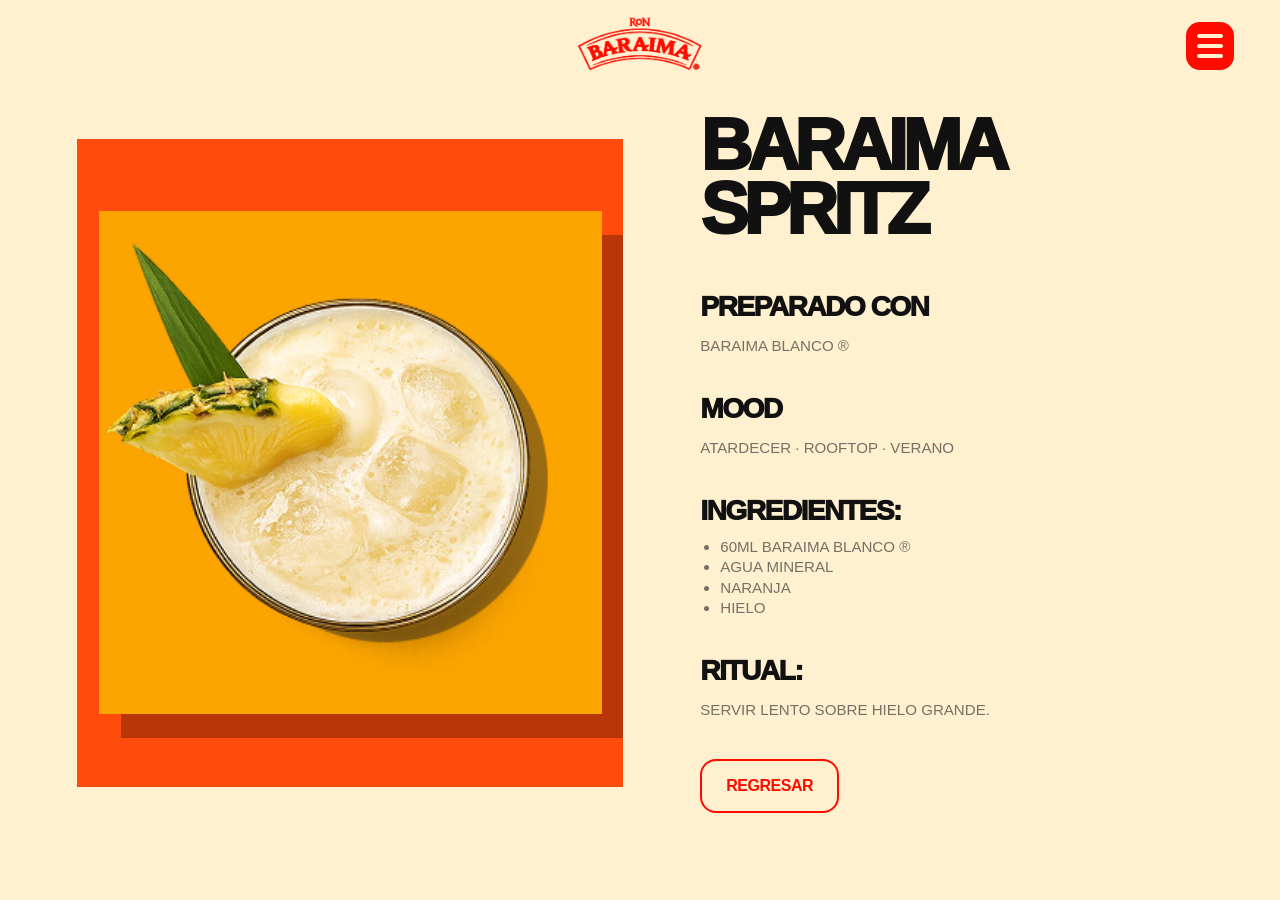
==== recipe.html @ 2bf483d1 "init" ====
<!DOCTYPE html>
<html lang="es">
<head>
  <meta charset="UTF-8" />
  <meta name="viewport" content="width=device-width, initial-scale=1.0" />
  <title>Baraima | Receta</title>
  <link rel="stylesheet" href="styles.css" />
</head>
<body class="recipe-page on-white-section light-site-background">
  <div class="always-bubbles" aria-hidden="true">
    <span style="--x:8%;--s:26px;--dur:11s;--delay:-2s;"></span>
    <span style="--x:21%;--s:18px;--dur:8s;--delay:-5s;"></span>
    <span style="--x:42%;--s:38px;--dur:15s;--delay:-8s;"></span>
    <span style="--x:63%;--s:20px;--dur:10s;--delay:-3s;"></span>
    <span style="--x:82%;--s:42px;--dur:18s;--delay:-12s;"></span>
  </div>

  <header class="topbar">
    <img src="assets/logo-red.png" alt="Ron Baraima" class="logo" />
    <button class="menu" id="menuButton" aria-label="Abrir menú" aria-expanded="false">
      <span></span><span></span><span></span>
    </button>
  </header>

  <aside class="menu-overlay" id="menuOverlay" aria-hidden="true">
    <div class="menu-wave" aria-hidden="true">
      <svg class="wave-svg" viewBox="0 0 1440 120" preserveAspectRatio="none">
        <path d="M0,52 C160,82 270,20 430,50 C610,84 720,78 875,48 C1040,16 1160,82 1440,40 L1440,120 L0,120 Z"></path>
      </svg>
      <div class="wave-body"></div>
    </div>
    <div class="menu-panel">
      <button class="menu-close" id="menuClose" aria-label="Cerrar menú"><span></span><span></span></button>
      <nav class="menu-nav" aria-label="Menú principal">
        <a href="index.html#hero">INICIO</a>
        <a href="index.html#historia">HISTORIA</a>
        <a href="index.html#proceso">PROCESO</a>
        <a href="index.html#mixologia">MIXOLOGÍA</a>
      </nav>
      <div class="menu-footer">
        <span>RON BARAIMA</span>
        <span>EL RITUAL EMPIEZA AQUÍ</span>
      </div>
    </div>
  </aside>

  <main>
    <section class="recipe-layout" aria-label="Receta Baraima">
      <div class="recipe-visual">
        <img id="recipeImage" src="assets/mixologia-spritz.png" alt="Baraima Spritz" />
      </div>

      <article class="recipe-content">
        <h1 id="recipeTitle">BARAIMA SPRITZ</h1>

        <div class="recipe-block">
          <h2>PREPARADO CON</h2>
          <p id="recipeRum">BARAIMA BLANCO ®</p>
        </div>

        <div class="recipe-block">
          <h2>MOOD</h2>
          <p id="recipeMood">ATARDECER · ROOFTOP · VERANO</p>
        </div>

        <div class="recipe-block">
          <h2>INGREDIENTES:</h2>
          <ul id="recipeIngredients">
            <li>60ML BARAIMA BLANCO ®</li>
            <li>AGUA MINERAL</li>
            <li>NARANJA</li>
            <li>HIELO</li>
          </ul>
        </div>

        <div class="recipe-block">
          <h2>RITUAL:</h2>
          <p id="recipeRitual">SERVIR LENTO SOBRE HIELO GRANDE.</p>
        </div>

        <a class="recipe-back" href="index.html#mixologia">REGRESAR</a>
      </article>
    </section>
  </main>

  <script src="script.js"></script>
  <script>
    const recipes = {
      spritz: {
        title: "BARAIMA SPRITZ",
        image: "assets/mixologia-spritz.png",
        rum: "BARAIMA BLANCO ®",
        mood: "ATARDECER · ROOFTOP · VERANO",
        ingredients: ["60ML BARAIMA BLANCO ®", "AGUA MINERAL", "NARANJA", "HIELO"],
        ritual: "SERVIR LENTO SOBRE HIELO GRANDE."
      },
      mojito: {
        title: "MOJITO BARAIMA",
        image: "assets/mixologia-mojito.png",
        rum: "BARAIMA AÑEJO ®",
        mood: "FRESCO · MENTA · TARDE LARGA",
        ingredients: ["60ML BARAIMA AÑEJO ®", "LIMÓN", "MENTA", "SODA", "HIELO"],
        ritual: "MACHACAR SUAVE, MEZCLAR Y SERVIR BIEN FRÍO."
      },
      colada: {
        title: "BARAIMA COLADA",
        image: "assets/mixologia-colada.png",
        rum: "BARAIMA CUBARAIMA ®",
        mood: "PLAYA · CREMOSO · CARIBE",
        ingredients: ["60ML BARAIMA CUBARAIMA ®", "PIÑA", "CREMA DE COCO", "HIELO"],
        ritual: "BATIR CON HIELO Y SERVIR CON PIÑA FRESCA."
      }
    };

    const params = new URLSearchParams(window.location.search);
    const data = recipes[params.get("recipe")] || recipes.spritz;

    recipeTitle.textContent = data.title;
    recipeImage.src = data.image;
    recipeImage.alt = data.title;
    recipeRum.textContent = data.rum;
    recipeMood.textContent = data.mood;
    recipeIngredients.innerHTML = data.ingredients.map((item) => `<li>${item}</li>`).join("");
    recipeRitual.textContent = data.ritual;
    document.title = `Baraima | ${data.title}`;
  </script>
</body>
</html>
---- styles.css ----
* {
  box-sizing: border-box;
}

:root {
  --red: #ff2408;
  --cream: #fff1cf;
  --gold: #f4c467;
}

body {
  margin: 0;
  font-family: Arial, Helvetica, sans-serif;
  background: var(--red);
  color: var(--cream);
  overflow-x: hidden;
}

.hero {
  position: relative;
  min-height: 140vh;
  background: var(--red);
  overflow: hidden;
  isolation: isolate;
}

/* Bubbles / gas atmosphere */
.bubble-field {
  position: fixed;
  inset: 0;
  z-index: 3;
  overflow: hidden;
  pointer-events: none;
  opacity: 1;
  mix-blend-mode: screen;
}

.bubble-field::before {
  content: "";
  position: absolute;
  inset: 0;
  background:
    radial-gradient(circle at 32% 40%, rgba(255,241,207,.12), transparent 18%),
    radial-gradient(circle at 62% 62%, rgba(244,196,103,.10), transparent 22%);
  filter: blur(18px);
}

.bubble-field span {
  position: absolute;
  left: var(--x);
  bottom: -8vh;
  width: var(--s);
  height: var(--s);
  border-radius: 50%;
  border: 2px solid rgba(255,241,207,.88);
  background:
    radial-gradient(circle at 32% 28%, rgba(255,255,255,.8), transparent 18%),
    rgba(255,241,207,.06);
  box-shadow:
    0 0 22px rgba(255,241,207,.42),
    inset 0 0 8px rgba(255,255,255,.16);
  animation: bubbleRise var(--d) linear infinite;
  animation-delay: var(--delay);
}

.bubble-field span:nth-child(3n) {
  border-color: rgba(244,196,103,.5);
}

.bubble-field span:nth-child(4n) {
  filter: blur(.4px);
}

.spark-field {
  position: fixed;
  inset: 0;
  z-index: 2;
  pointer-events: none;
  opacity: .6;
  background-image:
    radial-gradient(circle, rgba(255,241,207,.6) 0 1px, transparent 1.5px),
    radial-gradient(circle, rgba(244,196,103,.55) 0 1px, transparent 1.5px);
  background-size: 110px 140px, 180px 210px;
  background-position: 0 0, 45px 80px;
  animation: dustFloat 18s linear infinite;
  mix-blend-mode: screen;
}

@keyframes bubbleRise {
  0% {
    transform: translate3d(0, 0, 0) scale(.55);
    opacity: 0;
  }
  12% {
    opacity: .75;
  }
  50% {
    transform: translate3d(18px, -58vh, 0) scale(1);
  }
  100% {
    transform: translate3d(-18px, -118vh, 0) scale(1.22);
    opacity: 0;
  }
}

@keyframes dustFloat {
  from {
    transform: translateY(0);
  }
  to {
    transform: translateY(-210px);
  }
}

.topbar {
  position: fixed;
  top: 0;
  left: 0;
  width: 100%;
  z-index: 50;
  display: flex;
  justify-content: center;
  align-items: flex-start;
  padding: 32px 48px;
  pointer-events: none;
}


.logo {
  width: clamp(150px, 16vw, 240px);
  height: auto;
  object-fit: contain;
}


.menu {
  position: absolute;
  right: 48px;
  top: 28px;
  width: 68px;
  height: 68px;
  border: 0;
  border-radius: 18px;
  background: var(--cream);
  display: grid;
  place-content: center;
  gap: 8px;
  pointer-events: auto;
}

.menu span {
  display: block;
  width: 34px;
  height: 5px;
  border-radius: 999px;
  background: var(--red);
}

.hero-copy {
  position: sticky;
  top: 0;
  min-height: 100vh;
  z-index: 10;
  display: grid;
  place-content: center;
  text-align: center;
  pointer-events: none;
}

.hero-copy p {
  margin: 0;
  font-size: clamp(42px, 7vw, 86px);
  font-weight: 300;
  opacity: 0.72;
}

.hero-copy h1 {
  margin: 12px 0 0;
  font-size: clamp(58px, 9.8vw, 132px);
  line-height: 0.85;
  letter-spacing: -0.07em;
  font-weight: 900;
}

.bottle-wrap {
  position: fixed;
  z-index: 8;
  left: 38%;
  top: 55%;
  width: min(38vw, 520px);
  transform-style: preserve-3d;
  perspective: 900px;
  will-change: transform;
  pointer-events: none;
}

.bottle {
  position: relative;
  z-index: 3;
  width: 100%;
  display: block;
  transform-origin: 50% 55%;
  filter: drop-shadow(0 34px 40px rgba(0,0,0,0.22));
  will-change: transform, filter;
}

.bottle-glow {
  position: absolute;
  z-index: 1;
  inset: 20% 8% 18%;
  border-radius: 50%;
  background: radial-gradient(circle, rgba(255,241,207,.45), rgba(255,241,207,.08) 45%, transparent 72%);
  filter: blur(35px);
  transform: translateZ(-80px);
}

.glass-highlight {
  position: absolute;
  z-index: 4;
  top: 10%;
  left: 22%;
  width: 16%;
  height: 72%;
  border-radius: 999px;
  background: linear-gradient(180deg, transparent, rgba(255,255,255,.48), transparent);
  mix-blend-mode: screen;
  opacity: 0.42;
  filter: blur(10px);
  transform: rotate(6deg);
  pointer-events: none;
}

.scroll {
  position: fixed;
  z-index: 20;
  right: 44px;
  bottom: 60px;
  display: flex;
  flex-direction: column;
  align-items: center;
  gap: 22px;
}

.scroll span {
  width: 1px;
  height: 68px;
  background: rgba(255,241,207,.72);
}

.scroll p {
  margin: 0;
  writing-mode: vertical-rl;
  transform: rotate(180deg);
  letter-spacing: .08em;
}

.next-section {
  min-height: 100vh;
  background: #f7ead0;
  color: #1b1714;
  display: grid;
  place-content: center;
  text-align: center;
  padding: 80px 24px;
  position: relative;
  z-index: 30;
}

.next-section h2 {
  font-family: Georgia, serif;
  font-size: clamp(76px, 12vw, 180px);
  letter-spacing: -0.08em;
  margin: 0;
}

.next-section p {
  font-size: 20px;
}

@media (max-width: 900px) {
  .topbar {
    justify-content: flex-start;
    padding: 24px;
  }

  
.logo {
  width: clamp(150px, 16vw, 240px);
  height: auto;
  object-fit: contain;
}


  .menu {
    right: 24px;
    top: 20px;
    width: 54px;
    height: 54px;
    border-radius: 15px;
  }

  .menu span {
    width: 28px;
    height: 4px;
  }

  .bottle-wrap {
    width: min(70vw, 360px);
    left: 38%;
    top: 56%;
  }

  .hero-copy {
    padding: 0 24px;
  }

  .scroll {
    right: 18px;
    bottom: 28px;
  }

  .bubble-field span:nth-child(n+9) {
    display: none;
  }
}

@media (max-width: 560px) {
  .hero {
    min-height: 125vh;
  }

  .bottle-wrap {
    width: 75vw;
    left: 36%;
    top: 58%;
  }

  .hero-copy p {
    font-size: 40px;
  }

  .hero-copy h1 {
    font-size: 58px;
  }
}

/* Fullscreen menu based on MENU.pdf */
body.menu-open {
  overflow: hidden;
}

.menu {
  transition: transform .45s cubic-bezier(.19,1,.22,1), background .45s cubic-bezier(.19,1,.22,1);
}

.menu:hover {
  transform: scale(.96);
}

.menu.is-open {
  background: var(--red);
  border: 1px solid rgba(255,241,207,.55);
}

.menu.is-open span {
  background: var(--cream);
}

.menu.is-open span:nth-child(1) {
  transform: translateY(13px) rotate(45deg);
}

.menu.is-open span:nth-child(2) {
  opacity: 0;
}

.menu.is-open span:nth-child(3) {
  transform: translateY(-13px) rotate(-45deg);
}

.menu span {
  transition: transform .45s cubic-bezier(.19,1,.22,1), opacity .3s ease, background .3s ease;
}

.menu-overlay {
  position: fixed;
  inset: 0;
  z-index: 45;
  background: var(--red);
  color: var(--cream);
  display: grid;
  place-items: center;
  opacity: 0;
  visibility: hidden;
  pointer-events: none;
  transition: opacity .55s cubic-bezier(.19,1,.22,1), visibility .55s;
}

.menu-overlay.is-open {
  opacity: 1;
  visibility: visible;
  pointer-events: auto;
}

.menu-panel {
  width: 100%;
  min-height: 100svh;
  display: grid;
  place-items: center;
  padding: 120px 24px 42px;
}

.menu-nav {
  display: flex;
  flex-direction: column;
  align-items: center;
  gap: clamp(10px, 1.5vw, 22px);
}

.menu-nav a {
  color: var(--cream);
  text-decoration: none;
  font-size: clamp(34px, 5.8vw, 82px);
  line-height: .78;
  letter-spacing: -.075em;
  font-weight: 900;
  transform: translateY(36px);
  opacity: 0;
  transition:
    transform .75s cubic-bezier(.19,1,.22,1),
    opacity .75s cubic-bezier(.19,1,.22,1),
    letter-spacing .45s cubic-bezier(.19,1,.22,1);
}

.menu-overlay.is-open .menu-nav a {
  transform: translateY(0);
  opacity: 1;
}

.menu-overlay.is-open .menu-nav a:nth-child(1) { transition-delay: .05s; }
.menu-overlay.is-open .menu-nav a:nth-child(2) { transition-delay: .10s; }
.menu-overlay.is-open .menu-nav a:nth-child(3) { transition-delay: .15s; }
.menu-overlay.is-open .menu-nav a:nth-child(4) { transition-delay: .20s; }
.menu-overlay.is-open .menu-nav a:nth-child(5) { transition-delay: .25s; }
.menu-overlay.is-open .menu-nav a:nth-child(6) { transition-delay: .30s; }
.menu-overlay.is-open .menu-nav a:nth-child(7) { transition-delay: .35s; }

.menu-nav a:hover {
  letter-spacing: -.035em;
  opacity: .72;
}

.menu-footer {
  position: absolute;
  left: 44px;
  right: 44px;
  bottom: 34px;
  display: flex;
  justify-content: space-between;
  gap: 20px;
  font-size: 12px;
  letter-spacing: .16em;
  opacity: .72;
}

@media (max-width: 700px) {
  .menu-panel {
    padding-top: 110px;
  }

  .menu-nav {
    gap: 10px;
  }

  .menu-nav a {
    font-size: clamp(34px, 12vw, 58px);
    line-height: .82;
  }

  .menu-footer {
    left: 24px;
    right: 24px;
    bottom: 24px;
    flex-direction: column;
    align-items: center;
    text-align: center;
  }
}

/* V3 updates */
.bottle-wrap,
.bottle,
.bottle-glow,
.glass-highlight {
  display: none !important;
}

/* Cleaner hero without bottle */
.hero-copy {
  transform: none;
}

.hero-copy p {
  font-size: clamp(48px, 8vw, 104px);
}

.hero-copy h1 {
  font-size: clamp(68px, 11vw, 150px);
}

/* Reduce fullscreen menu type 50% */
.menu-nav a {
  font-size: clamp(17px, 2.9vw, 41px) !important;
  line-height: .92 !important;
  letter-spacing: -.035em !important;
}

.menu-nav {
  gap: clamp(14px, 1.8vw, 26px) !important;
}

/* Close button inside menu */
.menu-close {
  position: fixed;
  top: 28px;
  right: 48px;
  width: 68px;
  height: 68px;
  border: 0;
  border-radius: 0;
  background: var(--cream);
  display: grid;
  place-items: center;
  z-index: 70;
  padding: 0;
  cursor: pointer;
}

.menu-close span {
  position: absolute;
  width: 34px;
  height: 5px;
  border-radius: 999px;
  background: var(--red);
}

.menu-close span:first-child {
  transform: rotate(45deg);
}

.menu-close span:last-child {
  transform: rotate(-45deg);
}

/* Hide hamburger while overlay is open; close button takes over */
.menu.is-open {
  opacity: 0;
  pointer-events: none;
}

/* Animated scroll line inspired by the reference */
.scroll span {
  position: relative;
  overflow: hidden;
  background: rgba(255,241,207,.25) !important;
}

.scroll span::after {
  content: "";
  position: absolute;
  top: -55%;
  left: 0;
  width: 100%;
  height: 55%;
  background: var(--cream);
  animation: scrollLine 1.55s cubic-bezier(.76,0,.24,1) infinite;
}

@keyframes scrollLine {
  0% {
    transform: translateY(0);
  }
  60%, 100% {
    transform: translateY(285%);
  }
}

@media (max-width: 700px) {
  .menu-nav a {
    font-size: clamp(22px, 8vw, 42px) !important;
  }

  .menu-close {
    top: 20px;
    right: 24px;
    width: 54px;
    height: 54px;
  }

  .menu-close span {
    width: 28px;
    height: 4px;
  }
}

@media (max-width: 560px) {
  .hero-copy p {
    font-size: 42px;
  }

  .hero-copy h1 {
    font-size: 62px;
  }
}

/* V6 FIXED: white wave menu with red links */
.menu-overlay {
  background: transparent !important;
  color: var(--red) !important;
  opacity: 0;
  visibility: hidden;
  pointer-events: none;
  overflow: hidden;
}

.menu-overlay.is-open,
.menu-overlay.is-closing {
  opacity: 1;
  visibility: visible;
  pointer-events: auto;
}

.menu-overlay::before,
.menu-overlay::after {
  content: "";
  position: absolute;
  left: -16%;
  right: -16%;
  bottom: -10%;
  height: 135%;
  pointer-events: none;
}

.menu-overlay::before {
  background: var(--cream);
  z-index: -1;
  transform: translateY(112%);
  clip-path: polygon(0% 18%, 8% 14%, 16% 18%, 24% 14%, 32% 18%, 40% 14%, 48% 18%, 56% 14%, 64% 18%, 72% 14%, 80% 18%, 88% 14%, 100% 18%, 100% 100%, 0% 100%);
}

.menu-overlay::after {
  background: rgba(255,241,207,.68);
  z-index: -2;
  transform: translateY(118%);
  clip-path: polygon(0% 14%, 10% 20%, 20% 15%, 30% 21%, 40% 16%, 50% 22%, 60% 15%, 70% 20%, 80% 14%, 90% 21%, 100% 16%, 100% 100%, 0% 100%);
}

.menu-overlay.is-open::before {
  animation: waveUpMain .95s cubic-bezier(.76,0,.24,1) forwards, waveMoveA 3s ease-in-out .95s infinite alternate;
}

.menu-overlay.is-open::after {
  animation: waveUpBack 1.08s cubic-bezier(.76,0,.24,1) forwards, waveMoveB 3.5s ease-in-out 1.08s infinite alternate;
}

.menu-overlay.is-closing::before {
  animation: waveDownMain .62s cubic-bezier(.76,0,.24,1) forwards;
}

.menu-overlay.is-closing::after {
  animation: waveDownBack .72s cubic-bezier(.76,0,.24,1) forwards;
}

@keyframes waveUpMain {
  0% { transform: translateY(112%); }
  60% { transform: translateY(7%); }
  100% { transform: translateY(0); }
}

@keyframes waveUpBack {
  0% { transform: translateY(118%); }
  65% { transform: translateY(10%); }
  100% { transform: translateY(0); }
}

@keyframes waveDownMain {
  0% { transform: translateY(0); }
  100% { transform: translateY(112%); }
}

@keyframes waveDownBack {
  0% { transform: translateY(0); }
  100% { transform: translateY(118%); }
}

@keyframes waveMoveA {
  from { clip-path: polygon(0% 18%, 8% 14%, 16% 18%, 24% 14%, 32% 18%, 40% 14%, 48% 18%, 56% 14%, 64% 18%, 72% 14%, 80% 18%, 88% 14%, 100% 18%, 100% 100%, 0% 100%); }
  to { clip-path: polygon(0% 14%, 8% 19%, 16% 14%, 24% 19%, 32% 14%, 40% 19%, 48% 14%, 56% 19%, 64% 14%, 72% 19%, 80% 14%, 88% 19%, 100% 14%, 100% 100%, 0% 100%); }
}

@keyframes waveMoveB {
  from { clip-path: polygon(0% 14%, 10% 20%, 20% 15%, 30% 21%, 40% 16%, 50% 22%, 60% 15%, 70% 20%, 80% 14%, 90% 21%, 100% 16%, 100% 100%, 0% 100%); }
  to { clip-path: polygon(0% 21%, 10% 15%, 20% 22%, 30% 14%, 40% 21%, 50% 15%, 60% 22%, 70% 14%, 80% 21%, 90% 15%, 100% 22%, 100% 100%, 0% 100%); }
}

.menu-panel,
.menu-nav a,
.menu-footer {
  color: var(--red) !important;
}

.menu-nav a {
  font-size: clamp(17px, 2.9vw, 41px) !important;
  line-height: .92 !important;
  letter-spacing: -.035em !important;
}

.menu-nav {
  gap: clamp(14px, 1.8vw, 26px) !important;
}

.menu-close {
  background: var(--red) !important;
  z-index: 80 !important;
}

.menu-close span {
  background: var(--cream) !important;
}

.menu.is-open {
  opacity: 0;
  pointer-events: none;
}

@media (max-width: 700px) {
  .menu-nav a {
    font-size: clamp(22px, 8vw, 42px) !important;
  }
}

/* V10: Revoltosa-like real SVG wave menu transition */
.menu-overlay {
  background: transparent !important;
  color: var(--red) !important;
  opacity: 0;
  visibility: hidden;
  pointer-events: none;
  overflow: hidden;
}

.menu-overlay.is-open,
.menu-overlay.is-closing {
  opacity: 1;
  visibility: visible;
  pointer-events: auto;
}

/* Disable previous pseudo-wave attempts */
.menu-overlay::before,
.menu-overlay::after {
  display: none !important;
  content: none !important;
}

.menu-wave {
  position: absolute;
  inset: 0;
  z-index: -1;
  transform: translateY(100%);
  will-change: transform;
}

.wave-svg {
  position: absolute;
  left: -5vw;
  top: -118px;
  width: 110vw;
  height: 130px;
  display: block;
  animation: waveHorizontal 4.6s ease-in-out infinite alternate;
}

.wave-svg path {
  fill: var(--cream);
}

.wave-body {
  position: absolute;
  inset: 0;
  top: 0;
  background: var(--cream);
}

.menu-overlay.is-open .menu-wave {
  animation: menuWaveRise .95s cubic-bezier(.76,0,.24,1) forwards;
}

.menu-overlay.is-closing .menu-wave {
  animation: menuWaveDown .65s cubic-bezier(.76,0,.24,1) forwards;
}

@keyframes menuWaveRise {
  0% {
    transform: translateY(100%);
  }
  58% {
    transform: translateY(7%);
  }
  100% {
    transform: translateY(0%);
  }
}

@keyframes menuWaveDown {
  0% {
    transform: translateY(0%);
  }
  100% {
    transform: translateY(100%);
  }
}

@keyframes waveHorizontal {
  0% {
    transform: translateX(-2vw) scaleX(1.02);
  }
  100% {
    transform: translateX(2vw) scaleX(1.02);
  }
}

.menu-panel {
  position: relative;
  z-index: 2 !important;
  color: var(--red) !important;
  opacity: 0;
  transform: translateY(18px);
  transition:
    opacity .45s cubic-bezier(.19,1,.22,1),
    transform .55s cubic-bezier(.19,1,.22,1);
}

.menu-overlay.is-open .menu-panel {
  opacity: 1;
  transform: translateY(0);
  transition-delay: .26s;
}

.menu-overlay.is-closing .menu-panel {
  opacity: 0;
  transform: translateY(18px);
  transition-delay: 0s;
}

.menu-nav a,
.menu-footer {
  color: var(--red) !important;
}

.menu-nav a {
  font-size: clamp(17px, 2.9vw, 41px) !important;
  line-height: .92 !important;
  letter-spacing: -.035em !important;
}

.menu-nav {
  gap: clamp(14px, 1.8vw, 26px) !important;
}

.menu-close {
  background: var(--red) !important;
  z-index: 80 !important;
}

.menu-close span {
  background: var(--cream) !important;
}

.menu.is-open {
  opacity: 0;
  pointer-events: none;
}

@media (max-width: 700px) {
  .wave-svg {
    top: -86px;
    height: 96px;
  }

  .menu-nav a {
    font-size: clamp(22px, 8vw, 42px) !important;
  }
}

/* V13 UX fixes */

/* Fixed UI: logo/menu and scroll always stay in place */
.topbar {
  position: fixed !important;
  z-index: 90 !important;
}

.scroll {
  position: fixed !important;
  z-index: 80 !important;
}

/* More refined global bubbles across red sections */
.global-bubble-field {
  position: fixed;
  inset: 0;
  z-index: 4;
  overflow: hidden;
  pointer-events: none;
  opacity: .78;
  mix-blend-mode: screen;
}

.global-bubble-field span {
  position: absolute;
  left: var(--x);
  bottom: -8vh;
  width: var(--s);
  height: var(--s);
  border-radius: 50%;
  border: 1.5px solid rgba(255,241,207,.68);
  background:
    radial-gradient(circle at 32% 28%, rgba(255,255,255,.72), transparent 18%),
    rgba(255,241,207,.04);
  box-shadow:
    0 0 16px rgba(255,241,207,.28),
    inset 0 0 6px rgba(255,255,255,.12);
  animation: bubbleRise var(--d) linear infinite;
  animation-delay: var(--delay);
}

/* Keep text and bottle above bubbles */
.hero-copy,
.history-copy,
.history-bottle-wrap {
  position: relative;
  z-index: 12;
}

/* Cleaner history section */
.history-section {
  position: relative;
  min-height: 100svh;
  background: var(--red);
  color: var(--cream);
  overflow: hidden;
  isolation: isolate;
  display: grid;
  grid-template-columns: minmax(0, 0.9fr) minmax(300px, 0.8fr);
  align-items: center;
  gap: clamp(28px, 5vw, 80px);
  padding: clamp(110px, 10vw, 150px) clamp(28px, 7vw, 110px) 90px;
}

.history-copy {
  max-width: 620px;
}

.history-number {
  font-size: clamp(86px, 10.5vw, 158px);
  line-height: .8;
  letter-spacing: -.085em;
  font-weight: 900;
  margin-bottom: clamp(22px, 3vw, 36px);
}

.history-copy h2 {
  margin: 0;
  font-size: clamp(28px, 3.65vw, 54px);
  line-height: 1.12;
  letter-spacing: -.045em;
  text-transform: uppercase;
}

.history-copy h2 span {
  display: block;
}

.history-copy strong {
  font-weight: 900;
  font-style: normal;
}

.history-copy em {
  font-weight: 300;
  font-style: normal;
}

.history-cta {
  display: inline-grid;
  place-items: center;
  min-width: clamp(210px, 22vw, 290px);
  min-height: clamp(58px, 6vw, 78px);
  margin-top: clamp(34px, 5vw, 58px);
  padding: 0 30px;
  border: 2.5px solid var(--cream);
  border-radius: 18px;
  color: var(--cream);
  text-decoration: none;
  font-size: clamp(14px, 1.2vw, 18px);
  font-weight: 400;
  letter-spacing: -.01em;
  transition: background .35s ease, color .35s ease, transform .35s cubic-bezier(.19,1,.22,1);
}

.history-cta:hover {
  background: var(--cream);
  color: var(--red);
  transform: translateY(-3px);
}

.history-bottle-wrap {
  position: absolute;
  right: clamp(-140px, -8vw, -70px);
  top: 52%;
  width: clamp(310px, 31vw, 500px);
  transform: translateY(-50%) rotate(14deg);
  will-change: transform;
  pointer-events: none;
  z-index: 9;
}

.history-bottle {
  display: block;
  width: 100%;
  height: auto;
  filter: drop-shadow(0 28px 34px rgba(0,0,0,.22));
}

@media (max-width: 980px) {
  .history-section {
    grid-template-columns: 1fr;
    align-items: center;
    padding: 110px 26px 86px;
  }

  .history-copy {
    max-width: 66vw;
  }

  .history-number {
    font-size: clamp(78px, 21vw, 132px);
    margin-bottom: 24px;
  }

  .history-copy h2 {
    font-size: clamp(27px, 6vw, 42px);
  }

  .history-bottle-wrap {
    width: min(52vw, 360px);
    right: -17vw;
    top: 57%;
  }
}

@media (max-width: 620px) {
  .global-bubble-field span:nth-child(n+7) {
    display: none;
  }

  .history-copy {
    max-width: 82vw;
  }

  .history-number {
    font-size: 86px;
  }

  .history-copy h2 {
    font-size: 27px;
    line-height: 1.15;
  }

  .history-cta {
    min-width: 210px;
    min-height: 58px;
    border-radius: 14px;
    padding: 0 22px;
  }

  .history-bottle-wrap {
    width: 68vw;
    right: -35vw;
    top: 61%;
    opacity: .94;
  }
}

/* V14 fixes: fixed brand logo and better history bottle placement */
.logo {
  position: relative;
  z-index: 95;
}

.topbar {
  position: fixed !important;
  top: 0 !important;
  left: 0 !important;
  width: 100% !important;
  z-index: 95 !important;
}

.history-bottle-wrap {
  right: clamp(-80px, -3.5vw, -36px) !important;
  width: clamp(300px, 29vw, 470px) !important;
  top: 52% !important;
}

@media (max-width: 980px) {
  .history-bottle-wrap {
    width: min(50vw, 340px) !important;
    right: -10vw !important;
    top: 58% !important;
  }
}

@media (max-width: 620px) {
  .history-bottle-wrap {
    width: 64vw !important;
    right: -26vw !important;
    top: 62% !important;
  }
}

/* V15: logo always top layer + history modal */
.topbar,
.logo {
  z-index: 999 !important;
}

.menu {
  z-index: 1000 !important;
}

.menu-overlay,
.history-modal {
  z-index: 900 !important;
}

.history-bottle-wrap,
.history-copy,
.hero-copy {
  z-index: 20 !important;
}

.history-cta {
  background: transparent;
  cursor: pointer;
  font-family: inherit;
}

/* History modal with the same wave reveal language as menu */
.history-modal {
  position: fixed;
  inset: 0;
  background: transparent;
  color: var(--red);
  opacity: 0;
  visibility: hidden;
  pointer-events: none;
  overflow: hidden;
}

.history-modal.is-open,
.history-modal.is-closing {
  opacity: 1;
  visibility: visible;
  pointer-events: auto;
}

.modal-wave {
  position: absolute;
  inset: 0;
  z-index: -1;
  transform: translateY(100%);
  will-change: transform;
}

.modal-wave-svg {
  position: absolute;
  left: -5vw;
  top: -118px;
  width: 110vw;
  height: 130px;
  display: block;
  animation: modalWaveHorizontal 4.6s ease-in-out infinite alternate;
}

.modal-wave-svg path {
  fill: var(--cream);
}

.modal-wave-body {
  position: absolute;
  inset: 0;
  top: 0;
  background: var(--cream);
}

.history-modal.is-open .modal-wave {
  animation: modalWaveRise .95s cubic-bezier(.76,0,.24,1) forwards;
}

.history-modal.is-closing .modal-wave {
  animation: modalWaveDown .65s cubic-bezier(.76,0,.24,1) forwards;
}

@keyframes modalWaveRise {
  0% { transform: translateY(100%); }
  58% { transform: translateY(7%); }
  100% { transform: translateY(0%); }
}

@keyframes modalWaveDown {
  0% { transform: translateY(0%); }
  100% { transform: translateY(100%); }
}

@keyframes modalWaveHorizontal {
  0% { transform: translateX(-2vw) scaleX(1.02); }
  100% { transform: translateX(2vw) scaleX(1.02); }
}

.history-modal-close {
  position: fixed;
  top: 28px;
  right: 48px;
  width: 68px;
  height: 68px;
  border: 0;
  background: var(--red);
  display: grid;
  place-items: center;
  z-index: 1001;
  padding: 0;
  cursor: pointer;
}

.history-modal-close span {
  position: absolute;
  width: 34px;
  height: 5px;
  border-radius: 999px;
  background: var(--cream);
}

.history-modal-close span:first-child {
  transform: rotate(45deg);
}

.history-modal-close span:last-child {
  transform: rotate(-45deg);
}

.history-modal-content {
  min-height: 100svh;
  display: grid;
  place-content: center;
  max-width: 920px;
  margin: 0 auto;
  padding: 130px 28px 70px;
  opacity: 0;
  transform: translateY(24px);
  transition:
    opacity .55s cubic-bezier(.19,1,.22,1),
    transform .65s cubic-bezier(.19,1,.22,1);
}

.history-modal.is-open .history-modal-content {
  opacity: 1;
  transform: translateY(0);
  transition-delay: .28s;
}

.history-modal.is-closing .history-modal-content {
  opacity: 0;
  transform: translateY(18px);
  transition-delay: 0s;
}

.modal-kicker {
  margin: 0 0 24px;
  text-transform: uppercase;
  letter-spacing: .18em;
  font-size: 13px;
  font-weight: 700;
}

.history-modal-content h2 {
  margin: 0 0 34px;
  font-size: clamp(42px, 6vw, 86px);
  line-height: .9;
  letter-spacing: -.065em;
  font-weight: 900;
  max-width: 850px;
}

.modal-text {
  max-width: 700px;
  display: grid;
  gap: 20px;
}

.modal-text p {
  margin: 0;
  font-size: clamp(17px, 1.55vw, 22px);
  line-height: 1.55;
}

@media (max-width: 700px) {
  .history-modal-close {
    top: 20px;
    right: 24px;
    width: 54px;
    height: 54px;
  }

  .history-modal-close span {
    width: 28px;
    height: 4px;
  }

  .modal-wave-svg {
    top: -86px;
    height: 96px;
  }

  .history-modal-content h2 {
    font-size: clamp(38px, 13vw, 58px);
  }
}

/* V16 hard fixes */
.topbar {
  position: fixed !important;
  inset: 0 0 auto 0 !important;
  z-index: 2147483000 !important;
  pointer-events: none;
  transform: none !important;
}

.logo {
  position: relative !important;
  z-index: 2147483001 !important;
  pointer-events: auto;
}

.menu {
  z-index: 2147483002 !important;
  pointer-events: auto;
}

.scroll {
  z-index: 2147482000 !important;
}

/* Keep overlays below logo/header, but still above page content */
.menu-overlay,
.history-modal {
  z-index: 2147481000 !important;
}

/* Move bottle 100px left */
.history-bottle-wrap {
  right: calc(clamp(-80px, -3.5vw, -36px) + 100px) !important;
}

/* Make button styling reliable */
.history-cta {
  appearance: none;
  -webkit-appearance: none;
  font-family: inherit;
  background: transparent;
  cursor: pointer;
}

/* History modal reliable visibility */
.history-modal {
  position: fixed;
  inset: 0;
  background: transparent;
  color: var(--red);
  opacity: 0;
  visibility: hidden;
  pointer-events: none;
  overflow: hidden;
}

.history-modal.is-open,
.history-modal.is-closing {
  opacity: 1 !important;
  visibility: visible !important;
  pointer-events: auto !important;
}

.modal-wave {
  position: absolute;
  inset: 0;
  z-index: -1;
  transform: translateY(100%);
  will-change: transform;
}

.modal-wave-svg {
  position: absolute;
  left: -5vw;
  top: -118px;
  width: 110vw;
  height: 130px;
  display: block;
  animation: modalWaveHorizontal 4.6s ease-in-out infinite alternate;
}

.modal-wave-svg path {
  fill: var(--cream);
}

.modal-wave-body {
  position: absolute;
  inset: 0;
  top: 0;
  background: var(--cream);
}

.history-modal.is-open .modal-wave {
  animation: modalWaveRise .95s cubic-bezier(.76,0,.24,1) forwards;
}

.history-modal.is-closing .modal-wave {
  animation: modalWaveDown .65s cubic-bezier(.76,0,.24,1) forwards;
}

@keyframes modalWaveRise {
  0% { transform: translateY(100%); }
  58% { transform: translateY(7%); }
  100% { transform: translateY(0%); }
}

@keyframes modalWaveDown {
  0% { transform: translateY(0%); }
  100% { transform: translateY(100%); }
}

@keyframes modalWaveHorizontal {
  0% { transform: translateX(-2vw) scaleX(1.02); }
  100% { transform: translateX(2vw) scaleX(1.02); }
}

.history-modal-close {
  position: fixed;
  top: 28px;
  right: 48px;
  width: 68px;
  height: 68px;
  border: 0;
  background: var(--red);
  display: grid;
  place-items: center;
  z-index: 2147483003 !important;
  padding: 0;
  cursor: pointer;
}

.history-modal-close span {
  position: absolute;
  width: 34px;
  height: 5px;
  border-radius: 999px;
  background: var(--cream);
}

.history-modal-close span:first-child { transform: rotate(45deg); }
.history-modal-close span:last-child { transform: rotate(-45deg); }

.history-modal-content {
  position: relative;
  z-index: 2;
  min-height: 100svh;
  display: grid;
  place-content: center;
  max-width: 920px;
  margin: 0 auto;
  padding: 130px 28px 70px;
  opacity: 0;
  transform: translateY(24px);
  transition: opacity .55s cubic-bezier(.19,1,.22,1), transform .65s cubic-bezier(.19,1,.22,1);
}

.history-modal.is-open .history-modal-content {
  opacity: 1;
  transform: translateY(0);
  transition-delay: .28s;
}

.history-modal.is-closing .history-modal-content {
  opacity: 0;
  transform: translateY(18px);
  transition-delay: 0s;
}

.modal-kicker {
  margin: 0 0 24px;
  text-transform: uppercase;
  letter-spacing: .18em;
  font-size: 13px;
  font-weight: 700;
}

.history-modal-content h2 {
  margin: 0 0 34px;
  font-size: clamp(42px, 6vw, 86px);
  line-height: .9;
  letter-spacing: -.065em;
  font-weight: 900;
  max-width: 850px;
}

.modal-text {
  max-width: 700px;
  display: grid;
  gap: 20px;
}

.modal-text p {
  margin: 0;
  font-size: clamp(17px, 1.55vw, 22px);
  line-height: 1.55;
}

@media (max-width: 980px) {
  .history-bottle-wrap {
    right: calc(-10vw + 100px) !important;
  }
}

@media (max-width: 700px) {
  .history-modal-close {
    top: 20px;
    right: 24px;
    width: 54px;
    height: 54px;
  }

  .history-modal-close span {
    width: 28px;
    height: 4px;
  }

  .modal-wave-svg {
    top: -86px;
    height: 96px;
  }

  .history-modal-content h2 {
    font-size: clamp(38px, 13vw, 58px);
  }
}

@media (max-width: 620px) {
  .history-bottle-wrap {
    right: calc(-26vw + 70px) !important;
  }
}

/* V17 final fixes */

/* Logo/header must be the absolute top visible UI at all times */
body > .global-bubble-field {
  z-index: 1 !important;
}

.topbar {
  position: fixed !important;
  top: 0 !important;
  left: 0 !important;
  right: 0 !important;
  z-index: 2147483640 !important;
  pointer-events: none !important;
  isolation: isolate;
}

.topbar .logo,
.logo {
  position: relative !important;
  z-index: 2147483641 !important;
  pointer-events: auto !important;
  opacity: 1 !important;
  visibility: visible !important;
  mix-blend-mode: normal !important;
  transform: none !important;
}

.menu {
  z-index: 2147483642 !important;
  pointer-events: auto !important;
}

/* All overlays stay below the fixed brand/logo */
.menu-overlay,
.history-modal {
  z-index: 2147482000 !important;
}

/* Move history bottle another ~100px left */
.history-bottle-wrap {
  right: calc(clamp(-80px, -3.5vw, -36px) + 200px) !important;
}

@media (max-width: 980px) {
  .history-bottle-wrap {
    right: calc(-10vw + 180px) !important;
  }
}

@media (max-width: 620px) {
  .history-bottle-wrap {
    right: calc(-26vw + 120px) !important;
  }
}

/* History modal must scroll internally */
.history-modal {
  overflow-y: auto !important;
  -webkit-overflow-scrolling: touch;
  overscroll-behavior: contain;
}

.history-modal-content {
  min-height: auto !important;
  display: block !important;
  padding-top: 150px !important;
  padding-bottom: 100px !important;
}

.history-modal.is-open {
  pointer-events: auto !important;
}

/* Keep close button above modal, below global logo/menu layer */
.history-modal-close {
  z-index: 2147483000 !important;
}

/* V18: History does not cover global fixed UI */
.history-section {
  background: transparent !important;
  isolation: auto !important;
  z-index: auto !important;
}

/* Red site background remains global, not per section */
body,
main {
  background: var(--red) !important;
}

/* Force fixed UI above every section */
.topbar,
.scroll {
  position: fixed !important;
  pointer-events: none !important;
}

.topbar {
  z-index: 999999999 !important;
}

.scroll {
  z-index: 999999998 !important;
}

.logo,
.menu {
  pointer-events: auto !important;
  z-index: 1000000000 !important;
}

/* Keep content below fixed UI */
.hero,
.history-section,
.next-section,
.history-copy,
.history-bottle-wrap {
  z-index: 1 !important;
}

/* Bottle a little more balanced and still parallax */
.history-bottle-wrap {
  right: clamp(40px, 8vw, 130px) !important;
}

/* History modal: scrollable content plus closing wave section */
.history-modal {
  overflow-y: auto !important;
  background: transparent !important;
  scroll-behavior: smooth;
}

.history-modal-content {
  min-height: 100svh !important;
  align-content: start !important;
  padding-top: 150px !important;
  padding-bottom: 160px !important;
}

/* Exit wave that appears at end of modal */
.history-modal-exit {
  position: relative;
  min-height: 55svh;
  display: grid;
  place-items: center;
  padding: 80px 24px;
  z-index: 2;
  color: var(--red);
  opacity: 0;
  transform: translateY(30px);
  transition: opacity .55s ease, transform .55s ease;
}

.history-modal-exit.is-visible {
  opacity: 1;
  transform: translateY(0);
}

.history-modal-exit button {
  appearance: none;
  border: 2px solid var(--red);
  border-radius: 18px;
  background: transparent;
  color: var(--red);
  min-width: 240px;
  min-height: 64px;
  font: inherit;
  cursor: pointer;
}

.history-modal-exit button:hover {
  background: var(--red);
  color: var(--cream);
}

/* Closing wave movement when user reaches end */
.history-modal.end-ready .modal-wave {
  animation: modalWaveSettleDown .85s cubic-bezier(.76,0,.24,1) forwards !important;
}

@keyframes modalWaveSettleDown {
  from { transform: translateY(0); }
  to { transform: translateY(100%); }
}

@media (max-width: 980px) {
  .history-bottle-wrap {
    right: -2vw !important;
  }
}

@media (max-width: 620px) {
  .history-bottle-wrap {
    right: -22vw !important;
  }
}

/* V19: modal fixes - cream stays solid, closes by scroll only */
.history-modal {
  background: var(--cream) !important;
  color: var(--red) !important;
  overflow-y: auto !important;
  -webkit-overflow-scrolling: touch;
}

.history-modal-close,
#historyModalClose {
  display: none !important;
}

.modal-wave {
  z-index: 0 !important;
}

.history-modal-content,
.history-modal-exit {
  position: relative;
  z-index: 3 !important;
}

/* Make the readable modal content occupy enough scroll space */
.history-modal-content {
  max-width: 920px !important;
  min-height: 100svh !important;
  margin: 0 auto !important;
  padding: 150px 28px 120px !important;
  display: block !important;
}

.history-modal-exit {
  min-height: 70svh !important;
  color: var(--red) !important;
}

.history-modal-exit button {
  display: none !important;
}

.modal-exit-wave {
  position: fixed;
  inset: 0;
  z-index: 10;
  transform: translateY(100%);
  pointer-events: none;
  will-change: transform;
}

.modal-exit-wave-svg {
  position: absolute;
  left: -5vw;
  top: -118px;
  width: 110vw;
  height: 130px;
  display: block;
  animation: modalExitWaveHorizontal 4.6s ease-in-out infinite alternate;
}

.modal-exit-wave-svg path {
  fill: var(--red);
}

.modal-exit-wave-body {
  position: absolute;
  inset: 0;
  top: 0;
  background: var(--red);
}

.history-modal.auto-closing .modal-exit-wave {
  animation: modalExitWaveUp .85s cubic-bezier(.76,0,.24,1) forwards;
}

@keyframes modalExitWaveUp {
  0% { transform: translateY(100%); }
  58% { transform: translateY(7%); }
  100% { transform: translateY(0%); }
}

@keyframes modalExitWaveHorizontal {
  0% { transform: translateX(-2vw) scaleX(1.02); }
  100% { transform: translateX(2vw) scaleX(1.02); }
}

@media (max-width: 700px) {
  .modal-exit-wave-svg {
    top: -86px;
    height: 96px;
  }

  .history-modal-content {
    padding-top: 125px !important;
  }
}

/* V20: restore/open wave animation for history modal */
.history-modal {
  background: transparent !important;
}

.history-modal.is-open,
.history-modal.is-closing,
.history-modal.auto-closing {
  background: transparent !important;
}

/* the cream background comes from the wave layer, not from the modal itself */
.history-modal .modal-wave {
  display: block !important;
  opacity: 1 !important;
  visibility: visible !important;
  z-index: 0 !important;
  transform: translateY(100%);
}

.history-modal .modal-wave-svg path {
  fill: var(--cream) !important;
}

.history-modal .modal-wave-body {
  background: var(--cream) !important;
}

/* force the entrance wave every time it opens */
.history-modal.is-open:not(.auto-closing) .modal-wave {
  animation: historyOpenWaveRise .95s cubic-bezier(.76,0,.24,1) forwards !important;
}

@keyframes historyOpenWaveRise {
  0% { transform: translateY(100%); }
  58% { transform: translateY(7%); }
  100% { transform: translateY(0%); }
}

/* keep text above the cream wave */
.history-modal-content,
.history-modal-exit {
  z-index: 3 !important;
}

/* red wave remains the closing wave */
.history-modal.auto-closing .modal-exit-wave {
  animation: modalExitWaveUp .85s cubic-bezier(.76,0,.24,1) forwards !important;
}

/* V25 HARD FIX */

/* BUBBLES: independent fixed visual layer, always visible on red page sections */
.always-bubbles {
  position: fixed !important;
  inset: 0 !important;
  z-index: 500 !important;
  pointer-events: none !important;
  overflow: hidden !important;
  display: block !important;
  opacity: 1 !important;
}

.always-bubbles span {
  position: absolute !important;
  left: var(--x) !important;
  bottom: -80px !important;
  width: var(--s) !important;
  height: var(--s) !important;
  border-radius: 999px !important;
  border: 2px solid rgba(255, 241, 207, .85) !important;
  background:
    radial-gradient(circle at 32% 26%, rgba(255,255,255,.85), transparent 18%),
    rgba(255,241,207,.08) !important;
  box-shadow:
    0 0 24px rgba(255,241,207,.45),
    inset 0 0 10px rgba(255,255,255,.22) !important;
  animation: alwaysBubbleRise var(--dur) linear infinite !important;
  animation-delay: var(--delay) !important;
}

@keyframes alwaysBubbleRise {
  0% { transform: translate3d(0, 0, 0) scale(.7); opacity: 0; }
  10% { opacity: .85; }
  55% { transform: translate3d(24px, -58vh, 0) scale(1); opacity: .85; }
  100% { transform: translate3d(-20px, -120vh, 0) scale(1.2); opacity: 0; }
}

/* Main content and fixed UI should sit above bubbles */
.hero-copy,
.history-copy,
.history-bottle-wrap {
  z-index: 800 !important;
}

.topbar { z-index: 2147483600 !important; }
.logo { z-index: 2147483601 !important; }
.menu { z-index: 2147483602 !important; }
.scroll { z-index: 2147483599 !important; }

/* Do not show bubbles inside modals */
body.history-modal-active .always-bubbles,
body.menu-open .always-bubbles {
  opacity: 0 !important;
}

/* MODAL: reliable cream reading surface */
.history-modal {
  z-index: 2147482000 !important;
  background: transparent !important;
  overflow-y: auto !important;
  -webkit-overflow-scrolling: touch !important;
  overscroll-behavior: contain !important;
}

/* Fixed cream surface hidden until after the entrance wave, so the wave is visible */
.history-modal::before {
  content: "";
  position: fixed;
  inset: 0;
  background: var(--cream);
  z-index: 0;
  opacity: 0;
  pointer-events: none;
}

.history-modal.is-open.wave-done::before,
.history-modal.red-closing::before {
  opacity: 1 !important;
}

/* Opening cream wave */
.history-modal .modal-wave {
  position: fixed !important;
  inset: 0 !important;
  z-index: 1 !important;
  transform: translateY(100%);
  pointer-events: none !important;
  display: block !important;
  opacity: 1 !important;
  visibility: visible !important;
}

.history-modal .modal-wave-svg {
  position: absolute !important;
  left: -5vw !important;
  top: -118px !important;
  width: 110vw !important;
  height: 130px !important;
  display: block !important;
  animation: modalWaveHorizontalClean 4.6s ease-in-out infinite alternate;
}

.history-modal .modal-wave-svg path {
  fill: var(--cream) !important;
}

.history-modal .modal-wave-body {
  position: absolute !important;
  inset: 0 !important;
  top: 0 !important;
  background: var(--cream) !important;
}

.history-modal.is-open:not(.red-closing) .modal-wave {
  animation: modalCreamOpenClean .95s cubic-bezier(.76,0,.24,1) forwards !important;
}

@keyframes modalCreamOpenClean {
  0% { transform: translateY(100%); }
  58% { transform: translateY(7%); }
  100% { transform: translateY(0); }
}

@keyframes modalWaveHorizontalClean {
  0% { transform: translateX(-2vw) scaleX(1.02); }
  100% { transform: translateX(2vw) scaleX(1.02); }
}

/* Content above cream */
.history-modal-content,
.history-modal-end {
  position: relative !important;
  z-index: 5 !important;
}

.history-modal-content {
  min-height: auto !important;
  padding-top: 150px !important;
  padding-bottom: 120px !important;
}

.history-modal-end {
  min-height: 85vh !important;
}

/* Closing red wave. It appears ONLY while red-closing class exists */
.modal-exit-wave {
  position: fixed !important;
  inset: 0 !important;
  z-index: 50 !important;
  transform: translateY(100%) !important;
  opacity: 0 !important;
  visibility: hidden !important;
  pointer-events: none !important;
}

.modal-exit-wave-svg {
  position: absolute !important;
  left: -5vw !important;
  top: -118px !important;
  width: 110vw !important;
  height: 130px !important;
  display: block !important;
  animation: modalWaveHorizontalClean 4.6s ease-in-out infinite alternate;
}

.modal-exit-wave-svg path {
  fill: var(--red) !important;
}

.modal-exit-wave-body {
  position: absolute !important;
  inset: 0 !important;
  top: 0 !important;
  background: var(--red) !important;
}

.history-modal.red-closing .modal-exit-wave {
  opacity: 1 !important;
  visibility: visible !important;
  animation: modalRedCloseClean .9s cubic-bezier(.76,0,.24,1) forwards !important;
}

@keyframes modalRedCloseClean {
  0% { transform: translateY(100%); }
  58% { transform: translateY(7%); }
  100% { transform: translateY(0); }
}

.history-modal-close,
#historyModalClose,
.history-modal-exit,
#historyModalExit,
#historyModalContinue {
  display: none !important;
}

@media (max-width: 700px) {
  .history-modal .modal-wave-svg,
  .modal-exit-wave-svg {
    top: -86px !important;
    height: 96px !important;
  }
}

@media (max-width: 620px) {
  .always-bubbles span:nth-child(n+10) {
    display: none !important;
  }
}

/* V26: cierre estable del modal historia con ola roja global */
.history-red-close-wave {
  position: fixed !important;
  inset: 0 !important;
  z-index: 2147483600 !important;
  pointer-events: none !important;
  transform: translateY(100%) !important;
  opacity: 0 !important;
  visibility: hidden !important;
  will-change: transform !important;
}

.history-red-close-wave.is-active {
  opacity: 1 !important;
  visibility: visible !important;
  animation: historyGlobalRedWaveUp .95s cubic-bezier(.76,0,.24,1) forwards !important;
}

.history-red-close-wave svg {
  position: absolute !important;
  left: -5vw !important;
  top: -118px !important;
  width: 110vw !important;
  height: 130px !important;
  display: block !important;
  animation: historyGlobalWaveDrift 4.6s ease-in-out infinite alternate !important;
}

.history-red-close-wave path {
  fill: var(--red) !important;
}

.history-red-close-wave__body {
  position: absolute !important;
  inset: 0 !important;
  top: 0 !important;
  background: var(--red) !important;
}

.history-modal.red-closing {
  overflow: hidden !important;
}

.history-modal.red-closing .history-modal-content,
.history-modal.red-closing .history-modal-end {
  pointer-events: none !important;
}

@keyframes historyGlobalRedWaveUp {
  0% { transform: translateY(100%); }
  58% { transform: translateY(7%); }
  100% { transform: translateY(0); }
}

@keyframes historyGlobalWaveDrift {
  0% { transform: translateX(-2vw) scaleX(1.02); }
  100% { transform: translateX(2vw) scaleX(1.02); }
}

@media (max-width: 700px) {
  .history-red-close-wave svg {
    top: -86px !important;
    height: 96px !important;
  }
}

/* V27: bloque Proceso segun maqueta PROCESS.pdf */
.process-section {
  position: relative;
  min-height: 100svh;
  background: var(--red);
  color: var(--cream);
  overflow: hidden;
  isolation: isolate;
  display: grid;
  grid-template-columns: minmax(330px, .9fr) minmax(360px, 1fr);
  align-items: center;
  gap: clamp(28px, 5vw, 86px);
  padding: clamp(110px, 9vw, 150px) clamp(28px, 7vw, 105px) 120px;
  z-index: 1 !important;
}

.process-brand {
  position: absolute;
  top: clamp(36px, 6vw, 70px);
  left: 50%;
  transform: translateX(-50%);
  z-index: 810;
  pointer-events: none;
}

.process-brand img {
  width: clamp(118px, 12vw, 178px);
  height: auto;
  display: block;
}

.process-bottle-wrap {
  position: absolute;
  left: clamp(-190px, -9vw, -82px);
  top: 52%;
  width: clamp(420px, 42vw, 650px);
  transform: translate3d(var(--processBottleX, 30px), calc(-50% + var(--processBottleY, 0px)), 0) rotate(var(--processBottleRotate, -12deg));
  transform-origin: 48% 52%;
  z-index: 805;
  pointer-events: none;
  will-change: transform;
}

.process-bottle {
  display: block;
  width: 100%;
  height: auto;
  filter: drop-shadow(0 34px 40px rgba(0,0,0,.24));
}

.process-copy {
  position: relative;
  z-index: 820;
  grid-column: 2;
  max-width: 620px;
  justify-self: start;
  margin-top: 8vh;
}

.process-copy h2 {
  margin: 0;
  font-size: clamp(34px, 4.65vw, 72px);
  line-height: 1.09;
  letter-spacing: -.055em;
  text-transform: uppercase;
  font-weight: 300;
}

.process-copy h2 span {
  display: block;
}

.process-copy strong {
  font-weight: 900;
}

.process-cta {
  display: inline-grid;
  place-items: center;
  min-width: clamp(265px, 26vw, 375px);
  min-height: clamp(70px, 7.1vw, 94px);
  margin-top: clamp(42px, 6vw, 76px);
  padding: 0 34px;
  border: 3px solid var(--cream);
  border-radius: 20px;
  color: var(--cream);
  text-decoration: none;
  font-size: clamp(16px, 1.45vw, 23px);
  letter-spacing: -.02em;
  background: transparent;
  transition: transform .35s cubic-bezier(.19,1,.22,1), background .35s ease, color .35s ease;
}

.process-cta:hover {
  transform: translateY(-3px);
  background: var(--cream);
  color: var(--red);
}

.process-next-wave {
  position: absolute;
  inset: auto 0 0;
  height: 42vh;
  z-index: 760;
  pointer-events: none;
  transform: translateY(var(--processWaveY, 100%));
  will-change: transform;
}

.process-next-wave svg {
  position: absolute;
  left: -5vw;
  top: -128px;
  width: 110vw;
  height: 150px;
  display: block;
  animation: processWaveDrift 4.8s ease-in-out infinite alternate;
}

.process-next-wave path {
  fill: #fff;
}

.process-next-wave__body {
  position: absolute;
  inset: 0;
  top: 0;
  background: #fff;
}

.white-section {
  min-height: 100svh;
  background: #fff;
  color: var(--red);
  display: grid;
  place-content: center;
  text-align: center;
  padding: 96px 24px;
  position: relative;
  z-index: 2 !important;
}

.white-section h2 {
  margin: 0;
  font-size: clamp(76px, 12vw, 180px);
  line-height: .86;
  letter-spacing: -.08em;
  text-transform: uppercase;
}

.white-section p {
  margin: 22px 0 0;
  font-size: 20px;
}

@keyframes processWaveDrift {
  0% { transform: translateX(-2vw) scaleX(1.02); }
  100% { transform: translateX(2vw) scaleX(1.02); }
}

/* El bloque Proceso reemplaza el placeholder anterior */
.next-section {
  display: none !important;
}

@media (max-width: 980px) {
  .process-section {
    grid-template-columns: 1fr;
    padding: 120px 26px 110px;
  }

  .process-bottle-wrap {
    left: -24vw;
    top: 55%;
    width: min(68vw, 440px);
  }

  .process-copy {
    grid-column: 1;
    max-width: 62vw;
    margin-left: auto;
    margin-top: 10vh;
  }

  .process-copy h2 {
    font-size: clamp(32px, 7vw, 52px);
  }
}

@media (max-width: 620px) {
  .process-brand {
    top: 32px;
  }

  .process-section {
    padding: 120px 22px 100px;
  }

  .process-bottle-wrap {
    left: -45vw;
    top: 57%;
    width: 92vw;
    opacity: .96;
  }

  .process-copy {
    max-width: 70vw;
    margin-left: auto;
  }

  .process-copy h2 {
    font-size: 30px;
    line-height: 1.12;
  }

  .process-cta {
    min-width: 220px;
    min-height: 60px;
    border-radius: 15px;
    border-width: 2px;
    padding: 0 22px;
    font-size: 14px;
  }

  .process-next-wave svg {
    top: -88px;
    height: 104px;
  }
}

body.on-white-section .always-bubbles {
  opacity: 0 !important;
}


/* V28: Proceso usa el mismo fondo animado global, sin logo duplicado */
.process-section {
  background: transparent !important;
  z-index: 1 !important;
}

.process-brand,
.process-bottle-wrap,
.process-bottle {
  display: none !important;
}

/* La ola blanca queda arriba de toda la seccion para cubrir texto, boton y botella */
.process-next-wave {
  z-index: 2147481500 !important;
}

.process-copy {
  z-index: 820 !important;
}

body.process-parallax-active .history-bottle-wrap {
  position: fixed !important;
  right: auto !important;
  left: var(--sharedBottleLeft, -115px) !important;
  top: var(--sharedBottleTop, 52vh) !important;
  width: var(--sharedBottleWidth, clamp(420px, 42vw, 650px)) !important;
  transform: translate3d(0, -50%, 0) rotate(var(--sharedBottleRotate, -12deg)) !important;
  transform-origin: 48% 52% !important;
  z-index: 805 !important;
  will-change: left, top, width, transform !important;
}

body.process-wave-covering .history-bottle-wrap,
body.process-wave-covering .process-copy {
  pointer-events: none !important;
}

body.on-white-section .always-bubbles {
  opacity: 0 !important;
}

/* V29: ajustes Proceso + modal de proceso */
.process-copy h2 {
  font-size: clamp(28px, 3.75vw, 56px) !important;
  line-height: 1.13 !important;
  letter-spacing: -.045em !important;
}

.process-cta {
  appearance: none;
  cursor: pointer;
  font-family: inherit;
}

/* mueve la botella compartida 100px a la derecha en el bloque Proceso */
body.process-parallax-active .history-bottle-wrap {
  left: calc(var(--sharedBottleLeft, -115px) + 100px) !important;
}

.process-modal {
  position: fixed;
  inset: 0;
  z-index: 2147482500;
  opacity: 0;
  visibility: hidden;
  pointer-events: none;
  overflow-y: auto;
  overflow-x: hidden;
  background: transparent;
  color: var(--red);
  overscroll-behavior: contain;
  -webkit-overflow-scrolling: touch;
}

.process-modal.is-open,
.process-modal.auto-closing {
  opacity: 1;
  visibility: visible;
  pointer-events: auto;
}

.process-modal-wave,
.process-modal-exit-wave {
  position: fixed;
  inset: 0;
  z-index: 1;
  pointer-events: none;
  transform: translateY(100%);
  will-change: transform;
}

.process-modal.is-open:not(.auto-closing) .process-modal-wave {
  animation: processModalWaveRise .95s cubic-bezier(.76,0,.24,1) forwards;
}

.process-modal.auto-closing .process-modal-exit-wave {
  animation: processModalExitWaveUp .9s cubic-bezier(.76,0,.24,1) forwards;
}

.process-modal-wave-svg,
.process-modal-exit-wave-svg {
  position: absolute;
  left: -5vw;
  top: -118px;
  width: 110vw;
  height: 130px;
  display: block;
  animation: processModalWaveDrift 4.6s ease-in-out infinite alternate;
}

.process-modal-wave-svg path,
.process-modal-wave-body {
  fill: var(--cream);
  background: var(--cream);
}

.process-modal-exit-wave-svg path,
.process-modal-exit-wave-body {
  fill: var(--red);
  background: var(--red);
}

.process-modal-wave-body,
.process-modal-exit-wave-body {
  position: absolute;
  inset: 0;
  top: 0;
}

.process-modal-content {
  position: relative;
  z-index: 2;
  max-width: 980px;
  min-height: 138vh;
  margin: 0 auto;
  padding: clamp(110px, 12vw, 170px) clamp(24px, 7vw, 90px) 34vh;
  opacity: 0;
  transform: translateY(24px);
}

.process-modal.is-open .process-modal-content {
  animation: processModalContentIn .65s cubic-bezier(.19,1,.22,1) .45s forwards;
}

.process-modal.auto-closing .process-modal-content {
  opacity: 0;
  transition: opacity .25s ease;
}

.process-modal-content h2 {
  margin: 0 0 clamp(28px, 5vw, 56px);
  max-width: 840px;
  font-size: clamp(42px, 7vw, 92px);
  line-height: .9;
  letter-spacing: -.075em;
  text-transform: uppercase;
}

.process-modal .modal-text {
  max-width: 720px;
}

.process-modal .modal-text p {
  color: var(--red);
}

.modal-scroll-hint {
  margin-top: 72px !important;
  opacity: .7;
  text-transform: uppercase;
  font-size: 14px !important;
  letter-spacing: .08em !important;
}

.process-modal-end {
  position: relative;
  z-index: 2;
  height: 40vh;
}

@keyframes processModalWaveRise {
  0% { transform: translateY(100%); }
  58% { transform: translateY(7%); }
  100% { transform: translateY(0); }
}

@keyframes processModalExitWaveUp {
  0% { transform: translateY(100%); }
  58% { transform: translateY(6%); }
  100% { transform: translateY(0); }
}

@keyframes processModalWaveDrift {
  0% { transform: translateX(-2vw) scaleX(1.02); }
  100% { transform: translateX(2vw) scaleX(1.02); }
}

@keyframes processModalContentIn {
  to { opacity: 1; transform: translateY(0); }
}

body.process-modal-active {
  overflow: hidden;
}

@media (max-width: 620px) {
  .process-copy h2 {
    font-size: 24px !important;
    line-height: 1.16 !important;
  }

  body.process-parallax-active .history-bottle-wrap {
    left: calc(var(--sharedBottleLeft, -45vw) + 54px) !important;
  }

  .process-modal-wave-svg,
  .process-modal-exit-wave-svg {
    top: -86px;
    height: 96px;
  }

  .process-modal-content h2 {
    font-size: clamp(38px, 13vw, 62px);
  }
}


/* V30 stable: mas recorrido antes de que aparezca la ola blanca en Proceso */
.process-section {
  min-height: 150svh !important;
  padding-bottom: clamp(260px, 28vh, 420px) !important;
}

.process-copy {
  align-self: start !important;
  margin-top: clamp(18vh, 22vh, 240px) !important;
}

@media (max-width: 900px) {
  .process-section {
    min-height: 145svh !important;
    padding-bottom: clamp(240px, 30vh, 380px) !important;
  }

  .process-copy {
    margin-top: 20vh !important;
  }
}

@media (max-width: 620px) {
  .process-section {
    min-height: 150svh !important;
    padding-bottom: 300px !important;
  }
}


/* V31: Proceso CTA igual al de Historia + sin texto de scroll en modal */
.process-cta {
  display: inline-grid !important;
  place-items: center !important;
  min-width: clamp(210px, 22vw, 290px) !important;
  min-height: clamp(58px, 6vw, 78px) !important;
  margin-top: clamp(34px, 5vw, 58px) !important;
  padding: 0 30px !important;
  border: 2.5px solid var(--cream) !important;
  border-radius: 18px !important;
  color: var(--cream) !important;
  text-decoration: none !important;
  font-size: clamp(14px, 1.2vw, 18px) !important;
  font-weight: 400 !important;
  letter-spacing: -.01em !important;
  background: transparent !important;
}

.process-cta:hover {
  background: var(--cream) !important;
  color: var(--red) !important;
  transform: translateY(-3px) !important;
}

.process-modal .modal-scroll-hint {
  display: none !important;
}

@media (max-width: 760px) {
  .process-cta {
    min-width: 220px !important;
    min-height: 60px !important;
    border-radius: 15px !important;
    border-width: 2px !important;
    padding: 0 22px !important;
    font-size: 14px !important;
  }
}

/* V32: Proceso fijo al centro; solo la ola blanca sube con el scroll */
.process-section {
  min-height: 170svh !important;
  display: block !important;
  padding-top: 0 !important;
  padding-bottom: 0 !important;
  overflow: clip !important;
}

.process-copy {
  position: sticky !important;
  top: 50svh !important;
  transform: translateY(-50%) !important;
  z-index: 820 !important;
  max-width: min(620px, 48vw) !important;
  margin: 0 7vw 0 auto !important;
  padding-top: 0 !important;
  align-self: auto !important;
}

.process-next-wave {
  position: absolute !important;
  left: 0 !important;
  right: 0 !important;
  bottom: 0 !important;
  height: 120svh !important;
  z-index: 2147481500 !important;
  transform: translateY(var(--processWaveY, 100%)) !important;
}

.process-next-wave svg {
  top: -126px !important;
  height: 150px !important;
}

.process-next-wave__body {
  min-height: 125svh !important;
}

body.process-wave-covering .process-copy,
body.process-wave-covering .history-bottle-wrap {
  pointer-events: none !important;
}

@media (max-width: 980px) {
  .process-copy {
    max-width: min(62vw, 520px) !important;
    margin-right: 26px !important;
  }
}

@media (max-width: 620px) {
  .process-section {
    min-height: 165svh !important;
  }

  .process-copy {
    max-width: 70vw !important;
    margin-right: 22px !important;
  }

  .process-next-wave svg {
    top: -88px !important;
    height: 104px !important;
  }
}

/* V33: Proceso entra desde abajo, se fija al centro y despues lo cubre la ola blanca */
.process-section {
  min-height: 210svh !important;
  display: block !important;
  padding-top: 68svh !important;
  padding-bottom: 88svh !important;
  overflow: clip !important;
}

.process-copy {
  position: sticky !important;
  top: 50svh !important;
  transform: translateY(-50%) !important;
  z-index: 820 !important;
  max-width: min(620px, 48vw) !important;
  margin: 0 7vw 0 auto !important;
  padding: 0 !important;
  align-self: auto !important;
}

.process-next-wave {
  position: absolute !important;
  left: 0 !important;
  right: 0 !important;
  bottom: 0 !important;
  height: 125svh !important;
  z-index: 2147481500 !important;
  transform: translateY(var(--processWaveY, 100%)) !important;
}

.process-next-wave__body {
  min-height: 130svh !important;
}

@media (max-width: 980px) {
  .process-section {
    min-height: 205svh !important;
    padding-top: 70svh !important;
    padding-bottom: 86svh !important;
  }

  .process-copy {
    max-width: min(62vw, 520px) !important;
    margin-right: 26px !important;
  }
}

@media (max-width: 620px) {
  .process-section {
    min-height: 205svh !important;
    padding-top: 72svh !important;
    padding-bottom: 88svh !important;
  }

  .process-copy {
    max-width: 70vw !important;
    margin-right: 22px !important;
  }
}

/* V34: Proceso sube al entrar, queda fijo y la ola blanca lo cubre antes de que se despegue */
.process-section {
  min-height: 235svh !important;
  padding-top: 72svh !important;
  padding-bottom: 120svh !important;
  overflow: clip !important;
}

.process-copy {
  position: sticky !important;
  top: 50svh !important;
  transform: translateY(-50%) !important;
  z-index: 820 !important;
  margin: 0 7vw 0 auto !important;
  pointer-events: auto !important;
}

.process-next-wave {
  z-index: 2147481500 !important;
  pointer-events: none !important;
  height: 135svh !important;
  transform: translateY(var(--processWaveY, 100%)) !important;
}

.process-next-wave__body {
  min-height: 140svh !important;
}

body.process-wave-covering .process-copy,
body.process-wave-covering .history-bottle-wrap {
  pointer-events: none !important;
}

/* V34: asegurar que el menu siempre pueda abrirse encima de Historia/Proceso */
.topbar {
  position: fixed !important;
  z-index: 2147483644 !important;
  pointer-events: none !important;
}

#menuButton,
.menu {
  position: relative !important;
  z-index: 2147483647 !important;
  pointer-events: auto !important;
  cursor: pointer !important;
}

.logo {
  position: relative !important;
  z-index: 2147483646 !important;
  pointer-events: auto !important;
}

.menu-overlay {
  z-index: 2147483645 !important;
}

.menu-overlay.is-open,
.menu-overlay.is-closing {
  pointer-events: auto !important;
}

@media (max-width: 980px) {
  .process-section {
    min-height: 232svh !important;
    padding-top: 74svh !important;
    padding-bottom: 118svh !important;
  }

  .process-copy {
    margin-right: 26px !important;
  }
}

@media (max-width: 620px) {
  .process-section {
    min-height: 230svh !important;
    padding-top: 76svh !important;
    padding-bottom: 118svh !important;
  }

  .process-copy {
    margin-right: 22px !important;
  }
}


/* V35: Correccion final menu + Proceso lock correcto
   - El boton de menu regresa a su lugar original dentro del topbar.
   - El contenido de Proceso sube con el scroll, se queda fijo al llegar a su posicion,
     y la ola blanca lo cubre por encima antes de soltarlo. */
.topbar {
  position: fixed !important;
  top: 0 !important;
  left: 0 !important;
  right: 0 !important;
  width: 100% !important;
  display: flex !important;
  justify-content: center !important;
  align-items: flex-start !important;
  padding: 32px 48px !important;
  pointer-events: none !important;
  z-index: 2147483600 !important;
}

.topbar .logo {
  position: relative !important;
  z-index: 2147483601 !important;
  pointer-events: auto !important;
}

#menuButton.menu,
.menu#menuButton {
  position: absolute !important;
  top: 28px !important;
  right: 48px !important;
  left: auto !important;
  bottom: auto !important;
  width: 68px !important;
  height: 68px !important;
  transform: none !important;
  z-index: 2147483602 !important;
  pointer-events: auto !important;
}

.menu-overlay {
  z-index: 2147483500 !important;
}

/* Mantiene la posicion final del texto/boton cuando ya entro al bloque Proceso */
body.process-copy-locked .process-copy {
  position: fixed !important;
  top: 50svh !important;
  right: 7vw !important;
  left: auto !important;
  transform: translateY(-50%) !important;
  margin: 0 !important;
  width: min(620px, 48vw) !important;
  max-width: min(620px, 48vw) !important;
  z-index: 820 !important;
}

/* La ola siempre va por encima de texto, boton y botella */
.process-next-wave {
  z-index: 2147481500 !important;
}

body.process-wave-covering .process-copy,
body.process-wave-covering .history-bottle-wrap {
  pointer-events: none !important;
}

@media (max-width: 980px) {
  #menuButton.menu,
  .menu#menuButton {
    right: 28px !important;
    top: 24px !important;
  }

  body.process-copy-locked .process-copy {
    right: 26px !important;
    width: min(520px, 62vw) !important;
    max-width: min(520px, 62vw) !important;
  }
}

@media (max-width: 620px) {
  .topbar {
    padding: 24px 24px !important;
  }

  #menuButton.menu,
  .menu#menuButton {
    right: 24px !important;
    top: 22px !important;
    width: 58px !important;
    height: 58px !important;
    border-radius: 16px !important;
  }

  body.process-copy-locked .process-copy {
    right: 22px !important;
    width: 70vw !important;
    max-width: 70vw !important;
  }
}


/* V36: estabilizar Proceso + nuevo bloque Mixologia */
/* Evita el micro-brinco: el texto se mantiene sticky, no cambia a fixed por JS. */
body.process-copy-locked .process-copy,
.process-copy {
  position: sticky !important;
  top: 50svh !important;
  right: auto !important;
  left: auto !important;
  transform: translateY(-50%) translateZ(0) !important;
  will-change: auto !important;
  backface-visibility: hidden !important;
}

.process-section {
  overflow: hidden !important;
}

/* Mixologia segun maqueta: fondo claro, logo rojo, cards y CTA. */
.mixology-section {
  position: relative;
  min-height: 100svh;
  background: var(--cream);
  color: var(--red);
  overflow: hidden;
  isolation: isolate;
  padding: clamp(34px, 5vw, 58px) clamp(28px, 7vw, 94px) clamp(48px, 6vw, 74px);
  display: grid;
  grid-template-rows: auto 1fr auto;
  align-items: center;
  z-index: 2 !important;
}

.mixology-header {
  position: relative;
  z-index: 5;
  display: grid;
  justify-items: center;
  gap: clamp(22px, 3vw, 42px);
}

.mixology-logo {
  width: clamp(96px, 10vw, 150px);
  height: auto;
  display: block;
}

.mixology-header h2 {
  margin: 0;
  font-size: clamp(28px, 3vw, 45px);
  line-height: 1;
  letter-spacing: -.045em;
  text-transform: uppercase;
  font-weight: 500;
  text-align: center;
}

.mixology-cards {
  position: relative;
  z-index: 5;
  width: min(100%, 1180px);
  margin: clamp(32px, 5vw, 64px) auto clamp(28px, 4vw, 44px);
  display: grid;
  grid-template-columns: repeat(3, minmax(0, 1fr));
  gap: clamp(34px, 5vw, 72px);
  align-items: end;
}

.mixology-card {
  background: #fff;
  box-shadow: 0 22px 34px rgba(120, 30, 10, .08);
  transform: translateZ(0);
}

.mixology-card-image {
  aspect-ratio: 1 / 1;
  display: grid;
  place-items: center;
  overflow: hidden;
}

.mixology-card-image img {
  width: 100%;
  height: 100%;
  display: block;
  object-fit: cover;
}

.mixology-card-copy {
  padding: clamp(16px, 2vw, 22px) clamp(14px, 1.8vw, 20px) clamp(14px, 1.8vw, 18px);
  min-height: 76px;
}

.mixology-card-copy h3 {
  margin: 0 0 8px;
  font-size: clamp(18px, 2vw, 26px);
  line-height: .98;
  letter-spacing: -.055em;
  text-transform: uppercase;
  color: #111;
  font-weight: 900;
}

.mixology-card-copy p {
  margin: 0;
  font-size: clamp(10px, .9vw, 13px);
  line-height: 1;
  letter-spacing: -.02em;
  text-transform: uppercase;
  color: #2b2b2b;
}

.mixology-cta {
  position: relative;
  z-index: 5;
  justify-self: center;
  display: inline-grid;
  place-items: center;
  min-width: clamp(160px, 15vw, 210px);
  min-height: clamp(52px, 5vw, 68px);
  padding: 0 28px;
  border: 2px solid var(--red);
  border-radius: 16px;
  background: transparent;
  color: var(--red);
  font-family: inherit;
  font-size: clamp(13px, 1vw, 16px);
  letter-spacing: -.01em;
  text-transform: uppercase;
  cursor: pointer;
  transition: transform .3s cubic-bezier(.19,1,.22,1), background .3s ease, color .3s ease;
}

.mixology-cta:hover {
  transform: translateY(-3px);
  background: var(--red);
  color: var(--cream);
}

.mixology-scroll {
  position: absolute;
  right: clamp(18px, 3vw, 38px);
  bottom: clamp(28px, 5vw, 62px);
  z-index: 5;
  display: grid;
  justify-items: center;
  gap: 10px;
  color: var(--red);
  writing-mode: vertical-rl;
  text-orientation: mixed;
}

.mixology-scroll span {
  width: 2px;
  height: 42px;
  background: var(--red);
  opacity: .7;
}

.mixology-scroll p {
  margin: 0;
  font-size: 16px;
  letter-spacing: -.02em;
}

body.on-white-section .always-bubbles {
  opacity: 1 !important;
  mix-blend-mode: multiply;
}

body.on-white-section .always-bubbles span {
  border-color: var(--red) !important;
  box-shadow: inset 6px 7px 0 rgba(255,0,0,.95), 0 0 0 1px rgba(255,0,0,.12) !important;
  opacity: .78;
}

@media (max-width: 980px) {
  .mixology-section {
    padding-left: 26px;
    padding-right: 26px;
  }

  .mixology-cards {
    gap: 26px;
  }

  .mixology-card-copy h3 {
    font-size: 18px;
  }
}

@media (max-width: 720px) {
  .mixology-section {
    min-height: auto;
    padding-top: 110px;
    padding-bottom: 92px;
  }

  .mixology-cards {
    grid-template-columns: 1fr;
    width: min(100%, 360px);
    gap: 28px;
  }

  .mixology-header h2 {
    font-size: 28px;
  }

  .mixology-scroll {
    right: 14px;
    bottom: 28px;
  }
}

/* V37: Mixologia usa el blanco real de la transicion + UI global roja en bloques blancos */
:root {
  --white-ui-red: #FF0B00;
}

body {
  background: #fff !important;
}

.mixology-section {
  background: transparent !important;
  color: var(--white-ui-red) !important;
}

.mixology-header h2,
.mixology-cta,
.mixology-scroll {
  color: var(--white-ui-red) !important;
}

.mixology-cta {
  border-color: var(--white-ui-red) !important;
}

.mixology-cta:hover {
  background: var(--white-ui-red) !important;
  color: #fff !important;
}

.mixology-scroll span {
  background: var(--white-ui-red) !important;
}

/* Cuando el viewport entra a un bloque blanco, la UI fija cambia a rojo. */
body.on-white-section .topbar .logo {
  filter: none !important;
}

body.on-white-section #menuButton.menu,
body.on-white-section .menu#menuButton {
  background: var(--white-ui-red) !important;
}

body.on-white-section #menuButton.menu span,
body.on-white-section .menu#menuButton span {
  background: #fff !important;
}

body.on-white-section .scroll,
body.on-white-section .scroll p {
  color: var(--white-ui-red) !important;
}

body.on-white-section .scroll span {
  background: var(--white-ui-red) !important;
}

body.on-white-section .always-bubbles span {
  border-color: var(--white-ui-red) !important;
  box-shadow: inset 6px 7px 0 rgba(255, 11, 0, .92), 0 0 0 1px rgba(255, 11, 0, .12) !important;
}

/* V38: Mixologia vuelve a tener fondo propio y la ola toma el mismo color del bloque */
body {
  background: var(--red) !important;
}

.mixology-section {
  background: var(--cream) !important;
  color: var(--red) !important;
  margin-top: 0 !important;
  padding-top: clamp(34px, 5vw, 58px) !important;
}

.mixology-header h2,
.mixology-cta,
.mixology-scroll {
  color: var(--red) !important;
}

.mixology-cta {
  border-color: var(--red) !important;
}

.mixology-cta:hover {
  background: var(--red) !important;
  color: var(--cream) !important;
}

.mixology-scroll span {
  background: var(--red) !important;
}

.process-next-wave {
  height: 50vh !important;
  bottom: -1px !important;
  transform: translate3d(0, var(--processWaveY, 100%), 0) !important;
}

.process-next-wave svg {
  top: -126px !important;
  height: 150px !important;
}

.process-next-wave path {
  fill: var(--cream) !important;
}

.process-next-wave__body {
  background: var(--cream) !important;
  top: 0 !important;
}

/* Elimina cualquier gap visual entre la ola y el inicio de Mixologia */
.process-section + .mixology-section {
  margin-top: 0 !important;
}

/* UI roja al entrar al bloque claro/crema */
body.on-white-section .scroll,
body.on-white-section .scroll p {
  color: #FF0B00 !important;
}

body.on-white-section .scroll span,
body.on-white-section #menuButton.menu,
body.on-white-section .menu#menuButton {
  background: #FF0B00 !important;
}

body.on-white-section #menuButton.menu span,
body.on-white-section .menu#menuButton span {
  background: #fff !important;
}

/* V39: fixed UI is always above every section/wave and switches to red on light blocks */
:root {
  --ui-light-red: #FF0B00;
}

.topbar {
  position: fixed !important;
  inset: 0 0 auto 0 !important;
  z-index: 2147483644 !important;
  pointer-events: none !important;
  isolation: isolate !important;
}

.topbar .logo {
  position: relative !important;
  z-index: 2147483646 !important;
  pointer-events: auto !important;
}

#menuButton.menu,
.menu#menuButton {
  z-index: 2147483647 !important;
  pointer-events: auto !important;
  cursor: pointer !important;
}

.scroll {
  position: fixed !important;
  z-index: 2147483643 !important;
  pointer-events: none !important;
}

.menu-overlay {
  z-index: 2147483645 !important;
}

.process-next-wave,
.process-next-wave svg,
.process-next-wave__body,
.mixology-section,
.history-section,
.process-section,
.history-bottle-wrap,
.process-copy,
.history-copy {
  z-index: auto;
}

body.on-white-section .topbar .logo {
  filter: none !important;
}

body.on-white-section #menuButton.menu,
body.on-white-section .menu#menuButton {
  background: var(--ui-light-red) !important;
  border-color: var(--ui-light-red) !important;
}

body.on-white-section #menuButton.menu span,
body.on-white-section .menu#menuButton span {
  background: var(--cream) !important;
}

body.on-white-section .scroll,
body.on-white-section .scroll p {
  color: var(--ui-light-red) !important;
}

body.on-white-section .scroll span {
  background: var(--ui-light-red) !important;
}


/* V40: Mixologia uses the site background + animated cream wave */
body {
  transition: background-color .35s ease !important;
}

body.light-site-background,
body.on-white-section {
  background: var(--cream) !important;
}

.mixology-section {
  background: transparent !important;
  z-index: 1 !important;
}

/* The entrance wave is part of the transition, not a static block background. */
.process-next-wave {
  overflow: visible !important;
  background: transparent !important;
  z-index: 2147481500 !important;
}

.process-next-wave svg {
  left: -6vw !important;
  width: 112vw !important;
  animation: processWaveHorizontal 4.8s ease-in-out infinite alternate !important;
  will-change: transform !important;
}

.process-next-wave path,
.process-next-wave__body {
  fill: var(--cream) !important;
  background: var(--cream) !important;
}

@keyframes processWaveHorizontal {
  0% { transform: translateX(-2.4vw) scaleX(1.02); }
  100% { transform: translateX(2.4vw) scaleX(1.02); }
}

/* Keep global UI above the transparent Mixologia block and the animated wave. */
.topbar,
.topbar .logo,
#menuButton.menu,
.menu#menuButton,
.scroll {
  isolation: auto !important;
}

.topbar { z-index: 2147483644 !important; }
.topbar .logo { z-index: 2147483646 !important; }
#menuButton.menu,
.menu#menuButton { z-index: 2147483647 !important; }
.scroll { z-index: 2147483643 !important; }

/* V41: Mixologia lives on the site background, not an extra section layer */
html,
body,
main {
  transition: background-color .35s ease !important;
}

body.light-site-background,
body.on-white-section,
body.light-site-background main,
body.on-white-section main {
  background: var(--cream) !important;
}

body:not(.light-site-background):not(.on-white-section) main {
  background: var(--red) !important;
}

.mixology-section {
  background: transparent !important;
  z-index: 0 !important;
  isolation: auto !important;
}

/* Keep the animated transition wave in the same bone color as Mixologia. */
.process-next-wave {
  z-index: 2147481000 !important;
  pointer-events: none !important;
}

.process-next-wave svg {
  animation: processWaveHorizontal 4.8s ease-in-out infinite alternate !important;
  transform-origin: center bottom !important;
}

.process-next-wave path,
.process-next-wave__body {
  fill: var(--cream) !important;
  background: var(--cream) !important;
}

/* Global UI must float above every content/wave layer after being promoted to body. */
body > .topbar,
body > .scroll {
  position: fixed !important;
  z-index: 2147483647 !important;
  pointer-events: none !important;
  isolation: isolate !important;
}

body > .topbar #menuButton,
body > .topbar .menu {
  pointer-events: auto !important;
  z-index: 2147483647 !important;
}

body > .topbar .logo {
  z-index: 2147483647 !important;
}

body > .scroll {
  z-index: 2147483646 !important;
}

body > .menu-overlay {
  position: fixed !important;
  z-index: 2147483645 !important;
}

body.on-white-section .topbar .logo,
body.light-site-background .topbar .logo {
  filter: none !important;
}

body.on-white-section #menuButton.menu,
body.light-site-background #menuButton.menu {
  background: var(--ui-light-red, #FF0B00) !important;
  border-color: var(--ui-light-red, #FF0B00) !important;
}

body.on-white-section #menuButton.menu span,
body.light-site-background #menuButton.menu span {
  background: var(--cream) !important;
}

body.on-white-section .scroll,
body.on-white-section .scroll p,
body.light-site-background .scroll,
body.light-site-background .scroll p {
  color: var(--ui-light-red, #FF0B00) !important;
}

body.on-white-section .scroll span,
body.light-site-background .scroll span {
  background: var(--ui-light-red, #FF0B00) !important;
}

/* V42: Mixologia transition cleanup
   - No duplicate logo/scroll inside Mixologia.
   - Proceso keeps a red surface until the cream wave covers it, so no cream appears before the wave.
   - Shared bottle disappears once the wave/mixology covers the process block.
   - Global logo/menu/scroll remain above all layers. */
.process-section {
  background: var(--red) !important;
  isolation: isolate !important;
}

.mixology-section {
  background: transparent !important;
  z-index: 1 !important;
  isolation: auto !important;
}

.mixology-logo,
.mixology-scroll {
  display: none !important;
}

body.process-wave-covering .history-bottle-wrap,
body.light-site-background .history-bottle-wrap,
body.on-white-section .history-bottle-wrap {
  opacity: 0 !important;
  visibility: hidden !important;
  pointer-events: none !important;
}

body > .topbar,
body > .scroll,
body > .topbar .logo,
body > .topbar #menuButton,
body > .topbar .menu {
  position: fixed !important;
  z-index: 2147483647 !important;
}

body > .topbar {
  pointer-events: none !important;
}

body > .topbar #menuButton,
body > .topbar .menu,
body > .topbar .logo {
  pointer-events: auto !important;
}

body > .scroll {
  z-index: 2147483646 !important;
  pointer-events: none !important;
}

.process-next-wave {
  z-index: 2147481000 !important;
  pointer-events: none !important;
}


/* V43: Mixologia final transition fix
   - La botella permanece visible durante Proceso y la cubre la ola naturalmente.
   - Mixologia mantiene fondo hueso para que no aparezca una franja roja entre ola y seccion.
   - El fondo global solo cambia a hueso con light-site-background, no solo por on-white-section.
   - Header de Mixologia: titulo + subtitulo 22px.
   - Se eliminan duplicados internos de logo/scroll y la UI global queda encima. */
body.on-white-section:not(.light-site-background),
body.on-white-section:not(.light-site-background) main {
  background: var(--red) !important;
}

body.light-site-background,
body.light-site-background main {
  background: var(--cream) !important;
}

.mixology-section {
  background: var(--cream) !important;
  color: var(--ui-light-red, #FF0B00) !important;
  z-index: 1 !important;
  isolation: isolate !important;
  margin-top: 0 !important;
  padding-top: clamp(76px, 7vw, 98px) !important;
}

.mixology-logo,
.mixology-scroll {
  display: none !important;
}

.mixology-header {
  gap: 10px !important;
}

.mixology-header h2 {
  color: var(--ui-light-red, #FF0B00) !important;
  font-size: clamp(44px, 5.4vw, 78px) !important;
  line-height: .92 !important;
  letter-spacing: -.055em !important;
  font-weight: 900 !important;
  margin: 0 !important;
}

.mixology-header p {
  color: var(--ui-light-red, #FF0B00) !important;
  margin: 0 !important;
  font-size: 22px !important;
  line-height: 1.15 !important;
  letter-spacing: -.025em !important;
  text-align: center !important;
  text-transform: none !important;
}

.process-next-wave {
  bottom: -2px !important;
  height: 58vh !important;
  z-index: 2147481000 !important;
  overflow: visible !important;
}

.process-next-wave svg {
  top: -126px !important;
  height: 150px !important;
  animation: processWaveHorizontal 4.8s ease-in-out infinite alternate !important;
}

.process-next-wave path,
.process-next-wave__body {
  fill: var(--cream) !important;
  background: var(--cream) !important;
}

/* No ocultar la botella al iniciar la ola; debe ser cubierta por la ola. */
body.process-wave-covering .history-bottle-wrap {
  opacity: 1 !important;
  visibility: visible !important;
}

/* Ya en Mixologia si se apaga la botella compartida. */
body.light-site-background .history-bottle-wrap {
  opacity: 0 !important;
  visibility: hidden !important;
  pointer-events: none !important;
}

body > .topbar,
body > .scroll {
  position: fixed !important;
  z-index: 2147483647 !important;
}

body > .topbar {
  pointer-events: none !important;
}

body > .topbar .logo,
body > .topbar #menuButton,
body > .topbar .menu {
  pointer-events: auto !important;
  z-index: 2147483647 !important;
}

body > .scroll {
  z-index: 2147483646 !important;
  pointer-events: none !important;
}

body.on-white-section #menuButton.menu,
body.light-site-background #menuButton.menu {
  background: var(--ui-light-red, #FF0B00) !important;
  border-color: var(--ui-light-red, #FF0B00) !important;
}

body.on-white-section #menuButton.menu span,
body.light-site-background #menuButton.menu span {
  background: var(--cream) !important;
}

body.on-white-section .scroll,
body.on-white-section .scroll p,
body.light-site-background .scroll,
body.light-site-background .scroll p {
  color: var(--ui-light-red, #FF0B00) !important;
}

body.on-white-section .scroll span,
body.light-site-background .scroll span {
  background: var(--ui-light-red, #FF0B00) !important;
}

@media (max-width: 720px) {
  .mixology-header h2 {
    font-size: 42px !important;
  }
  .mixology-header p {
    font-size: 22px !important;
  }
}

/* V44: bottle layer, mixology interactions, recipe navigation */
/* Botella compartida: siempre arriba en Historia/Proceso, por debajo de la UI global; se apaga al entrar realmente a Mixologia. */
.history-section,
.process-section {
  overflow: visible !important;
}

.history-bottle-wrap {
  z-index: 2147481200 !important;
}

body.process-parallax-active .history-bottle-wrap,
body:not(.light-site-background) .history-bottle-wrap {
  opacity: 1 !important;
  visibility: visible !important;
  z-index: 2147481200 !important;
}

body.light-site-background .history-bottle-wrap {
  opacity: 0 !important;
  visibility: hidden !important;
  pointer-events: none !important;
}

/* La ola cubre toda la parte inferior para eliminar la franja roja antes de Mixologia. */
.process-next-wave {
  height: 115vh !important;
  bottom: -1px !important;
  z-index: 2147481000 !important;
}

.process-next-wave__body {
  bottom: -8vh !important;
}

.process-section + .mixology-section,
.mixology-section {
  margin-top: -1px !important;
}

/* Cards clicables + seleccion hover. */
.mixology-card {
  position: relative;
  display: block;
  text-decoration: none !important;
  color: inherit !important;
  cursor: pointer;
  border-radius: 0;
  overflow: hidden;
  transition: transform .32s cubic-bezier(.2,.8,.2,1), box-shadow .32s ease, filter .32s ease;
}

.mixology-card::after {
  content: "VER RECETA";
  position: absolute;
  inset: 0;
  display: grid;
  place-items: center;
  background: rgba(255, 11, 0, .82);
  color: var(--cream);
  font-size: clamp(16px, 1.7vw, 23px);
  font-weight: 900;
  letter-spacing: -.035em;
  opacity: 0;
  transform: scale(1.04);
  transition: opacity .28s ease, transform .28s ease;
  pointer-events: none;
}

.mixology-card:hover,
.mixology-card:focus-visible {
  transform: translateY(-14px) scale(1.025);
  box-shadow: 0 32px 44px rgba(120, 30, 10, .18);
  outline: none;
}

.mixology-card:hover::after,
.mixology-card:focus-visible::after {
  opacity: 1;
  transform: scale(1);
}

.mixology-card:hover .mixology-card-image img,
.mixology-card:focus-visible .mixology-card-image img {
  transform: scale(1.08) rotate(-1deg);
}

.mixology-card-image img {
  transition: transform .35s cubic-bezier(.2,.8,.2,1);
}

/* Pagina receta */
body.recipe-page,
body.recipe-page main {
  background: var(--cream) !important;
  color: #111;
  min-height: 100svh;
}

.recipe-layout {
  min-height: 100svh;
  padding: clamp(84px, 7vw, 116px) clamp(28px, 6vw, 86px) clamp(44px, 5vw, 70px);
  display: grid;
  grid-template-columns: minmax(300px, 1fr) minmax(330px, .92fr);
  gap: clamp(44px, 6vw, 90px);
  align-items: center;
}

.recipe-visual {
  background: #ff4b0b;
  min-height: min(72vh, 720px);
  display: grid;
  place-items: center;
  overflow: hidden;
}

.recipe-visual img {
  width: min(92%, 610px);
  height: auto;
  display: block;
  filter: drop-shadow(22px 24px 0 rgba(0,0,0,.28));
}

.recipe-content h1 {
  margin: 0 0 clamp(30px, 4vw, 54px);
  font-size: clamp(44px, 5.6vw, 82px);
  line-height: .9;
  letter-spacing: -.07em;
  text-transform: uppercase;
  font-weight: 950;
}

.recipe-block {
  margin: 0 0 clamp(28px, 3vw, 40px);
}

.recipe-block h2 {
  margin: 0 0 12px;
  font-size: clamp(22px, 2.2vw, 32px);
  line-height: 1;
  letter-spacing: -.055em;
  text-transform: uppercase;
  color: #111;
  font-weight: 950;
}

.recipe-block p,
.recipe-block li {
  font-size: clamp(15px, 1.18vw, 18px);
  line-height: 1.35;
  color: #777066;
  text-transform: uppercase;
}

.recipe-block ul {
  margin: 0;
  padding-left: 20px;
}

.recipe-back {
  display: inline-grid;
  place-items: center;
  min-height: 54px;
  padding: 0 24px;
  border: 2px solid var(--ui-light-red, #FF0B00);
  border-radius: 16px;
  color: var(--ui-light-red, #FF0B00);
  text-decoration: none;
  font-weight: 800;
  letter-spacing: -.03em;
  transition: background .22s ease, color .22s ease, transform .22s ease;
}

.recipe-back:hover {
  background: var(--ui-light-red, #FF0B00);
  color: var(--cream);
  transform: translateY(-2px);
}

body.recipe-page .always-bubbles {
  opacity: .35 !important;
}

body.recipe-page .topbar .logo {
  content: url('assets/logo-red.png');
}

body.recipe-page #menuButton.menu {
  background: var(--ui-light-red, #FF0B00) !important;
  border-color: var(--ui-light-red, #FF0B00) !important;
}

body.recipe-page #menuButton.menu span {
  background: var(--cream) !important;
}

@media (max-width: 860px) {
  .recipe-layout {
    grid-template-columns: 1fr;
    padding-top: 110px;
  }
  .recipe-visual {
    min-height: 48vh;
  }
}

/* V45: bottle clipping fix + mixology spacing/hover text */
/* La botella compartida vive en body via JS para no ser recortada por secciones/olas. */
body > .history-bottle-wrap {
  position: fixed !important;
  right: clamp(-140px, -8vw, -70px) !important;
  top: 52vh !important;
  width: clamp(310px, 31vw, 500px) !important;
  transform: translate3d(0, -50%, 0) rotate(14deg) !important;
  z-index: 2147481200 !important;
  opacity: 0 !important;
  visibility: hidden !important;
  pointer-events: none !important;
  will-change: left, top, width, transform, opacity !important;
}

body.history-bottle-visible:not(.light-site-background) > .history-bottle-wrap,
body.process-parallax-active:not(.light-site-background) > .history-bottle-wrap {
  opacity: 1 !important;
  visibility: visible !important;
}

body.process-parallax-active > .history-bottle-wrap {
  right: auto !important;
  left: calc(var(--sharedBottleLeft, -115px) + 100px) !important;
  top: var(--sharedBottleTop, 52vh) !important;
  width: var(--sharedBottleWidth, clamp(420px, 42vw, 650px)) !important;
  transform: translate3d(0, -50%, 0) rotate(var(--sharedBottleRotate, -12deg)) !important;
}

body.light-site-background > .history-bottle-wrap,
body.mixology-active > .history-bottle-wrap {
  opacity: 0 !important;
  visibility: hidden !important;
  pointer-events: none !important;
}

/* La ola queda debajo de la botella en Historia/Proceso, pero la seccion Mixologia ya la oculta al entrar. */
.process-next-wave {
  z-index: 2147481000 !important;
}

/* Mixologia mas arriba: menos aire entre ola y contenido. */
.mixology-section {
  padding-top: clamp(28px, 3.2vw, 46px) !important;
  min-height: 100svh !important;
}

.mixology-header {
  transform: translateY(-10px) !important;
  margin-bottom: clamp(24px, 3vw, 38px) !important;
}

.mixology-cards {
  margin-top: 0 !important;
}

.mixology-card::after {
  content: "VER" !important;
}

/* V46: bottle visibility scope fix
   La botella compartida solo se muestra en Historia y Proceso.
   Se fuerza por encima de reglas viejas que la prendian en todo el sitio. */
body > .history-bottle-wrap,
body:not(.light-site-background) > .history-bottle-wrap,
body.process-wave-covering > .history-bottle-wrap,
body.on-white-section > .history-bottle-wrap,
body.mixology-active > .history-bottle-wrap {
  opacity: 0 !important;
  visibility: hidden !important;
  pointer-events: none !important;
}

body.history-bottle-visible:not(.mixology-active) > .history-bottle-wrap,
body.process-parallax-active:not(.mixology-active) > .history-bottle-wrap {
  opacity: 1 !important;
  visibility: visible !important;
  pointer-events: none !important;
  z-index: 2147481200 !important;
}

body.process-parallax-active:not(.mixology-active) > .history-bottle-wrap {
  right: auto !important;
  left: calc(var(--sharedBottleLeft, -115px) + 100px) !important;
  top: var(--sharedBottleTop, 52vh) !important;
  width: var(--sharedBottleWidth, clamp(420px, 42vw, 650px)) !important;
  transform: translate3d(0, -50%, 0) rotate(var(--sharedBottleRotate, -12deg)) !important;
}

/* V47: scope real de la botella Historia/Proceso + capa de ola
   - En Historia la botella sube con la seccion y queda 200px separada del borde derecho.
   - En Proceso se conserva la misma botella compartida.
   - Al cerrar Proceso, la ola crema pasa por encima de la botella y la oculta antes de Mixologia. */
body > .history-bottle-wrap {
  position: fixed !important;
  right: 200px !important;
  left: auto !important;
  top: var(--historyBottleTop, 52vh) !important;
  width: clamp(300px, 29vw, 470px) !important;
  transform: translate3d(0, -50%, 0) rotate(var(--historyBottleRotate, 14deg)) !important;
  z-index: 2147481200 !important;
  opacity: 0 !important;
  visibility: hidden !important;
  pointer-events: none !important;
  will-change: top, transform, opacity, visibility !important;
}

body.history-bottle-visible:not(.process-parallax-active):not(.mixology-active) > .history-bottle-wrap {
  opacity: 1 !important;
  visibility: visible !important;
  right: 200px !important;
  left: auto !important;
  top: var(--historyBottleTop, 52vh) !important;
  width: clamp(300px, 29vw, 470px) !important;
  transform: translate3d(0, -50%, 0) rotate(var(--historyBottleRotate, 14deg)) !important;
}

body.process-parallax-active:not(.mixology-active) > .history-bottle-wrap {
  opacity: 1 !important;
  visibility: visible !important;
  right: auto !important;
  left: calc(var(--sharedBottleLeft, -115px) + 100px) !important;
  top: var(--sharedBottleTop, 52vh) !important;
  width: var(--sharedBottleWidth, clamp(420px, 42vw, 650px)) !important;
  transform: translate3d(0, -50%, 0) rotate(var(--sharedBottleRotate, -12deg)) !important;
}

/* La ola debe ocultar la botella, no la botella esconderse de golpe. */
body.process-wave-covering > .history-bottle-wrap {
  z-index: 2147480900 !important;
}

.process-next-wave {
  z-index: 2147481000 !important;
}

body.mixology-active > .history-bottle-wrap,
body.light-site-background > .history-bottle-wrap {
  opacity: 0 !important;
  visibility: hidden !important;
  pointer-events: none !important;
}

@media (max-width: 980px) {
  body > .history-bottle-wrap,
  body.history-bottle-visible:not(.process-parallax-active):not(.mixology-active) > .history-bottle-wrap {
    right: 70px !important;
    width: min(50vw, 340px) !important;
  }
}

@media (max-width: 620px) {
  body > .history-bottle-wrap,
  body.history-bottle-visible:not(.process-parallax-active):not(.mixology-active) > .history-bottle-wrap {
    right: -18vw !important;
    width: 64vw !important;
  }
}


/* V48: bottle-only fix based on the stable behavior
   - The shared bottle exists only in Historia/Proceso.
   - It starts when Historia actually enters, not from the first screen.
   - In Proceso it keeps 200px spacing from the right edge on desktop.
   - The cream wave covers it before Mixologia; Mixologia never shows the bottle. */
body > .history-bottle-wrap {
  position: fixed !important;
  left: auto !important;
  right: 200px !important;
  top: var(--historyBottleTop, 52vh) !important;
  width: clamp(300px, 29vw, 470px) !important;
  transform: translate3d(0, -50%, 0) rotate(var(--historyBottleRotate, 14deg)) !important;
  z-index: 2147481200 !important;
  opacity: 0 !important;
  visibility: hidden !important;
  pointer-events: none !important;
  will-change: left, top, width, transform, opacity !important;
}

body.history-bottle-visible:not(.process-parallax-active):not(.mixology-active):not(.light-site-background) > .history-bottle-wrap {
  opacity: 1 !important;
  visibility: visible !important;
  left: auto !important;
  right: 200px !important;
  top: var(--historyBottleTop, 52vh) !important;
  width: clamp(300px, 29vw, 470px) !important;
  transform: translate3d(0, -50%, 0) rotate(var(--historyBottleRotate, 14deg)) !important;
  z-index: 2147481200 !important;
}

body.process-parallax-active:not(.mixology-active):not(.light-site-background) > .history-bottle-wrap {
  opacity: 1 !important;
  visibility: visible !important;
  right: auto !important;
  left: var(--sharedBottleLeft, calc(100vw - 760px)) !important;
  top: var(--sharedBottleTop, 52vh) !important;
  width: var(--sharedBottleWidth, clamp(360px, 33vw, 560px)) !important;
  transform: translate3d(0, -50%, 0) rotate(var(--sharedBottleRotate, -10deg)) !important;
  z-index: 2147481200 !important;
}

body.process-wave-covering > .history-bottle-wrap {
  opacity: 1 !important;
  visibility: visible !important;
  z-index: 2147480900 !important;
}

.process-next-wave {
  z-index: 2147481000 !important;
}

body.mixology-active > .history-bottle-wrap,
body.light-site-background > .history-bottle-wrap,
body.recipe-page > .history-bottle-wrap,
body:not(.history-bottle-visible):not(.process-parallax-active) > .history-bottle-wrap {
  opacity: 0 !important;
  visibility: hidden !important;
  pointer-events: none !important;
}

@media (max-width: 980px) {
  body > .history-bottle-wrap,
  body.history-bottle-visible:not(.process-parallax-active):not(.mixology-active):not(.light-site-background) > .history-bottle-wrap {
    right: 70px !important;
    width: min(50vw, 340px) !important;
  }
}

@media (max-width: 620px) {
  body > .history-bottle-wrap,
  body.history-bottle-visible:not(.process-parallax-active):not(.mixology-active):not(.light-site-background) > .history-bottle-wrap {
    right: -18vw !important;
    width: 64vw !important;
  }
}


/* V49: bottle appears only from Historia scroll point, carries into Proceso, then is covered by cream wave before Mixologia. */
body > .history-bottle-wrap {
  position: fixed !important;
  left: auto !important;
  right: 200px !important;
  top: var(--historyBottleTop, 52vh) !important;
  width: clamp(300px, 29vw, 470px) !important;
  transform: translate3d(0, -50%, 0) rotate(var(--historyBottleRotate, 14deg)) !important;
  z-index: 2147481200 !important;
  opacity: 0 !important;
  visibility: hidden !important;
  pointer-events: none !important;
  will-change: left, top, width, transform, opacity !important;
  transition: opacity .18s linear, visibility 0s linear .18s !important;
}

body.history-bottle-visible:not(.process-parallax-active):not(.mixology-active) > .history-bottle-wrap {
  opacity: 1 !important;
  visibility: visible !important;
  transition: opacity .18s linear !important;
  left: auto !important;
  right: 200px !important;
  top: var(--historyBottleTop, 52vh) !important;
  width: clamp(300px, 29vw, 470px) !important;
  transform: translate3d(0, -50%, 0) rotate(var(--historyBottleRotate, 14deg)) !important;
  z-index: 2147481200 !important;
}

body.process-parallax-active:not(.mixology-active) > .history-bottle-wrap,
body.process-wave-covering:not(.mixology-active) > .history-bottle-wrap {
  opacity: 1 !important;
  visibility: visible !important;
  transition: opacity .18s linear !important;
  right: auto !important;
  left: var(--sharedBottleLeft, calc(100vw - 760px)) !important;
  top: var(--sharedBottleTop, 52vh) !important;
  width: var(--sharedBottleWidth, clamp(360px, 33vw, 560px)) !important;
  transform: translate3d(0, -50%, 0) rotate(var(--sharedBottleRotate, -10deg)) !important;
  z-index: 2147481200 !important;
}

/* While the cream wave rises, it must be above the bottle so the bottle disappears by being covered, not by popping out. */
body.process-wave-covering:not(.mixology-active) > .history-bottle-wrap {
  z-index: 2147480900 !important;
}
.process-next-wave {
  z-index: 2147481500 !important;
}

body.mixology-active > .history-bottle-wrap,
body.recipe-page > .history-bottle-wrap,
body:not(.history-bottle-visible):not(.process-parallax-active):not(.process-wave-covering) > .history-bottle-wrap {
  opacity: 0 !important;
  visibility: hidden !important;
  pointer-events: none !important;
}

@media (max-width: 980px) {
  body > .history-bottle-wrap,
  body.history-bottle-visible:not(.process-parallax-active):not(.mixology-active) > .history-bottle-wrap {
    right: 70px !important;
    width: min(50vw, 340px) !important;
  }
}

@media (max-width: 620px) {
  body > .history-bottle-wrap,
  body.history-bottle-visible:not(.process-parallax-active):not(.mixology-active) > .history-bottle-wrap {
    right: -18vw !important;
    width: 64vw !important;
  }
}

/* V50: botella removida temporalmente para continuar sin bugs de capa/parallax */
#historyBottle,
.history-bottle-wrap,
.process-bottle-wrap,
.bottle-wrap,
.bottle,
.bottle-glow {
  display: none !important;
  visibility: hidden !important;
  opacity: 0 !important;
  pointer-events: none !important;
}

/* V51: Mixologia refinements + recipe logo cleanup */
/* Hide the section logo in Mixologia so the centered content starts cleaner. */
.mixology-section .mixology-logo {
  display: none !important;
  visibility: hidden !important;
  opacity: 0 !important;
}

/* Bring Mixologia content closer to the incoming wave. */
.mixology-section {
  padding-top: clamp(18px, 2.8vw, 42px) !important;
}

.mixology-header {
  margin-top: 0 !important;
  padding-top: 0 !important;
}

/* Hide the fixed/global logo once Mixologia becomes the centered content area. */
body.mixology-logo-hidden .topbar .logo,
body.recipe-page .topbar .logo {
  opacity: 0 !important;
  visibility: hidden !important;
  pointer-events: none !important;
}

/* Keep menu and scroll above everything even when the global logo hides. */
body.mixology-logo-hidden #menuButton.menu,
body.mixology-logo-hidden .scroll,
body.recipe-page #menuButton.menu,
body.recipe-page .scroll {
  z-index: 2147483647 !important;
}

/* V52: global navigation bar + Mixologia spacing refinement */
:root {
  --nav-height: 92px;
  --nav-red: #FF0B00;
  --nav-cream: #F8EBCF;
}

body > .topbar,
.topbar {
  position: fixed !important;
  top: 0 !important;
  left: 0 !important;
  right: 0 !important;
  height: var(--nav-height) !important;
  width: 100% !important;
  padding: 0 clamp(28px, 3.6vw, 50px) !important;
  display: grid !important;
  grid-template-columns: 1fr auto 1fr !important;
  align-items: center !important;
  background: var(--nav-red) !important;
  z-index: 2147483647 !important;
  pointer-events: none !important;
  box-sizing: border-box !important;
  transition: background-color .28s ease !important;
}

body > .topbar .logo,
.topbar .logo {
  grid-column: 2 !important;
  justify-self: center !important;
  position: relative !important;
  top: auto !important;
  left: auto !important;
  right: auto !important;
  width: clamp(118px, 12vw, 176px) !important;
  height: auto !important;
  opacity: 1 !important;
  visibility: visible !important;
  pointer-events: auto !important;
  transform: none !important;
  z-index: 2147483647 !important;
  transition: opacity .2s ease !important;
}

body > .topbar #menuButton.menu,
body > .topbar .menu,
.topbar #menuButton.menu,
.topbar .menu {
  grid-column: 3 !important;
  justify-self: end !important;
  position: relative !important;
  top: auto !important;
  right: auto !important;
  left: auto !important;
  width: clamp(56px, 5vw, 68px) !important;
  height: clamp(56px, 5vw, 68px) !important;
  pointer-events: auto !important;
  z-index: 2147483647 !important;
}

/* On cream/light areas, invert the nav bar: cream bar + red logo/menu. */
body.on-white-section > .topbar,
body.light-site-background > .topbar,
body.recipe-page > .topbar {
  background: var(--nav-cream) !important;
}

body.on-white-section .topbar .logo,
body.light-site-background .topbar .logo,
body.recipe-page .topbar .logo {
  opacity: 1 !important;
  visibility: visible !important;
  pointer-events: auto !important;
}

body.mixology-logo-hidden .topbar .logo {
  opacity: 1 !important;
  visibility: visible !important;
  pointer-events: auto !important;
}

body.on-white-section #menuButton.menu,
body.light-site-background #menuButton.menu,
body.recipe-page #menuButton.menu {
  background: var(--nav-red) !important;
  border-color: var(--nav-red) !important;
}

body.on-white-section #menuButton.menu span,
body.light-site-background #menuButton.menu span,
body.recipe-page #menuButton.menu span {
  background: var(--nav-cream) !important;
}

/* Keep the vertical scroll indicator above all content but clear of the nav. */
body > .scroll,
.scroll {
  position: fixed !important;
  z-index: 2147483646 !important;
}

/* Mixologia starts close to the fixed nav: about 15px between nav/logo area and title. */
.mixology-section {
  padding-top: calc(var(--nav-height) + 15px) !important;
  min-height: 100svh !important;
}

.mixology-header {
  transform: none !important;
  margin-top: 0 !important;
  padding-top: 0 !important;
  margin-bottom: clamp(22px, 2.8vw, 34px) !important;
  gap: 6px !important;
}

.mixology-header h2 {
  margin: 0 !important;
}

.mixology-header p {
  margin-top: 0 !important;
  font-size: 22px !important;
}

@media (max-width: 720px) {
  :root { --nav-height: 78px; }
  body > .topbar,
  .topbar {
    padding: 0 18px !important;
  }
  body > .topbar .logo,
  .topbar .logo {
    width: 118px !important;
  }
  .mixology-section {
    padding-top: calc(var(--nav-height) + 15px) !important;
  }
}

/* V53: bubbles above nav + exact cream navbar on light sections */
:root {
  --nav-cream: var(--cream);
}

body > .always-bubbles,
.always-bubbles {
  z-index: 2147483647 !important;
  pointer-events: none !important;
  opacity: 1 !important;
  display: block !important;
  mix-blend-mode: normal;
}

body.on-white-section > .always-bubbles,
body.light-site-background > .always-bubbles,
body.on-white-section .always-bubbles,
body.light-site-background .always-bubbles {
  z-index: 2147483647 !important;
  opacity: 1 !important;
  display: block !important;
  mix-blend-mode: multiply !important;
}

body.menu-open > .always-bubbles,
body.menu-open .always-bubbles,
body.history-modal-active > .always-bubbles,
body.history-modal-active .always-bubbles {
  opacity: 1 !important;
  display: block !important;
}

body > .topbar,
.topbar {
  z-index: 2147483638 !important;
}

body > .topbar .logo,
.topbar .logo,
body > .topbar #menuButton.menu,
body > .topbar .menu,
.topbar #menuButton.menu,
.topbar .menu,
body > .scroll,
.scroll {
  z-index: 2147483639 !important;
}

body.on-white-section > .topbar,
body.light-site-background > .topbar,
body.recipe-page > .topbar {
  background: var(--cream) !important;
}

body.on-white-section #menuButton.menu span,
body.light-site-background #menuButton.menu span,
body.recipe-page #menuButton.menu span {
  background: var(--cream) !important;
}


/* V54: menu button 25% smaller + recipe navbar logo */
body > .topbar #menuButton.menu,
body > .topbar .menu,
.topbar #menuButton.menu,
.topbar .menu {
  width: clamp(42px, 3.75vw, 51px) !important;
  height: clamp(42px, 3.75vw, 51px) !important;
  border-radius: 14px !important;
  gap: 6px !important;
}

body > .topbar #menuButton.menu span,
body > .topbar .menu span,
.topbar #menuButton.menu span,
.topbar .menu span {
  width: clamp(25px, 2.5vw, 26px) !important;
  height: 4px !important;
}

body.recipe-page > .topbar .logo,
body.recipe-page .topbar .logo {
  content: url('assets/logo-red.png') !important;
  display: block !important;
  opacity: 1 !important;
  visibility: visible !important;
  pointer-events: auto !important;
}

@media (max-width: 720px) {
  body > .topbar #menuButton.menu,
  body > .topbar .menu,
  .topbar #menuButton.menu,
  .topbar .menu {
    width: 42px !important;
    height: 42px !important;
    border-radius: 12px !important;
  }
  body > .topbar #menuButton.menu span,
  body > .topbar .menu span,
  .topbar #menuButton.menu span,
  .topbar .menu span {
    width: 23px !important;
    height: 3px !important;
  }
}

/* V55: modal navbar uses cream surface + close modals with the same descending wave language as menu */
body.history-modal-active > .topbar,
body.process-modal-active > .topbar {
  background: var(--cream) !important;
  z-index: 2147483640 !important;
}

body.history-modal-active .topbar .logo,
body.process-modal-active .topbar .logo {
  content: url('assets/logo-red.png') !important;
  opacity: 1 !important;
  visibility: visible !important;
}

body.history-modal-active .topbar .menu span,
body.process-modal-active .topbar .menu span,
body.history-modal-active .scroll span,
body.process-modal-active .scroll span {
  background: var(--red) !important;
}

body.history-modal-active .scroll,
body.process-modal-active .scroll {
  color: var(--red) !important;
}

.history-modal,
.process-modal {
  z-index: 2147482500 !important;
}

.history-modal .modal-wave,
.process-modal .process-modal-wave {
  z-index: 1 !important;
  pointer-events: none !important;
  transform: translateY(100%);
}

.history-modal.is-open .modal-wave {
  animation: modalWaveRise .95s cubic-bezier(.76,0,.24,1) forwards !important;
}

.history-modal.is-closing .modal-wave {
  animation: modalWaveDown .65s cubic-bezier(.76,0,.24,1) forwards !important;
}

.history-modal.is-closing .history-modal-content,
.process-modal.auto-closing .process-modal-content {
  opacity: 0 !important;
  transform: translateY(18px) !important;
  transition: opacity .25s ease, transform .25s ease !important;
}

/* Process modal now closes by dropping the same cream wave, not by raising a red wave. */
.process-modal.is-open:not(.auto-closing) .process-modal-wave {
  animation: processModalWaveRise .95s cubic-bezier(.76,0,.24,1) forwards !important;
}

.process-modal.auto-closing .process-modal-wave {
  animation: processModalWaveDown .65s cubic-bezier(.76,0,.24,1) forwards !important;
}

.process-modal-exit-wave,
.process-modal.auto-closing .process-modal-exit-wave {
  display: none !important;
  animation: none !important;
}

.process-modal-wave-svg path,
.process-modal-wave-body,
.modal-wave-svg path,
.modal-wave-body {
  fill: var(--cream) !important;
  background: var(--cream) !important;
}

@keyframes processModalWaveDown {
  0% { transform: translateY(0%); }
  100% { transform: translateY(100%); }
}


/* V56: logo click, recipe back text, and quote block */
body > .topbar .logo,
.topbar .logo {
  cursor: pointer !important;
}

.quote-section {
  min-height: 46vh;
  height: 479px;
  max-height: 58vh;
  display: flex;
  align-items: center;
  justify-content: center;
  text-align: center;
  background: #f7a800;
  color: var(--red);
  padding: calc(var(--nav-height, 92px) + 18px) 6vw 7vh;
  position: relative;
  z-index: 1;
  overflow: hidden;
}

.quote-section h2 {
  margin: 0;
  font-family: var(--font-condensed);
  font-size: clamp(43.5px, 7.65vw, 127.5px);
  line-height: .92;
  letter-spacing: -0.055em;
  font-weight: 400;
  text-transform: lowercase;
}

.quote-section h2 span,
.quote-section h2 strong {
  display: block;
}

.quote-section h2 strong {
  font-weight: 900;
}

/* Keep the nav treatment consistent on warm/light content after Mixologia. */
body.on-white-section .topbar,
body.light-site-background .topbar,
body.recipe-page .topbar {
  background: var(--cream) !important;
}

body.on-white-section .topbar .logo,
body.light-site-background .topbar .logo,
body.recipe-page .topbar .logo {
  content: url('assets/logo-red.png') !important;
}

.recipe-back {
  min-width: 0 !important;
}

@media (max-width: 720px) {
  .quote-section {
    height: 380px;
    min-height: 42vh;
  }
}


/* V57: reduce quote text by 25% */
.quote-section h2 {
  font-size: clamp(43.5px, 7.65vw, 127.5px) !important;
}
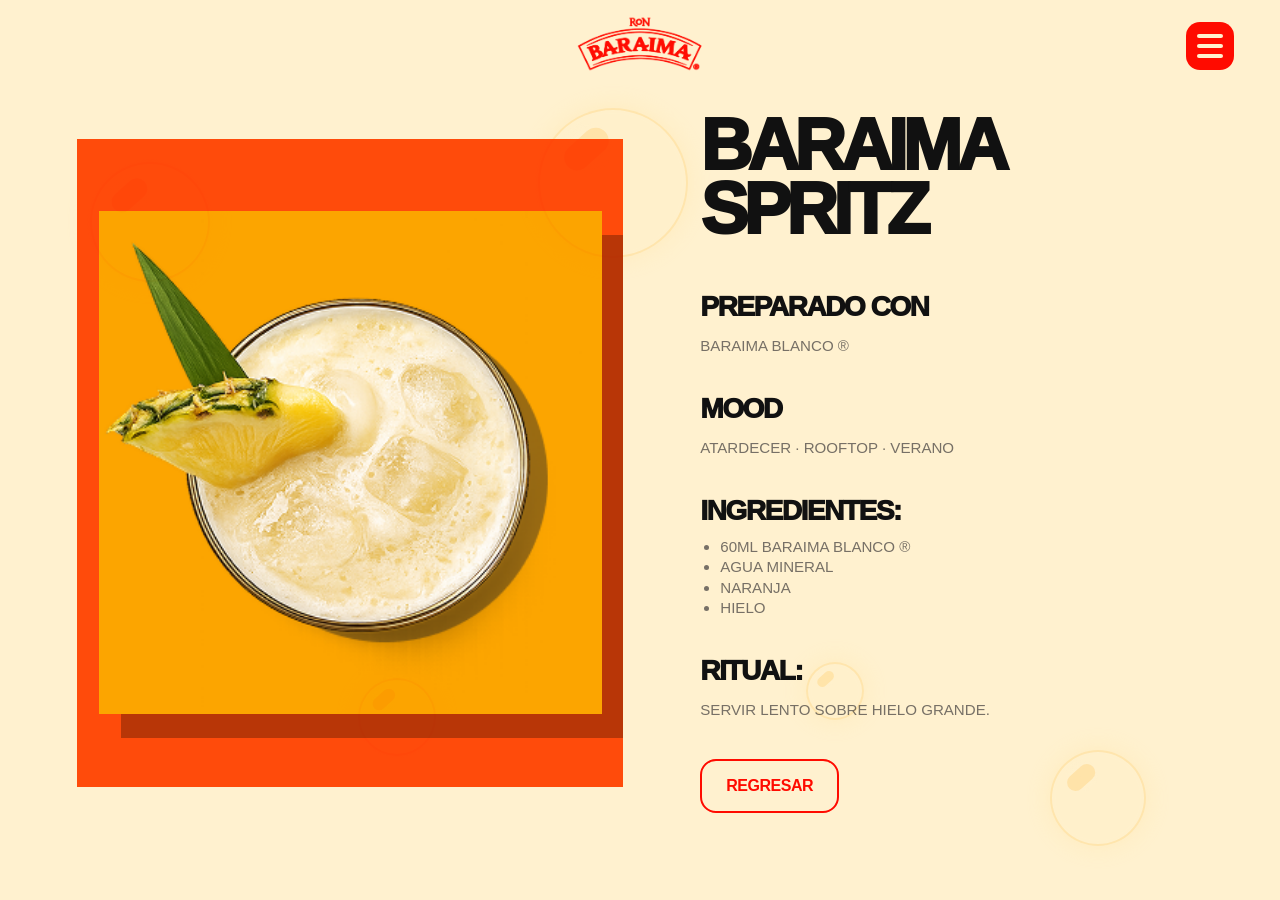
==== commit 2e554cfc: "2205c" ====
--- a/recipe.html
+++ b/recipe.html
@@ -30,7 +30,7 @@
       <div class="wave-body"></div>
     </div>
     <div class="menu-panel">
-      <button class="menu-close" id="menuClose" aria-label="Cerrar menú"><span></span><span></span></button>
+      
       <nav class="menu-nav" aria-label="Menú principal">
         <a href="index.html#hero">INICIO</a>
         <a href="index.html#historia">HISTORIA</a>
--- a/styles.css
+++ b/styles.css
@@ -4773,3 +4773,3464 @@
 .quote-section h2 {
   font-size: clamp(43.5px, 7.65vw, 127.5px) !important;
 }
+
+/* V58: Products / Mis Rones block */
+.products-section {
+  min-height: 100svh;
+  background: var(--cream);
+  color: var(--nav-red, #FF0B00);
+  position: relative;
+  z-index: 1;
+  overflow: hidden;
+  padding: calc(var(--nav-height, 92px) + 34px) clamp(28px, 6vw, 88px) 70px;
+}
+
+.products-inner {
+  width: min(1120px, 100%);
+  margin: 0 auto;
+  position: relative;
+}
+
+.products-header {
+  text-align: center;
+  margin-bottom: clamp(28px, 4.2vw, 54px);
+}
+
+.products-header h2 {
+  margin: 0;
+  font-family: Arial, Helvetica, sans-serif;
+  font-size: clamp(48px, 6vw, 74px);
+  line-height: .9;
+  letter-spacing: -.055em;
+  font-weight: 900;
+  color: var(--nav-red, #FF0B00);
+}
+
+.products-header p {
+  width: min(460px, 92vw);
+  margin: 28px auto 0;
+  color: rgba(255, 242, 218, .72);
+  font-size: clamp(15px, 1.45vw, 18px);
+  line-height: 1.25;
+}
+
+.products-tabs {
+  display: flex;
+  justify-content: center;
+  align-items: center;
+  gap: clamp(28px, 5vw, 72px);
+  margin-bottom: clamp(50px, 6vw, 82px);
+}
+
+.products-tab {
+  appearance: none;
+  border: 0;
+  background: transparent;
+  color: rgba(255, 11, 0, .38);
+  font: inherit;
+  font-size: clamp(15px, 1.35vw, 18px);
+  cursor: pointer;
+  padding: 10px 0;
+  position: relative;
+  transition: color .25s ease, transform .25s ease;
+}
+
+.products-tab::after {
+  content: "";
+  position: absolute;
+  left: 50%;
+  bottom: 2px;
+  width: 0;
+  height: 3px;
+  border-radius: 999px;
+  background: var(--nav-red, #FF0B00);
+  transform: translateX(-50%);
+  transition: width .25s ease;
+}
+
+.products-tab:hover,
+.products-tab.is-active {
+  color: var(--nav-red, #FF0B00);
+}
+
+.products-tab.is-active::after {
+  width: 52px;
+}
+
+.products-content {
+  display: grid;
+  grid-template-columns: minmax(260px, 420px) minmax(320px, 1fr);
+  align-items: center;
+  gap: clamp(50px, 8vw, 118px);
+}
+
+.products-bottle {
+  height: clamp(460px, 62vh, 650px);
+  display: flex;
+  justify-content: center;
+  align-items: flex-end;
+  transform: translateX(-22px) rotate(-12deg);
+  pointer-events: none;
+}
+
+.products-bottle img {
+  max-height: 100%;
+  width: auto;
+  max-width: 100%;
+  display: block;
+  filter: drop-shadow(0 30px 34px rgba(0,0,0,.22));
+}
+
+.products-copy {
+  max-width: 560px;
+  transform: translateY(-8px);
+}
+
+.products-copy h3 {
+  margin: 0;
+  color: var(--nav-red, #FF0B00);
+  font-size: clamp(56px, 6vw, 84px);
+  line-height: .9;
+  letter-spacing: .18em;
+  font-weight: 900;
+}
+
+.products-subtitle {
+  margin: 18px 0 30px;
+  color: rgba(255, 11, 0, .52);
+  font-size: clamp(22px, 2.3vw, 30px);
+  line-height: 1.05;
+}
+
+.products-description {
+  max-width: 490px;
+  margin: 0 0 62px;
+  color: rgba(55, 45, 36, .58);
+  font-size: clamp(14px, 1.15vw, 16px);
+  line-height: 1.35;
+}
+
+.products-cta {
+  display: inline-flex;
+  align-items: center;
+  justify-content: center;
+  min-width: 190px;
+  height: 64px;
+  padding: 0 32px;
+  border: 2px solid var(--nav-red, #FF0B00);
+  border-radius: 13px;
+  color: var(--nav-red, #FF0B00);
+  text-decoration: none;
+  font-size: 15px;
+  font-weight: 700;
+  transition: background .25s ease, color .25s ease, transform .25s ease;
+}
+
+.products-cta:hover {
+  background: var(--cream);
+  color: var(--nav-red, #FF0B00);
+  transform: translateY(-2px);
+}
+
+@media (max-width: 860px) {
+  .products-section {
+    padding-inline: 24px;
+  }
+
+  .products-tabs {
+    flex-wrap: wrap;
+    gap: 18px 32px;
+    margin-bottom: 34px;
+  }
+
+  .products-content {
+    grid-template-columns: 1fr;
+    gap: 28px;
+    text-align: center;
+  }
+
+  .products-bottle {
+    height: 420px;
+    transform: rotate(-10deg);
+    order: 2;
+  }
+
+  .products-copy {
+    margin: 0 auto;
+    order: 1;
+  }
+
+  .products-description {
+    margin-left: auto;
+    margin-right: auto;
+    margin-bottom: 34px;
+  }
+}
+
+/* V59: Products layout adjustments */
+.products-section {
+  padding-top: calc(var(--nav-height, 92px) + 18px) !important;
+}
+
+.products-header {
+  margin-bottom: clamp(18px, 2.4vw, 34px) !important;
+}
+
+.products-header h2 {
+  font-size: clamp(40px, 4.8vw, 62px) !important;
+  letter-spacing: -0.045em !important;
+  white-space: nowrap;
+}
+
+.products-header p {
+  margin-top: 20px !important;
+}
+
+.products-tabs {
+  position: sticky;
+  top: var(--nav-height, 92px);
+  z-index: 80;
+  width: 100%;
+  padding: 12px 0 14px;
+  margin-bottom: clamp(28px, 4vw, 54px) !important;
+  background: var(--cream);
+}
+
+.products-content {
+  grid-template-columns: minmax(330px, 500px) minmax(320px, 1fr) !important;
+  gap: clamp(38px, 6vw, 86px) !important;
+}
+
+.products-bottle {
+  height: clamp(560px, 74vh, 790px) !important;
+  transform: translateX(-78px) rotate(-12deg) !important;
+}
+
+.products-copy {
+  max-width: 620px !important;
+  transform: translate(-36px, -4px) !important;
+}
+
+.products-copy h3 {
+  font-size: clamp(42px, 4.45vw, 62px) !important;
+  letter-spacing: 0 !important;
+  white-space: nowrap;
+}
+
+@media (max-width: 860px) {
+  .products-tabs {
+    position: sticky;
+    top: var(--nav-height, 76px);
+  }
+
+  .products-bottle {
+    height: 500px !important;
+    transform: rotate(-10deg) !important;
+  }
+
+  .products-copy {
+    transform: none !important;
+  }
+
+  .products-copy h3 {
+    font-size: clamp(34px, 11vw, 46px) !important;
+    letter-spacing: 0 !important;
+  }
+}
+
+
+/* V60: remove product name letter spacing and keep long tab inside viewport */
+.products-copy h3 {
+  letter-spacing: 0 !important;
+}
+
+.products-tabs {
+  gap: clamp(18px, 3.2vw, 54px) !important;
+  overflow-x: auto;
+  overflow-y: hidden;
+  scrollbar-width: none;
+  -webkit-overflow-scrolling: touch;
+}
+
+.products-tabs::-webkit-scrollbar {
+  display: none;
+}
+
+.products-tab {
+  white-space: nowrap;
+  flex: 0 0 auto;
+}
+
+@media (max-width: 860px) {
+  .products-tabs {
+    justify-content: flex-start;
+    padding-inline: 8px;
+  }
+
+  .products-copy h3 {
+    letter-spacing: 0 !important;
+  }
+}
+
+
+/* V61: product slide transition + unified warm section typography */
+.mixology-header {
+  width: min(1120px, 100%) !important;
+  margin-left: auto !important;
+  margin-right: auto !important;
+  text-align: center !important;
+  margin-bottom: clamp(18px, 2.4vw, 34px) !important;
+}
+
+.mixology-header h2 {
+  color: var(--nav-red, #FF0B00) !important;
+  font-family: Arial, Helvetica, sans-serif !important;
+  font-size: clamp(40px, 4.8vw, 62px) !important;
+  line-height: .9 !important;
+  letter-spacing: -0.045em !important;
+  font-weight: 900 !important;
+  white-space: nowrap !important;
+}
+
+.mixology-header p {
+  width: min(460px, 92vw) !important;
+  margin: 20px auto 0 !important;
+  color: rgba(45, 35, 28, .48) !important;
+  font-size: clamp(15px, 1.45vw, 18px) !important;
+  line-height: 1.25 !important;
+  font-weight: 400 !important;
+}
+
+.products-content,
+.products-bottle,
+.products-copy,
+.products-copy h3,
+.products-subtitle,
+.products-description,
+.products-cta {
+  will-change: transform, opacity;
+}
+
+.products-content.is-sliding-out .products-bottle {
+  animation: productBottleOut .24s ease forwards;
+}
+
+.products-content.is-sliding-out .products-copy {
+  animation: productCopyOut .24s ease forwards;
+}
+
+.products-content.is-sliding-in .products-bottle {
+  animation: productBottleIn .42s cubic-bezier(.2,.8,.2,1) forwards;
+}
+
+.products-content.is-sliding-in .products-copy {
+  animation: productCopyIn .42s cubic-bezier(.2,.8,.2,1) forwards;
+}
+
+@keyframes productCopyOut {
+  from { opacity: 1; transform: translate(-36px, -4px); }
+  to { opacity: 0; transform: translate(-72px, -4px); }
+}
+
+@keyframes productCopyIn {
+  from { opacity: 0; transform: translate(18px, -4px); }
+  to { opacity: 1; transform: translate(-36px, -4px); }
+}
+
+@keyframes productBottleOut {
+  from { opacity: 1; transform: translateX(-78px) rotate(-12deg); }
+  to { opacity: 0; transform: translateX(-118px) rotate(-12deg); }
+}
+
+@keyframes productBottleIn {
+  from { opacity: 0; transform: translateX(-22px) rotate(-12deg); }
+  to { opacity: 1; transform: translateX(-78px) rotate(-12deg); }
+}
+
+@media (max-width: 860px) {
+  @keyframes productCopyOut {
+    from { opacity: 1; transform: none; }
+    to { opacity: 0; transform: translateX(-24px); }
+  }
+  @keyframes productCopyIn {
+    from { opacity: 0; transform: translateX(24px); }
+    to { opacity: 1; transform: none; }
+  }
+  @keyframes productBottleOut {
+    from { opacity: 1; transform: rotate(-10deg); }
+    to { opacity: 0; transform: translateX(-24px) rotate(-10deg); }
+  }
+  @keyframes productBottleIn {
+    from { opacity: 0; transform: translateX(24px) rotate(-10deg); }
+    to { opacity: 1; transform: rotate(-10deg); }
+  }
+}
+
+/* V63: Stores section with rotating store logos on red background */
+.stores-section {
+  min-height: 76svh;
+  background: var(--nav-red, #FF0B00);
+  color: var(--cream);
+  position: relative;
+  z-index: 1;
+  overflow: hidden;
+  padding: calc(var(--nav-height, 92px) + 34px) clamp(24px, 6vw, 88px) 84px;
+  display: flex;
+  align-items: center;
+}
+
+.stores-inner {
+  width: min(1120px, 100%);
+  margin: 0 auto;
+  text-align: center;
+}
+
+.stores-header {
+  width: min(640px, 100%);
+  margin: 0 auto clamp(38px, 5vw, 72px);
+}
+
+.stores-header h2 {
+  margin: 0;
+  color: var(--cream);
+  font-family: Arial, Helvetica, sans-serif;
+  font-size: clamp(40px, 4.8vw, 62px);
+  line-height: .9;
+  letter-spacing: -0.045em;
+  font-weight: 900;
+  text-transform: uppercase;
+}
+
+.stores-header p {
+  width: min(470px, 92vw);
+  margin: 20px auto 0;
+  color: rgba(255, 242, 218, .72);
+  font-size: clamp(15px, 1.45vw, 18px);
+  line-height: 1.25;
+  font-weight: 400;
+}
+
+.stores-marquee {
+  width: min(1040px, 100%);
+  margin: 0 auto clamp(38px, 4.4vw, 58px);
+  overflow: hidden;
+  position: relative;
+  padding: 12px 0;
+  mask-image: linear-gradient(90deg, transparent 0%, #000 10%, #000 90%, transparent 100%);
+  -webkit-mask-image: linear-gradient(90deg, transparent 0%, #000 10%, #000 90%, transparent 100%);
+}
+
+.stores-track {
+  display: flex;
+  width: max-content;
+  align-items: center;
+  gap: clamp(28px, 5vw, 72px);
+  animation: storesLogosSpin 24s linear infinite;
+  will-change: transform;
+}
+
+.stores-marquee:hover .stores-track,
+.stores-marquee:focus-within .stores-track {
+  animation-play-state: paused;
+}
+
+.stores-logo {
+  flex: 0 0 auto;
+  width: clamp(118px, 13vw, 176px);
+  height: clamp(74px, 8vw, 104px);
+  display: flex;
+  align-items: center;
+  justify-content: center;
+  opacity: .92;
+  transform: translateZ(0);
+  transition: opacity .25s ease, transform .25s ease;
+}
+
+.stores-logo:hover,
+.stores-logo:focus-within {
+  opacity: 1;
+  transform: translateY(-4px) scale(1.04);
+}
+
+.stores-logo img {
+  max-width: 100%;
+  max-height: 100%;
+  display: block;
+  object-fit: contain;
+  filter: drop-shadow(0 16px 22px rgba(0, 0, 0, .14));
+}
+
+.stores-cta {
+  display: inline-flex;
+  align-items: center;
+  justify-content: center;
+  min-width: 172px;
+  height: 56px;
+  padding: 0 30px;
+  border: 2px solid var(--cream);
+  border-radius: 13px;
+  background: transparent;
+  color: var(--cream);
+  font-size: 14px;
+  font-weight: 800;
+  letter-spacing: .02em;
+  cursor: pointer;
+  transition: background .25s ease, color .25s ease, transform .25s ease;
+}
+
+.stores-cta:hover,
+.stores-cta:focus-visible {
+  background: var(--cream);
+  color: var(--nav-red, #FF0B00);
+  transform: translateY(-2px);
+  outline: none;
+}
+
+@keyframes storesLogosSpin {
+  from { transform: translate3d(0, 0, 0); }
+  to { transform: translate3d(calc(-50% - clamp(14px, 2.5vw, 36px)), 0, 0); }
+}
+
+@media (max-width: 720px) {
+  .stores-section {
+    min-height: 68svh;
+    padding-inline: 20px;
+  }
+  .stores-header h2 {
+    font-size: clamp(36px, 12vw, 48px);
+  }
+  .stores-track {
+    gap: 28px;
+    animation-duration: 18s;
+  }
+  .stores-logo {
+    width: 128px;
+    height: 80px;
+  }
+}
+
+
+/* V64: Stores red navbar/bubbles + zip-code dummy modal */
+body.stores-active,
+body.stores-active.light-site-background {
+  background: var(--nav-red, #FF0B00) !important;
+}
+
+body.stores-active > .topbar,
+body.stores-active .topbar {
+  background: var(--nav-red, #FF0B00) !important;
+  z-index: 2147483638 !important;
+}
+
+body.stores-active .topbar .logo {
+  content: url('assets/logo-white.png') !important;
+  opacity: 1 !important;
+  visibility: visible !important;
+}
+
+body.stores-active #menuButton.menu {
+  background: var(--cream) !important;
+  border-color: var(--cream) !important;
+}
+
+body.stores-active #menuButton.menu span {
+  background: var(--nav-red, #FF0B00) !important;
+}
+
+body.stores-active .scroll {
+  color: var(--cream) !important;
+}
+
+body.stores-active .scroll span {
+  background: var(--cream) !important;
+}
+
+body.stores-active .always-bubbles span {
+  border-color: rgba(255, 11, 0, .95) !important;
+  background: radial-gradient(circle at 32% 26%, rgba(255,255,255,.75), transparent 18%), rgba(255,11,0,.10) !important;
+  box-shadow: inset 6px 7px 0 rgba(255,11,0,.95), 0 0 0 1px rgba(255,11,0,.16), 0 0 18px rgba(255,11,0,.25) !important;
+}
+
+.stores-modal {
+  position: fixed;
+  inset: 0;
+  z-index: 2147482600;
+  display: grid;
+  place-items: center;
+  padding: calc(var(--nav-height, 92px) + 24px) 22px 28px;
+  background: rgba(255, 11, 0, .18);
+  opacity: 0;
+  visibility: hidden;
+  pointer-events: none;
+  overflow: hidden;
+}
+
+.stores-modal.is-open,
+.stores-modal.is-closing {
+  opacity: 1;
+  visibility: visible;
+  pointer-events: auto;
+}
+
+.stores-modal-wave {
+  position: absolute;
+  left: 0;
+  right: 0;
+  bottom: 0;
+  height: 120vh;
+  transform: translateY(102%);
+  z-index: 0;
+  pointer-events: none;
+}
+
+.stores-modal-wave svg {
+  position: absolute;
+  left: -8%;
+  bottom: calc(100% - 2px);
+  width: 116%;
+  height: 132px;
+  fill: var(--cream);
+  animation: storesModalWaveMove 4.8s ease-in-out infinite alternate;
+}
+
+.stores-modal-wave-body {
+  position: absolute;
+  inset: 0;
+  background: var(--cream);
+}
+
+.stores-modal.is-open .stores-modal-wave {
+  animation: storesModalWaveUp .78s cubic-bezier(.76,0,.24,1) forwards;
+}
+
+.stores-modal.is-closing .stores-modal-wave {
+  animation: storesModalWaveDown .58s cubic-bezier(.76,0,.24,1) forwards;
+}
+
+@keyframes storesModalWaveUp {
+  from { transform: translateY(102%); }
+  to { transform: translateY(0%); }
+}
+
+@keyframes storesModalWaveDown {
+  from { transform: translateY(0%); }
+  to { transform: translateY(102%); }
+}
+
+@keyframes storesModalWaveMove {
+  from { transform: translateX(-2.5%) scaleX(1.04); }
+  to { transform: translateX(2.5%) scaleX(1.04); }
+}
+
+.stores-modal-panel {
+  position: relative;
+  z-index: 1;
+  width: min(760px, 100%);
+  max-height: min(760px, calc(100vh - var(--nav-height, 92px) - 58px));
+  overflow: auto;
+  border-radius: 28px;
+  background: var(--cream);
+  color: var(--nav-red, #FF0B00);
+  padding: clamp(28px, 5vw, 56px);
+  box-shadow: 0 28px 80px rgba(70, 0, 0, .22);
+  transform: translateY(34px);
+  opacity: 0;
+}
+
+.stores-modal.is-open .stores-modal-panel {
+  animation: storesPanelIn .52s ease .34s forwards;
+}
+
+.stores-modal.is-closing .stores-modal-panel {
+  animation: storesPanelOut .22s ease forwards;
+}
+
+@keyframes storesPanelIn {
+  to { transform: translateY(0); opacity: 1; }
+}
+
+@keyframes storesPanelOut {
+  to { transform: translateY(20px); opacity: 0; }
+}
+
+.stores-modal-close {
+  position: absolute;
+  top: 22px;
+  right: 22px;
+  width: 42px;
+  height: 42px;
+  border: 2px solid var(--nav-red, #FF0B00);
+  border-radius: 12px;
+  background: transparent;
+  cursor: pointer;
+}
+
+.stores-modal-close span {
+  position: absolute;
+  left: 9px;
+  right: 9px;
+  top: 19px;
+  height: 3px;
+  border-radius: 999px;
+  background: var(--nav-red, #FF0B00);
+}
+
+.stores-modal-close span:first-child { transform: rotate(45deg); }
+.stores-modal-close span:last-child { transform: rotate(-45deg); }
+
+.stores-modal-kicker {
+  margin: 0 0 10px;
+  font-size: 13px;
+  text-transform: uppercase;
+  font-weight: 900;
+  letter-spacing: .04em;
+}
+
+.stores-modal-panel h2 {
+  margin: 0;
+  font-size: clamp(38px, 6vw, 72px);
+  line-height: .9;
+  letter-spacing: -0.055em;
+  text-transform: uppercase;
+}
+
+.stores-modal-copy {
+  width: min(520px, 100%);
+  margin: 18px 0 28px;
+  font-size: clamp(16px, 1.7vw, 20px);
+  line-height: 1.25;
+}
+
+.stores-search {
+  display: grid;
+  grid-template-columns: 1fr auto;
+  gap: 12px;
+  margin-bottom: 24px;
+}
+
+.stores-search input {
+  min-width: 0;
+  height: 56px;
+  border: 2px solid rgba(255, 11, 0, .35);
+  border-radius: 14px;
+  background: rgba(255,255,255,.35);
+  color: var(--nav-red, #FF0B00);
+  padding: 0 18px;
+  font-size: 18px;
+  font-weight: 700;
+  outline: none;
+}
+
+.stores-search input::placeholder {
+  color: rgba(255, 11, 0, .48);
+}
+
+.stores-search button {
+  height: 56px;
+  border: 0;
+  border-radius: 14px;
+  padding: 0 24px;
+  background: var(--nav-red, #FF0B00);
+  color: var(--cream);
+  font-size: 13px;
+  font-weight: 900;
+  letter-spacing: .03em;
+  cursor: pointer;
+}
+
+.stores-results {
+  display: grid;
+  gap: 10px;
+}
+
+.stores-results article {
+  display: flex;
+  justify-content: space-between;
+  gap: 18px;
+  align-items: center;
+  padding: 16px 18px;
+  border: 1px solid rgba(255, 11, 0, .18);
+  border-radius: 16px;
+  background: rgba(255,255,255,.22);
+}
+
+.stores-results strong {
+  font-size: 16px;
+  font-weight: 900;
+}
+
+.stores-results span {
+  font-size: 14px;
+  text-align: right;
+  opacity: .72;
+}
+
+body.stores-modal-active > .topbar,
+body.stores-modal-active .topbar {
+  background: var(--cream) !important;
+}
+
+body.stores-modal-active .topbar .logo {
+  content: url('assets/logo-red.png') !important;
+}
+
+body.stores-modal-active #menuButton.menu {
+  background: var(--nav-red, #FF0B00) !important;
+  border-color: var(--nav-red, #FF0B00) !important;
+}
+
+body.stores-modal-active #menuButton.menu span {
+  background: var(--cream) !important;
+}
+
+@media (max-width: 720px) {
+  .stores-search {
+    grid-template-columns: 1fr;
+  }
+  .stores-results article {
+    display: block;
+  }
+  .stores-results span {
+    display: block;
+    text-align: left;
+    margin-top: 4px;
+  }
+}
+
+/* V65: Stores modal behaves like other modals: no internal scroll */
+.stores-modal {
+  align-items: start !important;
+  padding-top: calc(var(--nav-height, 92px) + 18px) !important;
+  overflow: hidden !important;
+}
+
+.stores-modal-panel {
+  max-height: none !important;
+  overflow: visible !important;
+  width: min(720px, calc(100vw - 44px)) !important;
+  border-radius: 26px !important;
+  padding: clamp(24px, 4vw, 42px) !important;
+}
+
+.stores-modal-panel h2 {
+  font-size: clamp(34px, 5vw, 58px) !important;
+}
+
+.stores-modal-copy {
+  margin: 14px 0 20px !important;
+  font-size: clamp(15px, 1.45vw, 18px) !important;
+}
+
+.stores-search {
+  margin-bottom: 16px !important;
+}
+
+.stores-search input,
+.stores-search button {
+  height: 50px !important;
+}
+
+.stores-results {
+  gap: 8px !important;
+}
+
+.stores-results article {
+  padding: 12px 14px !important;
+  border-radius: 14px !important;
+}
+
+.stores-results strong {
+  font-size: 15px !important;
+}
+
+.stores-results span {
+  font-size: 13px !important;
+}
+
+@media (max-height: 760px) {
+  .stores-modal-panel {
+    padding: 22px 24px !important;
+  }
+
+  .stores-modal-kicker {
+    margin-bottom: 6px !important;
+  }
+
+  .stores-modal-panel h2 {
+    font-size: clamp(30px, 5vw, 46px) !important;
+  }
+
+  .stores-modal-copy {
+    margin: 10px 0 14px !important;
+  }
+
+  .stores-search {
+    margin-bottom: 12px !important;
+  }
+
+  .stores-search input,
+  .stores-search button {
+    height: 46px !important;
+  }
+
+  .stores-results article {
+    padding: 10px 12px !important;
+  }
+}
+
+@media (max-width: 640px) {
+  .stores-modal {
+    padding-top: calc(var(--nav-height, 82px) + 14px) !important;
+  }
+
+  .stores-search {
+    grid-template-columns: 1fr !important;
+  }
+
+  .stores-results article {
+    display: block !important;
+  }
+
+  .stores-results span {
+    display: block !important;
+    text-align: left !important;
+    margin-top: 4px !important;
+  }
+}
+
+/* V66 REAL: Stores modal layout opens directly on the modal surface, no internal square card */
+.stores-modal {
+  place-items: start center !important;
+  padding: calc(var(--nav-height, 92px) + 70px) clamp(26px, 7vw, 96px) 56px !important;
+  background: rgba(255, 11, 0, .18) !important;
+}
+
+.stores-modal-panel {
+  width: min(980px, 100%) !important;
+  max-height: none !important;
+  overflow: visible !important;
+  border-radius: 0 !important;
+  background: transparent !important;
+  box-shadow: none !important;
+  padding: clamp(34px, 6vw, 76px) 0 0 !important;
+  color: var(--nav-red, #FF0B00) !important;
+}
+
+.stores-modal-close {
+  top: 0 !important;
+  right: 0 !important;
+}
+
+.stores-modal-kicker {
+  margin-bottom: 16px !important;
+}
+
+.stores-modal-panel h2 {
+  max-width: 880px !important;
+  font-size: clamp(44px, 8vw, 104px) !important;
+  letter-spacing: -0.06em !important;
+}
+
+.stores-modal-copy {
+  width: min(720px, 100%) !important;
+  margin: 26px 0 38px !important;
+  font-size: clamp(18px, 2vw, 24px) !important;
+  line-height: 1.28 !important;
+}
+
+.stores-search {
+  width: min(760px, 100%) !important;
+  gap: 16px !important;
+  margin-bottom: 34px !important;
+}
+
+.stores-search input,
+.stores-search button {
+  height: 64px !important;
+  border-radius: 18px !important;
+}
+
+.stores-results {
+  width: min(900px, 100%) !important;
+  gap: 16px !important;
+}
+
+.stores-results article {
+  padding: 22px 24px !important;
+  border-radius: 20px !important;
+  background: rgba(255,255,255,.18) !important;
+}
+
+@media (max-width: 760px) {
+  .stores-modal {
+    padding: calc(var(--nav-height, 84px) + 48px) 22px 42px !important;
+  }
+
+  .stores-search {
+    grid-template-columns: 1fr !important;
+  }
+
+  .stores-results article {
+    align-items: flex-start !important;
+    flex-direction: column !important;
+  }
+
+  .stores-results span {
+    text-align: left !important;
+  }
+}
+
+/* V67 REAL: Stores modal split layout with results left and map right */
+.stores-modal-panel {
+  width: min(1180px, 100%) !important;
+}
+
+.stores-map-layout {
+  width: min(1120px, 100%) !important;
+  display: grid !important;
+  grid-template-columns: minmax(320px, .86fr) minmax(360px, 1.14fr) !important;
+  gap: clamp(26px, 4vw, 54px) !important;
+  align-items: stretch !important;
+  margin-top: 6px !important;
+}
+
+.stores-map-layout .stores-results {
+  width: 100% !important;
+  align-content: start !important;
+}
+
+.stores-map {
+  position: relative !important;
+  min-height: 430px !important;
+  border: 2px solid rgba(255, 11, 0, .18) !important;
+  border-radius: 28px !important;
+  overflow: hidden !important;
+  background:
+    radial-gradient(circle at 68% 32%, rgba(255, 11, 0, .18), transparent 0 9px, transparent 10px),
+    radial-gradient(circle at 42% 64%, rgba(255, 11, 0, .13), transparent 0 12px, transparent 13px),
+    linear-gradient(135deg, rgba(255,255,255,.22), rgba(255,255,255,.05)) !important;
+}
+
+.stores-map::before,
+.stores-map::after {
+  content: "";
+  position: absolute;
+  inset: 0;
+  pointer-events: none;
+}
+
+.stores-map::before {
+  background:
+    linear-gradient(32deg, transparent 0 28%, rgba(255,11,0,.24) 28.4% 29.2%, transparent 29.6% 100%),
+    linear-gradient(-18deg, transparent 0 47%, rgba(255,11,0,.18) 47.3% 48.1%, transparent 48.4% 100%),
+    linear-gradient(88deg, transparent 0 62%, rgba(255,11,0,.14) 62.2% 63%, transparent 63.3% 100%),
+    linear-gradient(0deg, transparent 0 36%, rgba(255,11,0,.10) 36.2% 37%, transparent 37.3% 100%) !important;
+  opacity: .85;
+}
+
+.stores-map::after {
+  background: radial-gradient(circle at center, transparent 0 45%, rgba(255,11,0,.10) 100%) !important;
+}
+
+.stores-map-grid {
+  position: absolute;
+  inset: 0;
+  background-image:
+    linear-gradient(rgba(255,11,0,.08) 1px, transparent 1px),
+    linear-gradient(90deg, rgba(255,11,0,.08) 1px, transparent 1px);
+  background-size: 52px 52px;
+  opacity: .52;
+}
+
+.stores-map-pin {
+  position: absolute;
+  width: 24px;
+  height: 24px;
+  border-radius: 50% 50% 50% 0;
+  background: var(--nav-red, #FF0B00);
+  transform: rotate(-45deg);
+  box-shadow: 0 10px 26px rgba(255, 11, 0, .28);
+  z-index: 2;
+}
+
+.stores-map-pin::after {
+  content: "";
+  position: absolute;
+  inset: 7px;
+  border-radius: 999px;
+  background: var(--cream);
+}
+
+.stores-map-pin-one { left: 62%; top: 30%; }
+.stores-map-pin-two { left: 34%; top: 56%; }
+.stores-map-pin-three { left: 74%; top: 67%; }
+
+.stores-map-card {
+  position: absolute;
+  left: 24px;
+  bottom: 24px;
+  z-index: 3;
+  display: grid;
+  gap: 4px;
+  padding: 18px 20px;
+  border-radius: 18px;
+  background: rgba(255,255,255,.42);
+  border: 1px solid rgba(255,11,0,.18);
+  backdrop-filter: blur(10px);
+}
+
+.stores-map-card strong {
+  font-size: 18px;
+  font-weight: 900;
+}
+
+.stores-map-card span {
+  font-size: 14px;
+  opacity: .7;
+}
+
+@media (max-width: 860px) {
+  .stores-map-layout {
+    grid-template-columns: 1fr !important;
+  }
+
+  .stores-map {
+    min-height: 300px !important;
+  }
+}
+
+/* V68: clear stores locator split, five dummy addresses left + map right */
+.stores-locator-split {
+  width: min(1120px, 100%) !important;
+  display: grid !important;
+  grid-template-columns: minmax(330px, .92fr) minmax(420px, 1.08fr) !important;
+  gap: clamp(28px, 4vw, 58px) !important;
+  align-items: stretch !important;
+  margin-top: 18px !important;
+}
+
+.stores-nearby-list {
+  display: grid !important;
+  align-content: start !important;
+  gap: 14px !important;
+}
+
+.stores-list-title {
+  margin: 0 0 4px !important;
+  color: var(--nav-red, #FF0B00) !important;
+  font-size: 14px !important;
+  font-weight: 900 !important;
+  letter-spacing: .04em !important;
+  text-transform: uppercase !important;
+}
+
+.store-place {
+  display: grid !important;
+  gap: 6px !important;
+  padding: 18px 20px !important;
+  border: 1px solid rgba(255, 11, 0, .22) !important;
+  border-radius: 18px !important;
+  background: rgba(255, 255, 255, .22) !important;
+  color: var(--nav-red, #FF0B00) !important;
+}
+
+.store-place strong {
+  font-size: 17px !important;
+  line-height: 1 !important;
+  font-weight: 900 !important;
+}
+
+.store-place span {
+  font-size: 14px !important;
+  line-height: 1.22 !important;
+  opacity: .72 !important;
+}
+
+.stores-fake-map {
+  position: relative !important;
+  min-height: 470px !important;
+  border: 2px solid rgba(255, 11, 0, .20) !important;
+  border-radius: 30px !important;
+  overflow: hidden !important;
+  background:
+    linear-gradient(90deg, rgba(255,11,0,.07) 1px, transparent 1px),
+    linear-gradient(0deg, rgba(255,11,0,.07) 1px, transparent 1px),
+    radial-gradient(circle at 72% 34%, rgba(255,11,0,.12), transparent 0 90px),
+    radial-gradient(circle at 30% 68%, rgba(255,11,0,.10), transparent 0 120px),
+    rgba(255,255,255,.18) !important;
+  background-size: 52px 52px, 52px 52px, auto, auto, auto !important;
+}
+
+.map-road {
+  position: absolute !important;
+  height: 12px !important;
+  border-radius: 999px !important;
+  background: rgba(255, 11, 0, .16) !important;
+  transform-origin: center !important;
+}
+
+.map-road-a { width: 88%; left: 4%; top: 31%; transform: rotate(-16deg); }
+.map-road-b { width: 76%; left: 16%; top: 58%; transform: rotate(22deg); }
+.map-road-c { width: 70%; left: -10%; top: 73%; transform: rotate(-8deg); }
+.map-road-d { width: 62%; right: -12%; top: 44%; transform: rotate(76deg); }
+
+.map-pin {
+  position: absolute !important;
+  width: 26px !important;
+  height: 26px !important;
+  border-radius: 50% 50% 50% 0 !important;
+  background: var(--nav-red, #FF0B00) !important;
+  transform: rotate(-45deg) !important;
+  box-shadow: 0 12px 28px rgba(255,11,0,.26) !important;
+  z-index: 2 !important;
+}
+
+.map-pin::after {
+  content: "" !important;
+  position: absolute !important;
+  inset: 7px !important;
+  border-radius: 999px !important;
+  background: var(--cream) !important;
+}
+
+.pin-a { left: 64%; top: 27%; }
+.pin-b { left: 37%; top: 42%; }
+.pin-c { left: 72%; top: 58%; }
+.pin-d { left: 23%; top: 66%; }
+.pin-e { left: 48%; top: 78%; }
+
+.map-summary {
+  position: absolute !important;
+  left: 24px !important;
+  bottom: 24px !important;
+  z-index: 3 !important;
+  display: grid !important;
+  gap: 5px !important;
+  padding: 18px 20px !important;
+  border-radius: 18px !important;
+  background: rgba(255,255,255,.45) !important;
+  border: 1px solid rgba(255,11,0,.20) !important;
+  color: var(--nav-red, #FF0B00) !important;
+  backdrop-filter: blur(10px) !important;
+}
+
+.map-summary strong {
+  font-size: 18px !important;
+  font-weight: 900 !important;
+}
+
+.map-summary span {
+  font-size: 14px !important;
+  opacity: .72 !important;
+}
+
+@media (max-width: 900px) {
+  .stores-locator-split {
+    grid-template-columns: 1fr !important;
+  }
+  .stores-fake-map {
+    min-height: 320px !important;
+  }
+}
+
+
+/* V69 clean reset: Stores modal closes only with close button + Rituales editorial block */
+.stores-modal {
+  overscroll-behavior: contain;
+}
+
+.stores-modal-panel {
+  overflow: visible !important;
+}
+
+.rituales-section {
+  min-height: 100svh;
+  background: var(--cream);
+  color: var(--nav-red, #FF0B00);
+  position: relative;
+  z-index: 1;
+  padding: calc(var(--nav-height, 92px) + 42px) clamp(22px, 5.2vw, 78px) 78px;
+  overflow: hidden;
+}
+
+.rituales-inner {
+  width: min(1160px, 100%);
+  margin: 0 auto;
+}
+
+.rituales-header {
+  text-align: center;
+  margin-bottom: clamp(26px, 4vw, 48px);
+}
+
+.rituales-header h2 {
+  margin: 0;
+  font-family: Arial, Helvetica, sans-serif;
+  font-size: clamp(58px, 8vw, 108px);
+  line-height: .86;
+  letter-spacing: -0.065em;
+  font-weight: 900;
+  color: var(--nav-red, #FF0B00);
+}
+
+.rituales-header p {
+  width: min(560px, 92vw);
+  margin: 16px auto 0;
+  color: rgba(255, 11, 0, .58);
+  font-size: clamp(17px, 1.6vw, 22px);
+  line-height: 1.2;
+}
+
+.rituales-grid {
+  display: grid;
+  grid-template-columns: 1.25fr .85fr .85fr;
+  grid-auto-rows: minmax(235px, auto);
+  gap: 18px;
+}
+
+.ritual-card {
+  position: relative;
+  min-height: 255px;
+  border: 1px solid rgba(255, 11, 0, .18);
+  border-radius: 30px;
+  background: rgba(255,255,255,.22);
+  overflow: hidden;
+  display: flex;
+  align-items: flex-end;
+  isolation: isolate;
+  text-decoration: none;
+}
+
+.ritual-card-featured {
+  grid-row: span 2;
+  min-height: 528px;
+}
+
+.ritual-card-small {
+  min-height: 230px;
+  background: var(--nav-red, #FF0B00);
+  color: var(--cream);
+  border-color: transparent;
+}
+
+.ritual-card-image {
+  position: absolute;
+  inset: 0;
+  z-index: -2;
+  background-size: cover;
+  background-position: center;
+  transform: scale(1.02);
+  transition: transform .55s ease, filter .55s ease;
+}
+
+.ritual-img-1 {
+  background: radial-gradient(circle at 30% 20%, rgba(255,168,0,.85), transparent 32%), linear-gradient(135deg, rgba(255,11,0,.85), rgba(70,6,0,.65)), url('assets/mixologia-spritz.png');
+  background-size: 120px auto, cover, 66% auto;
+  background-repeat: no-repeat;
+  background-position: 26% 20%, center, 58% 42%;
+}
+
+.ritual-img-2 {
+  background: radial-gradient(circle at 35% 25%, rgba(255,242,218,.65), transparent 36%), linear-gradient(135deg, rgba(255,11,0,.78), rgba(247,168,0,.65)), url('assets/mixologia-mojito.png');
+  background-size: 120px auto, cover, 70% auto;
+  background-repeat: no-repeat;
+  background-position: 40% 22%, center, 58% 36%;
+}
+
+.ritual-img-3 {
+  background: radial-gradient(circle at 35% 25%, rgba(255,242,218,.65), transparent 36%), linear-gradient(135deg, rgba(247,168,0,.72), rgba(255,11,0,.72)), url('assets/mixologia-colada.png');
+  background-size: 120px auto, cover, 72% auto;
+  background-repeat: no-repeat;
+  background-position: 40% 22%, center, 58% 36%;
+}
+
+.ritual-card::after {
+  content: "";
+  position: absolute;
+  inset: 0;
+  background: linear-gradient(180deg, rgba(0,0,0,0) 20%, rgba(70,6,0,.66) 100%);
+  z-index: -1;
+  opacity: .96;
+  transition: background .35s ease, opacity .35s ease;
+}
+
+.ritual-card-small::after {
+  display: none;
+}
+
+.ritual-card-copy {
+  padding: clamp(22px, 3vw, 34px);
+  color: var(--cream);
+}
+
+.ritual-card-small .ritual-card-copy {
+  color: var(--cream);
+}
+
+.ritual-card-copy span {
+  display: block;
+  margin-bottom: 12px;
+  font-size: 11px;
+  line-height: 1;
+  letter-spacing: .18em;
+  font-weight: 900;
+  text-transform: uppercase;
+  opacity: .78;
+}
+
+.ritual-card-copy h3 {
+  margin: 0;
+  max-width: 520px;
+  font-size: clamp(25px, 2.5vw, 40px);
+  line-height: .92;
+  letter-spacing: -0.045em;
+  font-weight: 900;
+}
+
+.ritual-card:not(.ritual-card-featured) .ritual-card-copy h3 {
+  font-size: clamp(22px, 2vw, 30px);
+}
+
+.ritual-card-copy p {
+  max-width: 460px;
+  margin: 14px 0 0;
+  font-size: 14px;
+  line-height: 1.28;
+  opacity: .82;
+}
+
+.ritual-card-copy a {
+  display: inline-flex;
+  margin-top: 20px;
+  color: inherit;
+  font-size: 12px;
+  line-height: 1;
+  letter-spacing: .14em;
+  font-weight: 900;
+  text-decoration: none;
+}
+
+.ritual-card:hover .ritual-card-image {
+  transform: scale(1.08);
+  filter: saturate(1.12);
+}
+
+.ritual-card:hover::after {
+  background: linear-gradient(180deg, rgba(255,11,0,.18) 0%, rgba(255,11,0,.82) 100%);
+}
+
+.ritual-card:hover {
+  transform: translateY(-3px);
+  transition: transform .3s ease;
+}
+
+.rituales-cta {
+  display: flex;
+  width: fit-content;
+  min-width: 142px;
+  height: 52px;
+  margin: clamp(28px, 4vw, 44px) auto 0;
+  align-items: center;
+  justify-content: center;
+  border-radius: 999px;
+  border: 1px solid var(--nav-red, #FF0B00);
+  color: var(--nav-red, #FF0B00);
+  text-decoration: none;
+  font-size: 12px;
+  line-height: 1;
+  letter-spacing: .12em;
+  font-weight: 900;
+  transition: background .25s ease, color .25s ease, transform .25s ease;
+}
+
+.rituales-cta:hover {
+  background: var(--nav-red, #FF0B00);
+  color: var(--cream);
+  transform: translateY(-2px);
+}
+
+@media (max-width: 920px) {
+  .rituales-grid {
+    grid-template-columns: 1fr 1fr;
+  }
+  .ritual-card-featured {
+    grid-column: span 2;
+    min-height: 430px;
+  }
+}
+
+@media (max-width: 640px) {
+  .rituales-section {
+    padding-inline: 18px;
+  }
+  .rituales-grid {
+    display: flex;
+    overflow-x: auto;
+    scroll-snap-type: x mandatory;
+    padding-bottom: 10px;
+  }
+  .ritual-card,
+  .ritual-card-featured,
+  .ritual-card-small {
+    flex: 0 0 82vw;
+    min-height: 410px;
+    scroll-snap-align: center;
+  }
+}
+
+/* V70: Rituales visibles pero sin navegación */
+.no-link {
+  cursor: default !important;
+}
+
+/* V71: Contacto */
+.contact-section {
+  position: relative;
+  min-height: 100svh;
+  overflow: hidden;
+  background: var(--red);
+  color: var(--cream);
+  display: grid;
+  place-items: center;
+  padding: clamp(110px, 13vw, 170px) 24px clamp(80px, 9vw, 120px);
+}
+
+.contact-content {
+  position: relative;
+  z-index: 2;
+  text-align: center;
+  display: grid;
+  justify-items: center;
+  gap: clamp(70px, 8vw, 105px);
+}
+
+.contact-content h2 {
+  margin: 0;
+  font-size: clamp(46px, 7.8vw, 112px);
+  line-height: .92;
+  letter-spacing: -.065em;
+  font-weight: 900;
+  text-transform: uppercase;
+}
+
+.contact-cta {
+  appearance: none;
+  min-width: clamp(280px, 30vw, 500px);
+  min-height: clamp(70px, 7.4vw, 112px);
+  padding: 0 clamp(28px, 4vw, 58px);
+  border: 3px solid var(--cream);
+  border-radius: 28px;
+  background: transparent;
+  color: var(--cream);
+  font: inherit;
+  font-size: clamp(18px, 1.55vw, 31px);
+  font-weight: 300;
+  letter-spacing: -.02em;
+  cursor: pointer;
+  transition: background .25s ease, color .25s ease, transform .25s ease;
+}
+
+.contact-cta:hover,
+.contact-cta:focus-visible {
+  background: var(--cream);
+  color: var(--red);
+  transform: translateY(-3px);
+}
+
+.contact-bubbles {
+  position: absolute;
+  inset: 0;
+  z-index: 1;
+  pointer-events: none;
+}
+
+.contact-bubble {
+  position: absolute;
+  width: var(--size, 90px);
+  height: var(--size, 90px);
+  border: 3px solid rgba(255, 241, 207, .92);
+  border-radius: 999px;
+  opacity: .95;
+  animation: contactFloat var(--dur, 7s) ease-in-out infinite alternate;
+}
+
+.contact-bubble::before {
+  content: "";
+  position: absolute;
+  width: 35%;
+  height: 18%;
+  left: 15%;
+  top: 18%;
+  border-radius: 999px;
+  background: var(--cream);
+  transform: rotate(-42deg);
+}
+
+.bubble-a { --size: 118px; --dur: 8s; left: 8%; top: 10%; }
+.bubble-b { --size: 146px; --dur: 9s; left: 22%; top: 5%; animation-delay: -2s; }
+.bubble-c { --size: 132px; --dur: 7s; right: 16%; top: 6%; animation-delay: -4s; }
+.bubble-d { --size: 120px; --dur: 8s; right: 21%; top: 31%; animation-delay: -1s; }
+.bubble-e { --size: 92px; --dur: 7s; right: 9%; top: 40%; animation-delay: -3s; }
+.bubble-f { --size: 100px; --dur: 9s; left: 17%; top: 52%; animation-delay: -5s; }
+.bubble-g { --size: 78px; --dur: 6s; left: 34%; bottom: 18%; animation-delay: -2s; }
+.bubble-h { --size: 74px; --dur: 8s; right: 18%; bottom: 20%; animation-delay: -4s; }
+.bubble-i { --size: 86px; --dur: 6s; left: 6%; bottom: 18%; animation-delay: -1s; }
+
+@keyframes contactFloat {
+  from { transform: translate3d(0, 0, 0) scale(1); }
+  to { transform: translate3d(10px, -22px, 0) scale(1.03); }
+}
+
+.contact-modal {
+  position: fixed;
+  inset: 0;
+  z-index: 2147482600;
+  display: grid;
+  place-items: center;
+  padding: clamp(70px, 7vw, 110px) 24px 42px;
+  background: var(--cream);
+  color: var(--red);
+  opacity: 0;
+  visibility: hidden;
+  pointer-events: none;
+  transform: translateY(18px);
+  transition: opacity .38s ease, visibility .38s ease, transform .38s ease;
+}
+
+.contact-modal.is-open {
+  opacity: 1;
+  visibility: visible;
+  pointer-events: auto;
+  transform: translateY(0);
+}
+
+.contact-modal-panel {
+  width: min(760px, 100%);
+  text-align: center;
+}
+
+.contact-modal-panel h2 {
+  margin: 0 0 clamp(54px, 6vw, 92px);
+  font-size: clamp(52px, 7.4vw, 112px);
+  line-height: .96;
+  letter-spacing: -.06em;
+  font-weight: 900;
+  text-transform: uppercase;
+}
+
+.contact-form {
+  display: grid;
+  justify-items: center;
+  gap: clamp(42px, 4.8vw, 70px);
+}
+
+.contact-form label {
+  width: min(590px, 88vw);
+  display: grid;
+  gap: 10px;
+  text-align: center;
+  color: rgba(255, 31, 8, .62);
+  font-size: clamp(20px, 1.7vw, 31px);
+  font-weight: 300;
+}
+
+.contact-form input,
+.contact-form textarea {
+  width: 100%;
+  border: 0;
+  border-bottom: 2px solid var(--red);
+  background: transparent;
+  color: var(--red);
+  text-align: center;
+  font: inherit;
+  font-size: clamp(20px, 1.7vw, 30px);
+  outline: none;
+  resize: none;
+  border-radius: 0;
+}
+
+.contact-form textarea {
+  min-height: 70px;
+}
+
+.contact-form button[type="submit"] {
+  appearance: none;
+  margin-top: clamp(28px, 3vw, 54px);
+  min-width: min(520px, 86vw);
+  min-height: clamp(74px, 7vw, 112px);
+  border: 4px solid var(--red);
+  border-radius: 28px;
+  background: transparent;
+  color: var(--red);
+  font: inherit;
+  font-size: clamp(20px, 1.7vw, 31px);
+  font-weight: 300;
+  cursor: pointer;
+  transition: background .25s ease, color .25s ease, transform .25s ease;
+}
+
+.contact-form button[type="submit"]:hover,
+.contact-form button[type="submit"]:focus-visible {
+  background: var(--red);
+  color: var(--cream);
+  transform: translateY(-3px);
+}
+
+.contact-modal-close {
+  position: fixed;
+  right: 42px;
+  top: 34px;
+  width: 68px;
+  height: 68px;
+  border: 0;
+  border-radius: 18px;
+  background: var(--red);
+  cursor: pointer;
+  display: grid;
+  place-items: center;
+  z-index: 2;
+}
+
+.contact-modal-close span {
+  position: absolute;
+  width: 34px;
+  height: 5px;
+  border-radius: 999px;
+  background: var(--cream);
+}
+
+.contact-modal-close span:first-child { transform: rotate(45deg); }
+.contact-modal-close span:last-child { transform: rotate(-45deg); }
+
+body.contact-modal-active {
+  overflow: hidden;
+}
+
+body.contact-modal-active > .topbar,
+body.contact-modal-active .topbar,
+body.contact-modal-active > .scroll,
+body.contact-modal-active .scroll {
+  opacity: 0;
+  pointer-events: none;
+}
+
+.menu-overlay.is-open .menu-nav a:nth-child(8) { transition-delay: .40s; }
+.menu-overlay.is-open .menu-nav a:nth-child(9) { transition-delay: .45s; }
+
+@media (max-width: 700px) {
+  .contact-section {
+    padding-top: 130px;
+  }
+
+  .contact-content {
+    gap: 54px;
+  }
+
+  .contact-content h2 {
+    font-size: clamp(42px, 15vw, 70px);
+  }
+
+  .contact-cta {
+    min-width: min(320px, 86vw);
+    min-height: 70px;
+    border-radius: 21px;
+    font-size: 17px;
+  }
+
+  .contact-bubble {
+    transform: scale(.7);
+  }
+
+  .contact-modal {
+    align-items: start;
+    overflow-y: auto;
+    padding-top: 90px;
+  }
+
+  .contact-modal-panel h2 {
+    font-size: clamp(44px, 14vw, 70px);
+    margin-bottom: 46px;
+  }
+
+  .contact-form {
+    gap: 36px;
+  }
+
+  .contact-form label {
+    font-size: 20px;
+  }
+
+  .contact-form button[type="submit"] {
+    min-height: 76px;
+    border-radius: 22px;
+  }
+
+  .contact-modal-close {
+    right: 20px;
+    top: 20px;
+    width: 58px;
+    height: 58px;
+  }
+}
+
+/* V72: Contacto proportion and modal scroll fixes */
+.contact-content {
+  gap: clamp(34px, 4vw, 52px) !important;
+}
+
+.contact-content h2 {
+  font-size: clamp(23px, 3.9vw, 56px) !important;
+  line-height: .96 !important;
+  letter-spacing: -.055em !important;
+}
+
+.contact-cta {
+  min-width: clamp(210px, 22vw, 290px) !important;
+  min-height: clamp(58px, 6vw, 78px) !important;
+  padding: 0 30px !important;
+  border: 2.5px solid var(--cream) !important;
+  border-radius: 18px !important;
+  font-size: clamp(14px, 1.2vw, 18px) !important;
+  font-weight: 400 !important;
+  letter-spacing: -.01em !important;
+}
+
+/* Remove duplicated oversized local bubbles from the Contact block */
+.contact-bubbles {
+  display: none !important;
+}
+
+.contact-modal {
+  display: block !important;
+  overflow-y: auto !important;
+  overflow-x: hidden !important;
+  -webkit-overflow-scrolling: touch;
+  padding: clamp(54px, 5.5vw, 78px) 20px clamp(36px, 5vw, 72px) !important;
+}
+
+.contact-modal-panel {
+  width: min(520px, 100%) !important;
+  min-height: auto !important;
+  margin: 0 auto !important;
+  padding-bottom: 30px !important;
+}
+
+.contact-modal-panel h2 {
+  margin: 0 0 clamp(27px, 3vw, 46px) !important;
+  font-size: clamp(26px, 3.7vw, 56px) !important;
+  line-height: .98 !important;
+  letter-spacing: -.055em !important;
+}
+
+.contact-form {
+  gap: clamp(21px, 2.4vw, 35px) !important;
+}
+
+.contact-form label {
+  width: min(420px, 86vw) !important;
+  gap: 5px !important;
+  font-size: clamp(14px, .95vw, 16px) !important;
+}
+
+.contact-form input,
+.contact-form textarea {
+  font-size: clamp(14px, .95vw, 16px) !important;
+  border-bottom-width: 1.5px !important;
+  padding: 4px 0 !important;
+}
+
+.contact-form textarea {
+  min-height: 54px !important;
+}
+
+.contact-form button[type="submit"] {
+  min-width: clamp(210px, 22vw, 290px) !important;
+  min-height: clamp(58px, 6vw, 78px) !important;
+  margin-top: clamp(14px, 1.5vw, 27px) !important;
+  border: 2.5px solid var(--red) !important;
+  border-radius: 18px !important;
+  font-size: clamp(14px, 1.2vw, 18px) !important;
+  font-weight: 400 !important;
+}
+
+.contact-modal-close {
+  right: 24px !important;
+  top: 20px !important;
+  width: 44px !important;
+  height: 44px !important;
+  border-radius: 12px !important;
+}
+
+.contact-modal-close span {
+  width: 24px !important;
+  height: 3px !important;
+}
+
+@media (max-width: 700px) {
+  .contact-section {
+    min-height: 80svh !important;
+    padding-top: 105px !important;
+  }
+
+  .contact-content {
+    gap: 30px !important;
+  }
+
+  .contact-content h2 {
+    font-size: clamp(30px, 8vw, 40px) !important;
+  }
+
+  .contact-cta {
+    min-width: min(280px, 84vw) !important;
+    min-height: 58px !important;
+    font-size: 14px !important;
+  }
+
+  .contact-modal {
+    padding-top: 78px !important;
+    padding-bottom: 46px !important;
+  }
+
+  .contact-modal-panel h2 {
+    font-size: clamp(30px, 8.5vw, 40px) !important;
+    margin-bottom: 28px !important;
+  }
+
+  .contact-form {
+    gap: 22px !important;
+  }
+
+  .contact-form label,
+  .contact-form input,
+  .contact-form textarea {
+    font-size: 14px !important;
+  }
+
+  .contact-form button[type="submit"] {
+    min-height: 58px !important;
+    font-size: 14px !important;
+  }
+}
+
+/* V73: Contact modal uses the same wave reveal language and closes above menu layer */
+.contact-modal {
+  z-index: 2147483640 !important;
+  background: transparent !important;
+  opacity: 0 !important;
+  visibility: hidden !important;
+  pointer-events: none !important;
+  transform: none !important;
+}
+
+.contact-modal.is-open,
+.contact-modal.is-closing {
+  opacity: 1 !important;
+  visibility: visible !important;
+  pointer-events: auto !important;
+}
+
+.contact-modal-wave {
+  position: fixed;
+  left: 0;
+  right: 0;
+  bottom: 0;
+  height: 120vh;
+  transform: translate3d(0, 105%, 0);
+  z-index: 0;
+  pointer-events: none;
+}
+
+.contact-modal-wave svg {
+  position: absolute;
+  left: 0;
+  top: -118px;
+  width: 100%;
+  height: 120px;
+  fill: var(--cream);
+  animation: storesModalWaveMove 4.8s ease-in-out infinite alternate;
+}
+
+.contact-modal-wave-body {
+  position: absolute;
+  inset: 0;
+  background: var(--cream);
+}
+
+.contact-modal.is-open .contact-modal-wave {
+  animation: storesModalWaveUp .78s cubic-bezier(.76,0,.24,1) forwards;
+}
+
+.contact-modal.is-closing .contact-modal-wave {
+  animation: storesModalWaveDown .58s cubic-bezier(.76,0,.24,1) forwards;
+}
+
+.contact-modal-panel {
+  position: relative !important;
+  z-index: 1 !important;
+  opacity: 0;
+  transform: translateY(18px);
+}
+
+.contact-modal.is-open .contact-modal-panel {
+  animation: storesPanelIn .55s ease .22s forwards;
+}
+
+.contact-modal.is-closing .contact-modal-panel {
+  animation: storesPanelOut .28s ease forwards;
+}
+
+.contact-modal-close {
+  position: fixed !important;
+  z-index: 2147483641 !important;
+  pointer-events: auto !important;
+}
+
+body.contact-modal-active #menuButton,
+body.contact-modal-active .menu,
+body.contact-modal-active .topbar,
+body.contact-modal-active .scroll {
+  opacity: 0 !important;
+  visibility: hidden !important;
+  pointer-events: none !important;
+}
+
+body.contact-modal-active .always-bubbles {
+  opacity: 0 !important;
+  visibility: hidden !important;
+}
+
+/* Stores is a red section: bubbles become cream/white, matching the other red blocks */
+body.stores-active .always-bubbles span {
+  border-color: rgba(255, 246, 225, .95) !important;
+  background: radial-gradient(circle at 32% 26%, rgba(255,255,255,.9), transparent 18%), rgba(255,246,225,.14) !important;
+  box-shadow: inset 6px 7px 0 rgba(255,246,225,.86), 0 0 0 1px rgba(255,246,225,.18), 0 0 18px rgba(255,246,225,.24) !important;
+}
+
+/* V74: Contact close button aligned like Buscar Cerca modal + final footer */
+.contact-modal {
+  padding-top: calc(var(--nav-height, 92px) + 18px) !important;
+}
+
+.contact-modal-panel {
+  position: relative !important;
+  padding-top: clamp(42px, 4.4vw, 62px) !important;
+}
+
+.contact-modal-close {
+  position: absolute !important;
+  top: 22px !important;
+  right: 22px !important;
+  width: 42px !important;
+  height: 42px !important;
+  border: 2px solid var(--nav-red, #FF0B00) !important;
+  border-radius: 12px !important;
+  background: transparent !important;
+  cursor: pointer !important;
+}
+
+.contact-modal-close span {
+  position: absolute !important;
+  left: 9px !important;
+  right: 9px !important;
+  top: 19px !important;
+  width: auto !important;
+  height: 3px !important;
+  border-radius: 999px !important;
+  background: var(--nav-red, #FF0B00) !important;
+}
+
+.contact-modal-close span:first-child { transform: rotate(45deg) !important; }
+.contact-modal-close span:last-child { transform: rotate(-45deg) !important; }
+
+@media (max-width: 700px) {
+  .contact-modal-panel {
+    padding-top: 54px !important;
+  }
+
+  .contact-modal-close {
+    top: 16px !important;
+    right: 16px !important;
+    width: 42px !important;
+    height: 42px !important;
+  }
+}
+
+.site-footer {
+  position: relative;
+  z-index: 2;
+  min-height: 92svh;
+  padding: clamp(54px, 8vw, 92px) clamp(24px, 10vw, 150px) 44px;
+  background: #202020;
+  color: var(--cream, #FFF2DA);
+  overflow: hidden;
+}
+
+.footer-top {
+  display: grid;
+  grid-template-columns: minmax(260px, 1.15fr) minmax(230px, .9fr) minmax(220px, .8fr);
+  gap: clamp(42px, 8vw, 130px);
+  align-items: start;
+  width: min(1180px, 100%);
+  margin: 0 auto;
+}
+
+.footer-column h2 {
+  margin: 0 0 24px;
+  color: var(--cream, #FFF2DA);
+  font-size: clamp(17px, 1.5vw, 23px);
+  line-height: 1;
+  font-weight: 400;
+  letter-spacing: -.035em;
+  text-transform: uppercase;
+}
+
+.footer-column a {
+  display: block;
+  width: max-content;
+  max-width: 100%;
+  margin: 0 0 14px;
+  color: rgba(255, 242, 218, .52);
+  text-decoration: none;
+  font-size: clamp(18px, 1.7vw, 24px);
+  line-height: 1.08;
+  font-weight: 400;
+  letter-spacing: -.045em;
+  text-transform: uppercase;
+  transition: color .25s ease, transform .25s ease;
+}
+
+.footer-column a[href^="mailto"] {
+  text-transform: none;
+}
+
+.footer-column a:hover,
+.footer-column a:focus-visible {
+  color: var(--cream, #FFF2DA);
+  transform: translateX(2px);
+  outline: none;
+}
+
+.footer-nav-grid {
+  display: grid;
+  grid-template-columns: repeat(2, minmax(110px, max-content));
+  column-gap: clamp(34px, 5vw, 80px);
+}
+
+.footer-brand {
+  margin: clamp(120px, 18vw, 190px) auto 0;
+  color: var(--cream, #FFF2DA);
+  font-family: Arial, Helvetica, sans-serif;
+  font-size: clamp(84px, 17.2vw, 300px);
+  line-height: .74;
+  font-weight: 900;
+  letter-spacing: -.075em;
+  text-align: center;
+  text-transform: uppercase;
+  white-space: nowrap;
+}
+
+.footer-credit {
+  margin: clamp(64px, 7vw, 100px) 0 0;
+  color: var(--cream, #FFF2DA);
+  text-align: center;
+  font-size: clamp(16px, 1.45vw, 22px);
+  line-height: 1;
+  font-weight: 400;
+  letter-spacing: -.03em;
+  text-transform: uppercase;
+}
+
+@media (max-width: 900px) {
+  .site-footer {
+    min-height: auto;
+    padding: 58px 24px 36px;
+  }
+
+  .footer-top {
+    grid-template-columns: 1fr;
+    gap: 38px;
+  }
+
+  .footer-nav-grid {
+    grid-template-columns: repeat(2, minmax(110px, 1fr));
+  }
+
+  .footer-brand {
+    margin-top: 88px;
+    font-size: clamp(58px, 19vw, 150px);
+  }
+
+  .footer-credit {
+    margin-top: 44px;
+    font-size: 15px;
+  }
+}
+
+@media (max-width: 520px) {
+  .footer-nav-grid {
+    grid-template-columns: 1fr;
+  }
+
+  .footer-column a {
+    font-size: 20px;
+  }
+}
+
+/* V75: Footer polish */
+.site-footer .footer-navigation h2 {
+  font-size: clamp(8.5px, .75vw, 11.5px) !important;
+  margin-bottom: 14px !important;
+}
+
+.site-footer .footer-navigation a {
+  font-size: clamp(9px, .85vw, 12px) !important;
+  margin-bottom: 8px !important;
+  letter-spacing: -.035em !important;
+}
+
+.site-footer .footer-navigation .footer-nav-grid {
+  grid-template-columns: repeat(2, minmax(58px, max-content)) !important;
+  column-gap: clamp(18px, 2.5vw, 40px) !important;
+  row-gap: 0 !important;
+}
+
+body.footer-active .always-bubbles,
+body.footer-active .scroll {
+  opacity: 0 !important;
+  visibility: hidden !important;
+  pointer-events: none !important;
+}
+
+@media (max-width: 900px) {
+  .site-footer .footer-navigation a {
+    font-size: 10px !important;
+  }
+}
+
+@media (max-width: 520px) {
+  .site-footer .footer-navigation .footer-nav-grid {
+    grid-template-columns: repeat(2, minmax(54px, max-content)) !important;
+  }
+}
+
+/* V76: footer red + balanced footer typography + contact close position */
+.site-footer {
+  background: var(--red, #FF1F08) !important;
+  color: var(--cream, #FFF2DA) !important;
+}
+
+.site-footer .footer-column h2 {
+  font-size: clamp(8.5px, .75vw, 11.5px) !important;
+  margin: 0 0 14px !important;
+  line-height: 1 !important;
+}
+
+.site-footer .footer-column a {
+  font-size: clamp(9px, .85vw, 12px) !important;
+  margin-bottom: 8px !important;
+  line-height: 1.08 !important;
+  letter-spacing: -.035em !important;
+  color: rgba(255, 242, 218, .66) !important;
+}
+
+.site-footer .footer-column a:hover,
+.site-footer .footer-column a:focus-visible {
+  color: var(--cream, #FFF2DA) !important;
+}
+
+.site-footer .footer-navigation .footer-nav-grid {
+  grid-template-columns: repeat(2, minmax(58px, max-content)) !important;
+  column-gap: clamp(18px, 2.5vw, 40px) !important;
+  row-gap: 0 !important;
+}
+
+.contact-modal-panel {
+  padding-top: clamp(18px, 2vw, 28px) !important;
+}
+
+.contact-modal-close {
+  position: fixed !important;
+  top: 28px !important;
+  right: 48px !important;
+  width: 68px !important;
+  height: 68px !important;
+  border: 0 !important;
+  border-radius: 0 !important;
+  background: transparent !important;
+  z-index: 2147483641 !important;
+  display: grid !important;
+  place-items: center !important;
+}
+
+.contact-modal-close span {
+  position: absolute !important;
+  left: auto !important;
+  right: auto !important;
+  top: auto !important;
+  width: 34px !important;
+  height: 5px !important;
+  border-radius: 999px !important;
+  background: var(--red, #FF1F08) !important;
+}
+
+@media (max-width: 900px) {
+  .site-footer .footer-column a {
+    font-size: 10px !important;
+  }
+}
+
+@media (max-width: 700px) {
+  .contact-modal-close {
+    top: 24px !important;
+    right: 24px !important;
+    width: 58px !important;
+    height: 58px !important;
+  }
+
+  .contact-modal-close span {
+    width: 30px !important;
+    height: 4px !important;
+  }
+}
+
+@media (max-width: 520px) {
+  .site-footer .footer-navigation .footer-nav-grid {
+    grid-template-columns: repeat(2, minmax(54px, max-content)) !important;
+  }
+}
+
+
+/* V77: Footer columns moved under BARAIMA brand */
+.site-footer {
+  display: flex !important;
+  flex-direction: column !important;
+  justify-content: flex-end !important;
+}
+
+.site-footer .footer-brand {
+  order: 1 !important;
+  margin: auto auto 0 !important;
+}
+
+.site-footer .footer-under-brand {
+  order: 2 !important;
+  width: min(900px, 100%) !important;
+  margin: clamp(28px, 4.5vw, 62px) auto 0 !important;
+  grid-template-columns: repeat(3, max-content) !important;
+  justify-content: center !important;
+  align-items: start !important;
+  gap: clamp(34px, 7vw, 118px) !important;
+}
+
+.site-footer .footer-credit {
+  order: 3 !important;
+  margin: clamp(34px, 5vw, 72px) 0 0 !important;
+}
+
+@media (max-width: 700px) {
+  .site-footer .footer-under-brand {
+    grid-template-columns: repeat(3, max-content) !important;
+    gap: clamp(18px, 6vw, 34px) !important;
+  }
+}
+
+@media (max-width: 520px) {
+  .site-footer .footer-under-brand {
+    grid-template-columns: 1fr !important;
+    justify-content: start !important;
+    gap: 22px !important;
+  }
+}
+
+
+/* Footer final adjustments */
+.footer-section{
+  background:#ff2408 !important;
+  position:relative;
+  overflow:hidden;
+}
+
+.footer-section .bubble-field,
+.footer-section .always-bubbles{
+  display:block !important;
+  opacity:.45;
+}
+
+.footer-columns{
+  width:100%;
+  justify-content:flex-start !important;
+  align-items:flex-start !important;
+  padding-left:clamp(24px,8vw,120px);
+  gap:80px !important;
+}
+
+.footer-columns h3,
+.footer-columns a,
+.footer-columns p{
+  text-align:left !important;
+}
+
+.rones-subtext{
+  max-width:520px;
+  margin-top:18px;
+  font-size:clamp(14px,1.3vw,18px);
+  line-height:1.6;
+  opacity:.82;
+}
+
+
+/* v79 footer corrections */
+.footer-section,
+footer,
+.site-footer{
+  background:#ff2408 !important;
+  position:relative !important;
+  overflow:hidden !important;
+}
+
+.rones-subtext{
+  color:#101010 !important;
+  opacity:1 !important;
+  max-width:520px !important;
+  margin-top:18px !important;
+  font-size:clamp(14px,1.3vw,18px) !important;
+  line-height:1.6 !important;
+}
+
+.footer-columns,
+.footer-links,
+.footer-nav-grid{
+  width:100% !important;
+  max-width:none !important;
+  margin-left:0 !important;
+  margin-right:0 !important;
+  padding-left:0 !important;
+  justify-content:flex-start !important;
+  align-items:flex-start !important;
+  gap:80px !important;
+}
+
+/* Make the nav/legal/contact block start exactly where the BARAIMA title starts */
+.footer-brand + .footer-columns,
+.footer-logo + .footer-columns,
+.footer-title + .footer-columns,
+.footer-content .footer-columns{
+  padding-left:0 !important;
+  margin-left:0 !important;
+}
+
+.footer-columns h3,
+.footer-columns a,
+.footer-columns p,
+.footer-links h3,
+.footer-links a,
+.footer-links p{
+  text-align:left !important;
+}
+
+/* Footer decorative bubbles visible again because footer is red */
+.footer-bubbles{
+  display:block !important;
+  position:absolute !important;
+  inset:0 !important;
+  pointer-events:none !important;
+  z-index:0 !important;
+  overflow:hidden !important;
+}
+
+.footer-bubbles span{
+  display:block !important;
+  position:absolute !important;
+  border:1.5px solid rgba(255,255,255,.65) !important;
+  border-radius:999px !important;
+  opacity:.8 !important;
+}
+
+.footer-bubbles span:nth-child(1){ width:120px; height:120px; left:7%; top:18%; }
+.footer-bubbles span:nth-child(2){ width:78px; height:78px; left:28%; bottom:16%; }
+.footer-bubbles span:nth-child(3){ width:150px; height:150px; right:12%; top:12%; }
+.footer-bubbles span:nth-child(4){ width:58px; height:58px; right:34%; bottom:20%; }
+.footer-bubbles span:nth-child(5){ width:96px; height:96px; right:5%; bottom:6%; }
+
+.footer-section > *:not(.footer-bubbles),
+footer > *:not(.footer-bubbles),
+.site-footer > *:not(.footer-bubbles){
+  position:relative !important;
+  z-index:1 !important;
+}
+
+
+/* v80 unified subtitles */
+.section-subtitle,
+.rones-subtext,
+.mixologia-subtext,
+.rituales-subtext,
+.mixology-subtext,
+.section-intro,
+.section-description{
+  color:#ff2408 !important;
+  font-size:clamp(14px,1.3vw,18px) !important;
+  line-height:1.55 !important;
+  font-weight:400 !important;
+  max-width:560px !important;
+  margin-top:18px !important;
+  margin-bottom:0 !important;
+  opacity:1 !important;
+}
+
+/* keep the title-to-subtitle spacing equal in the requested sections */
+.mixologia h1 + p,
+.mixologia h2 + p,
+.mixology h1 + p,
+.mixology h2 + p,
+.mis-rones h1 + p,
+.mis-rones h2 + p,
+.rones h1 + p,
+.rones h2 + p,
+.rituales h1 + p,
+.rituales h2 + p,
+.rituals h1 + p,
+.rituals h2 + p{
+  color:#ff2408 !important;
+  font-size:clamp(14px,1.3vw,18px) !important;
+  line-height:1.55 !important;
+  margin-top:18px !important;
+}
+
+/* v80 footer cleanup */
+.footer-columns,
+.footer-links,
+.footer-nav-grid,
+.footer-bubbles{
+  display:none !important;
+}
+
+.footer-section,
+footer,
+.site-footer{
+  background:#ff2408 !important;
+  overflow:hidden !important;
+}
+
+/* v80 unified bubble system: same shapes/positions, color changes per section */
+.bubble,
+.bubbles span,
+.bubble-field span,
+.bubble-layer span,
+.decor-bubbles span,
+.section-bubbles span,
+.always-bubbles span{
+  border-radius:999px !important;
+  background:transparent !important;
+  border-width:1.5px !important;
+  border-style:solid !important;
+  box-shadow:none !important;
+}
+
+.bubbles span:nth-child(1),
+.bubble-field span:nth-child(1),
+.bubble-layer span:nth-child(1),
+.decor-bubbles span:nth-child(1),
+.section-bubbles span:nth-child(1),
+.always-bubbles span:nth-child(1){ width:120px !important; height:120px !important; left:7% !important; top:18% !important; }
+
+.bubbles span:nth-child(2),
+.bubble-field span:nth-child(2),
+.bubble-layer span:nth-child(2),
+.decor-bubbles span:nth-child(2),
+.section-bubbles span:nth-child(2),
+.always-bubbles span:nth-child(2){ width:78px !important; height:78px !important; left:28% !important; bottom:16% !important; }
+
+.bubbles span:nth-child(3),
+.bubble-field span:nth-child(3),
+.bubble-layer span:nth-child(3),
+.decor-bubbles span:nth-child(3),
+.section-bubbles span:nth-child(3),
+.always-bubbles span:nth-child(3){ width:150px !important; height:150px !important; right:12% !important; top:12% !important; }
+
+.bubbles span:nth-child(4),
+.bubble-field span:nth-child(4),
+.bubble-layer span:nth-child(4),
+.decor-bubbles span:nth-child(4),
+.section-bubbles span:nth-child(4),
+.always-bubbles span:nth-child(4){ width:58px !important; height:58px !important; right:34% !important; bottom:20% !important; }
+
+.bubbles span:nth-child(5),
+.bubble-field span:nth-child(5),
+.bubble-layer span:nth-child(5),
+.decor-bubbles span:nth-child(5),
+.section-bubbles span:nth-child(5),
+.always-bubbles span:nth-child(5){ width:96px !important; height:96px !important; right:5% !important; bottom:6% !important; }
+
+/* red bubbles by default */
+.bubble,
+.bubbles span,
+.bubble-field span,
+.bubble-layer span,
+.decor-bubbles span,
+.section-bubbles span,
+.always-bubbles span{
+  border-color:rgba(255,36,8,.55) !important;
+}
+
+/* white bubbles on red sections, including Contacto */
+.red-section .bubble,
+.red-section .bubbles span,
+.red-section .bubble-field span,
+.red-section .bubble-layer span,
+.red-section .decor-bubbles span,
+.red-section .section-bubbles span,
+.red-section .always-bubbles span,
+.contacto .bubble,
+.contacto .bubbles span,
+.contacto .bubble-field span,
+.contacto .bubble-layer span,
+.contacto .decor-bubbles span,
+.contacto .section-bubbles span,
+.contacto .always-bubbles span,
+.contact .bubble,
+.contact .bubbles span,
+.contact .bubble-field span,
+.contact .bubble-layer span,
+.contact .decor-bubbles span,
+.contact .section-bubbles span,
+.contact .always-bubbles span,
+#contacto .bubble,
+#contacto .bubbles span,
+#contacto .bubble-field span,
+#contacto .bubble-layer span,
+#contacto .decor-bubbles span,
+#contacto .section-bubbles span,
+#contacto .always-bubbles span,
+#contact .bubble,
+#contact .bubbles span,
+#contact .bubble-field span,
+#contact .bubble-layer span,
+#contact .decor-bubbles span,
+#contact .section-bubbles span,
+#contact .always-bubbles span{
+  border-color:rgba(255,255,255,.68) !important;
+  display:block !important;
+}
+
+/* Contact bubble layers visible again */
+.contacto .bubbles,
+.contacto .bubble-field,
+.contacto .bubble-layer,
+.contacto .decor-bubbles,
+.contacto .section-bubbles,
+.contacto .always-bubbles,
+.contact .bubbles,
+.contact .bubble-field,
+.contact .bubble-layer,
+.contact .decor-bubbles,
+.contact .section-bubbles,
+.contact .always-bubbles,
+#contacto .bubbles,
+#contacto .bubble-field,
+#contacto .bubble-layer,
+#contacto .decor-bubbles,
+#contacto .section-bubbles,
+#contacto .always-bubbles,
+#contact .bubbles,
+#contact .bubble-field,
+#contact .bubble-layer,
+#contact .decor-bubbles,
+#contact .section-bubbles,
+#contact .always-bubbles{
+  display:block !important;
+  opacity:1 !important;
+}
+
+
+/* v81: single subtitle style for Mixologia / Mis Rones / Rituales */
+.section-subtitle,
+.rones-subtext,
+.mixologia-subtext,
+.rituales-subtext,
+.mixology-subtext{
+  color:#ff2408 !important;
+  font-size:clamp(14px,1.3vw,18px) !important;
+  line-height:1.55 !important;
+  font-weight:400 !important;
+  max-width:560px !important;
+  margin-top:16px !important;
+  margin-bottom:0 !important;
+  opacity:1 !important;
+}
+
+/* Compact spacing between Mis Rones subtitle and product menu */
+#mis-rones .section-subtitle,
+#rones .section-subtitle,
+.mis-rones .section-subtitle,
+.rones .section-subtitle{
+  margin-bottom:18px !important;
+}
+
+#mis-rones .product-menu,
+#mis-rones .products-menu,
+#mis-rones .tabs,
+#mis-rones .filter-menu,
+#rones .product-menu,
+#rones .products-menu,
+#rones .tabs,
+#rones .filter-menu,
+.mis-rones .product-menu,
+.mis-rones .products-menu,
+.mis-rones .tabs,
+.mis-rones .filter-menu,
+.rones .product-menu,
+.rones .products-menu,
+.rones .tabs,
+.rones .filter-menu{
+  margin-top:0 !important;
+  padding-top:0 !important;
+}
+
+/* Footer clean: no columns and no bubbles */
+.footer-columns,
+.footer-links,
+.footer-nav-grid,
+.footer-bubbles{
+  display:none !important;
+}
+
+.footer-section .bubble,
+.footer-section .bubbles,
+.footer-section .bubble-field,
+.footer-section .bubble-layer,
+.footer-section .decor-bubbles,
+.footer-section .section-bubbles,
+.footer-section .always-bubbles,
+footer .bubble,
+footer .bubbles,
+footer .bubble-field,
+footer .bubble-layer,
+footer .decor-bubbles,
+footer .section-bubbles,
+footer .always-bubbles,
+.site-footer .bubble,
+.site-footer .bubbles,
+.site-footer .bubble-field,
+.site-footer .bubble-layer,
+.site-footer .decor-bubbles,
+.site-footer .section-bubbles,
+.site-footer .always-bubbles{
+  display:none !important;
+}
+
+/* Restore/use the previous white-bubble visual style across the project.
+   Same bubble design everywhere; only border color changes by section. */
+.bubble,
+.bubbles span,
+.bubble-field span,
+.bubble-layer span,
+.decor-bubbles span,
+.section-bubbles span,
+.always-bubbles span{
+  background:transparent !important;
+  border-radius:50% !important;
+  border:1px solid currentColor !important;
+  box-shadow:none !important;
+  opacity:.42 !important;
+}
+
+/* Red bubbles by default on light sections */
+.bubble,
+.bubbles,
+.bubble-field,
+.bubble-layer,
+.decor-bubbles,
+.section-bubbles,
+.always-bubbles{
+  color:#ff2408 !important;
+}
+
+/* White bubbles on red sections, including Contacto */
+.red-section .bubble,
+.red-section .bubbles,
+.red-section .bubble-field,
+.red-section .bubble-layer,
+.red-section .decor-bubbles,
+.red-section .section-bubbles,
+.red-section .always-bubbles,
+.contacto .bubble,
+.contacto .bubbles,
+.contacto .bubble-field,
+.contacto .bubble-layer,
+.contacto .decor-bubbles,
+.contacto .section-bubbles,
+.contacto .always-bubbles,
+.contact .bubble,
+.contact .bubbles,
+.contact .bubble-field,
+.contact .bubble-layer,
+.contact .decor-bubbles,
+.contact .section-bubbles,
+.contact .always-bubbles,
+#contacto .bubble,
+#contacto .bubbles,
+#contacto .bubble-field,
+#contacto .bubble-layer,
+#contacto .decor-bubbles,
+#contacto .section-bubbles,
+#contacto .always-bubbles,
+#contact .bubble,
+#contact .bubbles,
+#contact .bubble-field,
+#contact .bubble-layer,
+#contact .decor-bubbles,
+#contact .section-bubbles,
+#contact .always-bubbles{
+  color:#ffffff !important;
+  display:block !important;
+}
+
+/* Contact bubbles visible again */
+.contacto .bubble,
+.contacto .bubbles,
+.contacto .bubble-field,
+.contacto .bubble-layer,
+.contacto .decor-bubbles,
+.contacto .section-bubbles,
+.contacto .always-bubbles,
+.contact .bubble,
+.contact .bubbles,
+.contact .bubble-field,
+.contact .bubble-layer,
+.contact .decor-bubbles,
+.contact .section-bubbles,
+.contact .always-bubbles,
+#contacto .bubble,
+#contacto .bubbles,
+#contacto .bubble-field,
+#contacto .bubble-layer,
+#contacto .decor-bubbles,
+#contacto .section-bubbles,
+#contacto .always-bubbles,
+#contact .bubble,
+#contact .bubbles,
+#contact .bubble-field,
+#contact .bubble-layer,
+#contact .decor-bubbles,
+#contact .section-bubbles,
+#contact .always-bubbles{
+  display:block !important;
+  opacity:1 !important;
+}
+
+/* Remove contact modal close button visually too, in case it is generated by JS */
+.contact-modal .modal-close,
+.contact-modal .close,
+.contact-modal .cerrar,
+#contactModal .modal-close,
+#contactModal .close,
+#contactModal .cerrar,
+.modal-contact .modal-close,
+.modal-contact .close,
+.modal-contact .cerrar{
+  display:none !important;
+}
+
+
+/* V82 final corrections */
+
+/* Restore original white bubbles style exactly from earlier global layer */
+.always-bubbles {
+  position: fixed !important;
+  inset: 0 !important;
+  z-index: 500 !important;
+  pointer-events: none !important;
+  overflow: hidden !important;
+  display: block !important;
+  opacity: 1 !important;
+}
+
+.always-bubbles span {
+  position: absolute !important;
+  left: var(--x) !important;
+  bottom: -80px !important;
+  width: var(--s) !important;
+  height: var(--s) !important;
+  border-radius: 999px !important;
+  border: 2px solid rgba(255, 241, 207, .85) !important;
+  background:
+    radial-gradient(circle at 32% 26%, rgba(255,255,255,.85), transparent 18%),
+    rgba(255,241,207,.08) !important;
+  box-shadow:
+    0 0 24px rgba(255,241,207,.45),
+    inset 0 0 10px rgba(255,255,255,.22) !important;
+  animation: alwaysBubbleRise var(--dur) linear infinite !important;
+  animation-delay: var(--delay) !important;
+}
+
+/* Contact section: use the same original white bubble feel, no red-only bug */
+.contact-section .contact-bubbles {
+  display: block !important;
+  opacity: 1 !important;
+  pointer-events: none !important;
+}
+
+.contact-section .contact-bubble,
+.contact-section .contact-bubbles span {
+  border-radius: 999px !important;
+  border: 2px solid rgba(255, 241, 207, .85) !important;
+  background:
+    radial-gradient(circle at 32% 26%, rgba(255,255,255,.85), transparent 18%),
+    rgba(255,241,207,.08) !important;
+  box-shadow:
+    0 0 24px rgba(255,241,207,.45),
+    inset 0 0 10px rgba(255,255,255,.22) !important;
+  color: initial !important;
+}
+
+/* Subtitle unification */
+.section-subtitle,
+.mixologia-subtext,
+.mixology-subtext,
+.rones-subtext,
+.rituales-subtext {
+  color: #ff2408 !important;
+  font-size: clamp(14px,1.3vw,18px) !important;
+  line-height: 1.55 !important;
+  font-weight: 400 !important;
+  max-width: 560px !important;
+  margin-top: 16px !important;
+  margin-bottom: 0 !important;
+  opacity: 1 !important;
+}
+
+#mixologia h1 + .section-subtitle,
+#mixologia h2 + .section-subtitle,
+.mixologia h1 + .section-subtitle,
+.mixologia h2 + .section-subtitle {
+  color: #ff2408 !important;
+}
+
+/* Compact Mis Rones spacing */
+.products-header .section-subtitle {
+  margin-bottom: 16px !important;
+}
+.products-tabs {
+  margin-top: 0 !important;
+}
+
+/* VER BLOG button: match Mixologia CTA */
+.rituales-cta {
+  position: relative !important;
+  z-index: 5 !important;
+  display: inline-grid !important;
+  place-items: center !important;
+  width: auto !important;
+  min-width: clamp(160px, 15vw, 210px) !important;
+  min-height: clamp(52px, 5vw, 68px) !important;
+  height: auto !important;
+  padding: 0 28px !important;
+  border: 2px solid var(--red) !important;
+  border-radius: 16px !important;
+  background: transparent !important;
+  color: var(--red) !important;
+  font-family: inherit !important;
+  font-size: clamp(13px, 1vw, 16px) !important;
+  line-height: 1 !important;
+  letter-spacing: -.01em !important;
+  text-transform: uppercase !important;
+  font-weight: 400 !important;
+  text-decoration: none !important;
+  cursor: pointer !important;
+  transition: transform .3s cubic-bezier(.19,1,.22,1), background .3s ease, color .3s ease !important;
+}
+
+.rituales-cta:hover {
+  transform: translateY(-3px) !important;
+  background: var(--red) !important;
+  color: var(--cream) !important;
+}
+
+/* Footer: keep only BARAIMA and credit */
+.site-footer .footer-under-brand,
+.site-footer .footer-top,
+.site-footer .footer-column,
+.site-footer .footer-navigation,
+.footer-columns,
+.footer-links,
+.footer-nav-grid {
+  display: none !important;
+}
+
+/* Footer has no bubbles */
+.site-footer .bubble,
+.site-footer .bubbles,
+.site-footer .bubble-field,
+.site-footer .bubble-layer,
+.site-footer .decor-bubbles,
+.site-footer .section-bubbles,
+.site-footer .always-bubbles,
+.site-footer .footer-bubbles,
+footer .footer-bubbles {
+  display: none !important;
+}
+
+/* Contact modal closes with submit, no close button */
+.contact-modal .modal-close,
+.contact-modal .close,
+.contact-modal .cerrar,
+#contactModal .modal-close,
+#contactModal .close,
+#contactModal .cerrar,
+#contactModalClose {
+  display: none !important;
+}
+
+
+/* V83: bubble consistency based on Historia bubble style */
+
+/* Shared section bubble layer */
+.section-bubbles.history-style-bubbles {
+  position: absolute !important;
+  inset: 0 !important;
+  z-index: 1 !important;
+  pointer-events: none !important;
+  overflow: hidden !important;
+  display: block !important;
+  opacity: 1 !important;
+}
+
+.section-bubbles.history-style-bubbles span {
+  position: absolute !important;
+  left: var(--x) !important;
+  bottom: -80px !important;
+  width: var(--s) !important;
+  height: var(--s) !important;
+  border-radius: 999px !important;
+  animation: alwaysBubbleRise var(--dur) linear infinite !important;
+  animation-delay: var(--delay) !important;
+}
+
+/* Same bubble design as Historia: white on red sections */
+.history-section .section-bubbles.history-style-bubbles span,
+.stores-section .section-bubbles.history-style-bubbles span,
+.store-section .section-bubbles.history-style-bubbles span,
+.contact-section .section-bubbles.history-style-bubbles span,
+.red-section .section-bubbles.history-style-bubbles span {
+  border: 2px solid rgba(255, 241, 207, .85) !important;
+  background:
+    radial-gradient(circle at 32% 26%, rgba(255,255,255,.85), transparent 18%),
+    rgba(255,241,207,.08) !important;
+  box-shadow:
+    0 0 24px rgba(255,241,207,.45),
+    inset 0 0 10px rgba(255,255,255,.22) !important;
+}
+
+/* Same bubble design, red version for white / cream blocks */
+.mixology-section .section-bubbles.history-style-bubbles span,
+.products-section .section-bubbles.history-style-bubbles span,
+.rituales-section .section-bubbles.history-style-bubbles span,
+.white-section .section-bubbles.history-style-bubbles span,
+.cream-section .section-bubbles.history-style-bubbles span {
+  border: 2px solid rgba(255, 36, 8, .72) !important;
+  background:
+    radial-gradient(circle at 32% 26%, rgba(255,255,255,.55), transparent 18%),
+    rgba(255,36,8,.06) !important;
+  box-shadow:
+    0 0 24px rgba(255,36,8,.28),
+    inset 0 0 10px rgba(255,255,255,.18) !important;
+}
+
+/* Apply red bubble version to existing global bubbles while white/cream sections are active */
+body:not(.stores-active):not(.history-active):not(.contact-active) .always-bubbles span {
+  border-color: rgba(255,36,8,.72) !important;
+  background:
+    radial-gradient(circle at 32% 26%, rgba(255,255,255,.55), transparent 18%),
+    rgba(255,36,8,.06) !important;
+  box-shadow:
+    0 0 24px rgba(255,36,8,.28),
+    inset 0 0 10px rgba(255,255,255,.18) !important;
+}
+
+/* Store must match Historia white bubbles */
+body.stores-active .always-bubbles span,
+#stores .section-bubbles.history-style-bubbles span,
+.stores-section .section-bubbles.history-style-bubbles span {
+  border: 2px solid rgba(255, 241, 207, .85) !important;
+  background:
+    radial-gradient(circle at 32% 26%, rgba(255,255,255,.85), transparent 18%),
+    rgba(255,241,207,.08) !important;
+  box-shadow:
+    0 0 24px rgba(255,241,207,.45),
+    inset 0 0 10px rgba(255,255,255,.22) !important;
+}
+
+/* Contact: remove old custom bubbles and use Historia style */
+.contact-bubbles,
+.contact-bubble {
+  display: none !important;
+}
+
+.contact-section {
+  position: relative !important;
+  overflow: hidden !important;
+}
+
+.contact-section > *:not(.section-bubbles) {
+  position: relative !important;
+  z-index: 2 !important;
+}
+
+/* Center VER BLOG */
+.rituales-cta {
+  margin-left: auto !important;
+  margin-right: auto !important;
+  justify-self: center !important;
+  align-self: center !important;
+  display: inline-grid !important;
+}
+
+.rituales-inner,
+.rituales-section {
+  text-align: initial;
+}
+
+
+/* V84 restore original bubbles for Historia + Proceso only */
+.history-section .section-bubbles.history-style-bubbles span,
+.process-section .section-bubbles.history-style-bubbles span,
+#historia .section-bubbles.history-style-bubbles span,
+#proceso .section-bubbles.history-style-bubbles span{
+  border: 2px solid rgba(255, 241, 207, .85) !important;
+  background:
+    radial-gradient(circle at 32% 26%, rgba(255,255,255,.85), transparent 18%),
+    rgba(255,241,207,.08) !important;
+  box-shadow:
+    0 0 24px rgba(255,241,207,.45),
+    inset 0 0 10px rgba(255,255,255,.22) !important;
+}
+
+
+/* V85 FINAL: restore ONLY original Historia + Proceso bubble rendering */
+.history-section .always-bubbles span,
+#historia .always-bubbles span,
+.process-section .always-bubbles span,
+#proceso .always-bubbles span{
+  border: 2px solid rgba(255, 241, 207, .85) !important;
+  background:
+    radial-gradient(circle at 32% 26%, rgba(255,255,255,.85), transparent 18%),
+    rgba(255,241,207,.08) !important;
+  box-shadow:
+    0 0 24px rgba(255,241,207,.45),
+    inset 0 0 10px rgba(255,255,255,.22) !important;
+}
+
+
+/* V86: Historia + Proceso bubble outline must be WHITE, not red.
+   This overrides the global red bubble rules only while those modules are active. */
+body.historia-proceso-bubbles-white .always-bubbles span,
+body.historia-proceso-bubbles-white .bubble-field span,
+body.historia-proceso-bubbles-white .bubbles span,
+body.historia-proceso-bubbles-white .bubble-layer span,
+body.historia-proceso-bubbles-white .decor-bubbles span,
+body.historia-proceso-bubbles-white .section-bubbles span,
+body.historia-proceso-bubbles-white .history-style-bubbles span {
+  border: 2px solid rgba(255, 241, 207, .88) !important;
+  border-color: rgba(255, 241, 207, .88) !important;
+  background:
+    radial-gradient(circle at 32% 26%, rgba(255,255,255,.85), transparent 18%),
+    rgba(255,241,207,.08) !important;
+  box-shadow:
+    0 0 24px rgba(255,241,207,.45),
+    inset 0 0 10px rgba(255,255,255,.22) !important;
+  color: #fff1cf !important;
+}
+
+/* Also force any section-local bubbles in Historia/Proceso to white */
+#historia .bubble,
+#historia .bubble-field span,
+#historia .bubbles span,
+#historia .bubble-layer span,
+#historia .decor-bubbles span,
+#historia .section-bubbles span,
+#historia .history-style-bubbles span,
+#proceso .bubble,
+#proceso .bubble-field span,
+#proceso .bubbles span,
+#proceso .bubble-layer span,
+#proceso .decor-bubbles span,
+#proceso .section-bubbles span,
+#proceso .history-style-bubbles span,
+.history-section .bubble,
+.history-section .bubble-field span,
+.history-section .bubbles span,
+.history-section .bubble-layer span,
+.history-section .decor-bubbles span,
+.history-section .section-bubbles span,
+.history-section .history-style-bubbles span,
+.process-section .bubble,
+.process-section .bubble-field span,
+.process-section .bubbles span,
+.process-section .bubble-layer span,
+.process-section .decor-bubbles span,
+.process-section .section-bubbles span,
+.process-section .history-style-bubbles span {
+  border: 2px solid rgba(255, 241, 207, .88) !important;
+  border-color: rgba(255, 241, 207, .88) !important;
+  background:
+    radial-gradient(circle at 32% 26%, rgba(255,255,255,.85), transparent 18%),
+    rgba(255,241,207,.08) !important;
+  box-shadow:
+    0 0 24px rgba(255,241,207,.45),
+    inset 0 0 10px rgba(255,255,255,.22) !important;
+  color: #fff1cf !important;
+}
+
+/* V86: center VER BLOG in the viewport/screen */
+.rituales-cta {
+  display: inline-grid !important;
+  place-items: center !important;
+  margin-left: auto !important;
+  margin-right: auto !important;
+  left: 50% !important;
+  transform: translateX(-50%) !important;
+  position: relative !important;
+}
+
+.rituales-cta:hover {
+  transform: translateX(-50%) translateY(-3px) !important;
+}
+
+.rituales-inner,
+.rituales-section .rituales-inner {
+  text-align: center !important;
+}
+
+.rituales-grid {
+  text-align: left !important;
+}
+
+
+/* V87: restore menu close button */
+.menu-close {
+  position: fixed !important;
+  top: 28px !important;
+  right: 48px !important;
+  width: 68px !important;
+  height: 68px !important;
+  border: 0 !important;
+  background: var(--cream, #fff1cf) !important;
+  display: grid !important;
+  place-items: center !important;
+  z-index: 2147483000 !important;
+  padding: 0 !important;
+  cursor: pointer !important;
+}
+
+.menu-close span {
+  position: absolute !important;
+  width: 34px !important;
+  height: 5px !important;
+  border-radius: 999px !important;
+  background: var(--red, #ff2408) !important;
+}
+
+.menu-close span:first-child { transform: rotate(45deg) !important; }
+.menu-close span:last-child { transform: rotate(-45deg) !important; }
+
+/* V87: force Historia and Proceso visible bubble layer to original WHITE.
+   This must come last because earlier rules turn .always-bubbles red on light sections. */
+body.historia-proceso-bubbles-white .always-bubbles span,
+body.history-active .always-bubbles span,
+body.process-active .always-bubbles span,
+body.proceso-active .always-bubbles span {
+  border: 2px solid rgba(255, 241, 207, .88) !important;
+  border-color: rgba(255, 241, 207, .88) !important;
+  background:
+    radial-gradient(circle at 32% 26%, rgba(255,255,255,.85), transparent 18%),
+    rgba(255,241,207,.08) !important;
+  box-shadow:
+    0 0 24px rgba(255,241,207,.45),
+    inset 0 0 10px rgba(255,255,255,.22) !important;
+}
+
+/* If any local bubble layer exists in Historia/Proceso, it is also forced white */
+#historia span,
+#proceso span,
+.history-section span,
+.process-section span {
+  --bubble-white-border: rgba(255, 241, 207, .88);
+}
+
+#historia .section-bubbles span,
+#historia .history-style-bubbles span,
+#historia .bubble-field span,
+#historia .bubbles span,
+#historia .bubble-layer span,
+#historia .decor-bubbles span,
+#proceso .section-bubbles span,
+#proceso .history-style-bubbles span,
+#proceso .bubble-field span,
+#proceso .bubbles span,
+#proceso .bubble-layer span,
+#proceso .decor-bubbles span,
+.history-section .section-bubbles span,
+.history-section .history-style-bubbles span,
+.history-section .bubble-field span,
+.history-section .bubbles span,
+.history-section .bubble-layer span,
+.history-section .decor-bubbles span,
+.process-section .section-bubbles span,
+.process-section .history-style-bubbles span,
+.process-section .bubble-field span,
+.process-section .bubbles span,
+.process-section .bubble-layer span,
+.process-section .decor-bubbles span {
+  border: 2px solid rgba(255, 241, 207, .88) !important;
+  border-color: rgba(255, 241, 207, .88) !important;
+  background:
+    radial-gradient(circle at 32% 26%, rgba(255,255,255,.85), transparent 18%),
+    rgba(255,241,207,.08) !important;
+  box-shadow:
+    0 0 24px rgba(255,241,207,.45),
+    inset 0 0 10px rgba(255,255,255,.22) !important;
+}
+
+/* V87: center VER BLOG correctly */
+.rituales-cta {
+  display: grid !important;
+  place-items: center !important;
+  width: fit-content !important;
+  margin: clamp(28px, 4vw, 44px) auto 0 !important;
+  left: auto !important;
+  right: auto !important;
+  transform: none !important;
+  position: relative !important;
+}
+
+.rituales-cta:hover {
+  transform: translateY(-3px) !important;
+}
+
+.rituales-inner {
+  display: grid !important;
+  justify-items: stretch !important;
+}
+
+.rituales-inner > .rituales-cta {
+  justify-self: center !important;
+}
+
+/* V92: single bubble style copied from Contacto and applied project-wide.
+   This removes the mixed highlight/glass variants by forcing every bubble layer
+   to the same visual language visible in the Contacto block. */
+.hero,
+.history-section,
+.contact-section,
+.site-footer,
+.stores-section {
+  position: relative !important;
+  overflow: hidden !important;
+  isolation: isolate !important;
+}
+
+.section-bubbles.contact-style-bubbles,
+.hero .section-bubbles,
+.history-section .section-bubbles,
+.contact-section .section-bubbles,
+.site-footer .section-bubbles,
+.stores-section .section-bubbles {
+  position: absolute !important;
+  inset: 0 !important;
+  z-index: 1 !important;
+  pointer-events: none !important;
+  display: block !important;
+  overflow: hidden !important;
+  opacity: 1 !important;
+  mix-blend-mode: normal !important;
+}
+
+.hero > *:not(.section-bubbles),
+.history-section > *:not(.section-bubbles),
+.contact-section > *:not(.section-bubbles),
+.site-footer > *:not(.section-bubbles),
+.stores-section > *:not(.section-bubbles) {
+  position: relative !important;
+  z-index: 2 !important;
+}
+
+.section-bubbles.contact-style-bubbles span,
+.hero .section-bubbles span,
+.history-section .section-bubbles span,
+.contact-section .section-bubbles span,
+.site-footer .section-bubbles span,
+.stores-section .section-bubbles span,
+.always-bubbles span,
+.bubble-field span,
+.bubbles span,
+.bubble-layer span,
+.decor-bubbles span,
+.contact-bubble {
+  position: absolute !important;
+  left: var(--x) !important;
+  bottom: -80px !important;
+  width: var(--s) !important;
+  height: var(--s) !important;
+  border-radius: 999px !important;
+  border: 2px solid rgba(255, 241, 207, .85) !important;
+  background:
+    radial-gradient(circle at 32% 26%, rgba(255,255,255,.85), transparent 18%),
+    rgba(255,241,207,.08) !important;
+  box-shadow:
+    0 0 24px rgba(255,241,207,.45),
+    inset 0 0 10px rgba(255,255,255,.22) !important;
+  opacity: 1 !important;
+  color: #fff1cf !important;
+  filter: none !important;
+  animation: alwaysBubbleRise var(--dur, 11s) linear infinite !important;
+  animation-delay: var(--delay, 0s) !important;
+  transform-origin: center !important;
+}
+
+.section-bubbles.contact-style-bubbles span::before,
+.hero .section-bubbles span::before,
+.history-section .section-bubbles span::before,
+.contact-section .section-bubbles span::before,
+.site-footer .section-bubbles span::before,
+.stores-section .section-bubbles span::before,
+.always-bubbles span::before,
+.bubble-field span::before,
+.bubbles span::before,
+.bubble-layer span::before,
+.decor-bubbles span::before,
+.contact-bubble::before {
+  content: "" !important;
+  position: absolute !important;
+  width: 35% !important;
+  height: 18% !important;
+  left: 15% !important;
+  top: 18% !important;
+  border-radius: 999px !important;
+  background: rgba(255, 241, 207, .95) !important;
+  transform: rotate(-42deg) !important;
+}
+
+/* Keep the older Contacto local bubble layer off so it cannot create a second style. */
+.contact-bubbles,
+.contact-bubbles .contact-bubble {
+  display: none !important;
+}
+
+/* Prevent body-state overrides from changing the style to red or thick highlight. */
+body.on-white-section .always-bubbles span,
+body.light-site-background .always-bubbles span,
+body:not(.stores-active):not(.history-active):not(.contact-active) .always-bubbles span,
+body.stores-active .always-bubbles span,
+body.history-active .always-bubbles span,
+body.footer-active .always-bubbles span,
+body.historia-proceso-bubbles-white .always-bubbles span {
+  border: 2px solid rgba(255, 241, 207, .85) !important;
+  background:
+    radial-gradient(circle at 32% 26%, rgba(255,255,255,.85), transparent 18%),
+    rgba(255,241,207,.08) !important;
+  box-shadow:
+    0 0 24px rgba(255,241,207,.45),
+    inset 0 0 10px rgba(255,255,255,.22) !important;
+  opacity: 1 !important;
+}
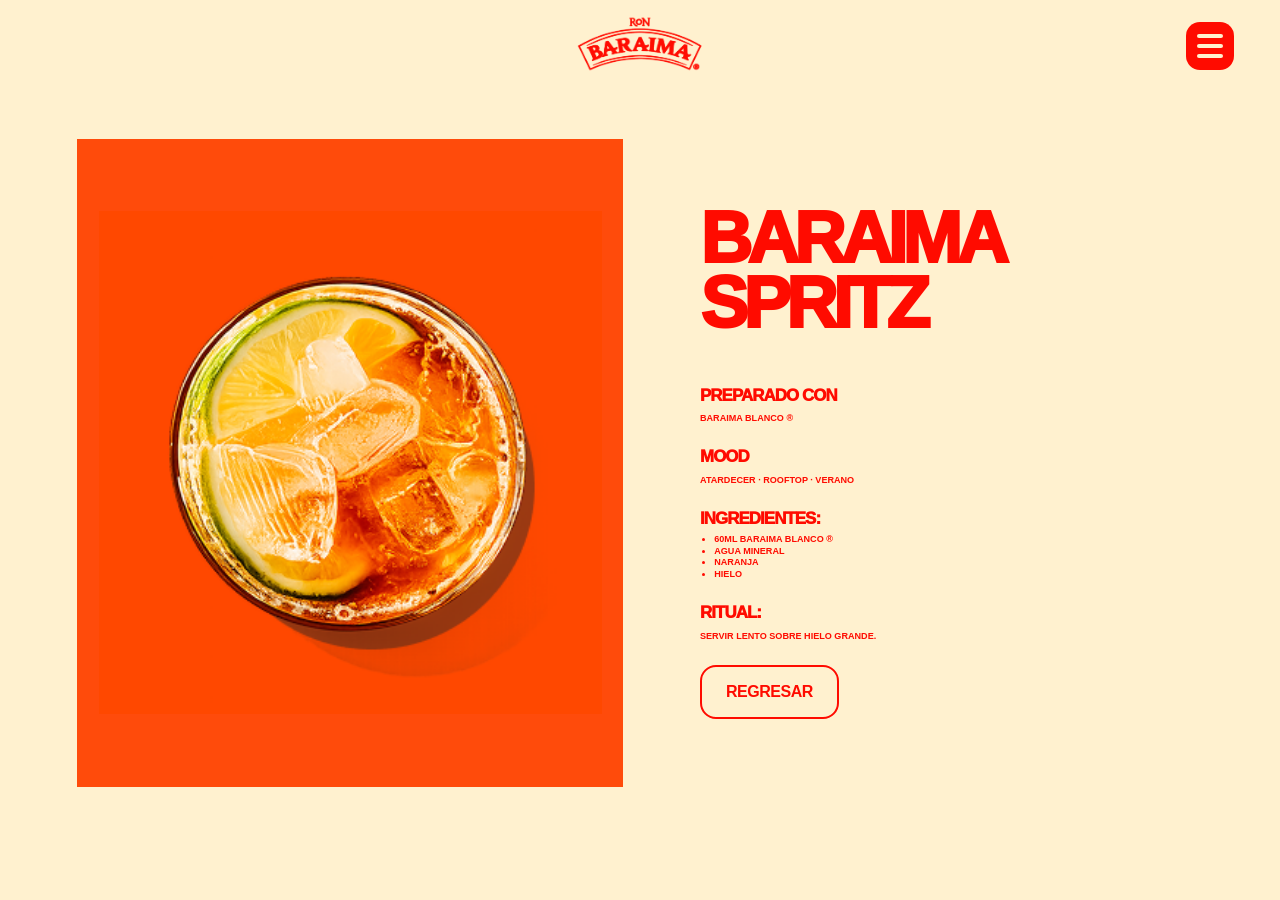
==== commit 8b6181af: "update1155" ====
--- a/recipe.html
+++ b/recipe.html
@@ -3,6 +3,10 @@
 <head>
   <meta charset="UTF-8" />
   <meta name="viewport" content="width=device-width, initial-scale=1.0" />
+  <meta name="theme-color" content="#FF0B00" />
+  <meta name="msapplication-navbutton-color" content="#FF0B00" />
+  <meta name="apple-mobile-web-app-capable" content="yes" />
+  <meta name="apple-mobile-web-app-status-bar-style" content="black-translucent" />
   <title>Baraima | Receta</title>
   <link rel="stylesheet" href="styles.css" />
 </head>
--- a/styles.css
+++ b/styles.css
@@ -8234,3 +8234,5163 @@
     inset 0 0 10px rgba(255,255,255,.22) !important;
   opacity: 1 !important;
 }
+
+
+/* V93: Contacto bubble style in red for white sections */
+.mixology-section,
+.products-section,
+.rituales-section {
+  position: relative !important;
+  overflow: hidden !important;
+  isolation: isolate !important;
+}
+
+.mixology-section > *:not(.section-bubbles),
+.products-section > *:not(.section-bubbles),
+.rituales-section > *:not(.section-bubbles) {
+  position: relative !important;
+  z-index: 2 !important;
+}
+
+.mixology-section .section-bubbles.red-style-bubbles,
+.products-section .section-bubbles.red-style-bubbles,
+.rituales-section .section-bubbles.red-style-bubbles {
+  position: absolute !important;
+  inset: 0 !important;
+  z-index: 1 !important;
+  pointer-events: none !important;
+  display: block !important;
+  overflow: hidden !important;
+  opacity: 1 !important;
+  mix-blend-mode: normal !important;
+}
+
+.mixology-section .section-bubbles.red-style-bubbles span,
+.products-section .section-bubbles.red-style-bubbles span,
+.rituales-section .section-bubbles.red-style-bubbles span {
+  position: absolute !important;
+  left: var(--x) !important;
+  bottom: -80px !important;
+  width: var(--s) !important;
+  height: var(--s) !important;
+  border-radius: 999px !important;
+  border: 2px solid rgba(255, 36, 8, .82) !important;
+  background:
+    radial-gradient(circle at 32% 26%, rgba(255, 36, 8, .70), transparent 18%),
+    rgba(255, 36, 8, .055) !important;
+  box-shadow:
+    0 0 24px rgba(255, 36, 8, .30),
+    inset 0 0 10px rgba(255, 36, 8, .16) !important;
+  opacity: 1 !important;
+  color: var(--red, #ff2408) !important;
+  filter: none !important;
+  animation: alwaysBubbleRise var(--dur, 11s) linear infinite !important;
+  animation-delay: var(--delay, 0s) !important;
+  transform-origin: center !important;
+}
+
+.mixology-section .section-bubbles.red-style-bubbles span::before,
+.products-section .section-bubbles.red-style-bubbles span::before,
+.rituales-section .section-bubbles.red-style-bubbles span::before {
+  content: "" !important;
+  position: absolute !important;
+  width: 35% !important;
+  height: 18% !important;
+  left: 15% !important;
+  top: 18% !important;
+  border-radius: 999px !important;
+  background: rgba(255, 36, 8, .88) !important;
+  transform: rotate(-42deg) !important;
+}
+
+/* V95: only red contact-style bubbles on white sections (Mixologia, Mis Rones, Rituales)
+   Hide the fixed/global white bubble layer while any light section is active,
+   so these sections show only their local red bubbles. */
+body.on-white-section > .always-bubbles,
+body.light-site-background > .always-bubbles{
+  display:none !important;
+  opacity:0 !important;
+  visibility:hidden !important;
+}
+
+.mixology-section > .section-bubbles.red-style-bubbles,
+.products-section > .section-bubbles.red-style-bubbles,
+.rituales-section > .section-bubbles.red-style-bubbles{
+  display:block !important;
+  opacity:1 !important;
+  visibility:visible !important;
+  color:#ff2408 !important;
+  border-color:#ff2408 !important;
+  pointer-events:none !important;
+  z-index:0 !important;
+}
+
+.mixology-section > .section-bubbles.red-style-bubbles span,
+.products-section > .section-bubbles.red-style-bubbles span,
+.rituales-section > .section-bubbles.red-style-bubbles span{
+  display:block !important;
+  opacity:.42 !important;
+  visibility:visible !important;
+  color:#ff2408 !important;
+  border-color:rgba(255,36,8,.55) !important;
+  background:transparent !important;
+  box-shadow:none !important;
+}
+
+.mixology-section > .section-bubbles:not(.red-style-bubbles),
+.products-section > .section-bubbles:not(.red-style-bubbles),
+.rituales-section > .section-bubbles:not(.red-style-bubbles),
+.mixology-section .bubble-field:not(.red-style-bubbles),
+.products-section .bubble-field:not(.red-style-bubbles),
+.rituales-section .bubble-field:not(.red-style-bubbles),
+.mixology-section .decor-bubbles:not(.red-style-bubbles),
+.products-section .decor-bubbles:not(.red-style-bubbles),
+.rituales-section .decor-bubbles:not(.red-style-bubbles){
+  display:none !important;
+  opacity:0 !important;
+  visibility:hidden !important;
+}
+
+.mixology-section > *:not(.section-bubbles),
+.products-section > *:not(.section-bubbles),
+.rituales-section > *:not(.section-bubbles){
+  position:relative !important;
+  z-index:1 !important;
+}
+
+/* V96: smooth scroll reveal for text and images only */
+.scroll-reveal-item{
+  opacity:0;
+  transform:translate3d(0,32px,0);
+  filter:blur(8px);
+  transition:
+    opacity 900ms cubic-bezier(.22,1,.36,1),
+    transform 900ms cubic-bezier(.22,1,.36,1),
+    filter 900ms cubic-bezier(.22,1,.36,1);
+  will-change:opacity,transform,filter;
+}
+
+.scroll-reveal-item.is-visible{
+  opacity:1;
+  transform:translate3d(0,0,0);
+  filter:blur(0);
+}
+
+@media (prefers-reduced-motion: reduce){
+  .scroll-reveal-item{
+    opacity:1;
+    transform:none;
+    filter:none;
+    transition:none;
+  }
+}
+
+
+/* V97: requested layout polish without changing bubbles/reveal */
+/* Mixologia: reduce the empty air after the process wave by pulling the content upward. */
+.mixology-section{
+  padding-top: clamp(10px, 1.6vw, 24px) !important;
+  align-content: start !important;
+}
+.mixology-header{
+  transform: translateY(-28px) !important;
+  margin-bottom: clamp(10px, 1.6vw, 22px) !important;
+}
+.mixology-cards{
+  margin-top: clamp(-10px, -1vw, 0px) !important;
+}
+
+/* Mixologia: preserve the product used under each cocktail name. */
+.mixology-card-copy p{
+  display:block !important;
+  opacity:1 !important;
+  visibility:visible !important;
+  color: rgba(43, 43, 43, .82) !important;
+}
+
+/* Mis Rones: lower the product selector so it remains readable with the rum content. */
+.products-tabs{
+  top: calc(var(--nav-height, 92px) + 46px) !important;
+  margin-top: clamp(18px, 2.4vw, 32px) !important;
+  margin-bottom: clamp(24px, 3.2vw, 44px) !important;
+}
+@media (max-width: 860px){
+  .products-tabs{
+    top: calc(var(--nav-height, 76px) + 26px) !important;
+  }
+}
+
+/* Rituales: give every note an editorial background image/texture. */
+.ritual-card-small{
+  background: transparent !important;
+  border-color: rgba(255, 11, 0, .16) !important;
+}
+.ritual-card-small::after{
+  display:block !important;
+  background: linear-gradient(180deg, rgba(0,0,0,.08) 0%, rgba(70,6,0,.72) 100%) !important;
+  opacity:.96 !important;
+}
+.ritual-img-4{
+  background:
+    radial-gradient(circle at 30% 20%, rgba(255,242,218,.58), transparent 32%),
+    linear-gradient(135deg, rgba(255,11,0,.78), rgba(120,20,8,.72)),
+    url('assets/baraima-bottle.png');
+  background-size: 120px auto, cover, 56% auto;
+  background-repeat: no-repeat;
+  background-position: 28% 22%, center, 78% 48%;
+}
+.ritual-img-5{
+  background:
+    radial-gradient(circle at 34% 25%, rgba(255,242,218,.58), transparent 34%),
+    linear-gradient(135deg, rgba(95,10,0,.74), rgba(255,11,0,.72)),
+    url('assets/mixologia-mojito.png');
+  background-size: 120px auto, cover, 66% auto;
+  background-repeat: no-repeat;
+  background-position: 36% 24%, center, 72% 38%;
+}
+.ritual-card-small .ritual-card-copy{
+  color: var(--cream) !important;
+}
+
+
+/* V98: Mixologia maqueta adjustments + faster living wave + recipe red typography */
+.process-next-wave svg{
+  top:-150px !important;
+  height:180px !important;
+  animation: processWaveDrift 2.35s ease-in-out infinite alternate !important;
+}
+.process-next-wave path{
+  fill: var(--cream, #FFF2DA) !important;
+}
+@keyframes processWaveDriftFast{
+  from{ transform:translateX(-2.8vw) scaleX(1.03); }
+  to{ transform:translateX(2.8vw) scaleX(1.08); }
+}
+.process-next-wave svg{
+  animation-name: processWaveDriftFast !important;
+}
+
+.mixology-header h2,
+.mixology-header .section-subtitle,
+.mixology-header .section-subtitle strong,
+.mixology-card-copy h3,
+.mixology-card-copy p,
+.mixology-cta,
+.mixology-scroll p{
+  color: var(--nav-red, #FF0B00) !important;
+}
+.mixology-header .section-subtitle{
+  text-transform:uppercase !important;
+  font-weight:700 !important;
+  letter-spacing:-.035em !important;
+}
+.mixology-header .section-subtitle strong{
+  font-weight:950 !important;
+}
+.mixology-card-copy p{
+  margin-top:8px !important;
+  font-size:clamp(10px,.72vw,12px) !important;
+  line-height:1.05 !important;
+  text-transform:uppercase !important;
+  font-weight:700 !important;
+  letter-spacing:-.035em !important;
+  opacity:1 !important;
+}
+.mixology-card-copy h3{
+  margin-bottom:0 !important;
+}
+
+/* Recipe page: keep main title size, make recipe typography red and 40% smaller for supporting text. */
+body.recipe-page .recipe-content h1{
+  color:var(--nav-red, #FF0B00) !important;
+}
+body.recipe-page .recipe-block h2,
+body.recipe-page .recipe-block p,
+body.recipe-page .recipe-block li{
+  color:var(--nav-red, #FF0B00) !important;
+}
+body.recipe-page .recipe-block{
+  margin-bottom:clamp(16px,1.8vw,24px) !important;
+}
+body.recipe-page .recipe-block h2{
+  font-size:clamp(13px,1.32vw,19px) !important;
+  margin-bottom:7px !important;
+  line-height:1.05 !important;
+}
+body.recipe-page .recipe-block p,
+body.recipe-page .recipe-block li{
+  font-size:clamp(9px,.71vw,11px) !important;
+  line-height:1.28 !important;
+  font-weight:700 !important;
+}
+body.recipe-page .recipe-block ul{
+  padding-left:14px !important;
+}
+
+
+/* V99: Fix mixologia initial product labels + correct swapped cocktail images. */
+.mixology-card-copy p{
+  display:block !important;
+  opacity:1 !important;
+  visibility:visible !important;
+  transform:none !important;
+  filter:none !important;
+  transition:none !important;
+}
+.mixology-card-copy p.scroll-reveal-item{
+  opacity:1 !important;
+  visibility:visible !important;
+  transform:none !important;
+  filter:none !important;
+}
+
+/* V101 REAL: Mis Rones-only layout and red wave fix from v99 stable */
+.products-section {
+  padding-bottom: 0 !important;
+  overflow: hidden !important;
+  isolation: isolate !important;
+}
+
+.products-inner {
+  z-index: 3 !important;
+}
+
+.products-content {
+  grid-template-columns: minmax(330px, 470px) minmax(300px, 1fr) !important;
+  gap: clamp(24px, 4vw, 64px) !important;
+  align-items: end !important;
+  margin-top: clamp(18px, 2.6vw, 34px) !important;
+}
+
+.products-copy {
+  max-width: 560px !important;
+  transform: translate(-86px, -34px) !important;
+  z-index: 5 !important;
+}
+
+.products-copy .products-tabs {
+  position: relative !important;
+  top: auto !important;
+  z-index: 6 !important;
+  justify-content: flex-start !important;
+  width: 100% !important;
+  max-width: 560px !important;
+  gap: clamp(24px, 3.3vw, 54px) !important;
+  margin: 0 0 clamp(28px, 3.8vw, 46px) !important;
+  padding: 0 !important;
+  background: transparent !important;
+}
+
+.products-tab {
+  font-size: clamp(13px, 1.05vw, 16px) !important;
+  white-space: nowrap !important;
+}
+
+.products-copy h3 {
+  font-size: clamp(38px, 4vw, 56px) !important;
+  line-height: .88 !important;
+  letter-spacing: .16em !important;
+  max-width: 100% !important;
+  white-space: nowrap !important;
+  overflow: visible !important;
+}
+
+.products-subtitle {
+  font-size: clamp(18px, 1.75vw, 24px) !important;
+  margin: 16px 0 26px !important;
+}
+
+.products-description {
+  font-size: clamp(13px, 1vw, 15px) !important;
+  max-width: 470px !important;
+  margin-bottom: clamp(38px, 4vw, 54px) !important;
+}
+
+.products-bottle {
+  height: clamp(650px, 82vh, 900px) !important;
+  transform: translate(-52px, 128px) rotate(0deg) !important;
+  align-items: flex-end !important;
+  z-index: 4 !important;
+}
+
+.products-bottle img {
+  max-height: 100% !important;
+  transform: none !important;
+}
+
+.products-red-wave {
+  position: absolute !important;
+  left: 50% !important;
+  bottom: -1px !important;
+  width: 100vw !important;
+  height: clamp(180px, 20vw, 260px) !important;
+  transform: translateX(-50%) !important;
+  z-index: 6 !important;
+  pointer-events: none !important;
+  overflow: hidden !important;
+}
+
+.products-red-wave svg {
+  position: absolute !important;
+  left: -4vw !important;
+  top: 0 !important;
+  width: 108vw !important;
+  height: clamp(92px, 11vw, 145px) !important;
+  display: block !important;
+  animation: productsRedWaveDrift 3.2s ease-in-out infinite alternate !important;
+}
+
+.products-red-wave path,
+.products-red-wave__body {
+  fill: var(--nav-red, #FF0B00) !important;
+  background: var(--nav-red, #FF0B00) !important;
+}
+
+.products-red-wave__body {
+  position: absolute !important;
+  left: 0 !important;
+  right: 0 !important;
+  top: clamp(78px, 9vw, 125px) !important;
+  bottom: 0 !important;
+}
+
+.stores-section {
+  margin-top: 0 !important;
+  padding-top: calc(var(--nav-height, 92px) + 18px) !important;
+}
+
+@keyframes productsRedWaveDrift {
+  0% { transform: translateX(-2.2vw) scaleX(1.02); }
+  100% { transform: translateX(2.2vw) scaleX(1.02); }
+}
+
+@media (max-width: 980px) {
+  .products-copy {
+    transform: translate(-40px, -22px) !important;
+  }
+
+  .products-bottle {
+    transform: translate(-22px, 116px) rotate(0deg) !important;
+  }
+}
+
+@media (max-width: 860px) {
+  .products-content {
+    grid-template-columns: 1fr !important;
+    text-align: center !important;
+    align-items: center !important;
+  }
+
+  .products-copy {
+    transform: none !important;
+    margin: 0 auto !important;
+  }
+
+  .products-copy .products-tabs {
+    justify-content: center !important;
+    flex-wrap: wrap !important;
+    gap: 16px 26px !important;
+  }
+
+  .products-bottle {
+    height: clamp(520px, 72vh, 720px) !important;
+    transform: translateY(112px) rotate(0deg) !important;
+  }
+
+  .products-copy h3 {
+    white-space: normal !important;
+    letter-spacing: .1em !important;
+  }
+}
+
+/* V102: Mis Rones selector/title/bottle micro-adjustments
+   Scope: products section only. Keeps previous blocks untouched. */
+.products-section .products-copy{
+  transform: translate(-86px, -34px) !important;
+}
+
+.products-section .products-copy .products-tabs{
+  order: 0 !important;
+  display: flex !important;
+  position: relative !important;
+  top: auto !important;
+  z-index: 8 !important;
+  margin: 0 0 clamp(14px, 2vw, 24px) !important;
+  padding: 0 !important;
+  background: transparent !important;
+  justify-content: flex-start !important;
+  align-items: center !important;
+}
+
+.products-section .products-copy h3{
+  margin-top: 0 !important;
+  font-size: clamp(34px, 3.55vw, 50px) !important;
+  line-height: .9 !important;
+  letter-spacing: .12em !important;
+  white-space: nowrap !important;
+}
+
+.products-section .products-subtitle{
+  font-size: clamp(17px, 1.55vw, 22px) !important;
+}
+
+.products-section .products-bottle{
+  transform: translate(-22px, 153px) rotate(0deg) !important;
+}
+
+@media (max-width: 980px){
+  .products-section .products-copy{
+    transform: translate(-36px, -22px) !important;
+  }
+  .products-section .products-bottle{
+    transform: translate(0, 141px) rotate(0deg) !important;
+  }
+}
+
+@media (max-width: 860px){
+  .products-section .products-copy{
+    transform: none !important;
+  }
+  .products-section .products-copy .products-tabs{
+    justify-content: center !important;
+    margin-bottom: 18px !important;
+  }
+  .products-section .products-bottle{
+    transform: translateY(137px) rotate(0deg) !important;
+  }
+}
+
+/* V103: Mis Rones selector placed exactly above the product title, following PRODUCTS.pdf.
+   Scoped only to the products section to avoid affecting previous blocks. */
+.products-section .products-header .section-subtitle{
+  color: rgba(255, 11, 0, .72) !important;
+  width: min(520px, 92vw) !important;
+  margin-top: 22px !important;
+}
+
+.products-section .products-content{
+  grid-template-columns: minmax(300px, 520px) minmax(300px, 460px) !important;
+  gap: clamp(28px, 5vw, 76px) !important;
+  align-items: end !important;
+  justify-content: center !important;
+  margin-top: clamp(18px, 2.4vw, 32px) !important;
+}
+
+.products-section .products-copy{
+  grid-column: 1 !important;
+  grid-row: 1 !important;
+  display: flex !important;
+  flex-direction: column !important;
+  align-items: flex-start !important;
+  max-width: 530px !important;
+  transform: translate(-10px, -26px) !important;
+  z-index: 8 !important;
+}
+
+.products-section .products-copy .products-tabs{
+  order: -1 !important;
+  display: flex !important;
+  visibility: visible !important;
+  opacity: 1 !important;
+  position: static !important;
+  transform: none !important;
+  width: 100% !important;
+  max-width: 530px !important;
+  justify-content: flex-start !important;
+  align-items: center !important;
+  gap: clamp(30px, 4.2vw, 64px) !important;
+  margin: 0 0 clamp(26px, 3.1vw, 42px) !important;
+  padding: 0 !important;
+  pointer-events: auto !important;
+  z-index: 10 !important;
+}
+
+.products-section .products-tab{
+  display: inline-flex !important;
+  visibility: visible !important;
+  opacity: 1 !important;
+  color: rgba(255, 11, 0, .36) !important;
+  font-size: clamp(13px, 1.05vw, 16px) !important;
+  line-height: 1 !important;
+  white-space: nowrap !important;
+  padding: 10px 0 !important;
+}
+
+.products-section .products-tab.is-active{
+  color: var(--nav-red, #FF0B00) !important;
+}
+
+.products-section .products-copy h3{
+  order: 0 !important;
+  margin: 0 !important;
+  font-size: clamp(42px, 4.45vw, 64px) !important;
+  line-height: .88 !important;
+  letter-spacing: .16em !important;
+  max-width: 100% !important;
+  white-space: nowrap !important;
+}
+
+.products-section .products-subtitle{
+  order: 1 !important;
+  font-size: clamp(17px, 1.45vw, 22px) !important;
+  margin: 16px 0 24px !important;
+}
+
+.products-section .products-description{
+  order: 2 !important;
+  font-size: clamp(12px, .92vw, 14px) !important;
+  max-width: 470px !important;
+  margin-bottom: clamp(34px, 4vw, 52px) !important;
+}
+
+.products-section .products-cta{
+  order: 3 !important;
+}
+
+.products-section .products-bottle{
+  grid-column: 2 !important;
+  grid-row: 1 !important;
+  height: clamp(660px, 84vh, 920px) !important;
+  transform: translate(-42px, 158px) rotate(0deg) !important;
+  align-items: flex-end !important;
+  justify-content: center !important;
+  z-index: 5 !important;
+}
+
+.products-section .products-red-wave{
+  left: 50% !important;
+  width: 100vw !important;
+  transform: translateX(-50%) !important;
+  bottom: -1px !important;
+  z-index: 7 !important;
+}
+
+.products-section + .stores-section,
+.products-section + section{
+  margin-top: 0 !important;
+}
+
+@media (max-width: 980px){
+  .products-section .products-copy{
+    transform: translate(0, -18px) !important;
+  }
+  .products-section .products-bottle{
+    transform: translate(-16px, 148px) rotate(0deg) !important;
+  }
+}
+
+@media (max-width: 860px){
+  .products-section .products-content{
+    grid-template-columns: 1fr !important;
+  }
+  .products-section .products-copy,
+  .products-section .products-bottle{
+    grid-column: 1 !important;
+  }
+  .products-section .products-copy{
+    grid-row: 1 !important;
+    align-items: center !important;
+    text-align: center !important;
+    transform: none !important;
+    margin: 0 auto !important;
+  }
+  .products-section .products-copy .products-tabs{
+    justify-content: center !important;
+    flex-wrap: wrap !important;
+    gap: 16px 24px !important;
+    margin-bottom: 20px !important;
+  }
+  .products-section .products-bottle{
+    grid-row: 2 !important;
+    height: clamp(520px, 72vh, 720px) !important;
+    transform: translateY(138px) rotate(0deg) !important;
+  }
+  .products-section .products-copy h3{
+    white-space: normal !important;
+    letter-spacing: .1em !important;
+  }
+}
+
+
+/* V104 REAL: selector de ron visible arriba del nombre del producto (solo Mis Rones). */
+.products-section .products-copy{
+  display:flex !important;
+  flex-direction:column !important;
+}
+.products-section .products-copy .products-tabs,
+.products-section .products-copy .products-selector-menu{
+  order:-10 !important;
+  display:flex !important;
+  visibility:visible !important;
+  opacity:1 !important;
+  position:relative !important;
+  top:auto !important;
+  left:auto !important;
+  right:auto !important;
+  bottom:auto !important;
+  transform:none !important;
+  width:100% !important;
+  max-width:560px !important;
+  justify-content:flex-start !important;
+  align-items:center !important;
+  gap:clamp(34px,4.6vw,72px) !important;
+  margin:0 0 clamp(24px,3vw,38px) 0 !important;
+  padding:0 !important;
+  z-index:50 !important;
+  pointer-events:auto !important;
+  filter:none !important;
+}
+.products-section .products-copy .products-tab{
+  display:inline-flex !important;
+  visibility:visible !important;
+  opacity:1 !important;
+  transform:none !important;
+  filter:none !important;
+  position:relative !important;
+  z-index:51 !important;
+  pointer-events:auto !important;
+  border:0 !important;
+  background:transparent !important;
+  color:rgba(255,11,0,.38) !important;
+  font-size:clamp(13px,1.05vw,16px) !important;
+  font-weight:500 !important;
+  line-height:1 !important;
+  white-space:nowrap !important;
+  padding:10px 0 !important;
+}
+.products-section .products-copy .products-tab.is-active{
+  color:#ff0b00 !important;
+}
+.products-section .products-copy .products-tab.is-active::after{
+  content:"" !important;
+  position:absolute !important;
+  left:50% !important;
+  bottom:0 !important;
+  width:56px !important;
+  height:2px !important;
+  transform:translateX(-50%) !important;
+  background:#ff0b00 !important;
+  border-radius:999px !important;
+}
+.products-section .products-copy h3{
+  order:0 !important;
+}
+@media (max-width:860px){
+  .products-section .products-copy .products-tabs,
+  .products-section .products-copy .products-selector-menu{
+    justify-content:center !important;
+    flex-wrap:wrap !important;
+    gap:16px 24px !important;
+  }
+}
+
+
+/* V105 REAL: Mis Rones vertical rhythm + faster 4-crest red waves.
+   Solo toca el bloque Mis Rones. */
+.products-section .products-content{
+  margin-top: clamp(2px, .8vw, 12px) !important;
+  align-items: end !important;
+}
+.products-section .products-copy{
+  transform: translate(-10px, -82px) !important;
+}
+.products-section .products-bottle{
+  height: clamp(700px, 88vh, 980px) !important;
+  transform: translate(-62px, 108px) rotate(0deg) !important;
+  z-index: 6 !important;
+}
+.products-section .products-bottle img{
+  max-height: 100% !important;
+}
+.products-section .products-copy h3{
+  font-size: clamp(38px, 4.05vw, 58px) !important;
+}
+.products-section .products-subtitle{
+  font-size: clamp(16px, 1.35vw, 20px) !important;
+}
+.products-section .products-red-wave{
+  left: 50% !important;
+  width: 100vw !important;
+  height: clamp(230px, 22vw, 310px) !important;
+  bottom: -2px !important;
+  transform: translateX(-50%) !important;
+  overflow: hidden !important;
+  z-index: 8 !important;
+}
+.products-section .products-red-wave svg,
+.products-section .products-red-wave__svg{
+  position: absolute !important;
+  left: -8vw !important;
+  top: 0 !important;
+  width: 116vw !important;
+  height: clamp(118px, 12vw, 170px) !important;
+  display: block !important;
+  overflow: visible !important;
+  fill: #ff0b00 !important;
+}
+.products-section .products-red-wave__svg--back{
+  opacity: .72 !important;
+  animation: productsRedWaveFastBack 2.05s ease-in-out infinite alternate !important;
+}
+.products-section .products-red-wave__svg--front{
+  top: clamp(10px, 1.1vw, 16px) !important;
+  opacity: 1 !important;
+  animation: productsRedWaveFastFront 1.65s ease-in-out infinite alternate-reverse !important;
+}
+.products-section .products-red-wave path,
+.products-section .products-red-wave__body{
+  fill: #ff0b00 !important;
+  background: #ff0b00 !important;
+}
+.products-section .products-red-wave__body{
+  position: absolute !important;
+  left: 0 !important;
+  right: 0 !important;
+  top: clamp(106px, 10.6vw, 150px) !important;
+  bottom: 0 !important;
+}
+.products-section + .stores-section,
+.products-section + section{
+  margin-top: 0 !important;
+}
+@keyframes productsRedWaveFastFront{
+  0%{ transform: translateX(-3.2vw) scaleX(1.03); }
+  100%{ transform: translateX(3.2vw) scaleX(1.03); }
+}
+@keyframes productsRedWaveFastBack{
+  0%{ transform: translateX(2.4vw) scaleX(1.02); }
+  100%{ transform: translateX(-2.4vw) scaleX(1.02); }
+}
+@media (max-width: 980px){
+  .products-section .products-copy{
+    transform: translate(0, -54px) !important;
+  }
+  .products-section .products-bottle{
+    transform: translate(-30px, 104px) rotate(0deg) !important;
+  }
+}
+@media (max-width: 860px){
+  .products-section .products-content{
+    margin-top: 16px !important;
+  }
+  .products-section .products-copy{
+    transform: none !important;
+  }
+  .products-section .products-bottle{
+    height: clamp(540px, 72vh, 760px) !important;
+    transform: translateY(102px) rotate(0deg) !important;
+  }
+}
+
+/* V106 REAL: subir la ola roja de Mis Rones para cubrir 1/3 inferior de la botella.
+   Solo modifica la altura/posición de la ola y mantiene el resto del bloque intacto. */
+.products-section .products-red-wave{
+  height: clamp(330px, 30vw, 430px) !important;
+  bottom: -2px !important;
+  z-index: 9 !important;
+}
+.products-section .products-red-wave svg,
+.products-section .products-red-wave__svg{
+  height: clamp(150px, 15vw, 210px) !important;
+}
+.products-section .products-red-wave__svg--front{
+  top: 0 !important;
+}
+.products-section .products-red-wave__svg--back{
+  top: clamp(18px, 1.7vw, 26px) !important;
+}
+.products-section .products-red-wave__body{
+  top: clamp(122px, 12vw, 172px) !important;
+}
+.products-section .products-bottle{
+  z-index: 6 !important;
+}
+@media (max-width: 860px){
+  .products-section .products-red-wave{
+    height: clamp(300px, 42vw, 390px) !important;
+  }
+}
+
+/* V107 REAL: Mis Rones wave higher over bottle.
+   Raises the red sea so it covers roughly the lower third of the bottle.
+   Scoped only to Mis Rones. */
+.products-section .products-red-wave{
+  height: clamp(430px, 39vw, 560px) !important;
+  bottom: -2px !important;
+  z-index: 14 !important;
+}
+.products-section .products-red-wave svg,
+.products-section .products-red-wave__svg{
+  height: clamp(180px, 17vw, 245px) !important;
+  left: -10vw !important;
+  width: 120vw !important;
+}
+.products-section .products-red-wave__svg--front{
+  top: 0 !important;
+  z-index: 3 !important;
+}
+.products-section .products-red-wave__svg--back{
+  top: clamp(34px, 3.2vw, 48px) !important;
+  z-index: 2 !important;
+}
+.products-section .products-red-wave__body{
+  top: clamp(148px, 14vw, 208px) !important;
+  z-index: 4 !important;
+}
+.products-section .products-bottle{
+  z-index: 7 !important;
+}
+.products-section .products-copy,
+.products-section .products-header{
+  z-index: 16 !important;
+}
+@media (max-width: 860px){
+  .products-section .products-red-wave{
+    height: clamp(390px, 58vw, 520px) !important;
+  }
+  .products-section .products-red-wave__body{
+    top: clamp(135px, 22vw, 190px) !important;
+  }
+}
+
+/* V108 REAL: Mis Rones liquid blend from 3.pdf.
+   Final scoped override: red wave rises in front of the bottle and the lower bottle softly fades into it. */
+.products-section{
+  overflow:hidden !important;
+}
+.products-section .products-content{
+  position:relative !important;
+  z-index:10 !important;
+}
+.products-section .products-bottle{
+  position:relative !important;
+  z-index:12 !important;
+  transform: translate(-62px, 116px) rotate(0deg) !important;
+}
+.products-section .products-bottle img{
+  position:relative !important;
+  z-index:1 !important;
+  -webkit-mask-image: linear-gradient(to bottom, #000 0%, #000 66%, rgba(0,0,0,.82) 74%, rgba(0,0,0,.38) 83%, rgba(0,0,0,0) 94%);
+  mask-image: linear-gradient(to bottom, #000 0%, #000 66%, rgba(0,0,0,.82) 74%, rgba(0,0,0,.38) 83%, rgba(0,0,0,0) 94%);
+}
+.products-section .products-red-wave{
+  height: clamp(500px, 45vw, 650px) !important;
+  bottom: -2px !important;
+  z-index:15 !important;
+  overflow:hidden !important;
+}
+.products-section .products-red-wave svg,
+.products-section .products-red-wave__svg{
+  left:-12vw !important;
+  width:124vw !important;
+  height: clamp(190px, 18vw, 260px) !important;
+}
+.products-section .products-red-wave__svg--front{
+  top:0 !important;
+  z-index:5 !important;
+  opacity:.96 !important;
+  animation: productsRedWaveFastFront 1.55s ease-in-out infinite alternate-reverse !important;
+}
+.products-section .products-red-wave__svg--back{
+  top:clamp(42px, 4vw, 60px) !important;
+  z-index:4 !important;
+  opacity:.76 !important;
+  animation: productsRedWaveFastBack 1.9s ease-in-out infinite alternate !important;
+}
+.products-section .products-red-wave__body{
+  top: clamp(154px, 14.4vw, 214px) !important;
+  z-index:6 !important;
+}
+.products-section .products-header,
+.products-section .products-copy{
+  position:relative !important;
+  z-index:22 !important;
+}
+.products-section + .stores-section,
+.products-section + section{
+  margin-top:0 !important;
+}
+@media (max-width: 980px){
+  .products-section .products-bottle{
+    transform: translate(-28px, 112px) rotate(0deg) !important;
+  }
+  .products-section .products-red-wave{
+    height: clamp(450px, 55vw, 590px) !important;
+  }
+}
+@media (max-width: 860px){
+  .products-section .products-bottle{
+    transform: translateY(120px) rotate(0deg) !important;
+  }
+  .products-section .products-red-wave{
+    height: clamp(430px, 70vw, 560px) !important;
+  }
+  .products-section .products-red-wave__body{
+    top: clamp(142px, 24vw, 205px) !important;
+  }
+}
+
+/* V109 REAL: Mis Rones text group alignment.
+   Move only the product text group 100px to the right and keep it 60px below the section subtitle. */
+.products-section .products-content{
+  margin-top:60px !important;
+}
+.products-section .products-copy{
+  transform:translate(90px, 0) !important;
+}
+@media (max-width:980px){
+  .products-section .products-content{
+    margin-top:42px !important;
+  }
+  .products-section .products-copy{
+    transform:translate(34px, 0) !important;
+  }
+}
+@media (max-width:860px){
+  .products-section .products-content{
+    margin-top:34px !important;
+  }
+  .products-section .products-copy{
+    transform:none !important;
+  }
+}
+
+/* V110: prueba visual Rituales en fondo rojo con bloques blancos */
+.rituales-section{
+  background: var(--nav-red, #FF0B00) !important;
+  color: var(--cream, #fff2da) !important;
+}
+.rituales-header h2{
+  color: var(--cream, #fff2da) !important;
+}
+.rituales-header p{
+  color: rgba(255,242,218,.78) !important;
+}
+.rituales-section > .section-bubbles.red-style-bubbles{
+  display:none !important;
+  opacity:0 !important;
+  visibility:hidden !important;
+}
+.rituales-section > .section-bubbles.history-style-bubbles,
+.rituales-section > .section-bubbles:not(.red-style-bubbles){
+  display:block !important;
+  opacity:1 !important;
+  visibility:visible !important;
+}
+.rituales-section .ritual-card,
+.rituales-section .ritual-card-small,
+.rituales-section .ritual-card-featured{
+  background: rgba(255, 242, 218, .96) !important;
+  border: 1px solid rgba(255, 242, 218, .55) !important;
+  color: var(--nav-red, #FF0B00) !important;
+  box-shadow: 0 20px 50px rgba(74, 0, 0, .18) !important;
+}
+.rituales-section .ritual-card-copy,
+.rituales-section .ritual-card-small .ritual-card-copy{
+  color: var(--nav-red, #FF0B00) !important;
+}
+.rituales-section .ritual-card-copy p,
+.rituales-section .ritual-card-copy span{
+  color: rgba(255, 11, 0, .72) !important;
+  opacity: 1 !important;
+}
+.rituales-section .ritual-card::after{
+  background: linear-gradient(180deg, rgba(255,242,218,.18) 8%, rgba(255,242,218,.92) 100%) !important;
+  opacity: 1 !important;
+}
+.rituales-section .ritual-card-small::after{
+  display:block !important;
+  background: linear-gradient(180deg, rgba(255,242,218,.12) 0%, rgba(255,242,218,.96) 100%) !important;
+}
+.rituales-section .rituales-cta{
+  background: var(--cream, #fff2da) !important;
+  color: var(--nav-red, #FF0B00) !important;
+  border-color: rgba(255,242,218,.72) !important;
+}
+
+/* V111: Navbar roja al entrar a la ola roja de Mis Rones y al bloque Rituales */
+body.nav-red-active .topbar .logo {
+  filter: none !important;
+  opacity: 1 !important;
+  visibility: visible !important;
+}
+
+body.nav-red-active #menuButton.menu,
+body.nav-red-active .menu#menuButton {
+  background: var(--nav-red, #FF0B00) !important;
+  border-color: var(--nav-red, #FF0B00) !important;
+}
+
+body.nav-red-active #menuButton.menu span,
+body.nav-red-active .menu#menuButton span {
+  background: var(--cream, #F8EBCF) !important;
+}
+
+body.nav-red-active .scroll,
+body.nav-red-active .scroll p {
+  color: var(--nav-red, #FF0B00) !important;
+}
+
+body.nav-red-active .scroll span {
+  background: var(--nav-red, #FF0B00) !important;
+}
+
+
+/* V112 FIX: Rituales keeps navbar red, overriding the white-section UI rules. */
+body.nav-red-active > .topbar,
+body.nav-red-active.light-site-background > .topbar,
+body.nav-red-active.on-white-section > .topbar,
+body.nav-red-active.recipe-page > .topbar {
+  background: var(--nav-red, #FF0B00) !important;
+}
+
+body.nav-red-active .topbar .logo {
+  opacity: 1 !important;
+  visibility: visible !important;
+  filter: none !important;
+}
+
+body.nav-red-active #menuButton.menu,
+body.nav-red-active .menu#menuButton {
+  background: transparent !important;
+  border-color: var(--cream, #F8EBCF) !important;
+}
+
+body.nav-red-active #menuButton.menu span,
+body.nav-red-active .menu#menuButton span {
+  background: var(--cream, #F8EBCF) !important;
+}
+
+/* V114 REAL: logo blanco forzado cuando la navbar esta roja.
+   Este override va al final para ganar contra reglas de secciones claras/rituales. */
+body.nav-red-active > .topbar .logo,
+body.nav-red-active .topbar .logo,
+body.nav-red-active.light-site-background > .topbar .logo,
+body.nav-red-active.on-white-section > .topbar .logo,
+body.nav-red-active.recipe-page > .topbar .logo {
+  content: url('assets/logo-white.png') !important;
+  opacity: 1 !important;
+  visibility: visible !important;
+  filter: none !important;
+  display: block !important;
+}
+
+body.nav-red-active > .topbar,
+body.nav-red-active.light-site-background > .topbar,
+body.nav-red-active.on-white-section > .topbar,
+body.nav-red-active.recipe-page > .topbar {
+  background: var(--nav-red, #FF0B00) !important;
+}
+
+/* V117: Cubaraima can product visual.
+   The can is intentionally 2/3 the visual height of the bottle products. */
+.products-section .products-bottle.is-can{
+  height: clamp(430px, 58vh, 650px) !important;
+  transform: translate(-34px, 70px) rotate(0deg) !important;
+  align-items: flex-end !important;
+}
+.products-section .products-bottle.is-can img{
+  max-height: 100% !important;
+  width: auto !important;
+  max-width: min(82%, 390px) !important;
+  object-fit: contain !important;
+  -webkit-mask-image: linear-gradient(to bottom, #000 0%, #000 70%, rgba(0,0,0,.82) 78%, rgba(0,0,0,.4) 88%, rgba(0,0,0,0) 96%) !important;
+  mask-image: linear-gradient(to bottom, #000 0%, #000 70%, rgba(0,0,0,.82) 78%, rgba(0,0,0,.4) 88%, rgba(0,0,0,0) 96%) !important;
+}
+@media (max-width: 980px){
+  .products-section .products-bottle.is-can{
+    height: clamp(360px, 48vh, 520px) !important;
+    transform: translate(-16px, 68px) rotate(0deg) !important;
+  }
+}
+@media (max-width: 860px){
+  .products-section .products-bottle.is-can{
+    height: clamp(330px, 46vh, 480px) !important;
+    transform: translateY(72px) rotate(0deg) !important;
+  }
+}
+
+
+/* V120 REAL: Añejo visual size matches Cubaraima can.
+   Keeps the fade image, but prevents the angled bottle from occupying the full bottle layout. */
+.products-section .products-bottle.is-anejo{
+  height: clamp(430px, 58vh, 650px) !important;
+  transform: translate(-34px, 70px) rotate(0deg) !important;
+  align-items: flex-end !important;
+}
+.products-section .products-bottle.is-anejo img{
+  max-height: 100% !important;
+  width: auto !important;
+  max-width: min(82%, 390px) !important;
+  object-fit: contain !important;
+  -webkit-mask-image: none !important;
+  mask-image: none !important;
+}
+@media (max-width: 980px){
+  .products-section .products-bottle.is-anejo{
+    height: clamp(360px, 48vh, 520px) !important;
+    transform: translate(-16px, 68px) rotate(0deg) !important;
+  }
+}
+@media (max-width: 860px){
+  .products-section .products-bottle.is-anejo{
+    height: clamp(330px, 46vh, 480px) !important;
+    transform: translateY(72px) rotate(0deg) !important;
+  }
+}
+
+/* V121: Añejo image blend fix.
+   The angled Añejo render has a hard lower crop; this local cream fade hides the crop
+   without changing the red wave layer or the product sizing. */
+.products-section .products-bottle.is-anejo::after{
+  content:"";
+  position:absolute;
+  left:50%;
+  bottom:-2px;
+  width:min(90%, 430px);
+  height:34%;
+  transform:translateX(-50%);
+  pointer-events:none;
+  z-index:3;
+  background:linear-gradient(
+    to bottom,
+    rgba(248,235,207,0) 0%,
+    rgba(248,235,207,.48) 28%,
+    rgba(248,235,207,.88) 58%,
+    #F8EBCF 100%
+  );
+}
+.products-section .products-bottle.is-anejo img{
+  z-index:2 !important;
+}
+@media (max-width: 860px){
+  .products-section .products-bottle.is-anejo::after{
+    width:min(92%, 360px);
+    height:36%;
+  }
+}
+
+/* V122 REAL: Añejo follows PRODUCTS2.pdf reference.
+   Small visual on the right, above the red wave, with a cream fade that hides the crop. */
+.products-section .products-bottle.is-anejo{
+  height: clamp(300px, 40vh, 470px) !important;
+  transform: translate(42px, -6px) rotate(0deg) !important;
+  align-items: flex-end !important;
+  justify-content: center !important;
+  z-index: 18 !important;
+}
+.products-section .products-bottle.is-anejo img{
+  max-height: 100% !important;
+  width: auto !important;
+  max-width: min(88%, 360px) !important;
+  object-fit: contain !important;
+  -webkit-mask-image: linear-gradient(to bottom, #000 0%, #000 60%, rgba(0,0,0,.9) 68%, rgba(0,0,0,.52) 78%, rgba(0,0,0,.12) 90%, rgba(0,0,0,0) 100%) !important;
+  mask-image: linear-gradient(to bottom, #000 0%, #000 60%, rgba(0,0,0,.9) 68%, rgba(0,0,0,.52) 78%, rgba(0,0,0,.12) 90%, rgba(0,0,0,0) 100%) !important;
+  filter: drop-shadow(0 22px 28px rgba(80, 20, 10, .16)) !important;
+}
+.products-section .products-bottle.is-anejo::after{
+  content:"" !important;
+  position:absolute !important;
+  left:50% !important;
+  bottom:-1px !important;
+  width:min(95%, 390px) !important;
+  height:44% !important;
+  transform:translateX(-50%) !important;
+  pointer-events:none !important;
+  z-index:4 !important;
+  background:linear-gradient(
+    to bottom,
+    rgba(248,235,207,0) 0%,
+    rgba(248,235,207,.18) 20%,
+    rgba(248,235,207,.58) 48%,
+    rgba(248,235,207,.94) 78%,
+    #F8EBCF 100%
+  ) !important;
+}
+@media (max-width: 980px){
+  .products-section .products-bottle.is-anejo{
+    height: clamp(270px, 34vh, 400px) !important;
+    transform: translate(16px, 4px) rotate(0deg) !important;
+  }
+}
+@media (max-width: 860px){
+  .products-section .products-bottle.is-anejo{
+    height: clamp(250px, 36vh, 360px) !important;
+    transform: translateY(22px) rotate(0deg) !important;
+  }
+  .products-section .products-bottle.is-anejo::after{
+    width:min(92%, 320px) !important;
+    height:46% !important;
+  }
+}
+
+/* V123 REAL: Añejo uses the user-provided fade render.
+   Keep the product small like the Cubaraima can and let the baked cream fade blend with the Mis Rones bone background. */
+.products-section .products-bottle.is-anejo img{
+  max-height:100% !important;
+  width:auto !important;
+  max-width:min(88%, 390px) !important;
+  object-fit:contain !important;
+  -webkit-mask-image:none !important;
+  mask-image:none !important;
+  filter:drop-shadow(0 22px 28px rgba(80,20,10,.12)) !important;
+}
+.products-section .products-bottle.is-anejo::after{
+  display:none !important;
+  content:none !important;
+}
+
+/* V126: Mis Rones product cards redesign.
+   Replaces the single product selector layout with three premium product cards. */
+.products-section{
+  min-height:auto !important;
+  padding:clamp(96px, 9vw, 138px) 6vw clamp(148px, 13vw, 210px) !important;
+  background:
+    radial-gradient(circle at 72% 18%, rgba(255,255,255,.56), transparent 34%),
+    radial-gradient(circle at 18% 70%, rgba(255,208,147,.24), transparent 32%),
+    linear-gradient(180deg, #f8ebcf 0%, #fff1d8 46%, #f8ebcf 100%) !important;
+}
+.products-section .products-inner{
+  width:min(1260px, 94vw) !important;
+  position:relative !important;
+  z-index:20 !important;
+}
+.products-section .products-header{
+  margin-bottom:clamp(36px, 4vw, 58px) !important;
+}
+.products-section .products-header h2{
+  color:#ff0b00 !important;
+  font-size:clamp(42px, 5.2vw, 78px) !important;
+  line-height:.9 !important;
+  letter-spacing:.015em !important;
+}
+.products-section .products-header .section-subtitle{
+  color:rgba(255,11,0,.7) !important;
+  margin:clamp(18px, 2vw, 26px) auto 0 !important;
+  max-width:620px !important;
+}
+.products-section .products-content,
+.products-section .products-bottle,
+.products-section .products-copy{
+  display:none !important;
+}
+.products-section .products-red-wave{
+  height:clamp(120px, 12vw, 170px) !important;
+  z-index:8 !important;
+  opacity:1 !important;
+}
+.products-section .products-red-wave svg,
+.products-section .products-red-wave__svg{
+  height:clamp(92px, 9vw, 130px) !important;
+}
+.products-section .products-red-wave__body{
+  top:clamp(82px, 8vw, 116px) !important;
+}
+.rum-card-grid{
+  display:grid;
+  grid-template-columns:repeat(3, minmax(0, 1fr));
+  gap:clamp(18px, 2vw, 28px);
+  align-items:stretch;
+}
+.rum-product-card{
+  position:relative;
+  min-height:clamp(330px, 34vw, 430px);
+  display:grid;
+  grid-template-columns:42% 58%;
+  align-items:end;
+  overflow:hidden;
+  border-radius:30px;
+  background:linear-gradient(145deg, rgba(255,247,232,.92), rgba(255,239,207,.82));
+  border:1px solid rgba(255,11,0,.12);
+  box-shadow:0 22px 55px rgba(95,38,0,.14);
+  isolation:isolate;
+}
+.rum-product-card::before{
+  content:"";
+  position:absolute;
+  inset:0;
+  background:
+    radial-gradient(circle at 30% 22%, rgba(255,255,255,.62), transparent 28%),
+    radial-gradient(circle at 86% 88%, rgba(255,11,0,.06), transparent 34%);
+  z-index:-2;
+}
+.rum-product-card::after{
+  content:"✧";
+  position:absolute;
+  top:34px;
+  right:42px;
+  color:rgba(255,11,0,.22);
+  font-size:42px;
+  line-height:1;
+}
+.rum-product-card.is-featured{
+  border-color:rgba(255,11,0,.72);
+  box-shadow:0 26px 70px rgba(255,11,0,.12), 0 22px 55px rgba(95,38,0,.14);
+}
+.rum-product-card__image{
+  align-self:end;
+  height:100%;
+  display:flex;
+  align-items:flex-end;
+  justify-content:center;
+  padding:22px 0 0 18px;
+  transform:translateY(12px);
+}
+.rum-product-card__image img{
+  max-height:clamp(300px, 31vw, 410px);
+  max-width:118%;
+  width:auto;
+  object-fit:contain;
+  filter:drop-shadow(0 18px 16px rgba(77,38,0,.12));
+}
+.rum-product-card--anejo .rum-product-card__image img{
+  max-height:clamp(250px, 25vw, 340px);
+  transform:translate(4px, 8px);
+  filter:none;
+}
+.rum-product-card__image--can img{
+  max-height:clamp(220px, 22vw, 305px);
+  transform:translateY(-8px);
+}
+.rum-product-card__copy{
+  align-self:center;
+  padding:clamp(28px, 3vw, 42px) clamp(22px, 2.5vw, 34px) clamp(28px, 3vw, 42px) 8px;
+  color:#3b160d;
+}
+.rum-product-card__eyebrow{
+  display:block;
+  color:#ff0b00;
+  font:800 12px/1 var(--sans, Arial, sans-serif);
+  letter-spacing:.12em;
+  margin-bottom:12px;
+}
+.rum-product-card h3{
+  color:#3a160d;
+  font-family:var(--serif, Georgia, serif);
+  font-size:clamp(29px, 3.1vw, 44px);
+  line-height:.94;
+  margin:0;
+  letter-spacing:.035em;
+}
+.rum-product-card--anejo h3{
+  color:#ff0b00;
+}
+.rum-product-card__rule{
+  display:block;
+  width:52px;
+  height:3px;
+  border-radius:999px;
+  background:#ff0b00;
+  margin:18px 0 22px;
+}
+.rum-product-card__tagline{
+  color:rgba(58,22,13,.76);
+  font:600 clamp(14px, 1.15vw, 17px)/1.45 var(--sans, Arial, sans-serif);
+  margin:0 0 24px;
+  max-width:260px;
+}
+.rum-product-card__icons{
+  display:flex;
+  gap:12px;
+  margin-bottom:24px;
+}
+.rum-product-card__icons span{
+  width:42px;
+  height:42px;
+  display:grid;
+  place-items:center;
+  border-radius:50%;
+  background:rgba(255,11,0,.08);
+  color:#ff0b00;
+  font-weight:800;
+  font-size:20px;
+}
+.rum-product-card a{
+  display:inline-flex;
+  align-items:center;
+  justify-content:center;
+  min-width:150px;
+  height:48px;
+  border-radius:999px;
+  border:2px solid #ff0b00;
+  color:#ff0b00;
+  background:transparent;
+  font:800 13px/1 var(--sans, Arial, sans-serif);
+  letter-spacing:.04em;
+  text-decoration:none;
+  transition:transform .25s ease, background .25s ease, color .25s ease;
+}
+.rum-product-card.is-featured a,
+.rum-product-card a:hover{
+  background:#ff0b00;
+  color:#fff2da;
+  transform:translateY(-2px);
+}
+@media (max-width:1040px){
+  .rum-card-grid{ grid-template-columns:1fr; }
+  .rum-product-card{
+    grid-template-columns:minmax(180px, 34%) 1fr;
+    min-height:320px;
+  }
+  .rum-product-card__image img{ max-height:320px; }
+  .rum-product-card--anejo .rum-product-card__image img,
+  .rum-product-card__image--can img{ max-height:285px; }
+}
+@media (max-width:640px){
+  .products-section{ padding-inline:18px !important; }
+  .rum-product-card{
+    grid-template-columns:1fr;
+    text-align:center;
+    min-height:auto;
+    padding-top:22px;
+  }
+  .rum-product-card::after{ right:24px; top:22px; }
+  .rum-product-card__image{
+    height:260px;
+    padding:0;
+    transform:none;
+  }
+  .rum-product-card__image img,
+  .rum-product-card--anejo .rum-product-card__image img,
+  .rum-product-card__image--can img{
+    max-height:260px;
+    transform:none;
+  }
+  .rum-product-card__copy{
+    padding:10px 26px 30px;
+  }
+  .rum-product-card__rule,
+  .rum-product-card__icons{
+    margin-left:auto;
+    margin-right:auto;
+    justify-content:center;
+  }
+  .rum-product-card__tagline{
+    margin-left:auto;
+    margin-right:auto;
+  }
+}
+
+
+/* V128: Mis Rones product cards - compact rectangular 356x274 and hover state only */
+.products-section .rum-card-grid{
+  grid-template-columns:repeat(3, 356px) !important;
+  justify-content:center !important;
+  gap:24px !important;
+  align-items:stretch !important;
+}
+.products-section .rum-product-card{
+  width:356px !important;
+  height:274px !important;
+  min-height:274px !important;
+  grid-template-columns:43% 57% !important;
+  border-radius:22px !important;
+  border:1px solid rgba(255,11,0,.14) !important;
+  box-shadow:0 16px 38px rgba(95,38,0,.10) !important;
+  transition:transform .25s ease, border-color .25s ease, box-shadow .25s ease !important;
+}
+.products-section .rum-product-card.is-featured{
+  border-color:rgba(255,11,0,.14) !important;
+  box-shadow:0 16px 38px rgba(95,38,0,.10) !important;
+}
+.products-section .rum-product-card:hover,
+.products-section .rum-product-card:focus-within{
+  border-color:rgba(255,11,0,.82) !important;
+  box-shadow:0 22px 52px rgba(255,11,0,.12), 0 16px 38px rgba(95,38,0,.12) !important;
+  transform:translateY(-4px) !important;
+}
+.products-section .rum-product-card::after{
+  top:22px !important;
+  right:28px !important;
+  font-size:30px !important;
+}
+.products-section .rum-product-card__image{
+  padding:14px 0 0 12px !important;
+  transform:translateY(10px) !important;
+}
+.products-section .rum-product-card__image img{
+  max-height:252px !important;
+  max-width:125% !important;
+  filter:drop-shadow(0 12px 12px rgba(77,38,0,.10)) !important;
+}
+.products-section .rum-product-card--anejo .rum-product-card__image img{
+  max-height:218px !important;
+  transform:translate(0, 8px) !important;
+  filter:none !important;
+}
+.products-section .rum-product-card__image--can img{
+  max-height:198px !important;
+  transform:translateY(2px) !important;
+}
+.products-section .rum-product-card__copy{
+  padding:24px 20px 22px 4px !important;
+  align-self:center !important;
+}
+.products-section .rum-product-card__eyebrow{
+  font-size:10px !important;
+  margin-bottom:7px !important;
+}
+.products-section .rum-product-card h3{
+  font-size:29px !important;
+  line-height:.94 !important;
+}
+.products-section .rum-product-card__rule{
+  width:34px !important;
+  height:2px !important;
+  margin:11px 0 13px !important;
+}
+.products-section .rum-product-card__tagline{
+  font-size:12px !important;
+  line-height:1.35 !important;
+  max-width:165px !important;
+  margin-bottom:14px !important;
+}
+.products-section .rum-product-card__icons{
+  gap:8px !important;
+  margin-bottom:14px !important;
+}
+.products-section .rum-product-card__icons span{
+  width:32px !important;
+  height:32px !important;
+  font-size:16px !important;
+}
+.products-section .rum-product-card a{
+  min-width:122px !important;
+  height:38px !important;
+  font-size:11px !important;
+}
+.products-section .rum-product-card a::after{
+  content:'→';
+  margin-left:14px;
+  font-size:15px;
+  line-height:1;
+}
+.products-section .rum-product-card a{
+  background:transparent !important;
+  color:#ff0b00 !important;
+}
+.products-section .rum-product-card:hover a,
+.products-section .rum-product-card:focus-within a,
+.products-section .rum-product-card a:hover{
+  background:#ff0b00 !important;
+  color:#fff2da !important;
+  transform:translateY(-2px) !important;
+}
+@media (max-width:1180px){
+  .products-section .rum-card-grid{
+    grid-template-columns:repeat(3, minmax(300px, 356px)) !important;
+    gap:18px !important;
+  }
+  .products-section .rum-product-card{
+    width:auto !important;
+  }
+}
+@media (max-width:1040px){
+  .products-section .rum-card-grid{
+    grid-template-columns:minmax(0, 356px) !important;
+  }
+  .products-section .rum-product-card{
+    width:100% !important;
+    height:274px !important;
+    grid-template-columns:43% 57% !important;
+  }
+}
+@media (max-width:640px){
+  .products-section .rum-card-grid{
+    grid-template-columns:minmax(0, 100%) !important;
+  }
+  .products-section .rum-product-card{
+    width:100% !important;
+    max-width:356px !important;
+    margin:0 auto !important;
+    height:auto !important;
+    min-height:420px !important;
+    grid-template-columns:1fr !important;
+  }
+  .products-section .rum-product-card__image{
+    height:205px !important;
+  }
+  .products-section .rum-product-card__copy{
+    padding:8px 24px 26px !important;
+  }
+}
+
+/* V129: Final Mis Rones refinements */
+.products-section .rum-product-card--anejo h3{
+  color:#3a160d !important;
+}
+.products-section .rum-product-card--anejo .rum-product-card__image img{
+  max-height:252px !important;
+  max-width:125% !important;
+  transform:translate(0, 10px) !important;
+  filter:drop-shadow(0 12px 12px rgba(77,38,0,.10)) !important;
+}
+/* Remove the beige seam between Mis Rones red wave and the next red block */
+.products-section{
+  padding-bottom:0 !important;
+  margin-bottom:0 !important;
+  overflow:hidden !important;
+}
+.products-section .products-red-wave{
+  position:relative !important;
+  left:50% !important;
+  transform:translateX(-50%) !important;
+  width:100vw !important;
+  margin-top:clamp(28px, 4vw, 48px) !important;
+  margin-bottom:-2px !important;
+  bottom:auto !important;
+  height:clamp(150px, 13vw, 190px) !important;
+  overflow:hidden !important;
+  background:#ff0b00 !important;
+}
+.products-section .products-red-wave svg,
+.products-section .products-red-wave__svg{
+  position:absolute !important;
+  left:0 !important;
+  top:0 !important;
+  width:100% !important;
+  height:clamp(92px, 9vw, 130px) !important;
+  display:block !important;
+}
+.products-section .products-red-wave__body{
+  position:absolute !important;
+  left:0 !important;
+  right:0 !important;
+  top:clamp(82px, 8vw, 116px) !important;
+  bottom:-4px !important;
+  height:auto !important;
+  background:#ff0b00 !important;
+}
+.products-section + section,
+.products-section + .stores-section,
+.products-section + .rituales-section{
+  margin-top:-1px !important;
+  border-top:0 !important;
+}
+@media (max-width:640px){
+  .products-section .rum-product-card--anejo .rum-product-card__image img{
+    max-height:260px !important;
+    transform:none !important;
+  }
+}
+
+/* V130: Mis Rones card refinements
+   - Añejo bottle aligned higher with Blanco
+   - Card titles reduced so Cubaraima fits cleanly
+   - Card group nudged left for better visual centering
+*/
+.products-section .rum-card-grid{
+  transform:translateX(-24px) !important;
+}
+.products-section .rum-product-card h3{
+  font-size:24px !important;
+  line-height:.92 !important;
+  letter-spacing:.025em !important;
+  max-width:160px !important;
+  overflow:visible !important;
+}
+.products-section .rum-product-card--cubaraima h3{
+  font-size:22px !important;
+  line-height:.94 !important;
+  letter-spacing:.015em !important;
+  max-width:172px !important;
+}
+.products-section .rum-product-card--anejo .rum-product-card__image img{
+  max-height:252px !important;
+  transform:translate(0, -8px) !important;
+}
+.products-section .rum-product-card--anejo .rum-product-card__image{
+  align-items:flex-start !important;
+  padding-top:14px !important;
+  transform:none !important;
+}
+@media (max-width:1180px){
+  .products-section .rum-card-grid{
+    transform:none !important;
+  }
+}
+@media (max-width:640px){
+  .products-section .rum-product-card h3,
+  .products-section .rum-product-card--cubaraima h3{
+    font-size:26px !important;
+    max-width:none !important;
+  }
+  .products-section .rum-product-card--anejo .rum-product-card__image img{
+    transform:none !important;
+  }
+}
+
+/* V131: Center Mis Rones and restore red wave transition to Stores */
+.products-section {
+  padding-left: clamp(24px, 5vw, 72px) !important;
+  padding-right: clamp(24px, 5vw, 72px) !important;
+  padding-bottom: 0 !important;
+  margin-bottom: 0 !important;
+  overflow: hidden !important;
+}
+.products-section .products-inner {
+  width: min(1116px, 100%) !important;
+  margin-left: auto !important;
+  margin-right: auto !important;
+  transform: none !important;
+}
+.products-section .products-header,
+.products-section .rum-card-grid {
+  margin-left: auto !important;
+  margin-right: auto !important;
+  transform: none !important;
+}
+.products-section .rum-card-grid {
+  width: min(1116px, 100%) !important;
+  justify-content: center !important;
+  justify-items: center !important;
+}
+
+/* The wave must be a real wavy red connector, not a flat red rectangle. */
+.products-section .products-red-wave {
+  display: block !important;
+  position: relative !important;
+  left: 50% !important;
+  bottom: auto !important;
+  width: 100vw !important;
+  height: clamp(138px, 12vw, 178px) !important;
+  margin-top: clamp(28px, 3.5vw, 44px) !important;
+  margin-bottom: -2px !important;
+  transform: translateX(-50%) !important;
+  background: transparent !important;
+  overflow: hidden !important;
+  z-index: 8 !important;
+  pointer-events: none !important;
+}
+.products-section .products-red-wave__svg,
+.products-section .products-red-wave svg {
+  position: absolute !important;
+  left: -6vw !important;
+  top: 0 !important;
+  width: 112vw !important;
+  height: clamp(92px, 8.4vw, 128px) !important;
+  display: block !important;
+  overflow: visible !important;
+  fill: #ff0b00 !important;
+}
+.products-section .products-red-wave__svg--back {
+  opacity: .62 !important;
+  animation: productsRedWaveFastBack 2.1s ease-in-out infinite alternate !important;
+}
+.products-section .products-red-wave__svg--front {
+  top: clamp(6px, .8vw, 12px) !important;
+  opacity: 1 !important;
+  animation: productsRedWaveFastFront 1.6s ease-in-out infinite alternate-reverse !important;
+}
+.products-section .products-red-wave path {
+  fill: #ff0b00 !important;
+}
+.products-section .products-red-wave__body {
+  position: absolute !important;
+  left: 0 !important;
+  right: 0 !important;
+  top: clamp(78px, 7vw, 108px) !important;
+  bottom: -4px !important;
+  height: auto !important;
+  background: #ff0b00 !important;
+}
+.products-section + .stores-section {
+  margin-top: -2px !important;
+  border-top: 0 !important;
+}
+
+@media (max-width: 1180px) {
+  .products-section .products-inner,
+  .products-section .rum-card-grid {
+    width: 100% !important;
+  }
+}
+@media (max-width: 1040px) {
+  .products-section .rum-card-grid {
+    grid-template-columns: minmax(0, 356px) !important;
+  }
+}
+
+/* V132: Rituales con 3 cards editoriales iguales */
+.rituales-section .rituales-inner{
+  width:min(1180px, 100%) !important;
+}
+.rituales-section .rituales-grid{
+  display:grid !important;
+  grid-template-columns:repeat(3, minmax(0, 332px)) !important;
+  justify-content:center !important;
+  align-items:stretch !important;
+  gap:clamp(22px, 3vw, 34px) !important;
+  grid-auto-rows:auto !important;
+}
+.rituales-section .ritual-card,
+.rituales-section .ritual-card-featured{
+  width:100% !important;
+  max-width:332px !important;
+  min-height:528px !important;
+  height:528px !important;
+  grid-row:auto !important;
+  border-radius:30px !important;
+}
+.rituales-section .ritual-card-copy{
+  padding:clamp(24px, 2.6vw, 32px) !important;
+}
+.rituales-section .ritual-card-copy h3,
+.rituales-section .ritual-card:not(.ritual-card-featured) .ritual-card-copy h3{
+  font-size:clamp(26px, 2.2vw, 34px) !important;
+  line-height:.92 !important;
+  max-width:100% !important;
+}
+.rituales-section .ritual-card-copy p{
+  font-size:14px !important;
+  line-height:1.28 !important;
+  max-width:100% !important;
+}
+@media (max-width:1080px){
+  .rituales-section .rituales-grid{
+    grid-template-columns:repeat(3, minmax(0, 1fr)) !important;
+  }
+  .rituales-section .ritual-card,
+  .rituales-section .ritual-card-featured{
+    max-width:none !important;
+  }
+}
+@media (max-width:860px){
+  .rituales-section .rituales-grid{
+    grid-template-columns:1fr !important;
+    max-width:420px !important;
+    margin:0 auto !important;
+  }
+  .rituales-section .ritual-card,
+  .rituales-section .ritual-card-featured{
+    height:440px !important;
+    min-height:440px !important;
+  }
+}
+
+/* V133: Rituales - cards mas chaparras + CTA igual al boton de Historia */
+.rituales-section .rituales-grid{
+  grid-template-columns: repeat(3, minmax(0, 320px)) !important;
+  gap: clamp(24px, 3vw, 36px) !important;
+}
+.rituales-section .ritual-card,
+.rituales-section .ritual-card-featured{
+  max-width: 320px !important;
+  min-height: 430px !important;
+  height: 430px !important;
+  border-radius: 30px !important;
+}
+.rituales-section .ritual-card-copy{
+  padding: clamp(20px, 2.2vw, 28px) !important;
+}
+.rituales-section .ritual-card-copy h3,
+.rituales-section .ritual-card:not(.ritual-card-featured) .ritual-card-copy h3{
+  font-size: clamp(23px, 1.9vw, 30px) !important;
+  line-height: .94 !important;
+}
+.rituales-section .ritual-card-copy p{
+  margin-top: 12px !important;
+  font-size: 13px !important;
+  line-height: 1.24 !important;
+}
+.rituales-section .ritual-card-copy a{
+  margin-top: 16px !important;
+}
+
+/* CTA de Rituales con el mismo lenguaje del boton de Historia */
+.rituales-section .rituales-cta{
+  display: inline-grid !important;
+  place-items: center !important;
+  width: auto !important;
+  min-width: clamp(210px, 22vw, 290px) !important;
+  min-height: clamp(58px, 6vw, 78px) !important;
+  height: auto !important;
+  margin: clamp(30px, 4vw, 48px) auto 0 !important;
+  padding: 0 30px !important;
+  border: 2.5px solid var(--cream, #fff2da) !important;
+  border-radius: 18px !important;
+  background: transparent !important;
+  color: var(--cream, #fff2da) !important;
+  font-family: inherit !important;
+  font-size: clamp(14px, 1.2vw, 18px) !important;
+  font-weight: 400 !important;
+  line-height: 1 !important;
+  letter-spacing: -.01em !important;
+  text-transform: none !important;
+  text-decoration: none !important;
+  transform: none !important;
+  transition: background .35s ease, color .35s ease, transform .35s cubic-bezier(.19,1,.22,1) !important;
+}
+.rituales-section .rituales-cta:hover{
+  background: var(--cream, #fff2da) !important;
+  color: var(--nav-red, #FF0B00) !important;
+  transform: translateY(-3px) !important;
+}
+
+@media (max-width:1080px){
+  .rituales-section .rituales-grid{
+    grid-template-columns: repeat(3, minmax(0, 1fr)) !important;
+  }
+  .rituales-section .ritual-card,
+  .rituales-section .ritual-card-featured{
+    max-width: none !important;
+    min-height: 410px !important;
+    height: 410px !important;
+  }
+}
+@media (max-width:860px){
+  .rituales-section .rituales-grid{
+    grid-template-columns: 1fr !important;
+    max-width: 360px !important;
+    margin: 0 auto !important;
+  }
+  .rituales-section .ritual-card,
+  .rituales-section .ritual-card-featured{
+    min-height: 390px !important;
+    height: 390px !important;
+  }
+}
+
+/* V134: Rituales CTA uses Stores button style */
+.rituales-section .rituales-cta{
+  display:inline-flex !important;
+  align-items:center !important;
+  justify-content:center !important;
+  width:auto !important;
+  min-width:172px !important;
+  height:56px !important;
+  min-height:56px !important;
+  margin:clamp(30px, 4vw, 48px) auto 0 !important;
+  padding:0 30px !important;
+  border:2px solid var(--cream, #fff2da) !important;
+  border-radius:13px !important;
+  background:transparent !important;
+  color:var(--cream, #fff2da) !important;
+  font-family:inherit !important;
+  font-size:14px !important;
+  font-weight:800 !important;
+  line-height:1 !important;
+  letter-spacing:.02em !important;
+  text-transform:uppercase !important;
+  text-decoration:none !important;
+  cursor:pointer !important;
+  transform:none !important;
+  transition:background .25s ease, color .25s ease, transform .25s ease !important;
+}
+.rituales-section .rituales-cta:hover,
+.rituales-section .rituales-cta:focus-visible{
+  background:var(--cream, #fff2da) !important;
+  color:var(--nav-red, #FF0B00) !important;
+  transform:translateY(-2px) !important;
+  outline:none !important;
+}
+
+/* V135: Cubaraima can replaces moving bottle between Historia and Proceso */
+#historyBottle.history-bottle-wrap,
+#historyBottle.cubaraima-shared-can {
+  display: block !important;
+  position: fixed !important;
+  left: auto !important;
+  right: clamp(150px, 18vw, 290px) !important;
+  top: var(--historyBottleTop, 53vh) !important;
+  width: clamp(210px, 20vw, 330px) !important;
+  height: auto !important;
+  z-index: 2147481200 !important;
+  opacity: 0 !important;
+  visibility: hidden !important;
+  pointer-events: none !important;
+  transform: translate3d(0, -50%, 0) rotate(var(--historyBottleRotate, 10deg)) !important;
+  transform-origin: 50% 55% !important;
+  will-change: left, top, width, transform, opacity !important;
+  transition: opacity .22s linear, visibility 0s linear .22s !important;
+}
+
+#historyBottle.history-bottle-wrap .history-bottle,
+#historyBottle.cubaraima-shared-can img {
+  display: block !important;
+  visibility: visible !important;
+  opacity: 1 !important;
+  width: 100% !important;
+  height: auto !important;
+  filter: drop-shadow(0 28px 24px rgba(80, 0, 0, .24)) !important;
+  pointer-events: none !important;
+}
+
+body.history-bottle-visible:not(.process-parallax-active):not(.mixology-active) > #historyBottle.history-bottle-wrap {
+  display: block !important;
+  opacity: 1 !important;
+  visibility: visible !important;
+  transition: opacity .22s linear !important;
+  left: auto !important;
+  right: clamp(150px, 18vw, 290px) !important;
+  top: var(--historyBottleTop, 53vh) !important;
+  width: clamp(210px, 20vw, 330px) !important;
+  transform: translate3d(0, -50%, 0) rotate(var(--historyBottleRotate, 10deg)) !important;
+}
+
+body.process-parallax-active:not(.mixology-active) > #historyBottle.history-bottle-wrap,
+body.process-wave-covering:not(.mixology-active) > #historyBottle.history-bottle-wrap {
+  display: block !important;
+  opacity: 1 !important;
+  visibility: visible !important;
+  transition: opacity .22s linear !important;
+  right: auto !important;
+  left: var(--sharedBottleLeft, 7vw) !important;
+  top: var(--sharedBottleTop, 49vh) !important;
+  width: var(--sharedBottleWidth, clamp(420px, 36vw, 610px)) !important;
+  transform: translate3d(0, -50%, 0) rotate(var(--sharedBottleRotate, -11deg)) !important;
+  z-index: 2147481200 !important;
+}
+
+body.process-wave-covering:not(.mixology-active) > #historyBottle.history-bottle-wrap {
+  z-index: 2147480900 !important;
+}
+
+body.mixology-active > #historyBottle.history-bottle-wrap,
+body.recipe-page > #historyBottle.history-bottle-wrap,
+body:not(.history-bottle-visible):not(.process-parallax-active):not(.process-wave-covering) > #historyBottle.history-bottle-wrap {
+  opacity: 0 !important;
+  visibility: hidden !important;
+  pointer-events: none !important;
+}
+
+.history-section .history-copy,
+.process-section .process-copy {
+  position: relative !important;
+  z-index: 2140 !important;
+}
+
+.process-section .process-copy {
+  grid-column: 2 !important;
+  justify-self: center !important;
+  margin-left: clamp(40px, 6vw, 110px) !important;
+}
+
+@media (max-width: 980px) {
+  #historyBottle.history-bottle-wrap,
+  body.history-bottle-visible:not(.process-parallax-active):not(.mixology-active) > #historyBottle.history-bottle-wrap {
+    right: 8vw !important;
+    width: min(34vw, 260px) !important;
+  }
+  body.process-parallax-active:not(.mixology-active) > #historyBottle.history-bottle-wrap,
+  body.process-wave-covering:not(.mixology-active) > #historyBottle.history-bottle-wrap {
+    width: var(--sharedBottleWidth, min(48vw, 430px)) !important;
+  }
+}
+
+@media (max-width: 620px) {
+  #historyBottle.history-bottle-wrap,
+  body.history-bottle-visible:not(.process-parallax-active):not(.mixology-active) > #historyBottle.history-bottle-wrap {
+    right: -2vw !important;
+    width: 42vw !important;
+  }
+  .process-section .process-copy {
+    grid-column: 1 !important;
+    margin-left: 0 !important;
+    justify-self: center !important;
+  }
+}
+
+
+/* V136: ajuste final lata Cubaraima Historia -> Proceso */
+#historyBottle.history-bottle-wrap,
+#historyBottle.cubaraima-shared-can {
+  width: clamp(242px, 23vw, 380px) !important;
+  transition: opacity .65s cubic-bezier(.19,1,.22,1), transform .75s cubic-bezier(.19,1,.22,1), visibility 0s linear .65s !important;
+}
+
+body.history-bottle-visible:not(.process-parallax-active):not(.mixology-active) > #historyBottle.history-bottle-wrap {
+  width: clamp(242px, 23vw, 380px) !important;
+  transform: translate3d(0, calc(-50% + 0px), 0) rotate(var(--historyBottleRotate, 10deg)) !important;
+  transition: opacity .65s cubic-bezier(.19,1,.22,1), transform .75s cubic-bezier(.19,1,.22,1) !important;
+}
+
+body:not(.history-bottle-visible):not(.process-parallax-active):not(.process-wave-covering) > #historyBottle.history-bottle-wrap {
+  transform: translate3d(0, calc(-50% + 34px), 0) rotate(var(--historyBottleRotate, 10deg)) !important;
+}
+
+body.process-parallax-active:not(.mixology-active) > #historyBottle.history-bottle-wrap {
+  top: var(--sharedBottleTop, calc(49vh + 50px)) !important;
+}
+
+body.process-wave-covering:not(.mixology-active) > #historyBottle.history-bottle-wrap {
+  z-index: 2147480900 !important;
+  opacity: 0 !important;
+  visibility: hidden !important;
+  transition: opacity .28s ease, visibility 0s linear .28s !important;
+}
+
+.process-section .process-copy {
+  transform: translateX(50px) !important;
+}
+
+@media (max-width: 980px) {
+  #historyBottle.history-bottle-wrap,
+  body.history-bottle-visible:not(.process-parallax-active):not(.mixology-active) > #historyBottle.history-bottle-wrap {
+    width: min(39vw, 300px) !important;
+  }
+  .process-section .process-copy {
+    transform: translateX(28px) !important;
+  }
+}
+
+@media (max-width: 620px) {
+  #historyBottle.history-bottle-wrap,
+  body.history-bottle-visible:not(.process-parallax-active):not(.mixology-active) > #historyBottle.history-bottle-wrap {
+    width: 48vw !important;
+  }
+  .process-section .process-copy {
+    transform: none !important;
+  }
+}
+
+/* V137: ajustes finos Cubaraima Historia -> Proceso */
+#historyBottle.history-bottle-wrap,
+#historyBottle.cubaraima-shared-can,
+body.history-bottle-visible:not(.process-parallax-active):not(.mixology-active) > #historyBottle.history-bottle-wrap {
+  width: clamp(290px, 27.6vw, 456px) !important;
+  transform: translate3d(0, calc(-50% + 0px), 0) rotate(0deg) !important;
+}
+
+body:not(.history-bottle-visible):not(.process-parallax-active):not(.process-wave-covering) > #historyBottle.history-bottle-wrap {
+  transform: translate3d(0, calc(-50% + 34px), 0) rotate(0deg) !important;
+}
+
+body.process-parallax-active:not(.mixology-active) > #historyBottle.history-bottle-wrap,
+body.process-wave-covering:not(.mixology-active) > #historyBottle.history-bottle-wrap {
+  top: var(--sharedBottleTop, calc(49vh + 35px)) !important;
+}
+
+body.process-wave-covering:not(.mixology-active) > #historyBottle.history-bottle-wrap {
+  transition: opacity .45s ease, visibility 0s linear .45s !important;
+}
+
+.process-section .process-copy {
+  transform: translateX(95px) !important;
+}
+
+@media (max-width: 980px) {
+  #historyBottle.history-bottle-wrap,
+  body.history-bottle-visible:not(.process-parallax-active):not(.mixology-active) > #historyBottle.history-bottle-wrap {
+    width: min(46vw, 360px) !important;
+  }
+  .process-section .process-copy {
+    transform: translateX(42px) !important;
+  }
+}
+
+@media (max-width: 620px) {
+  #historyBottle.history-bottle-wrap,
+  body.history-bottle-visible:not(.process-parallax-active):not(.mixology-active) > #historyBottle.history-bottle-wrap {
+    width: 54vw !important;
+  }
+  .process-section .process-copy {
+    transform: none !important;
+  }
+}
+
+
+/* V138 final: Cubaraima can motion fix, process placement, and white wave layer */
+body.process-parallax-active:not(.mixology-active) > #historyBottle.history-bottle-wrap,
+body.process-wave-covering:not(.mixology-active) > #historyBottle.history-bottle-wrap {
+  top: var(--sharedBottleTop, calc(49vh + 75px)) !important;
+}
+
+.process-section .process-copy {
+  transform: translateX(145px) !important;
+}
+
+/* The white wave must cover the moving can, not sit behind it. */
+.process-next-wave {
+  z-index: 2147481600 !important;
+}
+body.process-wave-covering .process-next-wave {
+  position: fixed !important;
+  left: 0 !important;
+  right: 0 !important;
+  bottom: 0 !important;
+  z-index: 2147481600 !important;
+}
+body.process-wave-covering:not(.mixology-active) > #historyBottle.history-bottle-wrap {
+  opacity: 1 !important;
+  visibility: visible !important;
+  z-index: 2147481100 !important;
+  transition: opacity .45s ease, visibility 0s linear .45s !important;
+}
+body.mixology-active > #historyBottle.history-bottle-wrap,
+body.recipe-page > #historyBottle.history-bottle-wrap {
+  opacity: 0 !important;
+  visibility: hidden !important;
+  pointer-events: none !important;
+}
+
+@media (max-width: 980px) {
+  .process-section .process-copy { transform: translateX(70px) !important; }
+}
+@media (max-width: 620px) {
+  .process-section .process-copy { transform: none !important; }
+}
+
+
+/* V139: final Cubaraima Historia -> Proceso polish
+   - Transition starts from the exact Historia position: no false jump.
+   - Proceso text moves 50px more to the right.
+   - Can keeps its Proceso placement, then hides again before the next block.
+   - White/cream wave stays above the can while covering it. */
+.process-section .process-copy {
+  transform: translateX(195px) !important;
+}
+
+/* Keep the can visible while it travels, but let the cream wave cover it and then remove it. */
+body.process-wave-covering:not(.mixology-active):not(.process-can-hidden) > #historyBottle.history-bottle-wrap {
+  opacity: 1 !important;
+  visibility: visible !important;
+  z-index: 2147481100 !important;
+}
+
+body.process-can-hidden > #historyBottle.history-bottle-wrap,
+body.light-site-background > #historyBottle.history-bottle-wrap,
+body.mixology-active > #historyBottle.history-bottle-wrap,
+body.recipe-page > #historyBottle.history-bottle-wrap {
+  opacity: 0 !important;
+  visibility: hidden !important;
+  pointer-events: none !important;
+  transition: opacity .22s ease, visibility 0s linear .22s !important;
+}
+
+.process-next-wave,
+body.process-wave-covering .process-next-wave {
+  z-index: 2147481600 !important;
+}
+
+@media (max-width: 980px) {
+  .process-section .process-copy { transform: translateX(120px) !important; }
+}
+@media (max-width: 620px) {
+  .process-section .process-copy { transform: none !important; }
+}
+
+
+/* V140: restore v137 disappearance timing for the Cubaraima can.
+   The white wave covers the can and the can is removed before the next block. */
+body.process-can-hidden > #historyBottle.history-bottle-wrap,
+body.light-site-background > #historyBottle.history-bottle-wrap,
+body.mixology-active > #historyBottle.history-bottle-wrap {
+  opacity: 0 !important;
+  visibility: hidden !important;
+  pointer-events: none !important;
+  z-index: 0 !important;
+  transition: opacity .18s ease, visibility 0s linear .18s !important;
+}
+body.process-can-hidden .process-next-wave,
+body.light-site-background .process-next-wave,
+body.mixology-active .process-next-wave {
+  z-index: 2147481600 !important;
+}
+
+
+/* V141: final fix - hide Cubaraima can as soon as the white wave enters Mixologia.
+   This prevents the shared can from leaking into the Mixologia cards area. */
+body.process-can-hidden > #historyBottle.history-bottle-wrap,
+body.process-can-hidden.process-parallax-active > #historyBottle.history-bottle-wrap,
+body.process-can-hidden.process-wave-covering > #historyBottle.history-bottle-wrap,
+body.mixology-active > #historyBottle.history-bottle-wrap,
+body.light-site-background > #historyBottle.history-bottle-wrap {
+  opacity: 0 !important;
+  visibility: hidden !important;
+  pointer-events: none !important;
+  z-index: -1 !important;
+  transition: opacity .12s ease, visibility 0s linear .12s !important;
+}
+
+/* V142: softer Cubaraima can disappearance.
+   Keep the successful V141 hide trigger, but fade the can cleanly under the white wave
+   instead of cutting it abruptly or pushing it behind the page immediately. */
+body.process-can-hidden > #historyBottle.history-bottle-wrap,
+body.process-can-hidden.process-parallax-active > #historyBottle.history-bottle-wrap,
+body.process-can-hidden.process-wave-covering > #historyBottle.history-bottle-wrap,
+body.mixology-active > #historyBottle.history-bottle-wrap,
+body.light-site-background > #historyBottle.history-bottle-wrap {
+  opacity: 0 !important;
+  visibility: hidden !important;
+  pointer-events: none !important;
+  z-index: 2147481100 !important;
+  transition:
+    opacity .55s cubic-bezier(.19, 1, .22, 1),
+    transform .55s cubic-bezier(.19, 1, .22, 1),
+    visibility 0s linear .55s !important;
+}
+
+/* The cream wave remains above the can during the fade, creating a cleaner cover effect. */
+body.process-wave-covering .process-next-wave,
+.process-next-wave {
+  z-index: 2147481600 !important;
+}
+
+/* V143: lifestyle images for Rituales article cards */
+.rituales-section .ritual-img-1,
+.rituales-section .ritual-img-2,
+.rituales-section .ritual-img-3{
+  background-size: cover !important;
+  background-repeat: no-repeat !important;
+  background-position: center !important;
+}
+
+.rituales-section .ritual-img-1{
+  background-image: url('assets/ritual-amigos-bar.png') !important;
+  background-position: center center !important;
+}
+
+.rituales-section .ritual-img-2{
+  background-image: url('assets/ritual-bartender.png') !important;
+  background-position: center center !important;
+}
+
+.rituales-section .ritual-img-3{
+  background-image: url('assets/ritual-rooftop.png') !important;
+  background-position: center center !important;
+}
+
+.rituales-section .ritual-card::after{
+  background: linear-gradient(180deg, rgba(0,0,0,.08) 0%, rgba(40,4,2,.34) 42%, rgba(70,6,0,.82) 100%) !important;
+}
+
+.rituales-section .ritual-card:hover .ritual-card-image{
+  transform: scale(1.06) !important;
+  filter: saturate(1.08) contrast(1.04) !important;
+}
+
+/* V144: improve white typography legibility over Rituales lifestyle images */
+.rituales-section .ritual-card-copy,
+.rituales-section .ritual-card-copy h3,
+.rituales-section .ritual-card-copy p,
+.rituales-section .ritual-card-copy span,
+.rituales-section .ritual-card-copy a{
+  color: var(--cream, #FFF2DA) !important;
+  opacity: 1 !important;
+  text-shadow: 0 2px 8px rgba(0,0,0,.62), 0 10px 24px rgba(75,0,0,.48) !important;
+}
+
+.rituales-section .ritual-card-copy{
+  width: 100%;
+  position: relative;
+  z-index: 2;
+  padding-top: 86px !important;
+  background: linear-gradient(180deg, rgba(60,0,0,0) 0%, rgba(60,0,0,.26) 22%, rgba(60,0,0,.68) 100%);
+}
+
+.rituales-section .ritual-card-copy span{
+  color: rgba(255,242,218,.86) !important;
+}
+
+.rituales-section .ritual-card-copy p{
+  color: rgba(255,242,218,.9) !important;
+}
+
+.rituales-section .ritual-card-copy a{
+  color: var(--cream, #FFF2DA) !important;
+  border-bottom: 1px solid rgba(255,242,218,.65);
+  padding-bottom: 4px;
+}
+
+.rituales-section .ritual-card::after{
+  background:
+    linear-gradient(180deg, rgba(0,0,0,.18) 0%, rgba(20,0,0,.18) 38%, rgba(44,0,0,.78) 100%),
+    radial-gradient(circle at 50% 100%, rgba(255,11,0,.62), rgba(255,11,0,0) 58%) !important;
+  opacity: 1 !important;
+}
+
+.rituales-section .ritual-card:hover::after{
+  background:
+    linear-gradient(180deg, rgba(0,0,0,.12) 0%, rgba(20,0,0,.16) 34%, rgba(255,11,0,.86) 100%),
+    radial-gradient(circle at 50% 100%, rgba(255,242,218,.18), rgba(255,11,0,0) 62%) !important;
+}
+
+
+/* V145: menu cleanup - remove crowded feel, regular default and bold active/hover */
+.menu-nav a {
+  font-weight: 400 !important;
+  opacity: .82 !important;
+  letter-spacing: -.025em !important;
+}
+.menu-nav a:hover,
+.menu-nav a.is-current {
+  font-weight: 800 !important;
+  opacity: 1 !important;
+  letter-spacing: -.035em !important;
+}
+.menu-overlay.is-open .menu-nav a:nth-child(7) { transition-delay: .35s !important; }
+.menu-overlay.is-open .menu-nav a:nth-child(8) { transition-delay: .40s !important; }
+.menu-nav {
+  gap: clamp(16px, 2vw, 30px) !important;
+}
+
+/* V147: mobile QA fixes from GitHub preview
+   - Ajusta lata Historia/Proceso en móvil.
+   - Elimina scroll horizontal.
+   - Corrige Mixología, ola blanca, recetas y cards de producto en móvil. */
+html,
+body{
+  width:100% !important;
+  max-width:100% !important;
+  overflow-x:hidden !important;
+}
+body{ position:relative !important; }
+main,
+section,
+.site-footer{
+  max-width:100vw !important;
+  overflow-x:hidden !important;
+}
+img, svg{ max-width:100%; }
+
+@media (max-width: 700px){
+  .topbar{
+    width:100% !important;
+    max-width:100vw !important;
+    left:0 !important;
+    right:0 !important;
+    box-sizing:border-box !important;
+  }
+
+  /* Historia: lata mejor acomodada y sin provocar overflow lateral. */
+  #historyBottle.history-bottle-wrap,
+  body.history-bottle-visible:not(.process-parallax-active):not(.mixology-active) > #historyBottle.history-bottle-wrap{
+    right:4vw !important;
+    top:55vh !important;
+    width:min(60vw, 330px) !important;
+    transform:translate3d(0, -50%, 0) rotate(0deg) !important;
+  }
+
+  /* Proceso: texto a la derecha para dejar respirar la lata. */
+  .process-section{
+    display:grid !important;
+    grid-template-columns:minmax(0, 42%) minmax(0, 58%) !important;
+    align-items:center !important;
+    padding-inline:18px !important;
+  }
+  .process-section .process-copy{
+    grid-column:2 !important;
+    justify-self:end !important;
+    width:min(58vw, 260px) !important;
+    max-width:260px !important;
+    margin:0 !important;
+    padding:0 4vw 0 0 !important;
+    transform:translateX(18px) !important;
+    text-align:right !important;
+    z-index:2147481400 !important;
+  }
+  .process-section .process-copy h2{
+    text-align:right !important;
+    font-size:clamp(26px, 9.2vw, 46px) !important;
+    line-height:.9 !important;
+  }
+  .process-section .process-cta{
+    margin-left:auto !important;
+    margin-right:0 !important;
+  }
+  body.process-parallax-active:not(.mixology-active) > #historyBottle.history-bottle-wrap,
+  body.process-wave-covering:not(.mixology-active) > #historyBottle.history-bottle-wrap{
+    left:-12vw !important;
+    top:calc(52vh + 40px) !important;
+    width:min(66vw, 330px) !important;
+  }
+
+  /* Ola blanca móvil: más baja, continua y sin cortes extraños. */
+  .process-next-wave,
+  body.process-wave-covering .process-next-wave{
+    left:0 !important;
+    right:0 !important;
+    width:100vw !important;
+    overflow:hidden !important;
+  }
+  .process-next-wave svg{
+    left:-8vw !important;
+    width:116vw !important;
+    top:-92px !important;
+    height:118px !important;
+  }
+  .process-next-wave__body{
+    top:18px !important;
+    min-height:120vh !important;
+  }
+
+  /* Mixología: título/subtítulo completos en móvil y cards centradas. */
+  .mixology-section{
+    min-height:auto !important;
+    padding:72px 18px 84px !important;
+    align-content:start !important;
+  }
+  .mixology-header{
+    transform:none !important;
+    width:100% !important;
+    max-width:100% !important;
+    margin:0 auto 22px !important;
+    text-align:center !important;
+  }
+  .mixology-logo{
+    max-width:min(138px, 42vw) !important;
+  }
+  .mixology-header h2{
+    white-space:normal !important;
+    overflow:visible !important;
+    font-size:clamp(38px, 14vw, 64px) !important;
+    line-height:.9 !important;
+    letter-spacing:-.055em !important;
+    text-align:center !important;
+  }
+  .mixology-header .section-subtitle{
+    display:block !important;
+    width:100% !important;
+    max-width:310px !important;
+    margin:10px auto 0 !important;
+    white-space:normal !important;
+    overflow:visible !important;
+    font-size:clamp(17px, 5.5vw, 24px) !important;
+    line-height:.98 !important;
+    text-align:center !important;
+  }
+  .mixology-cards{
+    width:100% !important;
+    max-width:360px !important;
+    margin:0 auto !important;
+    display:grid !important;
+    grid-template-columns:1fr !important;
+    justify-items:center !important;
+    gap:18px !important;
+    transform:none !important;
+  }
+  .mixology-card{
+    width:100% !important;
+    max-width:330px !important;
+    margin:0 auto !important;
+  }
+  .mixology-card-copy{
+    text-align:center !important;
+  }
+
+  /* Cards de producto: imagen arriba, texto abajo, sin encimar títulos. */
+  .products-section{
+    padding:72px 18px 0 !important;
+  }
+  .products-section .products-inner{
+    width:100% !important;
+    max-width:390px !important;
+    margin:0 auto !important;
+  }
+  .products-section .rum-card-grid{
+    width:100% !important;
+    max-width:356px !important;
+    margin:0 auto !important;
+    grid-template-columns:1fr !important;
+    justify-content:center !important;
+    justify-items:center !important;
+    gap:20px !important;
+    transform:none !important;
+  }
+  .products-section .rum-product-card{
+    width:100% !important;
+    max-width:356px !important;
+    height:auto !important;
+    min-height:0 !important;
+    grid-template-columns:1fr !important;
+    grid-template-rows:178px auto !important;
+    padding:0 !important;
+    overflow:hidden !important;
+    text-align:center !important;
+  }
+  .products-section .rum-product-card__image,
+  .products-section .rum-product-card--anejo .rum-product-card__image{
+    grid-row:1 !important;
+    height:178px !important;
+    width:100% !important;
+    padding:14px 0 0 !important;
+    transform:none !important;
+    align-items:flex-end !important;
+    justify-content:center !important;
+  }
+  .products-section .rum-product-card__image img{
+    max-height:168px !important;
+    max-width:82% !important;
+    transform:none !important;
+    object-fit:contain !important;
+  }
+  .products-section .rum-product-card--anejo .rum-product-card__image img{
+    max-height:168px !important;
+    max-width:82% !important;
+    transform:none !important;
+  }
+  .products-section .rum-product-card__image--can img{
+    max-height:142px !important;
+    max-width:72% !important;
+    transform:none !important;
+  }
+  .products-section .rum-product-card__copy{
+    grid-row:2 !important;
+    padding:12px 26px 26px !important;
+    width:100% !important;
+    box-sizing:border-box !important;
+    text-align:center !important;
+    align-self:start !important;
+  }
+  .products-section .rum-product-card__eyebrow{
+    margin-bottom:8px !important;
+  }
+  .products-section .rum-product-card h3,
+  .products-section .rum-product-card--cubaraima h3{
+    font-size:24px !important;
+    line-height:.95 !important;
+    max-width:100% !important;
+    text-align:center !important;
+    margin:0 auto !important;
+    overflow:visible !important;
+  }
+  .products-section .rum-product-card__rule{
+    display:block !important;
+    width:42px !important;
+    margin:12px auto 14px !important;
+    transform:none !important;
+  }
+  .products-section .rum-product-card__tagline{
+    max-width:250px !important;
+    margin:0 auto 16px !important;
+    text-align:center !important;
+  }
+  .products-section .rum-product-card__icons{
+    justify-content:center !important;
+    margin-left:auto !important;
+    margin-right:auto !important;
+  }
+}
+
+@media (max-width: 390px){
+  .process-section .process-copy{
+    width:62vw !important;
+    transform:translateX(8px) !important;
+  }
+  .process-section .process-copy h2{
+    font-size:clamp(24px, 8.4vw, 38px) !important;
+  }
+  .mixology-header h2{
+    font-size:clamp(34px, 13vw, 54px) !important;
+  }
+}
+
+/* V148: mobile/desktop wave + modal polish from GitHub QA
+   - Restore full-width wave SVGs after mobile overflow rules.
+   - Mobile can sits below Historia text and transitions from the same position.
+   - Process copy stays to the right on mobile without colliding with the can.
+   - Store modal scrolls on desktop/mobile so it can always be closed. */
+.process-next-wave svg,
+.products-red-wave svg,
+.products-red-wave__svg{
+  max-width:none !important;
+}
+
+/* Desktop white wave: keep the original large, fluid curve. */
+.process-next-wave{
+  width:100vw !important;
+  left:0 !important;
+  right:0 !important;
+  overflow:hidden !important;
+}
+.process-next-wave svg{
+  left:-7vw !important;
+  width:114vw !important;
+  top:-126px !important;
+  height:150px !important;
+}
+.process-next-wave__body{
+  top:0 !important;
+  background:#fff !important;
+}
+
+/* Store modal must scroll, otherwise the close action can become unreachable. */
+.stores-modal.is-open,
+.stores-modal.is-closing{
+  overflow-y:auto !important;
+  overflow-x:hidden !important;
+  -webkit-overflow-scrolling:touch !important;
+  overscroll-behavior:contain !important;
+}
+.stores-modal-panel{
+  margin-top:clamp(72px, 8vh, 108px) !important;
+  margin-bottom:clamp(42px, 8vh, 96px) !important;
+}
+body.stores-modal-active{
+  overflow:hidden !important;
+}
+
+@media (max-width:700px){
+  /* Historia mobile: put the can under the copy, centered and stable. */
+  #historyBottle.history-bottle-wrap,
+  body.history-bottle-visible:not(.process-parallax-active):not(.mixology-active) > #historyBottle.history-bottle-wrap{
+    left:50% !important;
+    right:auto !important;
+    top:68vh !important;
+    width:min(70vw, 330px) !important;
+    transform:translate3d(-50%, -50%, 0) rotate(0deg) !important;
+  }
+  body.history-bottle-visible:not(.process-parallax-active):not(.mixology-active) > #historyBottle.history-bottle-wrap{
+    opacity:1 !important;
+    visibility:visible !important;
+  }
+
+  /* Proceso mobile: maintain a clean two-column feel, copy on the right. */
+  .process-section{
+    grid-template-columns:minmax(0, 44%) minmax(0, 56%) !important;
+    padding-inline:16px !important;
+    overflow:hidden !important;
+  }
+  .process-section .process-copy{
+    grid-column:2 !important;
+    justify-self:end !important;
+    width:min(54vw, 245px) !important;
+    max-width:245px !important;
+    padding-right:0 !important;
+    margin-right:0 !important;
+    transform:translateX(10px) !important;
+    text-align:right !important;
+  }
+  .process-section .process-copy h2{
+    text-align:right !important;
+    font-size:clamp(24px, 8.5vw, 42px) !important;
+    line-height:.9 !important;
+  }
+  .process-section .process-cta{
+    margin-left:auto !important;
+    margin-right:0 !important;
+  }
+  body.process-parallax-active:not(.mixology-active) > #historyBottle.history-bottle-wrap,
+  body.process-wave-covering:not(.mixology-active) > #historyBottle.history-bottle-wrap{
+    left:var(--sharedBottleLeft, -16vw) !important;
+    right:auto !important;
+    top:var(--sharedBottleTop, 58vh) !important;
+    width:var(--sharedBottleWidth, min(68vw, 330px)) !important;
+    transform:translate3d(0, -50%, 0) rotate(var(--sharedBottleRotate, -8deg)) !important;
+  }
+
+  /* Mobile white wave: force a real broad wave, not a clipped stripe. */
+  .process-next-wave,
+  body.process-wave-covering .process-next-wave{
+    left:0 !important;
+    right:0 !important;
+    bottom:0 !important;
+    width:100vw !important;
+    height:130svh !important;
+    overflow:hidden !important;
+    transform:translateY(var(--processWaveY, 100%)) !important;
+  }
+  .process-next-wave svg{
+    left:-26vw !important;
+    top:-112px !important;
+    width:152vw !important;
+    height:136px !important;
+    max-width:none !important;
+  }
+  .process-next-wave__body{
+    top:8px !important;
+    min-height:130svh !important;
+  }
+
+  /* Give the recipe CTA breathing room after the last card. */
+  .mixology-cta{
+    margin-top:34px !important;
+  }
+
+  /* Mobile red wave between Mis Rones and Stores: same broad, continuous logic. */
+  .products-section .products-red-wave{
+    width:100vw !important;
+    height:148px !important;
+    margin-top:34px !important;
+    overflow:hidden !important;
+    left:50% !important;
+    transform:translateX(-50%) !important;
+  }
+  .products-section .products-red-wave__svg,
+  .products-section .products-red-wave svg{
+    left:-26vw !important;
+    width:152vw !important;
+    height:118px !important;
+    max-width:none !important;
+  }
+  .products-section .products-red-wave__svg--front{
+    top:8px !important;
+  }
+  .products-section .products-red-wave__body{
+    top:86px !important;
+  }
+
+  .stores-modal{
+    align-items:flex-start !important;
+    padding:0 16px 48px !important;
+  }
+  .stores-modal-panel{
+    width:min(100%, 560px) !important;
+    max-height:none !important;
+    margin:88px auto 56px !important;
+  }
+}
+
+@media (max-width:390px){
+  .process-section .process-copy{
+    width:56vw !important;
+    transform:translateX(4px) !important;
+  }
+  #historyBottle.history-bottle-wrap,
+  body.history-bottle-visible:not(.process-parallax-active):not(.mixology-active) > #historyBottle.history-bottle-wrap{
+    top:69vh !important;
+    width:min(72vw, 300px) !important;
+  }
+}
+
+/* V149: QA fix - white wave continuity + stores modal scroll-close.
+   Keep the exact desktop/mobile layout from v148, but remove the white gap and
+   make the store modal behave like Historia when reaching the bottom. */
+.process-section{
+  overflow:hidden !important;
+}
+.process-next-wave,
+body.process-wave-covering .process-next-wave{
+  pointer-events:none !important;
+  width:100vw !important;
+  left:0 !important;
+  right:auto !important;
+  overflow:hidden !important;
+  z-index:2147481600 !important;
+}
+.process-next-wave svg,
+body.process-wave-covering .process-next-wave svg{
+  display:block !important;
+  position:absolute !important;
+  left:-12vw !important;
+  width:124vw !important;
+  max-width:none !important;
+  height:172px !important;
+  top:-118px !important;
+  overflow:visible !important;
+}
+.process-next-wave path{
+  fill:var(--cream) !important;
+}
+.process-next-wave__body{
+  position:absolute !important;
+  left:0 !important;
+  right:0 !important;
+  top:22px !important;
+  bottom:auto !important;
+  min-height:calc(120vh + 220px) !important;
+  background:var(--cream) !important;
+}
+.mixology-section{
+  background:var(--cream) !important;
+  margin-top:-1px !important;
+}
+
+/* Restore the store modal close button and keep it reachable above the map/list. */
+.stores-modal-close{
+  display:flex !important;
+  position:fixed !important;
+  top:24px !important;
+  right:24px !important;
+  width:48px !important;
+  height:48px !important;
+  border:1px solid rgba(255,36,8,.28) !important;
+  border-radius:999px !important;
+  background:rgba(255,241,207,.72) !important;
+  backdrop-filter:blur(10px) !important;
+  align-items:center !important;
+  justify-content:center !important;
+  z-index:2147483647 !important;
+  cursor:pointer !important;
+}
+.stores-modal-close span{
+  position:absolute !important;
+  width:20px !important;
+  height:2px !important;
+  border-radius:999px !important;
+  background:var(--red) !important;
+  transform-origin:center !important;
+}
+.stores-modal-close span:first-child{ transform:rotate(45deg) !important; }
+.stores-modal-close span:last-child{ transform:rotate(-45deg) !important; }
+.stores-modal.is-open,
+.stores-modal.is-closing{
+  overflow-y:auto !important;
+  overflow-x:hidden !important;
+  -webkit-overflow-scrolling:touch !important;
+  overscroll-behavior:contain !important;
+}
+.stores-modal-panel{
+  position:relative !important;
+  max-height:none !important;
+  min-height:calc(100svh + 180px) !important;
+  padding-bottom:clamp(110px, 18vh, 190px) !important;
+}
+.stores-locator-split{
+  margin-bottom:80px !important;
+}
+
+@media (max-width:700px){
+  .process-next-wave,
+  body.process-wave-covering .process-next-wave{
+    height:132svh !important;
+    transform:translateY(var(--processWaveY, 100%)) !important;
+  }
+  .process-next-wave svg,
+  body.process-wave-covering .process-next-wave svg{
+    left:-42vw !important;
+    width:184vw !important;
+    height:170px !important;
+    top:-116px !important;
+  }
+  .process-next-wave__body{
+    top:30px !important;
+    min-height:calc(135svh + 240px) !important;
+    background:var(--cream) !important;
+  }
+  .mixology-section{
+    margin-top:-1px !important;
+  }
+  .stores-modal{
+    padding:0 14px 72px !important;
+  }
+  .stores-modal-close{
+    top:18px !important;
+    right:18px !important;
+    width:44px !important;
+    height:44px !important;
+  }
+  .stores-modal-panel{
+    min-height:calc(100svh + 260px) !important;
+    padding-bottom:150px !important;
+  }
+}
+
+/* V150: restore Proceso -> Mixologia white wave and Stores modal cream interior */
+.process-section{
+  position:relative !important;
+  overflow:hidden !important;
+  background:var(--red) !important;
+}
+.process-next-wave,
+body.process-wave-covering .process-next-wave,
+body.light-site-background .process-next-wave,
+body.mixology-active .process-next-wave{
+  display:block !important;
+  opacity:1 !important;
+  visibility:visible !important;
+  position:absolute !important;
+  left:0 !important;
+  right:auto !important;
+  bottom:-2px !important;
+  width:100vw !important;
+  height:50vh !important;
+  z-index:2147481600 !important;
+  pointer-events:none !important;
+  overflow:visible !important;
+  transform:translateY(var(--processWaveY, 100%)) !important;
+}
+.process-next-wave svg,
+body.process-wave-covering .process-next-wave svg,
+body.light-site-background .process-next-wave svg,
+body.mixology-active .process-next-wave svg{
+  display:block !important;
+  position:absolute !important;
+  left:-16vw !important;
+  top:-122px !important;
+  width:132vw !important;
+  max-width:none !important;
+  height:172px !important;
+  overflow:visible !important;
+  animation:processWaveDriftFast 2.35s ease-in-out infinite alternate !important;
+}
+.process-next-wave path,
+body.process-wave-covering .process-next-wave path,
+body.light-site-background .process-next-wave path,
+body.mixology-active .process-next-wave path{
+  fill:var(--cream) !important;
+}
+.process-next-wave__body,
+body.process-wave-covering .process-next-wave__body,
+body.light-site-background .process-next-wave__body,
+body.mixology-active .process-next-wave__body{
+  position:absolute !important;
+  left:0 !important;
+  right:0 !important;
+  top:28px !important;
+  bottom:auto !important;
+  min-height:calc(145vh + 260px) !important;
+  background:var(--cream) !important;
+}
+.mixology-section{
+  margin-top:-2px !important;
+  background:var(--cream) !important;
+}
+
+/* Stores modal: same readable cream surface as the other modals */
+.stores-modal.is-open,
+.stores-modal.is-closing{
+  background:rgba(255,11,0,.14) !important;
+}
+.stores-modal-panel{
+  background:var(--cream) !important;
+  border:1px solid rgba(255,11,0,.14) !important;
+  border-radius:32px !important;
+  box-shadow:0 28px 90px rgba(78,0,0,.20) !important;
+  padding:clamp(28px, 5vw, 58px) !important;
+  overflow:visible !important;
+}
+.store-place,
+.stores-fake-map,
+.map-summary{
+  background:rgba(255,255,255,.58) !important;
+}
+@media (max-width:700px){
+  .process-next-wave,
+  body.process-wave-covering .process-next-wave,
+  body.light-site-background .process-next-wave,
+  body.mixology-active .process-next-wave{
+    height:135svh !important;
+    transform:translateY(var(--processWaveY, 100%)) !important;
+  }
+  .process-next-wave svg,
+  body.process-wave-covering .process-next-wave svg,
+  body.light-site-background .process-next-wave svg,
+  body.mixology-active .process-next-wave svg{
+    left:-54vw !important;
+    width:208vw !important;
+    height:188px !important;
+    top:-128px !important;
+  }
+  .process-next-wave__body,
+  body.process-wave-covering .process-next-wave__body,
+  body.light-site-background .process-next-wave__body,
+  body.mixology-active .process-next-wave__body{
+    top:34px !important;
+    min-height:calc(155svh + 300px) !important;
+  }
+  .stores-modal-panel{
+    width:calc(100vw - 28px) !important;
+    border-radius:26px !important;
+    padding:76px 18px 34px !important;
+  }
+}
+
+/* V151: Stores modal QA - always opens from the top and closes like Historia.
+   Keep the fixed close button reachable, but let the modal itself scroll from top to bottom. */
+.stores-modal{
+  align-items:flex-start !important;
+  place-items:start center !important;
+  overflow-y:auto !important;
+  overflow-x:hidden !important;
+  -webkit-overflow-scrolling:touch !important;
+  overscroll-behavior:contain !important;
+  scroll-behavior:auto !important;
+  padding:calc(var(--nav-height, 92px) + 26px) 22px 72px !important;
+}
+.stores-modal-panel{
+  width:min(760px, calc(100vw - 44px)) !important;
+  min-height:auto !important;
+  max-height:none !important;
+  margin:0 auto 72px !important;
+  overflow:visible !important;
+  background:var(--cream) !important;
+  transform:translateY(34px) !important;
+}
+.stores-modal.is-open .stores-modal-panel{
+  animation:storesPanelIn .52s ease .34s forwards !important;
+}
+.stores-modal.is-closing .stores-modal-panel{
+  animation:storesPanelOut .22s ease forwards !important;
+}
+.stores-modal-close{
+  position:fixed !important;
+  top:24px !important;
+  right:24px !important;
+}
+@media (max-width:700px){
+  .stores-modal{
+    padding:84px 14px 76px !important;
+  }
+  .stores-modal-panel{
+    width:calc(100vw - 28px) !important;
+    min-height:auto !important;
+    margin:0 auto 64px !important;
+    padding:76px 18px 34px !important;
+  }
+}
+
+/* V152: Stores modal clean white surface.
+   The modal should read as one continuous white/cream page while scrolling,
+   with no red showing behind and no visible card/shadow container. */
+.stores-modal,
+.stores-modal.is-open,
+.stores-modal.is-closing{
+  background:var(--cream) !important;
+  background-color:var(--cream) !important;
+}
+.stores-modal::before,
+.stores-modal::after{
+  background:var(--cream) !important;
+}
+.stores-modal-wave,
+.stores-modal-wave-body{
+  background:var(--cream) !important;
+}
+.stores-modal-wave svg,
+.stores-modal-wave svg path{
+  fill:var(--cream) !important;
+}
+.stores-modal-panel{
+  background:var(--cream) !important;
+  box-shadow:none !important;
+  border:none !important;
+  outline:none !important;
+  border-radius:0 !important;
+  filter:none !important;
+}
+.stores-modal-panel::before,
+.stores-modal-panel::after{
+  box-shadow:none !important;
+  background:transparent !important;
+  border:none !important;
+}
+.stores-locator-split,
+.stores-nearby-list,
+.stores-fake-map,
+.store-place,
+.map-summary{
+  box-shadow:none !important;
+}
+
+/* V153: final mobile QA + Stores modal closing wave polish */
+/* Stores modal: keep one clean cream surface and close with the same wave language as Historia. */
+.stores-modal.is-closing .stores-modal-wave{
+  animation: modalWaveDown .72s cubic-bezier(.76,0,.24,1) forwards !important;
+}
+.stores-modal.is-closing .stores-modal-panel{
+  animation: storesPanelOut .34s ease forwards !important;
+}
+.stores-modal-wave,
+.stores-modal-wave-body,
+.stores-modal-wave svg path{
+  background: var(--cream) !important;
+  fill: var(--cream) !important;
+}
+.stores-modal-panel{
+  box-shadow:none !important;
+  border:none !important;
+  border-radius:0 !important;
+}
+
+@media (max-width:700px){
+  html, body{
+    overflow-x:hidden !important;
+    width:100% !important;
+    max-width:100% !important;
+  }
+
+  /* Historia mobile: texto a la izquierda y lata a la derecha, como Proceso pero invertido. */
+  .history-section{
+    display:grid !important;
+    grid-template-columns:minmax(0, 55%) minmax(0, 45%) !important;
+    align-items:center !important;
+    min-height:100svh !important;
+    padding:92px 16px 64px !important;
+    overflow:hidden !important;
+  }
+  .history-section .history-copy{
+    grid-column:1 !important;
+    width:100% !important;
+    max-width:none !important;
+    margin:0 !important;
+    transform:none !important;
+    text-align:left !important;
+    align-self:center !important;
+    justify-self:start !important;
+  }
+  .history-number{
+    font-size:clamp(64px, 24vw, 118px) !important;
+    line-height:.74 !important;
+    text-align:left !important;
+  }
+  .history-copy h2{
+    font-size:clamp(28px, 9.6vw, 48px) !important;
+    line-height:.86 !important;
+    text-align:left !important;
+    max-width:56vw !important;
+  }
+  .history-cta{
+    margin-top:18px !important;
+    transform:scale(.82) !important;
+    transform-origin:left center !important;
+  }
+  #historyBottle.history-bottle-wrap,
+  body.history-bottle-visible:not(.process-parallax-active):not(.process-wave-covering):not(.mixology-active) > #historyBottle.history-bottle-wrap{
+    left:auto !important;
+    right:-4vw !important;
+    top:54vh !important;
+    width:min(50vw, 250px) !important;
+    transform:translate3d(0, -50%, 0) rotate(0deg) !important;
+    opacity:1 !important;
+    visibility:visible !important;
+  }
+
+  /* Remove the oversized gap between Historia and Proceso on mobile. */
+  .process-section{
+    margin-top:0 !important;
+    min-height:100svh !important;
+    padding-top:80px !important;
+    display:grid !important;
+    grid-template-columns:minmax(0, 43%) minmax(0, 57%) !important;
+    align-items:center !important;
+    overflow:hidden !important;
+  }
+
+  /* Proceso mobile: keep text to the right, tighter and cleaner. */
+  .process-section .process-copy{
+    grid-column:2 !important;
+    width:min(52vw, 230px) !important;
+    max-width:230px !important;
+    justify-self:end !important;
+    margin:0 !important;
+    padding:0 !important;
+    transform:translateX(6px) !important;
+    text-align:right !important;
+  }
+  .process-section .process-copy h2{
+    font-size:clamp(23px, 8.1vw, 39px) !important;
+    line-height:.88 !important;
+    text-align:right !important;
+  }
+  .process-section .process-cta{
+    transform:scale(.84) !important;
+    transform-origin:right center !important;
+    margin-left:auto !important;
+  }
+
+  /* Mobile moving can: starts from the exact Historia mobile position, then travels smoothly to Proceso. */
+  body.process-parallax-active:not(.mixology-active) > #historyBottle.history-bottle-wrap,
+  body.process-wave-covering:not(.mixology-active):not(.process-can-hidden) > #historyBottle.history-bottle-wrap{
+    left:var(--sharedBottleLeft, -10vw) !important;
+    right:auto !important;
+    top:var(--sharedBottleTop, 58vh) !important;
+    width:var(--sharedBottleWidth, min(60vw, 300px)) !important;
+    transform:translate3d(0, -50%, 0) rotate(var(--sharedBottleRotate, -6deg)) !important;
+  }
+
+  /* White wave mobile: restore a real wave shape, full width, no blank gap. */
+  .process-next-wave,
+  body.process-wave-covering .process-next-wave,
+  body.light-site-background .process-next-wave,
+  body.mixology-active .process-next-wave{
+    display:block !important;
+    left:0 !important;
+    right:auto !important;
+    bottom:-2px !important;
+    width:100vw !important;
+    height:138svh !important;
+    overflow:visible !important;
+    transform:translateY(var(--processWaveY, 100%)) !important;
+  }
+  .process-next-wave svg,
+  body.process-wave-covering .process-next-wave svg,
+  body.light-site-background .process-next-wave svg,
+  body.mixology-active .process-next-wave svg{
+    left:-64vw !important;
+    width:228vw !important;
+    height:190px !important;
+    top:-128px !important;
+    max-width:none !important;
+  }
+  .process-next-wave__body,
+  body.process-wave-covering .process-next-wave__body,
+  body.light-site-background .process-next-wave__body,
+  body.mixology-active .process-next-wave__body{
+    top:32px !important;
+    min-height:calc(150svh + 320px) !important;
+    background:var(--cream) !important;
+  }
+  .mixology-section{
+    margin-top:-2px !important;
+  }
+
+  /* Red wave before Stores only on mobile: make it broad and continuous like desktop. */
+  .products-section .products-red-wave{
+    width:100vw !important;
+    height:168px !important;
+    margin-top:42px !important;
+    left:50% !important;
+    transform:translateX(-50%) !important;
+    overflow:visible !important;
+  }
+  .products-section .products-red-wave__svg,
+  .products-section .products-red-wave svg{
+    left:-58vw !important;
+    width:216vw !important;
+    height:150px !important;
+    max-width:none !important;
+  }
+  .products-section .products-red-wave__svg--front{ top:6px !important; }
+  .products-section .products-red-wave__svg--back{ top:0 !important; }
+  .products-section .products-red-wave__body{
+    top:96px !important;
+    min-height:220px !important;
+  }
+
+  /* Mixologia spacing: keep title/subtitle away from the first recipe card. */
+  .mixology-header{
+    margin-bottom:42px !important;
+  }
+  .mixology-cards{
+    gap:20px !important;
+  }
+  .mixology-cta{
+    margin-top:46px !important;
+  }
+
+  /* Recipe page: make the return button visible and comfortable on mobile. */
+  body.recipe-page .recipe-layout{
+    padding-bottom:80px !important;
+  }
+  body.recipe-page .recipe-back{
+    display:inline-grid !important;
+    visibility:visible !important;
+    opacity:1 !important;
+    margin-top:28px !important;
+    margin-bottom:36px !important;
+    min-height:50px !important;
+    padding:0 24px !important;
+    position:relative !important;
+    z-index:5 !important;
+  }
+}
+
+@media (max-width:390px){
+  .history-copy h2{ max-width:58vw !important; font-size:clamp(25px, 8.8vw, 38px) !important; }
+  #historyBottle.history-bottle-wrap,
+  body.history-bottle-visible:not(.process-parallax-active):not(.process-wave-covering):not(.mixology-active) > #historyBottle.history-bottle-wrap{
+    right:-7vw !important;
+    width:min(53vw, 220px) !important;
+  }
+  .process-section .process-copy{
+    width:54vw !important;
+    transform:translateX(2px) !important;
+  }
+  .process-section .process-copy h2{
+    font-size:clamp(21px, 7.8vw, 34px) !important;
+  }
+}
+
+/* V155: Mobile Historia layout from Figma + restore mobile red wave */
+@media (max-width:700px){
+  html, body{
+    overflow-x:hidden !important;
+    max-width:100% !important;
+  }
+
+  /* Historia mobile: exact Figma-style composition, text left and can entering from the right. */
+  .history-section{
+    min-height:100svh !important;
+    height:100svh !important;
+    padding:104px 0 54px !important;
+    display:block !important;
+    position:relative !important;
+    overflow:hidden !important;
+    background:#f51d0a !important;
+  }
+  .history-section .section-bubbles{
+    z-index:1 !important;
+  }
+  .history-section .history-copy{
+    position:absolute !important;
+    left:34px !important;
+    top:29svh !important;
+    width:62vw !important;
+    max-width:62vw !important;
+    margin:0 !important;
+    z-index:3 !important;
+    text-align:left !important;
+    transform:none !important;
+  }
+  .history-number{
+    font-size:clamp(90px, 29vw, 132px) !important;
+    line-height:.72 !important;
+    color:var(--cream) !important;
+    text-align:left !important;
+    margin:0 0 22px !important;
+  }
+  .history-copy h2{
+    font-size:clamp(34px, 10.7vw, 54px) !important;
+    line-height:1.06 !important;
+    letter-spacing:-.035em !important;
+    max-width:55vw !important;
+    text-align:left !important;
+    color:white !important;
+    margin:0 !important;
+  }
+  .history-copy h2 span{
+    display:block !important;
+  }
+  .history-copy strong,
+  .history-copy em{
+    color:#fff !important;
+  }
+  .history-cta{
+    margin-top:34px !important;
+    width:min(280px, 54vw) !important;
+    height:70px !important;
+    border-radius:16px !important;
+    font-size:12px !important;
+    letter-spacing:.04em !important;
+    transform:none !important;
+    transform-origin:left center !important;
+    z-index:4 !important;
+  }
+  #historyBottle.history-bottle-wrap,
+  body.history-bottle-visible:not(.process-parallax-active):not(.process-wave-covering):not(.mixology-active) > #historyBottle.history-bottle-wrap{
+    left:auto !important;
+    right:-31vw !important;
+    top:52svh !important;
+    width:min(72vw, 330px) !important;
+    transform:translate3d(0, -50%, 0) rotate(-10deg) !important;
+    opacity:1 !important;
+    visibility:visible !important;
+    z-index:2 !important;
+  }
+
+  /* Keep Proceso close to Historia on mobile and preserve red background before the white wave. */
+  .process-section{
+    margin-top:0 !important;
+    min-height:100svh !important;
+    height:100svh !important;
+    padding:72px 0 0 !important;
+    overflow:hidden !important;
+    background:#f51d0a !important;
+  }
+  .process-section .process-copy{
+    position:absolute !important;
+    right:22px !important;
+    top:24svh !important;
+    width:min(54vw, 250px) !important;
+    max-width:min(54vw, 250px) !important;
+    margin:0 !important;
+    padding:0 !important;
+    transform:translateX(12px) !important;
+    text-align:right !important;
+    z-index:5 !important;
+  }
+  .process-section .process-copy h2{
+    font-size:clamp(26px, 8.6vw, 42px) !important;
+    line-height:1.08 !important;
+    text-align:right !important;
+    letter-spacing:-.035em !important;
+  }
+  .process-section .process-cta{
+    margin-left:auto !important;
+    margin-top:28px !important;
+    transform:scale(.84) !important;
+    transform-origin:right center !important;
+  }
+
+  /* Mobile moving can: same starting coordinates as Historia for fluid handoff. */
+  body.process-parallax-active:not(.mixology-active) > #historyBottle.history-bottle-wrap,
+  body.process-wave-covering:not(.mixology-active):not(.process-can-hidden) > #historyBottle.history-bottle-wrap{
+    left:var(--sharedBottleLeft, 59vw) !important;
+    right:auto !important;
+    top:var(--sharedBottleTop, 52svh) !important;
+    width:var(--sharedBottleWidth, min(72vw, 330px)) !important;
+    transform:translate3d(0, -50%, 0) rotate(var(--sharedBottleRotate, -10deg)) !important;
+    z-index:4 !important;
+  }
+
+  /* White wave must stay shaped and continuous on mobile. */
+  .process-next-wave{
+    display:block !important;
+    width:100vw !important;
+    left:0 !important;
+    right:auto !important;
+    bottom:-1px !important;
+    height:135svh !important;
+    overflow:visible !important;
+  }
+  .process-next-wave svg{
+    left:-70vw !important;
+    width:240vw !important;
+    height:160px !important;
+    top:-108px !important;
+    max-width:none !important;
+  }
+  .process-next-wave__body{
+    top:34px !important;
+    min-height:calc(150svh + 260px) !important;
+    background:var(--cream) !important;
+  }
+  .mixology-section{ margin-top:-2px !important; }
+
+  /* Red wave before Stores: restore broad mobile curve without sideways overflow. */
+  .products-section .products-red-wave{
+    position:relative !important;
+    left:50% !important;
+    width:100vw !important;
+    height:168px !important;
+    margin-top:46px !important;
+    transform:translateX(-50%) !important;
+    overflow:visible !important;
+  }
+  .products-section .products-red-wave svg,
+  .products-section .products-red-wave__svg{
+    left:-58vw !important;
+    width:216vw !important;
+    height:150px !important;
+    max-width:none !important;
+  }
+  .products-section .products-red-wave__body{
+    top:96px !important;
+    min-height:220px !important;
+  }
+}
+
+@media (max-width:390px){
+  .history-section .history-copy{
+    left:26px !important;
+    width:64vw !important;
+    max-width:64vw !important;
+  }
+  .history-copy h2{
+    font-size:clamp(31px, 10.2vw, 44px) !important;
+    max-width:58vw !important;
+  }
+  .history-number{
+    font-size:clamp(82px, 28vw, 118px) !important;
+  }
+  #historyBottle.history-bottle-wrap,
+  body.history-bottle-visible:not(.process-parallax-active):not(.process-wave-covering):not(.mixology-active) > #historyBottle.history-bottle-wrap{
+    right:-36vw !important;
+    width:min(76vw, 300px) !important;
+  }
+}
+
+/* V156: mobile Historia/Proceso based on correction.pdf + clean mobile Store wave */
+@media (max-width:700px){
+  html, body{
+    overflow-x:hidden !important;
+    max-width:100% !important;
+  }
+
+  /* Historia: Figma correction - big text left, large can cropped from right */
+  .history-section{
+    min-height:100svh !important;
+    height:100svh !important;
+    padding:0 !important;
+    overflow:hidden !important;
+    background:#ff1b08 !important;
+    position:relative !important;
+  }
+  .history-section::before{
+    content:"";
+    position:absolute;
+    inset:0;
+    background:radial-gradient(circle at 72% 34%, rgba(255,255,255,.08), transparent 34%), linear-gradient(180deg, #ff210b 0%, #ff1605 100%);
+    pointer-events:none;
+    z-index:0;
+  }
+  .history-section .section-bubbles{ z-index:1 !important; opacity:.72 !important; }
+  .history-section .history-copy{
+    position:absolute !important;
+    left:34px !important;
+    top:28.5svh !important;
+    width:61vw !important;
+    max-width:61vw !important;
+    margin:0 !important;
+    z-index:4 !important;
+    transform:none !important;
+    text-align:left !important;
+  }
+  .history-number{
+    font-size:clamp(92px, 31vw, 142px) !important;
+    line-height:.72 !important;
+    margin:0 0 26px !important;
+    color:#fff1c8 !important;
+    letter-spacing:-.055em !important;
+  }
+  .history-copy h2{
+    display:block !important;
+    max-width:60vw !important;
+    font-size:clamp(35px, 10.9vw, 52px) !important;
+    line-height:1.09 !important;
+    letter-spacing:-.035em !important;
+    margin:0 !important;
+    color:#fff !important;
+    text-align:left !important;
+  }
+  .history-copy h2 span{ display:block !important; }
+  .history-copy strong,
+  .history-copy em{ color:#fff !important; font-style:normal !important; }
+  .history-cta{
+    width:min(284px, 58vw) !important;
+    height:58px !important;
+    margin-top:32px !important;
+    border:3px solid rgba(255,255,255,.92) !important;
+    border-radius:14px !important;
+    color:#fff !important;
+    background:transparent !important;
+    font-size:12px !important;
+    letter-spacing:.08em !important;
+    transform:none !important;
+    box-shadow:none !important;
+  }
+
+  #historyBottle.history-bottle-wrap,
+  body.history-bottle-visible:not(.process-parallax-active):not(.process-wave-covering):not(.mixology-active) > #historyBottle.history-bottle-wrap{
+    left:auto !important;
+    right:-42vw !important;
+    top:42.5svh !important;
+    width:min(83vw, 360px) !important;
+    height:auto !important;
+    transform:translate3d(0,-50%,0) rotate(-13deg) !important;
+    opacity:1 !important;
+    visibility:visible !important;
+    z-index:3 !important;
+    filter:drop-shadow(0 20px 18px rgba(70,0,0,.28)) !important;
+    transition:opacity .42s ease, visibility .42s ease !important;
+  }
+  #historyBottle .history-bottle{ width:100% !important; height:auto !important; }
+
+  /* Proceso mobile: preserve the liked spacing, but compose can left + text right like correction.pdf */
+  .process-section{
+    min-height:100svh !important;
+    height:100svh !important;
+    margin-top:0 !important;
+    padding:0 !important;
+    background:#ff1b08 !important;
+    overflow:hidden !important;
+    position:relative !important;
+  }
+  .process-section .section-bubbles{ opacity:.7 !important; }
+  .process-section .process-copy{
+    position:absolute !important;
+    right:26px !important;
+    top:25svh !important;
+    width:50vw !important;
+    max-width:50vw !important;
+    z-index:5 !important;
+    margin:0 !important;
+    padding:0 !important;
+    text-align:right !important;
+    transform:translateX(0) !important;
+  }
+  .process-section .process-copy h2{
+    font-size:clamp(28px, 8.8vw, 44px) !important;
+    line-height:1.08 !important;
+    letter-spacing:-.035em !important;
+    text-align:right !important;
+    color:#fff !important;
+  }
+  .process-section .process-copy h2 strong{ color:#fff !important; }
+  .process-section .process-cta{
+    width:min(260px, 48vw) !important;
+    height:58px !important;
+    margin:34px 0 0 auto !important;
+    border:3px solid rgba(255,255,255,.92) !important;
+    border-radius:14px !important;
+    transform:none !important;
+    background:transparent !important;
+    color:#fff !important;
+    box-shadow:none !important;
+    font-size:11px !important;
+    letter-spacing:.075em !important;
+  }
+
+  /* Moving can target on mobile: cropped from the left, lower and stable. */
+  body.process-parallax-active:not(.mixology-active) > #historyBottle.history-bottle-wrap,
+  body.process-wave-covering:not(.mixology-active):not(.process-can-hidden) > #historyBottle.history-bottle-wrap{
+    left:var(--sharedBottleLeft, -26vw) !important;
+    right:auto !important;
+    top:var(--sharedBottleTop, 49svh) !important;
+    width:var(--sharedBottleWidth, min(78vw, 340px)) !important;
+    transform:translate3d(0,-50%,0) rotate(var(--sharedBottleRotate, -13deg)) !important;
+    z-index:4 !important;
+    opacity:1 !important;
+    visibility:visible !important;
+  }
+
+  /* White wave remains owned by proceso/mixologia; do not alter desktop behavior. */
+  .process-next-wave{
+    display:block !important;
+    width:100vw !important;
+    left:0 !important;
+    right:auto !important;
+    bottom:-1px !important;
+    height:124svh !important;
+    overflow:visible !important;
+    z-index:6 !important;
+  }
+  .process-next-wave svg{
+    left:-42vw !important;
+    width:184vw !important;
+    height:132px !important;
+    top:-82px !important;
+    max-width:none !important;
+  }
+  .process-next-wave__body{
+    top:48px !important;
+    min-height:calc(140svh + 180px) !important;
+    background:var(--cream) !important;
+  }
+
+  /* Mobile red wave to Stores: simple, full-width, non-deformed connector. */
+  .products-section{
+    overflow:hidden !important;
+    padding-bottom:0 !important;
+    margin-bottom:0 !important;
+  }
+  .products-section .products-red-wave{
+    display:block !important;
+    position:relative !important;
+    left:50% !important;
+    width:100vw !important;
+    height:150px !important;
+    margin-top:42px !important;
+    margin-bottom:-2px !important;
+    transform:translateX(-50%) !important;
+    overflow:hidden !important;
+    background:transparent !important;
+    z-index:8 !important;
+  }
+  .products-section .products-red-wave__svg,
+  .products-section .products-red-wave svg{
+    position:absolute !important;
+    left:-8vw !important;
+    top:0 !important;
+    width:116vw !important;
+    height:112px !important;
+    max-width:none !important;
+    display:block !important;
+    fill:#ff1205 !important;
+  }
+  .products-section .products-red-wave__svg--back{ top:8px !important; opacity:.5 !important; animation:productsRedWaveFastBack 2.4s ease-in-out infinite alternate !important; }
+  .products-section .products-red-wave__svg--front{ top:18px !important; opacity:1 !important; animation:productsRedWaveFastFront 1.9s ease-in-out infinite alternate-reverse !important; }
+  .products-section .products-red-wave path{ fill:#ff1205 !important; }
+  .products-section .products-red-wave__body{
+    position:absolute !important;
+    left:0 !important;
+    right:0 !important;
+    top:92px !important;
+    bottom:-4px !important;
+    min-height:90px !important;
+    background:#ff1205 !important;
+  }
+  .products-section + .stores-section{ margin-top:-2px !important; }
+}
+
+@media (max-width:390px){
+  .history-section .history-copy{ left:28px !important; top:28svh !important; width:64vw !important; max-width:64vw !important; }
+  .history-copy h2{ font-size:clamp(32px, 10.5vw, 46px) !important; max-width:62vw !important; }
+  .history-number{ font-size:clamp(86px, 30vw, 124px) !important; }
+  .history-cta{ width:min(278px, 62vw) !important; }
+  #historyBottle.history-bottle-wrap,
+  body.history-bottle-visible:not(.process-parallax-active):not(.process-wave-covering):not(.mixology-active) > #historyBottle.history-bottle-wrap{
+    right:-48vw !important;
+    top:42svh !important;
+    width:min(89vw, 340px) !important;
+  }
+  .process-section .process-copy{
+    right:22px !important;
+    width:51vw !important;
+    max-width:51vw !important;
+  }
+  .process-section .process-copy h2{ font-size:clamp(26px, 8.6vw, 38px) !important; }
+}
+
+/* V157: Mobile-only Cubaraima can choreography.
+   Historia: appears from the right in a diagonal upward motion.
+   Proceso: Historia can hides, then appears from the left in a diagonal upward motion.
+   Desktop remains untouched. */
+@media (max-width:700px){
+  #historyBottle.history-bottle-wrap{
+    transition: opacity .34s ease, visibility 0s linear .34s !important;
+    will-change: transform, opacity !important;
+  }
+
+  body.history-bottle-visible:not(.process-parallax-active):not(.process-wave-covering):not(.mixology-active) > #historyBottle.history-bottle-wrap{
+    animation: mobileHistoryCanDiagonalIn .72s cubic-bezier(.19,1,.22,1) both !important;
+  }
+
+  body.process-parallax-active:not(.mixology-active) > #historyBottle.history-bottle-wrap{
+    animation: mobileProcessCanDiagonalIn .72s cubic-bezier(.19,1,.22,1) both !important;
+  }
+
+  body.process-wave-covering:not(.mixology-active):not(.process-can-hidden) > #historyBottle.history-bottle-wrap{
+    animation: none !important;
+  }
+
+  body.process-can-hidden > #historyBottle.history-bottle-wrap,
+  body.mixology-active > #historyBottle.history-bottle-wrap,
+  body.light-site-background > #historyBottle.history-bottle-wrap{
+    animation: mobileCanSoftOut .36s ease both !important;
+  }
+}
+
+@keyframes mobileHistoryCanDiagonalIn{
+  from{
+    opacity:0;
+    transform:translate3d(34px, calc(-50% + 52px), 0) rotate(-13deg) scale(.985);
+  }
+  to{
+    opacity:1;
+    transform:translate3d(0, -50%, 0) rotate(-13deg) scale(1);
+  }
+}
+
+@keyframes mobileProcessCanDiagonalIn{
+  from{
+    opacity:0;
+    transform:translate3d(-38px, calc(-50% + 54px), 0) rotate(-13deg) scale(.985);
+  }
+  to{
+    opacity:1;
+    transform:translate3d(0, -50%, 0) rotate(-13deg) scale(1);
+  }
+}
+
+@keyframes mobileCanSoftOut{
+  from{ opacity:1; }
+  to{ opacity:0; }
+}
+
+/* V158 REAL: mobile can uses provided a1/a2 assets + smaller text. Desktop untouched. */
+@media (max-width:700px){
+  .history-copy h2{
+    font-size:clamp(30px, 9.2vw, 44px) !important;
+    line-height:1.08 !important;
+    max-width:58vw !important;
+  }
+  .history-number{
+    font-size:clamp(78px, 26vw, 118px) !important;
+    margin-bottom:20px !important;
+  }
+  .history-cta{
+    margin-top:26px !important;
+    height:54px !important;
+    width:min(270px, 57vw) !important;
+  }
+  body.history-bottle-visible:not(.process-parallax-active):not(.process-wave-covering):not(.mixology-active) > #historyBottle.history-bottle-wrap{
+    right:-44vw !important;
+    top:43svh !important;
+    width:min(82vw, 345px) !important;
+    transform:translate3d(0,-50%,0) rotate(0deg) !important;
+    filter:none !important;
+    z-index:3 !important;
+    animation: mobileHistoryCanAssetIn .72s cubic-bezier(.19,1,.22,1) both !important;
+  }
+  .process-section .process-copy{
+    right:24px !important;
+    top:27svh !important;
+    width:48vw !important;
+    max-width:48vw !important;
+  }
+  .process-section .process-copy h2{
+    font-size:clamp(24px, 7.5vw, 36px) !important;
+    line-height:1.08 !important;
+    letter-spacing:-.025em !important;
+  }
+  .process-section .process-cta{
+    width:min(236px, 45vw) !important;
+    height:54px !important;
+    margin-top:28px !important;
+  }
+  body.process-parallax-active:not(.mixology-active) > #historyBottle.history-bottle-wrap,
+  body.process-wave-covering:not(.mixology-active):not(.process-can-hidden) > #historyBottle.history-bottle-wrap{
+    left:var(--sharedBottleLeft, -36vw) !important;
+    top:var(--sharedBottleTop, 47svh) !important;
+    width:var(--sharedBottleWidth, min(82vw, 345px)) !important;
+    transform:translate3d(0,-50%,0) rotate(0deg) !important;
+    filter:none !important;
+    animation: mobileProcessCanAssetIn .72s cubic-bezier(.19,1,.22,1) both !important;
+  }
+  .products-section .products-red-wave{
+    left:50% !important;
+    width:100vw !important;
+    margin-left:0 !important;
+    transform:translateX(-50%) !important;
+    overflow:hidden !important;
+    height:150px !important;
+    margin-top:42px !important;
+  }
+  .products-section .products-red-wave__svg,
+  .products-section .products-red-wave svg{
+    left:-18vw !important;
+    width:136vw !important;
+    height:120px !important;
+    max-width:none !important;
+  }
+  .products-section .products-red-wave__body{
+    top:92px !important;
+    bottom:-4px !important;
+    background:#ff1205 !important;
+  }
+}
+@media (max-width:390px){
+  .history-copy h2{ font-size:clamp(28px, 8.8vw, 40px) !important; }
+  .history-number{ font-size:clamp(74px, 25vw, 110px) !important; }
+  body.history-bottle-visible:not(.process-parallax-active):not(.process-wave-covering):not(.mixology-active) > #historyBottle.history-bottle-wrap{
+    right:-49vw !important;
+    width:min(88vw, 330px) !important;
+  }
+  .process-section .process-copy h2{ font-size:clamp(23px, 7.2vw, 34px) !important; }
+}
+@keyframes mobileHistoryCanAssetIn{
+  from{ opacity:0; transform:translate3d(38px, calc(-50% + 50px), 0) rotate(0deg) scale(.985); }
+  to{ opacity:1; transform:translate3d(0, -50%, 0) rotate(0deg) scale(1); }
+}
+@keyframes mobileProcessCanAssetIn{
+  from{ opacity:0; transform:translate3d(-42px, calc(-50% + 52px), 0) rotate(0deg) scale(.985); }
+  to{ opacity:1; transform:translate3d(0, -50%, 0) rotate(0deg) scale(1); }
+}
+
+/* V159: mobile Historia/Proceso Cubaraima layout from final mockup.
+   Use full can asset with CSS fade, keep desktop untouched. */
+@media (max-width:700px){
+  html, body{
+    overflow-x:hidden !important;
+    max-width:100% !important;
+  }
+  .history-section{
+    min-height:100svh !important;
+    height:100svh !important;
+    padding:0 !important;
+    overflow:hidden !important;
+    background:#ff1908 !important;
+  }
+  .history-section .history-copy{
+    position:absolute !important;
+    left:26px !important;
+    top:22svh !important;
+    width:58vw !important;
+    max-width:58vw !important;
+    z-index:6 !important;
+    text-align:left !important;
+    padding:0 !important;
+    margin:0 !important;
+  }
+  .history-number{
+    font-size:clamp(72px, 25vw, 106px) !important;
+    line-height:.82 !important;
+    margin:0 0 20px !important;
+    letter-spacing:-.055em !important;
+    color:#fff2da !important;
+  }
+  .history-copy h2{
+    max-width:58vw !important;
+    font-size:clamp(30px, 9.2vw, 40px) !important;
+    line-height:1.08 !important;
+    letter-spacing:-.035em !important;
+    color:#fff !important;
+  }
+  .history-copy h2 span{ display:block !important; }
+  .history-copy h2 strong,
+  .history-copy h2 em{ color:#fff !important; font-style:normal !important; }
+  .history-cta{
+    width:min(286px, 59vw) !important;
+    height:50px !important;
+    margin-top:26px !important;
+    border:3px solid #fff !important;
+    border-radius:13px !important;
+    color:#fff !important;
+    background:transparent !important;
+    box-shadow:none !important;
+    font-size:11px !important;
+    letter-spacing:.06em !important;
+  }
+
+  /* Full can on the right, cropped by viewport, with bottom fade into red. */
+  #historyBottle.history-bottle-wrap,
+  body.history-bottle-visible:not(.process-parallax-active):not(.process-wave-covering):not(.mixology-active) > #historyBottle.history-bottle-wrap{
+    display:block !important;
+    position:fixed !important;
+    left:auto !important;
+    right:-46vw !important;
+    top:40svh !important;
+    width:min(96vw, 390px) !important;
+    height:auto !important;
+    opacity:1 !important;
+    visibility:visible !important;
+    z-index:5 !important;
+    pointer-events:none !important;
+    transform:translate3d(0,-50%,0) rotate(-13deg) !important;
+    filter:none !important;
+    transition:opacity .42s ease, visibility 0s linear .42s !important;
+    animation:baraimaMobileHistoryCanRise .74s cubic-bezier(.19,1,.22,1) both !important;
+    overflow:visible !important;
+  }
+  #historyBottle.history-bottle-wrap .history-bottle{
+    width:100% !important;
+    height:auto !important;
+    display:block !important;
+    filter:drop-shadow(0 18px 24px rgba(120,0,0,.18)) !important;
+    -webkit-mask-image:linear-gradient(to bottom,#000 0%,#000 72%,rgba(0,0,0,.82) 82%,rgba(0,0,0,.35) 92%,transparent 100%) !important;
+    mask-image:linear-gradient(to bottom,#000 0%,#000 72%,rgba(0,0,0,.82) 82%,rgba(0,0,0,.35) 92%,transparent 100%) !important;
+  }
+
+  body:not(.history-bottle-visible):not(.process-parallax-active):not(.process-wave-covering) > #historyBottle.history-bottle-wrap,
+  body.mixology-active > #historyBottle.history-bottle-wrap,
+  body.process-can-hidden > #historyBottle.history-bottle-wrap{
+    opacity:0 !important;
+    visibility:hidden !important;
+    animation:baraimaMobileCanFadeOut .32s ease both !important;
+  }
+
+  /* Proceso mobile: same visual language, can comes from the left and copy sits right. */
+  .process-section{
+    min-height:100svh !important;
+    height:100svh !important;
+    padding:0 !important;
+    overflow:hidden !important;
+    background:#ff1908 !important;
+  }
+  .process-section .process-copy{
+    position:absolute !important;
+    right:24px !important;
+    left:auto !important;
+    top:27svh !important;
+    width:52vw !important;
+    max-width:52vw !important;
+    z-index:6 !important;
+    transform:none !important;
+    text-align:right !important;
+  }
+  .process-section .process-copy h2{
+    font-size:clamp(28px, 8.4vw, 38px) !important;
+    line-height:1.08 !important;
+    letter-spacing:-.025em !important;
+    color:#fff !important;
+    text-align:right !important;
+  }
+  .process-section .process-copy h2 strong{ color:#fff !important; }
+  .process-section .process-cta{
+    width:min(260px, 50vw) !important;
+    height:52px !important;
+    margin:30px 0 0 auto !important;
+    border:3px solid #fff !important;
+    border-radius:13px !important;
+    background:transparent !important;
+    color:#fff !important;
+    box-shadow:none !important;
+    font-size:11px !important;
+  }
+  body.process-parallax-active:not(.mixology-active) > #historyBottle.history-bottle-wrap,
+  body.process-wave-covering:not(.mixology-active):not(.process-can-hidden) > #historyBottle.history-bottle-wrap{
+    left:-46vw !important;
+    right:auto !important;
+    top:42svh !important;
+    width:min(96vw, 390px) !important;
+    opacity:1 !important;
+    visibility:visible !important;
+    z-index:5 !important;
+    transform:translate3d(0,-50%,0) rotate(-13deg) !important;
+    animation:baraimaMobileProcessCanRise .74s cubic-bezier(.19,1,.22,1) both !important;
+  }
+
+  /* Preserve the liked mobile spacing between Historia and Proceso. */
+  .history-section + .process-section{ margin-top:0 !important; }
+
+  /* Mobile red wave to stores: force clean full-width wave connector. */
+  .products-section .products-red-wave{
+    display:block !important;
+    position:relative !important;
+    left:50% !important;
+    width:100vw !important;
+    height:148px !important;
+    margin:44px 0 -2px !important;
+    transform:translateX(-50%) !important;
+    overflow:hidden !important;
+    background:transparent !important;
+    z-index:9 !important;
+  }
+  .products-section .products-red-wave svg,
+  .products-section .products-red-wave__svg{
+    position:absolute !important;
+    left:-12vw !important;
+    top:0 !important;
+    width:124vw !important;
+    height:112px !important;
+    max-width:none !important;
+  }
+  .products-section .products-red-wave path{ fill:#ff1205 !important; }
+  .products-section .products-red-wave__body{
+    position:absolute !important;
+    left:0 !important;
+    right:0 !important;
+    top:88px !important;
+    bottom:-6px !important;
+    background:#ff1205 !important;
+  }
+}
+@media (max-width:390px){
+  .history-section .history-copy{ left:24px !important; top:23svh !important; width:60vw !important; max-width:60vw !important; }
+  .history-number{ font-size:clamp(68px, 24vw, 98px) !important; margin-bottom:18px !important; }
+  .history-copy h2{ font-size:clamp(28px, 8.8vw, 37px) !important; max-width:60vw !important; }
+  .history-cta{ width:min(260px, 58vw) !important; height:48px !important; }
+  body.history-bottle-visible:not(.process-parallax-active):not(.process-wave-covering):not(.mixology-active) > #historyBottle.history-bottle-wrap{
+    right:-50vw !important;
+    top:40svh !important;
+    width:min(102vw, 365px) !important;
+  }
+  body.process-parallax-active:not(.mixology-active) > #historyBottle.history-bottle-wrap,
+  body.process-wave-covering:not(.mixology-active):not(.process-can-hidden) > #historyBottle.history-bottle-wrap{
+    left:-50vw !important;
+    top:42svh !important;
+    width:min(102vw, 365px) !important;
+  }
+  .process-section .process-copy{ right:22px !important; width:54vw !important; max-width:54vw !important; }
+  .process-section .process-copy h2{ font-size:clamp(26px, 8vw, 35px) !important; }
+}
+@keyframes baraimaMobileHistoryCanRise{
+  from{ opacity:0; transform:translate3d(34px, calc(-50% + 58px), 0) rotate(-13deg) scale(.985); }
+  to{ opacity:1; transform:translate3d(0,-50%,0) rotate(-13deg) scale(1); }
+}
+@keyframes baraimaMobileProcessCanRise{
+  from{ opacity:0; transform:translate3d(-34px, calc(-50% + 58px), 0) rotate(-13deg) scale(.985); }
+  to{ opacity:1; transform:translate3d(0,-50%,0) rotate(-13deg) scale(1); }
+}
+@keyframes baraimaMobileCanFadeOut{ from{opacity:1;} to{opacity:0;} }
+
+/* V160: mobile Cubaraima can refinement per approved mockup
+   - Historia: cream typography, smaller type, can more visible from the right
+   - Proceso: can appears from the left but tilted to the right
+*/
+@media (max-width:700px){
+  .history-section .history-copy,
+  .history-section .history-copy *,
+  .history-number,
+  .history-copy h2,
+  .history-copy h2 span,
+  .history-copy h2 strong,
+  .history-copy h2 em{
+    color:#fff2da !important;
+  }
+  .history-section .history-copy{
+    top:24svh !important;
+    left:26px !important;
+    width:56vw !important;
+    max-width:56vw !important;
+  }
+  .history-number{
+    font-size:clamp(70px, 23vw, 96px) !important;
+    line-height:.82 !important;
+    margin-bottom:18px !important;
+  }
+  .history-copy h2{
+    font-size:clamp(25px, 7.45vw, 33px) !important;
+    line-height:1.12 !important;
+    letter-spacing:-.025em !important;
+    max-width:54vw !important;
+  }
+  .history-cta{
+    color:#fff2da !important;
+    border-color:#fff2da !important;
+  }
+  body.history-bottle-visible:not(.process-parallax-active):not(.process-wave-covering):not(.mixology-active) > #historyBottle.history-bottle-wrap,
+  #historyBottle.history-bottle-wrap{
+    right:-30vw !important;
+    left:auto !important;
+    top:38.5svh !important;
+    width:min(92vw, 380px) !important;
+    transform:translate3d(0,-50%,0) rotate(-13deg) !important;
+    animation:baraimaMobileHistoryCanRiseV160 .74s cubic-bezier(.19,1,.22,1) both !important;
+  }
+  body.process-parallax-active:not(.mixology-active) > #historyBottle.history-bottle-wrap,
+  body.process-wave-covering:not(.mixology-active):not(.process-can-hidden) > #historyBottle.history-bottle-wrap{
+    left:-32vw !important;
+    right:auto !important;
+    top:48svh !important;
+    width:min(92vw, 380px) !important;
+    transform:translate3d(0,-50%,0) rotate(13deg) !important;
+    animation:baraimaMobileProcessCanRiseV160 .74s cubic-bezier(.19,1,.22,1) both !important;
+  }
+  .process-section .process-copy h2{
+    color:#fff2da !important;
+    font-size:clamp(25px, 7.4vw, 34px) !important;
+  }
+  .process-section .process-copy h2 strong{
+    color:#fff2da !important;
+  }
+}
+@media (max-width:390px){
+  .history-section .history-copy{
+    top:24svh !important;
+    width:57vw !important;
+    max-width:57vw !important;
+  }
+  .history-number{
+    font-size:clamp(68px, 22vw, 88px) !important;
+  }
+  .history-copy h2{
+    font-size:clamp(24px, 7vw, 31px) !important;
+    max-width:55vw !important;
+  }
+  body.history-bottle-visible:not(.process-parallax-active):not(.process-wave-covering):not(.mixology-active) > #historyBottle.history-bottle-wrap,
+  #historyBottle.history-bottle-wrap{
+    right:-33vw !important;
+    width:min(95vw, 360px) !important;
+  }
+  body.process-parallax-active:not(.mixology-active) > #historyBottle.history-bottle-wrap,
+  body.process-wave-covering:not(.mixology-active):not(.process-can-hidden) > #historyBottle.history-bottle-wrap{
+    left:-36vw !important;
+    width:min(95vw, 360px) !important;
+  }
+}
+@keyframes baraimaMobileHistoryCanRiseV160{
+  from{ opacity:0; transform:translate3d(42px, calc(-50% + 64px), 0) rotate(-13deg) scale(.985); }
+  to{ opacity:1; transform:translate3d(0,-50%,0) rotate(-13deg) scale(1); }
+}
+@keyframes baraimaMobileProcessCanRiseV160{
+  from{ opacity:0; transform:translate3d(-42px, calc(-50% + 64px), 0) rotate(13deg) scale(.985); }
+  to{ opacity:1; transform:translate3d(0,-50%,0) rotate(13deg) scale(1); }
+}
+
+/* V161: smoother mobile can timing only. Keeps desktop unchanged. */
+@media (max-width:700px){
+  body:not(.history-bottle-visible):not(.process-parallax-active):not(.process-wave-covering) > #historyBottle.history-bottle-wrap,
+  body.process-can-hidden > #historyBottle.history-bottle-wrap,
+  body.mixology-active > #historyBottle.history-bottle-wrap,
+  body.light-site-background > #historyBottle.history-bottle-wrap{
+    transition: opacity .72s cubic-bezier(.22,.61,.36,1), visibility 0s linear .72s !important;
+    animation: baraimaMobileCanFadeOutV161 .72s cubic-bezier(.22,.61,.36,1) both !important;
+  }
+
+  body.history-bottle-visible:not(.process-parallax-active):not(.process-wave-covering):not(.mixology-active) > #historyBottle.history-bottle-wrap{
+    animation-duration:.82s !important;
+  }
+
+  body.process-parallax-active:not(.mixology-active) > #historyBottle.history-bottle-wrap,
+  body.process-wave-covering:not(.mixology-active):not(.process-can-hidden) > #historyBottle.history-bottle-wrap{
+    animation-duration:.82s !important;
+  }
+}
+@keyframes baraimaMobileCanFadeOutV161{
+  from{ opacity:1; transform:translate3d(0,-50%,0) rotate(var(--sharedBottleRotate, 13deg)) scale(1); }
+  to{ opacity:0; transform:translate3d(0,calc(-50% - 18px),0) rotate(var(--sharedBottleRotate, 13deg)) scale(.985); }
+}
+
+/* V162: mobile can timing polish.
+   - History can exits with a smooth diagonal fade, not a hard cut.
+   - Process can waits longer before entering.
+   - Process can exits before the next white block and with the same smooth feel. */
+@media (max-width:700px){
+  #historyBottle.history-bottle-wrap{
+    backface-visibility:hidden !important;
+    transform-style:preserve-3d !important;
+    will-change:transform, opacity !important;
+  }
+
+  body.history-bottle-visible:not(.process-parallax-active):not(.process-wave-covering):not(.mixology-active) > #historyBottle.history-bottle-wrap{
+    animation:baraimaMobileHistoryCanRiseV162 .86s cubic-bezier(.19,1,.22,1) both !important;
+  }
+
+  body.process-parallax-active:not(.mixology-active) > #historyBottle.history-bottle-wrap,
+  body.process-wave-covering:not(.mixology-active):not(.process-can-hidden) > #historyBottle.history-bottle-wrap{
+    animation:baraimaMobileProcessCanRiseV162 .86s cubic-bezier(.19,1,.22,1) both !important;
+  }
+
+  body:not(.history-bottle-visible):not(.process-parallax-active):not(.process-wave-covering) > #historyBottle.history-bottle-wrap,
+  body.process-can-hidden > #historyBottle.history-bottle-wrap,
+  body.mixology-active > #historyBottle.history-bottle-wrap,
+  body.light-site-background > #historyBottle.history-bottle-wrap{
+    opacity:0 !important;
+    visibility:hidden !important;
+    transition:opacity .86s cubic-bezier(.22,.61,.36,1), visibility 0s linear .86s !important;
+    animation:baraimaMobileCanSmoothOutV162 .86s cubic-bezier(.22,.61,.36,1) both !important;
+  }
+}
+
+@keyframes baraimaMobileHistoryCanRiseV162{
+  from{ opacity:0; transform:translate3d(42px, calc(-50% + 64px), 0) rotate(-13deg) scale(.985); }
+  to{ opacity:1; transform:translate3d(0,-50%,0) rotate(-13deg) scale(1); }
+}
+
+@keyframes baraimaMobileProcessCanRiseV162{
+  from{ opacity:0; transform:translate3d(-42px, calc(-50% + 64px), 0) rotate(13deg) scale(.985); }
+  to{ opacity:1; transform:translate3d(0,-50%,0) rotate(13deg) scale(1); }
+}
+
+@keyframes baraimaMobileCanSmoothOutV162{
+  0%{ opacity:1; transform:translate3d(0,-50%,0) rotate(var(--sharedBottleRotate, 13deg)) scale(1); }
+  100%{ opacity:0; transform:translate3d(0,calc(-50% - 42px),0) rotate(var(--sharedBottleRotate, 13deg)) scale(.982); }
+}
+
+/* V163: mobile can timing/stability fix
+   - Exit uses a real smooth diagonal fade without visibility cutting it off.
+   - Process can appears sooner than v162 but still after Historia clears.
+   - Process can exits before Mixologia/white wave and never remains visible after these sections. */
+@media (max-width:700px){
+  #historyBottle.history-bottle-wrap{
+    pointer-events:none !important;
+    will-change:opacity, transform !important;
+    transition:opacity .64s cubic-bezier(.22,.61,.36,1), transform .64s cubic-bezier(.22,.61,.36,1) !important;
+  }
+
+  body.history-bottle-visible:not(.process-parallax-active):not(.process-wave-covering):not(.mixology-active):not(.light-site-background) > #historyBottle.history-bottle-wrap{
+    visibility:visible !important;
+    opacity:1 !important;
+    animation:baraimaMobileHistoryCanRiseV163 .78s cubic-bezier(.19,1,.22,1) both !important;
+  }
+
+  body.process-parallax-active:not(.mixology-active):not(.process-can-hidden) > #historyBottle.history-bottle-wrap,
+  body.process-wave-covering:not(.mixology-active):not(.process-can-hidden) > #historyBottle.history-bottle-wrap{
+    visibility:visible !important;
+    opacity:1 !important;
+    animation:baraimaMobileProcessCanRiseV163 .72s cubic-bezier(.19,1,.22,1) both !important;
+  }
+
+  body:not(.history-bottle-visible):not(.process-parallax-active):not(.process-wave-covering) > #historyBottle.history-bottle-wrap,
+  body.process-can-hidden > #historyBottle.history-bottle-wrap,
+  body.mixology-active > #historyBottle.history-bottle-wrap,
+  body.light-site-background > #historyBottle.history-bottle-wrap{
+    visibility:visible !important;
+    opacity:0 !important;
+    pointer-events:none !important;
+    animation:baraimaMobileCanSmoothOutV163 .64s cubic-bezier(.22,.61,.36,1) both !important;
+  }
+}
+
+@keyframes baraimaMobileHistoryCanRiseV163{
+  from{ opacity:0; transform:translate3d(42px, calc(-50% + 62px), 0) rotate(-13deg) scale(.985); }
+  to{ opacity:1; transform:translate3d(0,-50%,0) rotate(-13deg) scale(1); }
+}
+
+@keyframes baraimaMobileProcessCanRiseV163{
+  from{ opacity:0; transform:translate3d(-40px, calc(-50% + 56px), 0) rotate(13deg) scale(.985); }
+  to{ opacity:1; transform:translate3d(0,-50%,0) rotate(13deg) scale(1); }
+}
+
+@keyframes baraimaMobileCanSmoothOutV163{
+  0%{ opacity:1; transform:translate3d(0,-50%,0) rotate(var(--sharedBottleRotate, 13deg)) scale(1); }
+  100%{ opacity:0; transform:translate3d(0,calc(-50% - 34px),0) rotate(var(--sharedBottleRotate, 13deg)) scale(.985); }
+}
+
+/* V164: final mobile can timing/state cleanup
+   - no vertical fallback frame after can appears
+   - History exits earlier with the reverse diagonal motion
+   - Process appears later, exits before the next block, and never remains over Mixologia
+*/
+@media (max-width:700px){
+  #historyBottle.history-bottle-wrap{
+    pointer-events:none !important;
+    will-change:opacity, transform !important;
+    backface-visibility:hidden !important;
+    transform-style:preserve-3d !important;
+  }
+
+  body.history-bottle-visible:not(.process-parallax-active):not(.process-wave-covering):not(.mixology-active):not(.light-site-background) > #historyBottle.history-bottle-wrap{
+    right:-30vw !important;
+    left:auto !important;
+    top:38.5svh !important;
+    width:min(92vw, 380px) !important;
+    visibility:visible !important;
+    opacity:1 !important;
+    transform:translate3d(0,-50%,0) rotate(-13deg) scale(1) !important;
+    animation:baraimaMobileHistoryCanInV164 .78s cubic-bezier(.19,1,.22,1) both !important;
+  }
+
+  body.process-parallax-active:not(.mixology-active):not(.process-can-hidden) > #historyBottle.history-bottle-wrap,
+  body.process-wave-covering:not(.mixology-active):not(.process-can-hidden) > #historyBottle.history-bottle-wrap{
+    left:-32vw !important;
+    right:auto !important;
+    top:48svh !important;
+    width:min(92vw, 380px) !important;
+    visibility:visible !important;
+    opacity:1 !important;
+    transform:translate3d(0,-50%,0) rotate(13deg) scale(1) !important;
+    animation:baraimaMobileProcessCanInV164 .78s cubic-bezier(.19,1,.22,1) both !important;
+  }
+
+  body.mobile-can-was-history:not(.history-bottle-visible):not(.process-parallax-active):not(.process-wave-covering) > #historyBottle.history-bottle-wrap{
+    right:-30vw !important;
+    left:auto !important;
+    top:38.5svh !important;
+    width:min(92vw, 380px) !important;
+    visibility:visible !important;
+    opacity:0 !important;
+    animation:baraimaMobileHistoryCanOutV164 .82s cubic-bezier(.22,.61,.36,1) both !important;
+  }
+
+  body.mobile-can-was-process.process-can-hidden > #historyBottle.history-bottle-wrap,
+  body.mobile-can-was-process.mixology-active > #historyBottle.history-bottle-wrap,
+  body.mobile-can-was-process.light-site-background > #historyBottle.history-bottle-wrap,
+  body.mobile-can-was-process:not(.history-bottle-visible):not(.process-parallax-active):not(.process-wave-covering) > #historyBottle.history-bottle-wrap{
+    left:-32vw !important;
+    right:auto !important;
+    top:48svh !important;
+    width:min(92vw, 380px) !important;
+    visibility:visible !important;
+    opacity:0 !important;
+    animation:baraimaMobileProcessCanOutV164 .72s cubic-bezier(.22,.61,.36,1) both !important;
+  }
+
+  body:not(.mobile-can-was-history):not(.mobile-can-was-process):not(.history-bottle-visible):not(.process-parallax-active):not(.process-wave-covering) > #historyBottle.history-bottle-wrap{
+    opacity:0 !important;
+    visibility:hidden !important;
+    animation:none !important;
+  }
+}
+
+@keyframes baraimaMobileHistoryCanInV164{
+  from{ opacity:0; transform:translate3d(42px, calc(-50% + 62px), 0) rotate(-13deg) scale(.985); }
+  to{ opacity:1; transform:translate3d(0,-50%,0) rotate(-13deg) scale(1); }
+}
+@keyframes baraimaMobileHistoryCanOutV164{
+  from{ opacity:1; transform:translate3d(0,-50%,0) rotate(-13deg) scale(1); }
+  to{ opacity:0; transform:translate3d(42px, calc(-50% + 62px), 0) rotate(-13deg) scale(.985); }
+}
+@keyframes baraimaMobileProcessCanInV164{
+  from{ opacity:0; transform:translate3d(-40px, calc(-50% + 56px), 0) rotate(13deg) scale(.985); }
+  to{ opacity:1; transform:translate3d(0,-50%,0) rotate(13deg) scale(1); }
+}
+@keyframes baraimaMobileProcessCanOutV164{
+  from{ opacity:1; transform:translate3d(0,-50%,0) rotate(13deg) scale(1); }
+  to{ opacity:0; transform:translate3d(-40px, calc(-50% + 56px), 0) rotate(13deg) scale(.985); }
+}
+
+
+/* V165: Mobile can timing/bounds final polish.
+   - history exits a little earlier and smoother
+   - process appears sooner and stays long enough, but never leaks outside Historia/Proceso
+   - forced hidden state prevents static/stuck vertical can after rapid reverse scrolling
+*/
+@media (max-width:700px){
+  body.mobile-can-force-hidden > #historyBottle.history-bottle-wrap,
+  body.light-site-background > #historyBottle.history-bottle-wrap,
+  body.mixology-active > #historyBottle.history-bottle-wrap,
+  body.recipe-page > #historyBottle.history-bottle-wrap{
+    opacity:0 !important;
+    visibility:hidden !important;
+    pointer-events:none !important;
+    animation:none !important;
+  }
+
+  body.mobile-can-was-history:not(.history-bottle-visible):not(.process-parallax-active):not(.process-wave-covering):not(.mobile-can-force-hidden) > #historyBottle.history-bottle-wrap{
+    right:-30vw !important;
+    left:auto !important;
+    top:38.5svh !important;
+    width:min(92vw, 380px) !important;
+    visibility:visible !important;
+    opacity:0 !important;
+    transform:translate3d(0,-50%,0) rotate(-13deg) scale(1) !important;
+    animation:baraimaMobileHistoryCanOutV165 .92s cubic-bezier(.22,.61,.36,1) both !important;
+  }
+
+  body.process-parallax-active:not(.mixology-active):not(.process-can-hidden):not(.mobile-can-force-hidden) > #historyBottle.history-bottle-wrap,
+  body.process-wave-covering:not(.mixology-active):not(.process-can-hidden):not(.mobile-can-force-hidden) > #historyBottle.history-bottle-wrap{
+    left:-32vw !important;
+    right:auto !important;
+    top:48svh !important;
+    width:min(92vw, 380px) !important;
+    visibility:visible !important;
+    opacity:1 !important;
+    transform:translate3d(0,-50%,0) rotate(13deg) scale(1) !important;
+    animation:baraimaMobileProcessCanInV165 .72s cubic-bezier(.19,1,.22,1) both !important;
+  }
+
+  body.mobile-can-was-process.process-can-hidden:not(.mobile-can-force-hidden) > #historyBottle.history-bottle-wrap,
+  body.mobile-can-was-process:not(.history-bottle-visible):not(.process-parallax-active):not(.process-wave-covering):not(.mobile-can-force-hidden) > #historyBottle.history-bottle-wrap{
+    left:-32vw !important;
+    right:auto !important;
+    top:48svh !important;
+    width:min(92vw, 380px) !important;
+    visibility:visible !important;
+    opacity:0 !important;
+    transform:translate3d(0,-50%,0) rotate(13deg) scale(1) !important;
+    animation:baraimaMobileProcessCanOutV165 .82s cubic-bezier(.22,.61,.36,1) both !important;
+  }
+}
+@keyframes baraimaMobileHistoryCanOutV165{
+  0%{ opacity:1; transform:translate3d(0,-50%,0) rotate(-13deg) scale(1); }
+  55%{ opacity:.48; transform:translate3d(24px, calc(-50% + 32px), 0) rotate(-13deg) scale(.992); }
+  100%{ opacity:0; transform:translate3d(46px, calc(-50% + 66px), 0) rotate(-13deg) scale(.985); }
+}
+@keyframes baraimaMobileProcessCanInV165{
+  from{ opacity:0; transform:translate3d(-38px, calc(-50% + 54px), 0) rotate(13deg) scale(.985); }
+  to{ opacity:1; transform:translate3d(0,-50%,0) rotate(13deg) scale(1); }
+}
+@keyframes baraimaMobileProcessCanOutV165{
+  0%{ opacity:1; transform:translate3d(0,-50%,0) rotate(13deg) scale(1); }
+  100%{ opacity:0; transform:translate3d(-38px, calc(-50% + 54px), 0) rotate(13deg) scale(.985); }
+}
+
+
+/* V166: final mobile can state correction
+   Fixes: Historia no longer reappears after exit; Proceso can is not a flash;
+   both cans exit using the same diagonal/smooth motion they use to enter. */
+@media (max-width:700px){
+  body.history-bottle-visible:not(.process-parallax-active):not(.process-wave-covering):not(.mixology-active):not(.light-site-background):not(.mobile-can-force-hidden) > #historyBottle.history-bottle-wrap{
+    right:-30vw !important;
+    left:auto !important;
+    top:38.5svh !important;
+    width:min(92vw, 380px) !important;
+    opacity:1 !important;
+    visibility:visible !important;
+    transform:translate3d(0,-50%,0) rotate(-13deg) scale(1) !important;
+    animation:baraimaMobileCanHistoryInV166 .82s cubic-bezier(.19,1,.22,1) both !important;
+  }
+
+  body.mobile-can-was-history:not(.history-bottle-visible):not(.process-parallax-active):not(.process-wave-covering):not(.mobile-can-force-hidden) > #historyBottle.history-bottle-wrap{
+    right:-30vw !important;
+    left:auto !important;
+    top:38.5svh !important;
+    width:min(92vw, 380px) !important;
+    visibility:visible !important;
+    opacity:0 !important;
+    transform:translate3d(38px, calc(-50% + 52px), 0) rotate(-13deg) scale(.985) !important;
+    animation:baraimaMobileCanHistoryOutV166 .88s cubic-bezier(.22,.61,.36,1) both !important;
+  }
+
+  body.process-parallax-active:not(.mixology-active):not(.process-can-hidden):not(.mobile-can-force-hidden) > #historyBottle.history-bottle-wrap,
+  body.process-wave-covering:not(.mixology-active):not(.process-can-hidden):not(.mobile-can-force-hidden) > #historyBottle.history-bottle-wrap{
+    left:-32vw !important;
+    right:auto !important;
+    top:48svh !important;
+    width:min(92vw, 380px) !important;
+    opacity:1 !important;
+    visibility:visible !important;
+    transform:translate3d(0,-50%,0) rotate(13deg) scale(1) !important;
+    animation:baraimaMobileCanProcessInV166 .82s cubic-bezier(.19,1,.22,1) both !important;
+  }
+
+  body.mobile-can-was-process.process-can-hidden:not(.mobile-can-force-hidden) > #historyBottle.history-bottle-wrap,
+  body.mobile-can-was-process:not(.history-bottle-visible):not(.process-parallax-active):not(.process-wave-covering):not(.mobile-can-force-hidden) > #historyBottle.history-bottle-wrap{
+    left:-32vw !important;
+    right:auto !important;
+    top:48svh !important;
+    width:min(92vw, 380px) !important;
+    visibility:visible !important;
+    opacity:0 !important;
+    transform:translate3d(-34px, calc(-50% + 48px), 0) rotate(13deg) scale(.985) !important;
+    animation:baraimaMobileCanProcessOutV166 .74s cubic-bezier(.22,.61,.36,1) both !important;
+  }
+
+  body.mobile-can-force-hidden > #historyBottle.history-bottle-wrap,
+  body.light-site-background > #historyBottle.history-bottle-wrap,
+  body.mixology-active > #historyBottle.history-bottle-wrap{
+    opacity:0 !important;
+    visibility:hidden !important;
+    pointer-events:none !important;
+  }
+}
+@keyframes baraimaMobileCanHistoryInV166{
+  from{opacity:0; transform:translate3d(42px, calc(-50% + 58px), 0) rotate(-13deg) scale(.985);}
+  to{opacity:1; transform:translate3d(0,-50%,0) rotate(-13deg) scale(1);}
+}
+@keyframes baraimaMobileCanHistoryOutV166{
+  0%{opacity:1; transform:translate3d(0,-50%,0) rotate(-13deg) scale(1);}
+  100%{opacity:0; transform:translate3d(38px, calc(-50% + 52px), 0) rotate(-13deg) scale(.985);}
+}
+@keyframes baraimaMobileCanProcessInV166{
+  from{opacity:0; transform:translate3d(-36px, calc(-50% + 52px), 0) rotate(13deg) scale(.985);}
+  to{opacity:1; transform:translate3d(0,-50%,0) rotate(13deg) scale(1);}
+}
+@keyframes baraimaMobileCanProcessOutV166{
+  0%{opacity:1; transform:translate3d(0,-50%,0) rotate(13deg) scale(1);}
+  100%{opacity:0; transform:translate3d(-34px, calc(-50% + 48px), 0) rotate(13deg) scale(.985);}
+}
+
+/* V167: mobile can choreography final override.
+   Uses transition-based states instead of repeated keyframes to avoid flicker/stuck vertical frames. */
+@media (max-width:700px){
+  body.mobile-can-v167 > #historyBottle.history-bottle-wrap{
+    position:fixed !important;
+    z-index:22 !important;
+    pointer-events:none !important;
+    transition: opacity .82s cubic-bezier(.19,1,.22,1), transform .82s cubic-bezier(.19,1,.22,1), top .82s cubic-bezier(.19,1,.22,1), left .82s cubic-bezier(.19,1,.22,1), right .82s cubic-bezier(.19,1,.22,1), width .82s cubic-bezier(.19,1,.22,1) !important;
+    will-change: opacity, transform, top, left, right !important;
+  }
+
+  body.mobile-can-v167.v167-hidden > #historyBottle.history-bottle-wrap{
+    left:-32vw !important;
+    right:auto !important;
+    top:48svh !important;
+    width:min(92vw, 380px) !important;
+    opacity:0 !important;
+    visibility:hidden !important;
+    transform:translate3d(-36px, calc(-50% + 52px), 0) rotate(13deg) scale(.985) !important;
+  }
+
+  body.mobile-can-v167.v167-history > #historyBottle.history-bottle-wrap{
+    right:-30vw !important;
+    left:auto !important;
+    top:38.5svh !important;
+    width:min(92vw, 380px) !important;
+    opacity:1 !important;
+    visibility:visible !important;
+    transform:translate3d(0,-50%,0) rotate(-13deg) scale(1) !important;
+  }
+
+  body.mobile-can-v167.v167-history-exit > #historyBottle.history-bottle-wrap{
+    right:-30vw !important;
+    left:auto !important;
+    top:38.5svh !important;
+    width:min(92vw, 380px) !important;
+    opacity:0 !important;
+    visibility:visible !important;
+    transform:translate3d(42px, calc(-50% + 58px), 0) rotate(-13deg) scale(.985) !important;
+  }
+
+  body.mobile-can-v167.v167-process-pre > #historyBottle.history-bottle-wrap,
+  body.mobile-can-v167.v167-process-exit > #historyBottle.history-bottle-wrap{
+    left:-32vw !important;
+    right:auto !important;
+    top:48svh !important;
+    width:min(92vw, 380px) !important;
+    opacity:0 !important;
+    visibility:visible !important;
+    transform:translate3d(-36px, calc(-50% + 52px), 0) rotate(13deg) scale(.985) !important;
+  }
+
+  body.mobile-can-v167.v167-process > #historyBottle.history-bottle-wrap{
+    left:-32vw !important;
+    right:auto !important;
+    top:48svh !important;
+    width:min(92vw, 380px) !important;
+    opacity:1 !important;
+    visibility:visible !important;
+    transform:translate3d(0,-50%,0) rotate(13deg) scale(1) !important;
+  }
+
+  body.mobile-can-v167.v167-hide-now > #historyBottle.history-bottle-wrap,
+  body.mobile-can-v167.light-site-background > #historyBottle.history-bottle-wrap,
+  body.mobile-can-v167.mixology-active > #historyBottle.history-bottle-wrap{
+    opacity:0 !important;
+    visibility:hidden !important;
+    pointer-events:none !important;
+  }
+}
+
+/* V168: definitive mobile can controller override.
+   This final layer wins over the accumulated V157-V167 mobile can rules.
+   It keeps the can hidden outside Historia/Proceso, uses one transform system only,
+   and makes both entry/exit use the same diagonal smooth motion. */
+@media (max-width:700px){
+  body.mobile-can-v168 > #historyBottle.history-bottle-wrap{
+    position:fixed !important;
+    z-index:22 !important;
+    pointer-events:none !important;
+    will-change:opacity, transform !important;
+    backface-visibility:hidden !important;
+    transition:
+      opacity .86s cubic-bezier(.22,.61,.36,1),
+      transform .86s cubic-bezier(.22,.61,.36,1),
+      top .86s cubic-bezier(.22,.61,.36,1),
+      left .86s cubic-bezier(.22,.61,.36,1),
+      right .86s cubic-bezier(.22,.61,.36,1),
+      width .86s cubic-bezier(.22,.61,.36,1) !important;
+    animation:none !important;
+  }
+
+  body.mobile-can-v168.v168-hard-hidden > #historyBottle.history-bottle-wrap{
+    opacity:0 !important;
+    visibility:hidden !important;
+    pointer-events:none !important;
+    left:auto !important;
+    right:-30vw !important;
+    top:38.5svh !important;
+    width:min(92vw, 380px) !important;
+    transform:translate3d(46px, calc(-50% + 64px), 0) rotate(-13deg) scale(.985) !important;
+  }
+
+  body.mobile-can-v168.v168-history-in > #historyBottle.history-bottle-wrap{
+    opacity:1 !important;
+    visibility:visible !important;
+    left:auto !important;
+    right:-30vw !important;
+    top:38.5svh !important;
+    width:min(92vw, 380px) !important;
+    transform:translate3d(0,-50%,0) rotate(-13deg) scale(1) !important;
+  }
+
+  body.mobile-can-v168.v168-history-out > #historyBottle.history-bottle-wrap{
+    opacity:0 !important;
+    visibility:visible !important;
+    left:auto !important;
+    right:-30vw !important;
+    top:38.5svh !important;
+    width:min(92vw, 380px) !important;
+    transform:translate3d(46px, calc(-50% + 64px), 0) rotate(-13deg) scale(.985) !important;
+  }
+
+  body.mobile-can-v168.v168-process-pre > #historyBottle.history-bottle-wrap,
+  body.mobile-can-v168.v168-process-out > #historyBottle.history-bottle-wrap{
+    opacity:0 !important;
+    visibility:visible !important;
+    left:-32vw !important;
+    right:auto !important;
+    top:48svh !important;
+    width:min(92vw, 380px) !important;
+    transform:translate3d(-42px, calc(-50% + 60px), 0) rotate(13deg) scale(.985) !important;
+  }
+
+  body.mobile-can-v168.v168-process-in > #historyBottle.history-bottle-wrap{
+    opacity:1 !important;
+    visibility:visible !important;
+    left:-32vw !important;
+    right:auto !important;
+    top:48svh !important;
+    width:min(92vw, 380px) !important;
+    transform:translate3d(0,-50%,0) rotate(13deg) scale(1) !important;
+  }
+
+  body.mobile-can-v168.v168-force-hidden > #historyBottle.history-bottle-wrap,
+  body.mobile-can-v168.mixology-active > #historyBottle.history-bottle-wrap,
+  body.mobile-can-v168.light-site-background > #historyBottle.history-bottle-wrap{
+    opacity:0 !important;
+    visibility:hidden !important;
+    pointer-events:none !important;
+  }
+}
+
+
+/* V169 definitive mobile can layer.
+   This block intentionally comes last and wins over all older mobile can rules.
+   It only affects mobile; desktop behavior remains untouched. */
+@media (max-width:700px){
+  body.mobile-can-v169 > #historyBottle.history-bottle-wrap{
+    position:fixed !important;
+    z-index:22 !important;
+    pointer-events:none !important;
+    animation:none !important;
+    will-change:opacity, transform, top, left, right, width !important;
+    backface-visibility:hidden !important;
+    transition:
+      opacity .72s cubic-bezier(.22,.61,.36,1),
+      transform .72s cubic-bezier(.22,.61,.36,1),
+      top .72s cubic-bezier(.22,.61,.36,1),
+      left .72s cubic-bezier(.22,.61,.36,1),
+      right .72s cubic-bezier(.22,.61,.36,1),
+      width .72s cubic-bezier(.22,.61,.36,1),
+      visibility 0s linear .72s !important;
+  }
+
+  body.mobile-can-v169.v169-history-in > #historyBottle.history-bottle-wrap,
+  body.mobile-can-v169.v169-history-out > #historyBottle.history-bottle-wrap,
+  body.mobile-can-v169.v169-process-pre > #historyBottle.history-bottle-wrap,
+  body.mobile-can-v169.v169-process-in > #historyBottle.history-bottle-wrap,
+  body.mobile-can-v169.v169-process-out > #historyBottle.history-bottle-wrap{
+    visibility:visible !important;
+    transition:
+      opacity .72s cubic-bezier(.22,.61,.36,1),
+      transform .72s cubic-bezier(.22,.61,.36,1),
+      top .72s cubic-bezier(.22,.61,.36,1),
+      left .72s cubic-bezier(.22,.61,.36,1),
+      right .72s cubic-bezier(.22,.61,.36,1),
+      width .72s cubic-bezier(.22,.61,.36,1),
+      visibility 0s linear 0s !important;
+  }
+
+  /* Historia: right side, cream text block composition. */
+  body.mobile-can-v169.v169-history-in > #historyBottle.history-bottle-wrap{
+    left:auto !important;
+    right:-30vw !important;
+    top:38.5svh !important;
+    width:min(92vw, 380px) !important;
+    opacity:1 !important;
+    transform:translate3d(0,-50%,0) rotate(-13deg) scale(1) !important;
+  }
+
+  body.mobile-can-v169.v169-history-out > #historyBottle.history-bottle-wrap{
+    left:auto !important;
+    right:-30vw !important;
+    top:38.5svh !important;
+    width:min(92vw, 380px) !important;
+    opacity:0 !important;
+    transform:translate3d(40px, calc(-50% + 58px), 0) rotate(-13deg) scale(.985) !important;
+  }
+
+  /* Process hidden pre-state: already positioned at the left, but invisible.
+     This avoids the abrupt flash/vertical bug when entering Proceso. */
+  body.mobile-can-v169.v169-process-pre > #historyBottle.history-bottle-wrap,
+  body.mobile-can-v169.v169-process-out > #historyBottle.history-bottle-wrap{
+    left:-32vw !important;
+    right:auto !important;
+    top:48svh !important;
+    width:min(92vw, 380px) !important;
+    opacity:0 !important;
+    transform:translate3d(-40px, calc(-50% + 58px), 0) rotate(13deg) scale(.985) !important;
+  }
+
+  body.mobile-can-v169.v169-process-in > #historyBottle.history-bottle-wrap{
+    left:-32vw !important;
+    right:auto !important;
+    top:48svh !important;
+    width:min(92vw, 380px) !important;
+    opacity:1 !important;
+    transform:translate3d(0,-50%,0) rotate(13deg) scale(1) !important;
+  }
+
+  body.mobile-can-v169.v169-off > #historyBottle.history-bottle-wrap,
+  body.mobile-can-v169.v169-off-complete > #historyBottle.history-bottle-wrap,
+  body.mobile-can-v169.mixology-active > #historyBottle.history-bottle-wrap,
+  body.mobile-can-v169.light-site-background > #historyBottle.history-bottle-wrap{
+    opacity:0 !important;
+    visibility:hidden !important;
+    pointer-events:none !important;
+    left:auto !important;
+    right:-30vw !important;
+    top:38.5svh !important;
+    width:min(92vw, 380px) !important;
+    transform:translate3d(40px, calc(-50% + 58px), 0) rotate(-13deg) scale(.985) !important;
+  }
+}
+
+/* V170: mobile can bugfix - final override. Desktop untouched.
+   Only the mobile-v169 state machine may paint the can on mobile. */
+@media (max-width:700px){
+  body.mobile-can-v169 > #historyBottle.history-bottle-wrap{
+    position:fixed !important;
+    pointer-events:none !important;
+    z-index:22 !important;
+    will-change:opacity, transform !important;
+    transform-origin:center center !important;
+    transition:
+      opacity .86s cubic-bezier(.19,1,.22,1),
+      transform .86s cubic-bezier(.19,1,.22,1),
+      top .86s cubic-bezier(.19,1,.22,1),
+      left .86s cubic-bezier(.19,1,.22,1),
+      right .86s cubic-bezier(.19,1,.22,1),
+      width .86s cubic-bezier(.19,1,.22,1),
+      visibility 0s linear .86s !important;
+  }
+
+  body.mobile-can-v169.v169-history-in > #historyBottle.history-bottle-wrap,
+  body.mobile-can-v169.v169-history-out > #historyBottle.history-bottle-wrap,
+  body.mobile-can-v169.v169-process-pre > #historyBottle.history-bottle-wrap,
+  body.mobile-can-v169.v169-process-in > #historyBottle.history-bottle-wrap,
+  body.mobile-can-v169.v169-process-out > #historyBottle.history-bottle-wrap{
+    visibility:visible !important;
+    transition:
+      opacity .86s cubic-bezier(.19,1,.22,1),
+      transform .86s cubic-bezier(.19,1,.22,1),
+      top .86s cubic-bezier(.19,1,.22,1),
+      left .86s cubic-bezier(.19,1,.22,1),
+      right .86s cubic-bezier(.19,1,.22,1),
+      width .86s cubic-bezier(.19,1,.22,1),
+      visibility 0s linear 0s !important;
+  }
+
+  body.mobile-can-v169.v169-history-in > #historyBottle.history-bottle-wrap{
+    left:auto !important;
+    right:-30vw !important;
+    top:38.5svh !important;
+    width:min(92vw,380px) !important;
+    opacity:1 !important;
+    transform:translate3d(0,-50%,0) rotate(-13deg) scale(1) !important;
+  }
+
+  body.mobile-can-v169.v169-history-out > #historyBottle.history-bottle-wrap{
+    left:auto !important;
+    right:-30vw !important;
+    top:38.5svh !important;
+    width:min(92vw,380px) !important;
+    opacity:0 !important;
+    transform:translate3d(44px,calc(-50% + 66px),0) rotate(-13deg) scale(.985) !important;
+  }
+
+  body.mobile-can-v169.v169-process-pre > #historyBottle.history-bottle-wrap,
+  body.mobile-can-v169.v169-process-out > #historyBottle.history-bottle-wrap{
+    left:-32vw !important;
+    right:auto !important;
+    top:48svh !important;
+    width:min(92vw,380px) !important;
+    opacity:0 !important;
+    transform:translate3d(-44px,calc(-50% + 66px),0) rotate(13deg) scale(.985) !important;
+  }
+
+  body.mobile-can-v169.v169-process-in > #historyBottle.history-bottle-wrap{
+    left:-32vw !important;
+    right:auto !important;
+    top:48svh !important;
+    width:min(92vw,380px) !important;
+    opacity:1 !important;
+    transform:translate3d(0,-50%,0) rotate(13deg) scale(1) !important;
+  }
+
+  body.mobile-can-v169.v169-off > #historyBottle.history-bottle-wrap,
+  body.mobile-can-v169.v169-off-complete > #historyBottle.history-bottle-wrap,
+  body.mobile-can-v169.mixology-active > #historyBottle.history-bottle-wrap,
+  body.mobile-can-v169.light-site-background > #historyBottle.history-bottle-wrap{
+    opacity:0 !important;
+    visibility:hidden !important;
+    pointer-events:none !important;
+  }
+}
+
+/* V171: clean mobile-only can reset.
+   Desktop remains untouched. On mobile, the old shared/fixed can is disabled and
+   Historia/Proceso each use their own local can element. This prevents inherited
+   desktop transforms and old mobile state machines from leaving the can stuck. */
+.mobile-history-can-clean,
+.mobile-process-can-clean{
+  display:none;
+}
+
+@media (max-width:700px){
+  /* Do not let any legacy fixed can controller paint on mobile. */
+  #historyBottle.history-bottle-wrap{
+    display:none !important;
+    opacity:0 !important;
+    visibility:hidden !important;
+    pointer-events:none !important;
+  }
+
+  .history-section,
+  .process-section{
+    position:relative !important;
+    overflow:hidden !important;
+  }
+
+  .mobile-history-can-clean,
+  .mobile-process-can-clean{
+    display:block !important;
+    position:absolute !important;
+    z-index:3 !important;
+    pointer-events:none !important;
+    opacity:0;
+    will-change:transform, opacity;
+    transition:
+      opacity .92s cubic-bezier(.19,1,.22,1),
+      transform .92s cubic-bezier(.19,1,.22,1) !important;
+  }
+
+  .mobile-history-can-clean img,
+  .mobile-process-can-clean img{
+    display:block;
+    width:100%;
+    height:auto;
+    user-select:none;
+    -webkit-user-drag:none;
+  }
+
+  /* Historia: can at the right, same visual direction as the approved mockup. */
+  .mobile-history-can-clean{
+    width:min(92vw, 390px) !important;
+    right:-31vw !important;
+    top:14.5svh !important;
+    transform:translate3d(52px, 72px, 0) rotate(-13deg) scale(.985) !important;
+  }
+
+  .history-section.mobile-local-can-visible .mobile-history-can-clean{
+    opacity:1 !important;
+    transform:translate3d(0, 0, 0) rotate(-13deg) scale(1) !important;
+  }
+
+  .history-section.mobile-local-can-exit .mobile-history-can-clean{
+    opacity:0 !important;
+    transform:translate3d(46px, 64px, 0) rotate(-13deg) scale(.985) !important;
+  }
+
+  /* Proceso: can at the left, with the same smooth diagonal-up entrance. */
+  .mobile-process-can-clean{
+    width:min(90vw, 380px) !important;
+    left:-33vw !important;
+    top:17.5svh !important;
+    transform:translate3d(-52px, 72px, 0) rotate(13deg) scale(.985) !important;
+  }
+
+  .process-section.mobile-local-can-visible .mobile-process-can-clean{
+    opacity:1 !important;
+    transform:translate3d(0, 0, 0) rotate(13deg) scale(1) !important;
+  }
+
+  .process-section.mobile-local-can-exit .mobile-process-can-clean{
+    opacity:0 !important;
+    transform:translate3d(-46px, 64px, 0) rotate(13deg) scale(.985) !important;
+  }
+
+  /* Keep text above bubbles but under the product where intended by the design. */
+  .history-copy,
+  .process-copy{
+    position:relative !important;
+    z-index:4 !important;
+  }
+}
+
+/* V172: mobile Historia can entrance refinement only.
+   Keeps v171 timing and desktop untouched; makes the Historia can enter diagonally upward. */
+@media (max-width:700px){
+  @keyframes mobileHistoryCanDiagonalInV172{
+    0%{
+      opacity:0;
+      transform:translate3d(78px, 128px, 0) rotate(-13deg) scale(.96);
+      filter:blur(3px);
+    }
+    55%{
+      opacity:1;
+      filter:blur(0);
+    }
+    100%{
+      opacity:1;
+      transform:translate3d(0, 0, 0) rotate(-13deg) scale(1);
+      filter:blur(0);
+    }
+  }
+
+  .mobile-history-can-clean{
+    transform:translate3d(78px, 128px, 0) rotate(-13deg) scale(.96) !important;
+    transition:
+      opacity .92s cubic-bezier(.19,1,.22,1),
+      transform .92s cubic-bezier(.19,1,.22,1),
+      filter .62s cubic-bezier(.19,1,.22,1) !important;
+  }
+
+  .history-section.mobile-local-can-visible .mobile-history-can-clean{
+    opacity:1 !important;
+    transform:translate3d(0, 0, 0) rotate(-13deg) scale(1) !important;
+    animation:mobileHistoryCanDiagonalInV172 .98s cubic-bezier(.19,1,.22,1) both !important;
+  }
+
+  .history-section.mobile-local-can-exit .mobile-history-can-clean{
+    animation:none !important;
+    opacity:0 !important;
+    transform:translate3d(58px, 96px, 0) rotate(-13deg) scale(.965) !important;
+    filter:blur(2px) !important;
+  }
+}
+
+
+/* V173: final mobile polish.
+   - Historia can keeps the approved diagonal entrance, but exits with a matching smooth diagonal fade.
+   - Mobile top UI waits until the white wave actually reaches the top before switching to light mode.
+   - Theme color stays Baraima red for mobile browser chrome/notch areas. */
+:root{
+  --baraima-theme-red:#FF0B00;
+}
+html,
+body{
+  background-color:var(--baraima-theme-red);
+}
+@media (max-width:700px){
+  @keyframes mobileHistoryCanDiagonalOutV173{
+    0%{
+      opacity:1;
+      transform:translate3d(0, 0, 0) rotate(-13deg) scale(1);
+      filter:blur(0);
+    }
+    45%{
+      opacity:.72;
+      filter:blur(.35px);
+    }
+    100%{
+      opacity:0;
+      transform:translate3d(70px, 118px, 0) rotate(-13deg) scale(.96);
+      filter:blur(2.6px);
+    }
+  }
+
+  .history-section.mobile-local-can-exit .mobile-history-can-clean{
+    opacity:0 !important;
+    transform:translate3d(70px, 118px, 0) rotate(-13deg) scale(.96) !important;
+    filter:blur(2.6px) !important;
+    animation:mobileHistoryCanDiagonalOutV173 1.04s cubic-bezier(.22,.61,.36,1) both !important;
+    transition:none !important;
+  }
+}
